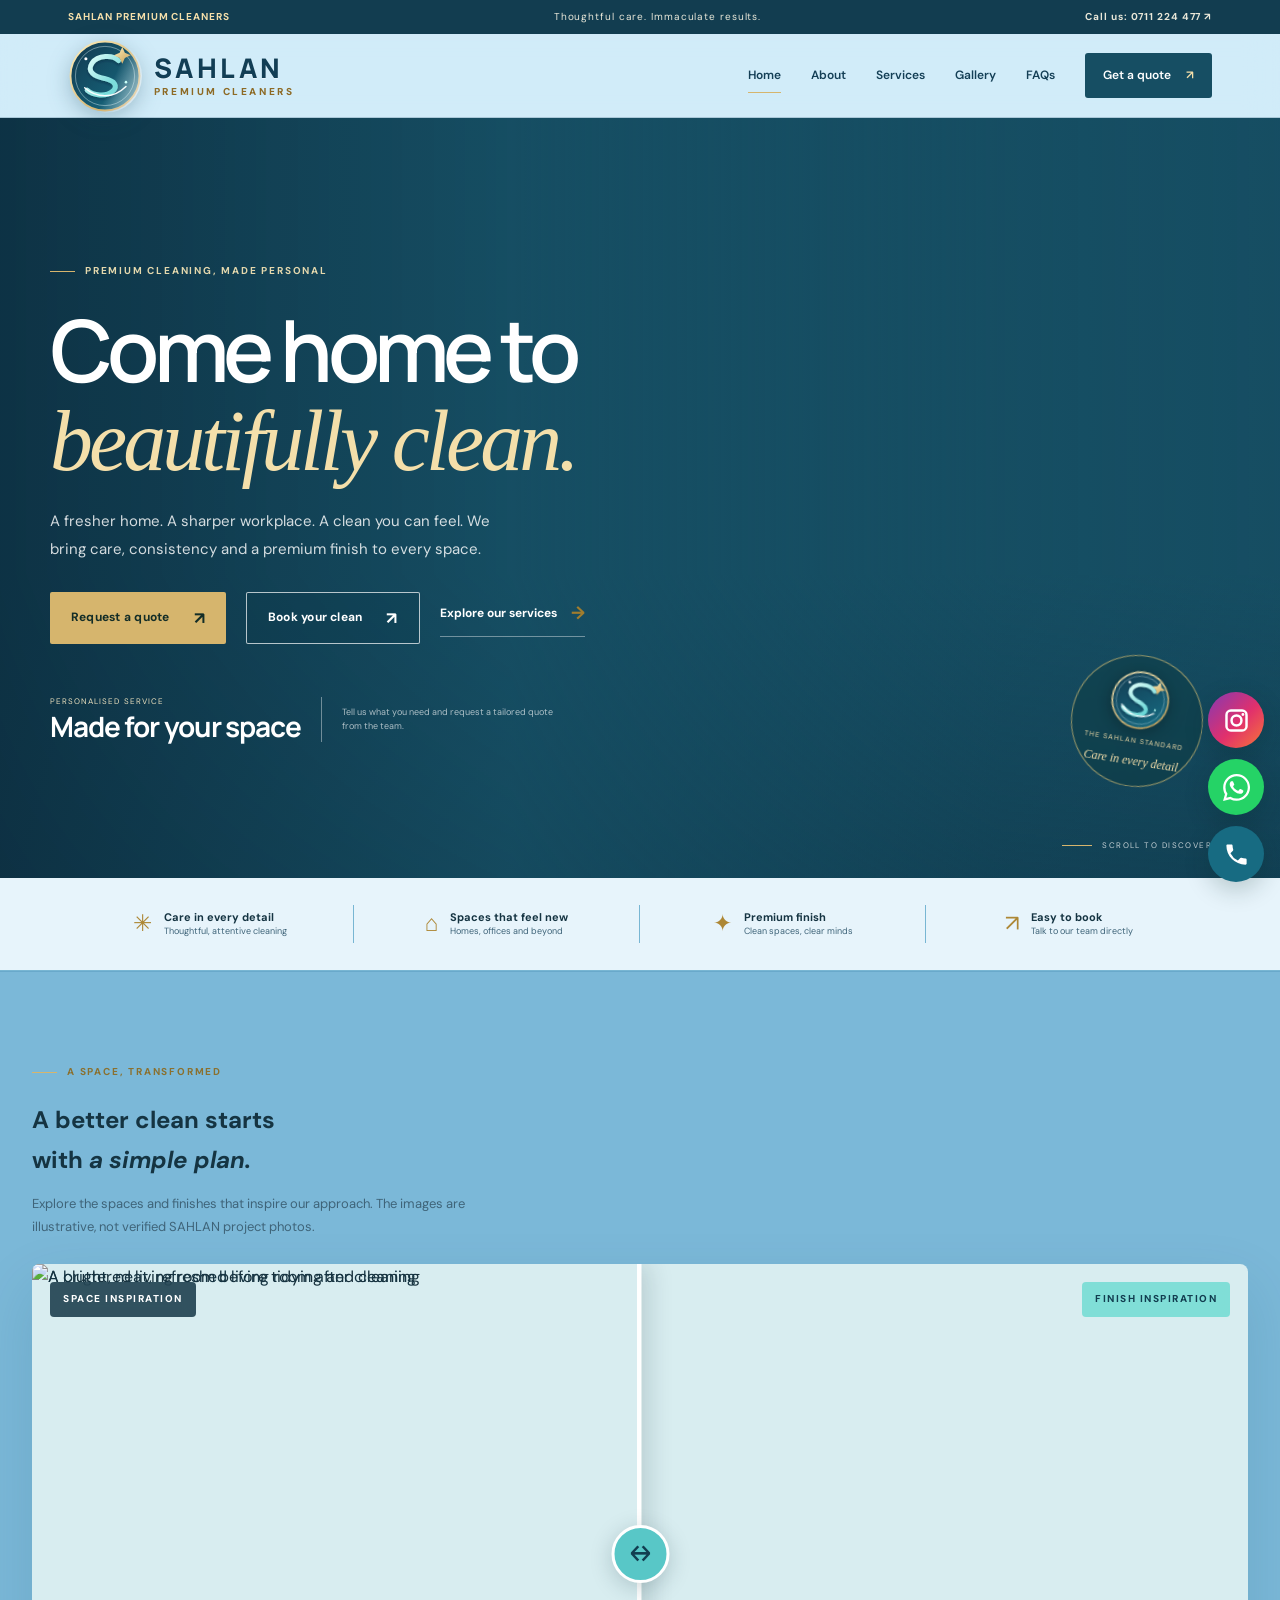
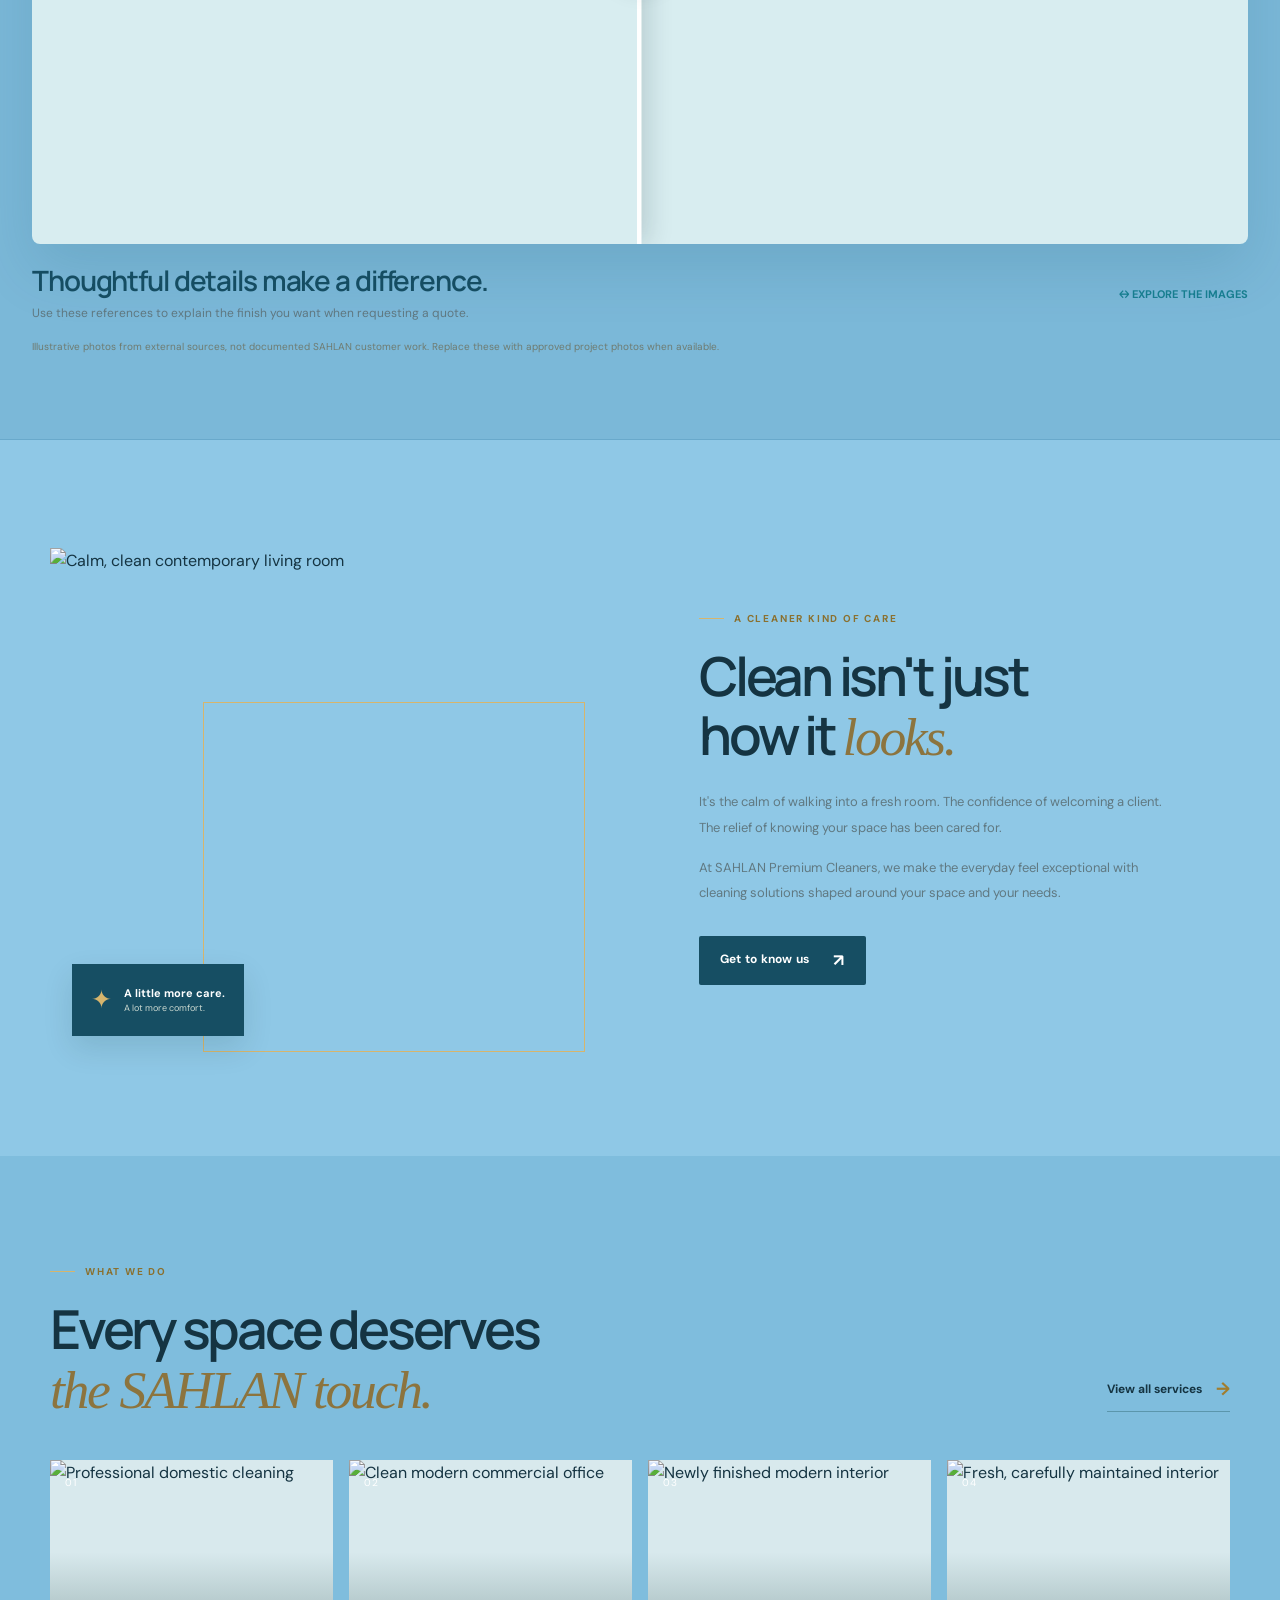
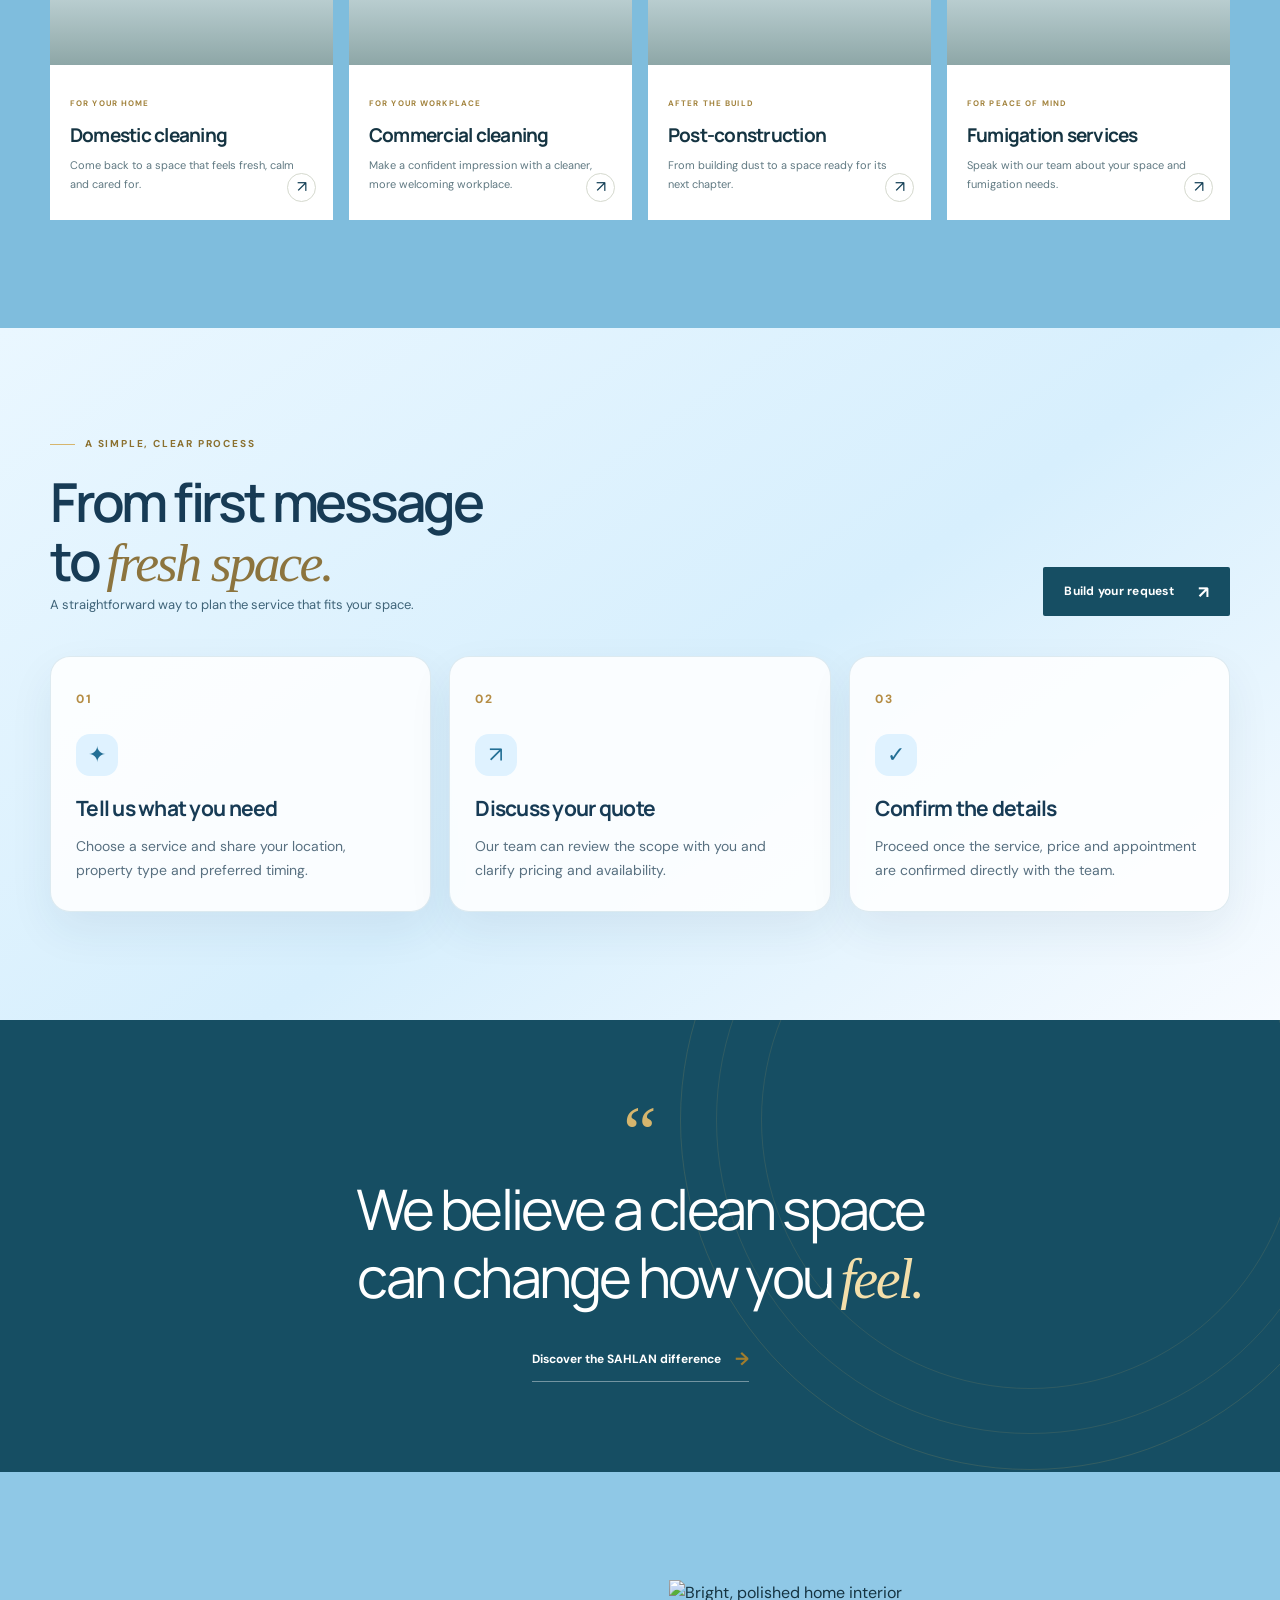
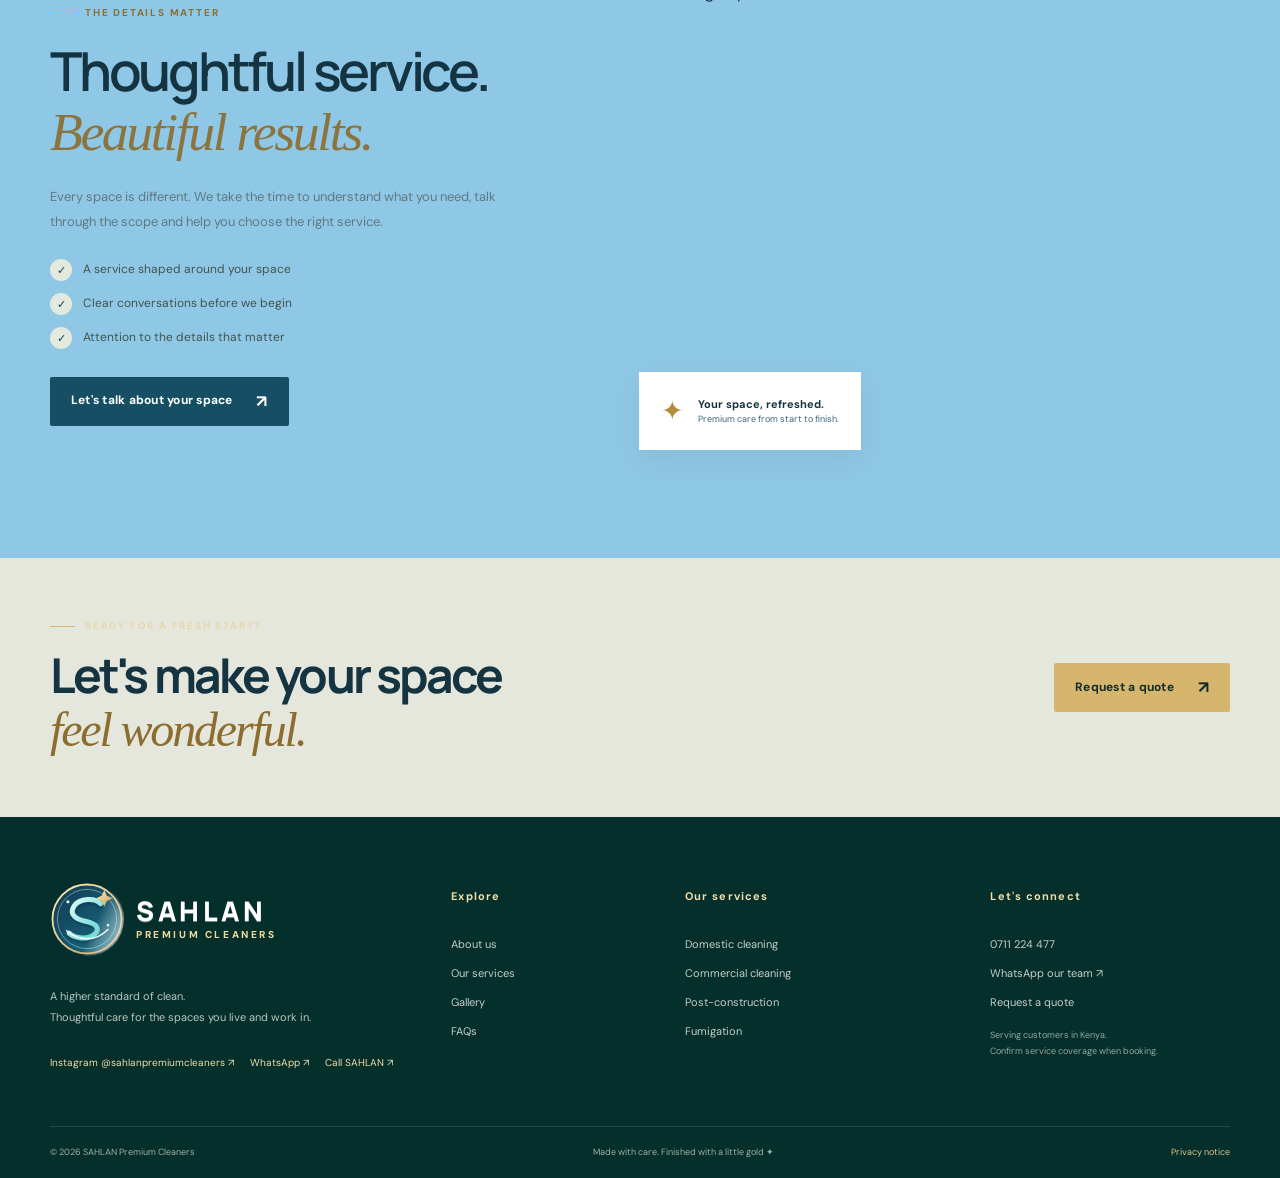
==== index.html @ 1a685081 "Publish SAHLAN website files from uploaded ZIP" ====
<!doctype html><html lang="en"><head><meta charset="utf-8"><meta name="viewport" content="width=device-width,initial-scale=1"><meta name="theme-color" content="#236f95"><meta name="description" content="SAHLAN Premium Cleaners offers domestic cleaning, commercial cleaning, post-construction cleaning and fumigation services. Request a quote today."><title>SAHLAN Premium Cleaners | A Higher Standard of Clean</title><link rel="icon" href="assets/logo.svg" type="image/svg+xml"><link rel="preconnect" href="https://fonts.googleapis.com"><link rel="preconnect" href="https://fonts.gstatic.com" crossorigin><link href="https://fonts.googleapis.com/css2?family=DM+Sans:wght@400;500;600;700&family=Manrope:wght@400;500;600;700;800&display=swap" rel="stylesheet"><link rel="stylesheet" href="assets/styles.css"><meta property="og:type" content="website"><meta property="og:title" content="SAHLAN Premium Cleaners | A Higher Standard of Clean"><meta property="og:description" content="SAHLAN Premium Cleaners offers domestic cleaning, commercial cleaning, post-construction cleaning and fumigation services. Request a quote today."><meta property="og:image" content="https://sahlan-premium-cleaners.vercel.app/assets/brand-reference-advert.png"><meta name="twitter:card" content="summary_large_image"><meta name="twitter:title" content="SAHLAN Premium Cleaners | A Higher Standard of Clean"><meta name="twitter:description" content="SAHLAN Premium Cleaners offers domestic cleaning, commercial cleaning, post-construction cleaning and fumigation services. Request a quote today."><meta name="robots" content="index,follow,max-image-preview:large"><script type="application/ld+json">{"@context":"https://schema.org","@type":"CleaningService","name":"SAHLAN Premium Cleaners","telephone":"+254711224477","areaServed":{"@type":"Country","name":"Kenya"},"description":"Domestic cleaning, commercial cleaning, post-construction cleaning and fumigation. Contact the team to confirm service coverage and request a tailored quote.","sameAs":["https://www.instagram.com/sahlanpremiumcleaners/"],"hasOfferCatalog":{"@type":"OfferCatalog","name":"Cleaning services","itemListElement":[{"@type":"OfferCatalog","name":"Domestic cleaning"},{"@type":"OfferCatalog","name":"Commercial cleaning"},{"@type":"OfferCatalog","name":"Post-construction cleaning"},{"@type":"OfferCatalog","name":"Fumigation services"}]}}</script><link rel="canonical" href="https://sahlan-premium-cleaners.vercel.app/"></head><body><a class="skip-link" href="#main-content">Skip to main content</a><div class="announcement"><span>SAHLAN PREMIUM CLEANERS</span><span>Thoughtful care. Immaculate results.</span><a href="tel:+254711224477">Call us: 0711 224 477 ↗</a></div><header class="site-header"><a class="brand" href="index.html" aria-label="Sahlan Premium Cleaners home"><img src="assets/logo.svg" alt="SAHLAN Premium Cleaners logo" class="brand-mark"><span class="brand-copy"><strong>SAHLAN</strong><small>PREMIUM CLEANERS</small></span></a><button class="menu-toggle" aria-label="Open navigation" aria-expanded="false"><span></span><span></span></button><nav class="main-nav" aria-label="Main navigation"><a class="active" aria-current="page" href="index.html">Home</a><a href="about.html">About</a><a href="services.html">Services</a><a href="gallery.html">Gallery</a><a href="faq.html">FAQs</a><a class="nav-cta" href="contact.html">Get a quote <span>↗</span></a></nav></header><main id="main-content"><section class="hero"><div class="hero-image" role="img" aria-label="Bright, immaculate modern living room"></div><div class="hero-shade"></div><div class="hero-content wrap"><div class="eyebrow light"><span></span> PREMIUM CLEANING, MADE PERSONAL</div><h1>Come home to<br><em>beautifully clean.</em></h1><p class="hero-lede">A fresher home. A sharper workplace. A clean you can feel. We bring care, consistency and a premium finish to every space.</p><div class="hero-actions"><a class="button button-gold" href="contact.html">Request a quote <span>↗</span></a><a class="button button-outline-light" href="contact.html#quote-form">Book your clean <span>↗</span></a><a class="text-link light-link" href="services.html">Explore our services <span>→</span></a></div><div class="hero-foot"><div class="hero-price"><span>PERSONALISED SERVICE</span><strong>Made for your space</strong></div><p>Tell us what you need and request a tailored quote from the team.</p></div></div><div class="hero-stamp"><img src="assets/logo.svg" alt=""><span>THE SAHLAN STANDARD</span><small>Care in every detail</small></div><div class="scroll-note"><span></span> SCROLL TO DISCOVER</div></section><section class="trust-strip"><div><span class="trust-icon">✳</span><p><strong>Care in every detail</strong><small>Thoughtful, attentive cleaning</small></p></div><div><span class="trust-icon">⌂</span><p><strong>Spaces that feel new</strong><small>Homes, offices and beyond</small></p></div><div><span class="trust-icon">✦</span><p><strong>Premium finish</strong><small>Clean spaces, clear minds</small></p></div><div><span class="trust-icon">↗</span><p><strong>Easy to book</strong><small>Talk to our team directly</small></p></div></section><section class="transformation-section"><div class="wrap transformation-wrap"><div class="section-heading transformation-heading"><div><div class="eyebrow"><span></span> A SPACE, TRANSFORMED</div><h2>A better clean starts<br>with <em>a simple plan.</em></h2><p class="section-intro">Explore the spaces and finishes that inspire our approach. The images are illustrative, not verified SAHLAN project photos.</p></div></div><div class="comparison-slider" data-comparison-slider aria-label="Interactive before and after room cleaning comparison"><img class="comparison-before" src="https://caracol.com.co/resizer/v2/E3NI4ZNRAJDQLKFTTHEC6HKAO4.jpg?auth=231f87cf96a7207141a4dd6c60feac75a674ee68cd229bad78875ee4e35d6ef3&height=675&quality=70&smart=true&width=1200" alt="A cluttered living room before tidying and cleaning" loading="lazy"><div class="comparison-after-wrap"><img class="comparison-after" src="https://images.unsplash.com/photo-1600210492486-724fe5c67fb0?auto=format&fit=crop&w=1800&q=90" alt="A bright, neat, refreshed living room after cleaning" loading="lazy"></div><span class="comparison-tag before">SPACE INSPIRATION</span><span class="comparison-tag after">FINISH INSPIRATION</span><div class="comparison-handle" aria-hidden="true"></div><input type="range" min="0" max="100" value="50" aria-label="Drag to compare before and after room"><span class="sr-only">Use the slider to reveal the before and after images.</span></div><div class="slider-caption"><div><h3>Thoughtful details make a difference.</h3><p>Use these references to explain the finish you want when requesting a quote.</p></div><span class="slider-hint">↔ EXPLORE THE IMAGES</span></div><p class="comparison-disclaimer">Illustrative photos from external sources, not documented SAHLAN customer work. Replace these with approved project photos when available.</p></div></section><section class="section intro-section wrap"><div class="intro-visual"><img class="intro-photo" src="https://images.unsplash.com/photo-1600210492486-724fe5c67fb0?auto=format&fit=crop&w=1000&q=85" alt="Calm, clean contemporary living room" loading="lazy"><div class="photo-label"><span class="label-star">✦</span><span><strong>A little more care.</strong><small>A lot more comfort.</small></span></div><div class="gold-orbit"></div></div><div class="intro-copy"><div class="eyebrow"><span></span> A CLEANER KIND OF CARE</div><h2>Clean isn't just<br>how it <em>looks.</em></h2><p>It's the calm of walking into a fresh room. The confidence of welcoming a client. The relief of knowing your space has been cared for.</p><p>At SAHLAN Premium Cleaners, we make the everyday feel exceptional with cleaning solutions shaped around your space and your needs.</p><a class="button button-dark" href="about.html">Get to know us <span>↗</span></a></div></section><section class="services-section"><div class="wrap section"><div class="section-heading"><div><div class="eyebrow"><span></span> WHAT WE DO</div><h2>Every space deserves<br><em>the SAHLAN touch.</em></h2></div><a class="text-link" href="services.html">View all services <span>→</span></a></div><div class="service-grid"><a class="service-card" href="domestic-cleaning.html"><div class="service-photo"><img src="https://images.unsplash.com/photo-1581578731548-c64695cc6952?auto=format&fit=crop&w=850&q=85" alt="Professional domestic cleaning" loading="lazy"><span class="service-number">01</span></div><div class="service-info"><span class="service-kicker">FOR YOUR HOME</span><h3>Domestic cleaning</h3><p>Come back to a space that feels fresh, calm and cared for.</p><span class="round-arrow">↗</span></div></a><a class="service-card" href="commercial-cleaning.html"><div class="service-photo"><img src="https://images.unsplash.com/photo-1497366754035-f200968a6e72?auto=format&fit=crop&w=850&q=85" alt="Clean modern commercial office" loading="lazy"><span class="service-number">02</span></div><div class="service-info"><span class="service-kicker">FOR YOUR WORKPLACE</span><h3>Commercial cleaning</h3><p>Make a confident impression with a cleaner, more welcoming workplace.</p><span class="round-arrow">↗</span></div></a><a class="service-card" href="post-construction.html"><div class="service-photo"><img src="https://images.unsplash.com/photo-1600607687939-ce8a6c25118c?auto=format&fit=crop&w=850&q=85" alt="Newly finished modern interior" loading="lazy"><span class="service-number">03</span></div><div class="service-info"><span class="service-kicker">AFTER THE BUILD</span><h3>Post-construction</h3><p>From building dust to a space ready for its next chapter.</p><span class="round-arrow">↗</span></div></a><a class="service-card" href="fumigation.html"><div class="service-photo"><img src="https://images.unsplash.com/photo-1584622650111-993a426fbf0a?auto=format&fit=crop&w=850&q=85" alt="Fresh, carefully maintained interior" loading="lazy"><span class="service-number">04</span></div><div class="service-info"><span class="service-kicker">FOR PEACE OF MIND</span><h3>Fumigation services</h3><p>Speak with our team about your space and fumigation needs.</p><span class="round-arrow">↗</span></div></a></div></div></section><section class="how-it-works-section"><div class="wrap section"><div class="eyebrow"><span></span> A SIMPLE, CLEAR PROCESS</div><div class="section-heading"><div><h2>From first message<br>to <em>fresh space.</em></h2><p class="section-intro">A straightforward way to plan the service that fits your space.</p></div><a class="button button-dark" href="contact.html">Build your request <span>↗</span></a></div><div class="process-grid"><article class="process-card"><span class="process-number">01</span><div class="process-icon">✦</div><h3>Tell us what you need</h3><p>Choose a service and share your location, property type and preferred timing.</p></article><article class="process-card"><span class="process-number">02</span><div class="process-icon">↗</div><h3>Discuss your quote</h3><p>Our team can review the scope with you and clarify pricing and availability.</p></article><article class="process-card"><span class="process-number">03</span><div class="process-icon">✓</div><h3>Confirm the details</h3><p>Proceed once the service, price and appointment are confirmed directly with the team.</p></article></div></div></section><section class="statement"><div class="statement-pattern"></div><div class="wrap statement-inner"><span class="statement-mark">“</span><p>We believe a clean space<br>can change how you <em>feel.</em></p><a class="text-link light-link" href="about.html">Discover the SAHLAN difference <span>→</span></a></div></section><section class="section wrap feature-section"><div class="feature-copy"><div class="eyebrow"><span></span> THE DETAILS MATTER</div><h2>Thoughtful service.<br><em>Beautiful results.</em></h2><p>Every space is different. We take the time to understand what you need, talk through the scope and help you choose the right service.</p><ul class="check-list"><li><span>✓</span> A service shaped around your space</li><li><span>✓</span> Clear conversations before we begin</li><li><span>✓</span> Attention to the details that matter</li></ul><a class="button button-dark" href="contact.html">Let's talk about your space <span>↗</span></a></div><div class="feature-visual"><img src="https://images.unsplash.com/photo-1600566753086-00f18fb6b3ea?auto=format&fit=crop&w=1100&q=85" alt="Bright, polished home interior" loading="lazy"><div class="feature-note"><span>✦</span><p><strong>Your space, refreshed.</strong><small>Premium care from start to finish.</small></p></div></div></section><section class="cta-band"><div class="wrap cta-inner"><div><div class="eyebrow light"><span></span> READY FOR A FRESH START?</div><h2>Let's make your space<br><em>feel wonderful.</em></h2></div><a class="button button-gold" href="contact.html">Request a quote <span>↗</span></a></div></section></main><footer class="site-footer"><div class="wrap footer-main"><div class="footer-brand"><a class="brand brand-light" href="index.html"><img src="assets/logo.svg" alt="SAHLAN Premium Cleaners logo" class="brand-mark"><span class="brand-copy"><strong>SAHLAN</strong><small>PREMIUM CLEANERS</small></span></a><p>A higher standard of clean.<br>Thoughtful care for the spaces you live and work in.</p><div class="social-links" aria-label="SAHLAN contact and social links"><a class="footer-social" href="https://www.instagram.com/sahlanpremiumcleaners/" target="_blank" rel="noopener">Instagram @sahlanpremiumcleaners ↗</a><a class="footer-social" href="https://wa.me/254711224477" target="_blank" rel="noopener">WhatsApp ↗</a><a class="footer-social" href="tel:+254711224477">Call SAHLAN ↗</a></div></div><div><h3>Explore</h3><a href="about.html">About us</a><a href="services.html">Our services</a><a href="gallery.html">Gallery</a><a href="faq.html">FAQs</a></div><div><h3>Our services</h3><a href="domestic-cleaning.html">Domestic cleaning</a><a href="commercial-cleaning.html">Commercial cleaning</a><a href="post-construction.html">Post-construction</a><a href="fumigation.html">Fumigation</a></div><div><h3>Let's connect</h3><a href="tel:+254711224477">0711 224 477</a><a href="https://wa.me/254711224477" target="_blank" rel="noopener">WhatsApp our team ↗</a><a href="contact.html">Request a quote</a><p class="footer-small">Serving customers in Kenya.<br>Confirm service coverage when booking.</p></div></div><div class="wrap footer-bottom"><span>© <span id="year"></span> SAHLAN Premium Cleaners</span><span>Made with care. Finished with a little gold ✦</span><a href="privacy.html">Privacy notice</a></div></footer><div class="floating-contact-dock" aria-label="Quick contact options">
<a class="floating-contact floating-instagram" href="https://www.instagram.com/sahlanpremiumcleaners/" target="_blank" rel="noopener noreferrer" aria-label="Follow SAHLAN Premium Cleaners on Instagram"><svg viewBox="0 0 24 24" aria-hidden="true"><path d="M7 2h10a5 5 0 0 1 5 5v10a5 5 0 0 1-5 5H7a5 5 0 0 1-5-5V7a5 5 0 0 1 5-5zm0 2.2A2.8 2.8 0 0 0 4.2 7v10A2.8 2.8 0 0 0 7 19.8h10a2.8 2.8 0 0 0 2.8-2.8V7A2.8 2.8 0 0 0 17 4.2H7zm5 2.3a5.5 5.5 0 1 1 0 11 5.5 5.5 0 0 1 0-11zm0 2.2a3.3 3.3 0 1 0 0 6.6 3.3 3.3 0 0 0 0-6.6zm5.7-3.3a1.3 1.3 0 1 1 0 2.6 1.3 1.3 0 0 1 0-2.6z"/></svg><span class="float-label">Instagram</span></a>
<a class="floating-contact floating-whatsapp" href="https://wa.me/254711224477?text=Hello%20SAHLAN%20Premium%20Cleaners%2C%20I%27d%20like%20to%20ask%20about%20your%20services." target="_blank" rel="noopener noreferrer" aria-label="Chat with SAHLAN on WhatsApp"><svg viewBox="0 0 24 24" aria-hidden="true"><path d="M20.52 3.48A11.84 11.84 0 0 0 12.08 0C5.5 0 .15 5.34.15 11.92c0 2.1.55 4.16 1.6 5.98L.05 24l6.27-1.64a11.9 11.9 0 0 0 5.75 1.47h.01c6.58 0 11.93-5.35 11.93-11.93 0-3.19-1.24-6.19-3.49-8.42zM12.08 21.8h-.01a9.87 9.87 0 0 1-5.03-1.38l-.36-.21-3.72.98.99-3.63-.23-.37a9.84 9.84 0 0 1-1.51-5.27c0-5.46 4.44-9.9 9.89-9.9a9.82 9.82 0 0 1 7 2.9 9.82 9.82 0 0 1 2.9 7c0 5.45-4.44 9.88-9.92 9.88zm5.43-7.4c-.3-.15-1.76-.87-2.03-.97-.27-.1-.47-.15-.67.15-.2.3-.77.97-.94 1.17-.17.2-.35.22-.65.07-.3-.15-1.27-.47-2.42-1.5-.9-.8-1.51-1.79-1.69-2.09-.17-.3-.02-.46.13-.61.13-.13.3-.35.45-.52.15-.18.2-.3.3-.5.1-.2.05-.38-.03-.53-.08-.15-.67-1.61-.92-2.2-.24-.58-.49-.5-.67-.51h-.57c-.2 0-.52.08-.79.38-.27.3-1.04 1.02-1.04 2.48s1.07 2.87 1.22 3.07c.15.2 2.1 3.2 5.09 4.49.71.31 1.26.5 1.69.64.71.23 1.36.2 1.87.12.57-.08 1.76-.72 2.01-1.42.25-.7.25-1.3.17-1.42-.07-.13-.27-.2-.57-.35z"/></svg><span class="float-label">WhatsApp us</span></a>
<a class="floating-contact floating-call" href="tel:+254711224477" aria-label="Call SAHLAN Premium Cleaners"><svg viewBox="0 0 24 24" aria-hidden="true"><path d="M6.62 10.79a15.05 15.05 0 0 0 6.59 6.59l2.2-2.2a1 1 0 0 1 1.02-.24c1.12.37 2.33.57 3.57.57.55 0 1 .45 1 1V20c0 .55-.45 1-1 1C10.61 21 3 13.39 3 4c0-.55.45-1 1-1h3.5c.55 0 1 .45 1 1 0 1.24.2 2.45.57 3.57a1 1 0 0 1-.25 1.02l-2.2 2.2z"/></svg><span class="float-label">Call 0711 224 477</span></a>
</div><script src="assets/main.js"></script></body></html>
---- assets/styles.css ----
:root{--green:#123f56;--green2:#176b82;--green3:#258da3;--gold:#d6b56d;--gold2:#f4dfaa;--ivory:#eaf4f7;--ink:#153442;--muted:#526f7b;--line:#c8dfe5;--white:#fff;--serif:Georgia,'Times New Roman',serif;--sans:'DM Sans',sans-serif;--display:'Manrope',sans-serif}*{box-sizing:border-box}html{scroll-behavior:smooth;scroll-padding-top:90px}body{margin:0;background:var(--ivory);color:var(--ink);font-family:var(--sans);line-height:1.65;-webkit-font-smoothing:antialiased}img{display:block;max-width:100%}a{color:inherit;text-decoration:none}button,input,select,textarea{font:inherit}.wrap{width:min(1180px,calc(100% - 48px));margin-inline:auto}.announcement{min-height:34px;padding:7px 5.3%;display:flex;align-items:center;justify-content:space-between;gap:20px;background:#123d50;color:#e9e8d9;font-size:10px;letter-spacing:.09em}.announcement span:first-child{color:var(--gold2);font-weight:700}.announcement a{font-weight:700}.site-header{height:84px;padding:0 5.3%;display:flex;align-items:center;justify-content:space-between;background:rgba(248,247,241,.96);position:sticky;top:0;z-index:50;border-bottom:1px solid rgba(7,61,56,.08);backdrop-filter:blur(16px)}.brand{display:inline-flex;align-items:center;gap:11px;flex-shrink:0}.brand-mark{width:48px;height:48px;animation:logo-arrive 1.25s cubic-bezier(.2,.8,.2,1) both;transform-origin:center}.brand-copy{display:flex;flex-direction:column;line-height:1}.brand-copy strong{font-family:var(--display);font-size:24px;letter-spacing:.14em;color:var(--green);font-weight:800}.brand-copy small{font-size:9px;letter-spacing:.24em;color:#9a762d;font-weight:700;margin-top:6px}.main-nav{display:flex;align-items:center;gap:30px;font-size:12px;font-weight:600}.main-nav>a:not(.nav-cta){position:relative;padding:10px 0}.main-nav>a:not(.nav-cta):after{content:"";position:absolute;bottom:2px;left:0;width:0;height:1px;background:var(--gold);transition:width .25s}.main-nav>a:hover:after,.main-nav>a.active:after{width:100%}.nav-cta{padding:13px 18px;background:var(--green);color:white;border-radius:3px;transition:background .25s,transform .25s}.nav-cta span{color:var(--gold2);margin-left:12px}.nav-cta:hover,.button-dark:hover{background:var(--green3);transform:translateY(-2px)}.menu-toggle{display:none;background:none;border:0;padding:10px}.hero{position:relative;min-height:650px;height:min(760px,78vw);max-height:850px;display:flex;align-items:center;overflow:hidden;background:var(--green);color:white}.hero-image,.hero-shade{position:absolute;inset:0}.hero-image{background-image:url('https://images.unsplash.com/photo-1600210492486-724fe5c67fb0?auto=format&fit=crop&w=2200&q=90');background-size:cover;background-position:center 55%;animation:hero-reveal 1.4s ease both}.hero-shade{background:linear-gradient(90deg,rgba(3,37,33,.94) 0%,rgba(4,49,43,.82) 39%,rgba(4,44,39,.25) 75%,rgba(4,44,39,.1) 100%),linear-gradient(0deg,rgba(3,36,32,.55),transparent 35%)}.hero-content{position:relative;z-index:2;padding-top:10px;animation:rise-in .9s .1s both}.eyebrow{display:flex;align-items:center;gap:10px;color:#8a702f;font-size:10px;letter-spacing:.18em;font-weight:700}.eyebrow>span{display:inline-block;width:25px;height:1px;background:var(--gold)}.eyebrow.light{color:#e4d8ad}.hero h1,.page-hero h1{font-family:var(--display);font-size:clamp(48px,6.7vw,88px);line-height:1.03;letter-spacing:-.065em;font-weight:600;margin:26px 0 22px;max-width:740px}.hero h1 em,.section h2 em,.statement p em,.cta-band h2 em,.page-hero h1 em{font-family:var(--serif);font-weight:400;color:var(--gold2);letter-spacing:-.045em}.hero-lede{max-width:475px;color:rgba(255,255,255,.82);font-size:15px;line-height:1.85;margin:0 0 28px}.hero-actions{display:flex;align-items:center;gap:28px}.button{display:inline-flex;align-items:center;justify-content:center;gap:24px;min-height:49px;padding:0 21px;font-size:12px;font-weight:700;letter-spacing:.02em;border:0;border-radius:2px;transition:transform .25s,background .25s}.button span{font-size:17px}.button-gold{background:var(--gold);color:#132d27}.button-gold:hover{background:var(--gold2);transform:translateY(-2px)}.button-dark{background:var(--green);color:white}.text-link{display:inline-flex;align-items:center;gap:14px;font-size:12px;font-weight:700;border-bottom:1px solid rgba(7,61,56,.3);padding:0 0 7px;transition:gap .25s,color .25s}.text-link:hover{gap:20px;color:var(--green3)}.text-link span{font-size:18px;color:#a17d2d}.light-link{color:white;border-color:rgba(255,255,255,.4)}.light-link:hover{color:var(--gold2)}.hero-foot{display:flex;align-items:center;gap:20px;margin-top:52px}.hero-price{border-right:1px solid rgba(255,255,255,.4);padding-right:20px;display:flex;flex-direction:column;line-height:1.1}.hero-price>span{font-size:8px;letter-spacing:.13em;color:#e9dfbd}.hero-price strong{font-family:var(--display);font-size:28px;margin-top:6px;letter-spacing:-.04em}.hero-price strong span{color:var(--gold2)}.hero-foot>p{max-width:220px;font-size:9px;line-height:1.6;color:rgba(255,255,255,.65)}.hero-stamp{position:absolute;z-index:2;right:6%;bottom:12%;width:132px;height:132px;border:1px solid rgba(232,202,121,.6);border-radius:50%;display:flex;align-items:center;justify-content:center;flex-direction:column;gap:5px;transform:rotate(9deg);color:var(--gold2);background:rgba(4,49,43,.28);backdrop-filter:blur(5px)}.hero-stamp img{width:48px;height:48px}.hero-stamp span{font-size:7px;letter-spacing:.15em}.hero-stamp small{font-family:var(--serif);font-style:italic;font-size:12px}.scroll-note{position:absolute;bottom:26px;right:5.3%;z-index:2;font-size:8px;letter-spacing:.18em;color:rgba(255,255,255,.75);display:flex;align-items:center;gap:10px}.scroll-note span{width:30px;height:1px;background:var(--gold)}.trust-strip{display:grid;grid-template-columns:repeat(4,1fr);padding:27px 5.3%;background:#fff;border-bottom:1px solid var(--line)}.trust-strip>div{display:flex;align-items:center;justify-content:center;gap:12px;border-right:1px solid var(--line)}.trust-strip>div:last-child{border:0}.trust-icon{font-size:23px;color:#ad8735}.trust-strip p{display:flex;flex-direction:column;margin:0;line-height:1.5}.trust-strip strong{font-size:11px}.trust-strip small{font-size:9px;color:var(--muted)}.section{padding-top:108px;padding-bottom:108px}.intro-section{display:grid;grid-template-columns:1fr 1fr;align-items:center;gap:10%;}.intro-visual{position:relative;padding:0 30px 30px 0}.intro-photo{width:100%;height:470px;object-fit:cover;position:relative;z-index:1}.gold-orbit{position:absolute;z-index:0;right:0;bottom:0;width:72%;height:70%;border:1px solid var(--gold);transform:translate(4px,4px)}.photo-label{position:absolute;z-index:2;bottom:12px;left:22px;background:var(--green);color:white;padding:15px 19px;display:flex;align-items:center;gap:12px;box-shadow:0 12px 30px #092c251f}.label-star{font-size:25px;color:var(--gold)}.photo-label span:last-child{display:flex;flex-direction:column;line-height:1.45}.photo-label strong{font-size:11px}.photo-label small{font-size:9px;color:#cbd9d0}.intro-copy h2,.section h2,.feature-copy h2{font-family:var(--display);font-size:clamp(35px,4.2vw,54px);letter-spacing:-.06em;line-height:1.1;font-weight:600;margin:19px 0 22px}.intro-copy h2 em,.section h2 em,.feature-copy h2 em{color:#8c743e}.intro-copy p,.feature-copy p{font-size:13px;color:#607982;line-height:1.95;max-width:470px;margin:0 0 15px}.intro-copy .button{margin-top:15px}.services-section{background:#dcecf1}.section-heading{display:flex;justify-content:space-between;align-items:end;margin-bottom:40px}.section-heading h2{margin-bottom:0}.section-heading>.text-link{margin-bottom:8px}.service-grid{display:grid;grid-template-columns:repeat(4,1fr);gap:16px}.service-card{background:white;position:relative;display:flex;flex-direction:column;transition:transform .3s,box-shadow .3s;min-width:0}.service-card:hover{transform:translateY(-6px);box-shadow:0 22px 45px #143d2914}.service-photo{height:205px;position:relative;overflow:hidden;background:#d8e9ed}.service-photo:after{content:"";position:absolute;inset:0;background:linear-gradient(0deg,rgba(3,43,36,.35),transparent 55%)}.service-photo img{width:100%;height:100%;object-fit:cover;transition:transform .65s}.service-card:hover .service-photo img{transform:scale(1.06)}.service-number{position:absolute;z-index:1;left:15px;top:15px;color:white;font-size:10px;letter-spacing:.1em}.service-info{position:relative;padding:23px 20px 25px;flex:1}.service-kicker{font-size:8px;letter-spacing:.14em;color:#a2833d;font-weight:700}.service-info h3{font-family:var(--display);font-size:19px;line-height:1.3;letter-spacing:-.04em;margin:8px 0}.service-info p{font-size:11px;color:#607982;line-height:1.8;margin:0;max-width:240px}.round-arrow{position:absolute;right:17px;bottom:18px;width:29px;height:29px;border:1px solid #d5d9ce;border-radius:50%;display:grid;place-items:center;color:var(--green);transition:all .25s}.service-card:hover .round-arrow{background:var(--green);color:white;border-color:var(--green)}.statement{position:relative;overflow:hidden;background:var(--green);color:white;padding:86px 0 90px}.statement-pattern{position:absolute;right:-100px;top:-250px;width:700px;height:700px;border:1px solid rgba(218,180,91,.15);border-radius:50%}.statement-pattern:before,.statement-pattern:after{content:"";position:absolute;inset:35px;border:1px solid rgba(218,180,91,.13);border-radius:50%}.statement-pattern:after{inset:80px}.statement-inner{position:relative;z-index:1;text-align:center}.statement-mark{font-family:var(--serif);font-size:75px;line-height:.7;color:var(--gold)}.statement p{font-family:var(--display);font-size:clamp(31px,4.6vw,56px);letter-spacing:-.05em;line-height:1.2;margin:10px 0 25px}.statement p em{color:var(--gold2)}.statement .text-link{margin-top:7px}.feature-section{display:grid;grid-template-columns:.9fr 1.1fr;gap:9%;align-items:center}.feature-copy h2{margin-bottom:22px}.check-list{list-style:none;padding:0;margin:24px 0 28px;display:grid;gap:12px}.check-list li{font-size:12px;color:#44534c;display:flex;align-items:center;gap:11px}.check-list li span{width:22px;height:22px;border-radius:50%;background:#e3e9dc;color:var(--green);display:grid;place-items:center;font-size:11px}.feature-visual{position:relative;padding:0 0 30px 30px}.feature-visual>img{width:100%;height:440px;object-fit:cover}.feature-note{position:absolute;left:0;bottom:0;background:white;padding:17px 22px;display:flex;align-items:center;gap:14px;box-shadow:0 10px 30px #18382b14}.feature-note>span{font-size:27px;color:#b48d3c}.feature-note p{display:flex;flex-direction:column;line-height:1.5;margin:0}.feature-note strong{font-size:11px}.feature-note small{font-size:9px;color:var(--muted)}.cta-band{background:#e5e7dc;padding:60px 0}.cta-inner{display:flex;justify-content:space-between;align-items:center;gap:30px}.cta-band h2{font-family:var(--display);font-size:clamp(32px,4vw,48px);letter-spacing:-.06em;line-height:1.1;margin:14px 0 0}.cta-band h2 em{color:#8b6d2f}.site-footer{background:#052f2b;color:#e9eee7;padding-top:65px}.footer-main{display:grid;grid-template-columns:1.5fr .8fr 1.1fr 1fr;gap:42px;padding-bottom:48px}.brand-light .brand-copy strong{color:white}.brand-light .brand-copy small{color:var(--gold2)}.footer-brand>p{font-size:11px;color:#b8c8bf;line-height:1.9;margin:22px 0}.footer-social{font-size:10px;color:var(--gold2)}.footer-main h3{font-size:11px;color:var(--gold2);letter-spacing:.1em;margin:5px 0 19px}.footer-main>div:not(:first-child){display:flex;flex-direction:column;align-items:flex-start;gap:11px}.footer-main>div>a:not(.brand){font-size:11px;color:#c2d0c8;transition:color .2s}.footer-main>div>a:hover{color:var(--gold2)}.footer-small{font-size:9px;color:#94aaa0;line-height:1.8;margin-top:5px}.footer-bottom{display:flex;align-items:center;justify-content:space-between;gap:15px;padding:18px 0;border-top:1px solid rgba(255,255,255,.12);font-size:9px;color:#9db2a7}.footer-bottom a{color:#d8c48c}.floating-contact-dock{position:fixed;z-index:80;right:20px;bottom:20px;display:flex;flex-direction:column;align-items:flex-end;gap:11px}.floating-contact{width:56px;min-height:56px;border-radius:999px;display:flex;align-items:center;justify-content:center;gap:10px;padding:0 16px;color:#fff;box-shadow:0 8px 24px #082b2338;transition:width .22s,transform .22s,box-shadow .22s;overflow:hidden}.floating-contact svg{width:27px;height:27px;flex:0 0 27px;fill:currentColor}.floating-contact .float-label{display:none;font-size:12px;font-weight:700;white-space:nowrap}.floating-contact:hover,.floating-contact:focus-visible{width:178px;justify-content:flex-start;transform:translateY(-2px);box-shadow:0 12px 28px #082b2345}.floating-contact:hover .float-label,.floating-contact:focus-visible .float-label{display:inline}.floating-whatsapp{background:#25d366}.floating-instagram{background:linear-gradient(135deg,#833ab4 0%,#e1306c 55%,#f77737 100%)}.floating-call{background:#176b82}.floating-contact:focus-visible{outline:3px solid #d6b56d;outline-offset:3px}.page-hero{position:relative;overflow:hidden;background:var(--green);color:white;padding:100px 0 95px}.page-hero:before{content:"";position:absolute;width:520px;height:520px;border:1px solid rgba(226,193,110,.2);border-radius:50%;right:-70px;top:-220px;box-shadow:0 0 0 35px rgba(226,193,110,.025),0 0 0 80px rgba(226,193,110,.025)}.page-hero .wrap{position:relative}.page-hero h1{font-size:clamp(43px,6vw,70px);margin:20px 0 17px}.page-hero h1 em{color:var(--gold2)}.page-hero p{max-width:590px;color:#c8d8cf;font-size:14px;line-height:1.9}.breadcrumb{font-size:10px;color:#b8c9c0;letter-spacing:.04em}.breadcrumb a{color:var(--gold2)}.content-section{padding:85px 0}.content-grid{display:grid;grid-template-columns:1fr 1fr;gap:8%;align-items:center}.content-grid img{width:100%;height:430px;object-fit:cover}.content-copy h2{font-family:var(--display);font-size:clamp(32px,4vw,48px);line-height:1.12;letter-spacing:-.05em;margin:15px 0}.content-copy h2 em{font-family:var(--serif);font-weight:400;color:#8c743e}.content-copy p{font-size:13px;line-height:1.95;color:#607982}.service-detail-list{display:grid;grid-template-columns:repeat(2,1fr);gap:18px;margin-top:30px}.detail-tile{background:white;border:1px solid var(--line);padding:24px}.detail-tile h3{font-family:var(--display);font-size:18px;margin:0 0 8px}.detail-tile p{font-size:12px;color:var(--muted);margin:0 0 15px}.gallery-grid{display:grid;grid-template-columns:repeat(3,1fr);gap:15px}.gallery-grid figure{margin:0;overflow:hidden;background:white}.gallery-grid img{height:280px;width:100%;object-fit:cover;transition:transform .5s}.gallery-grid figure:hover img{transform:scale(1.04)}.gallery-grid figcaption{padding:14px;font-size:11px;color:var(--green);font-weight:700}.faq-list{max-width:850px;margin:0 auto}.faq-list details{border-bottom:1px solid var(--line);padding:20px 0}.faq-list summary{cursor:pointer;list-style:none;font-weight:700;font-size:14px;display:flex;justify-content:space-between;gap:20px}.faq-list summary::-webkit-details-marker{display:none}.faq-list summary:after{content:"+";font-size:22px;color:#a07d34;font-weight:400}.faq-list details[open] summary:after{content:"−"}.faq-list details p{color:var(--muted);font-size:13px;line-height:1.9;max-width:700px}.contact-grid{display:grid;grid-template-columns:.8fr 1.2fr;gap:7%;align-items:start}.contact-panel{background:var(--green);color:white;padding:32px}.contact-panel h2{font-family:var(--display);font-size:28px;line-height:1.2}.contact-panel p{font-size:12px;color:#c6d5cd;line-height:1.8}.contact-item{border-top:1px solid #ffffff26;padding:17px 0}.contact-item small{display:block;color:var(--gold2);font-size:9px;letter-spacing:.1em;margin-bottom:4px}.contact-item a,.contact-item strong{font-size:13px}.quote-form{display:grid;grid-template-columns:1fr 1fr;gap:17px}.form-field{display:flex;flex-direction:column;gap:7px}.form-field.full{grid-column:1/-1}.form-field label{font-size:11px;font-weight:700}.form-field input,.form-field select,.form-field textarea{width:100%;border:1px solid #d6ddd4;background:white;padding:13px 14px;border-radius:2px;color:var(--ink);font-size:12px;outline:none}.form-field input:focus,.form-field select:focus,.form-field textarea:focus{border-color:var(--green);box-shadow:0 0 0 3px #187f9115}.form-field textarea{min-height:125px;resize:vertical}.form-note{font-size:10px;color:var(--muted);grid-column:1/-1}.form-status{grid-column:1/-1;font-size:12px;padding:12px;background:#e7eee4;color:var(--green);display:none}.form-status.show{display:block}.privacy-copy{max-width:800px;margin:auto}.privacy-copy h2{font-family:var(--display);font-size:24px}.privacy-copy p,.privacy-copy li{font-size:13px;color:#596a61;line-height:1.9}.site-header.scrolled{box-shadow:0 8px 25px #153c2910}.reveal{opacity:0;transform:translateY(20px);transition:opacity .7s ease,transform .7s ease}.reveal.visible{opacity:1;transform:none}.no-js .reveal{opacity:1;transform:none}@keyframes logo-arrive{0%{opacity:0;transform:rotate(-45deg) scale(.65)}70%{opacity:1;transform:rotate(8deg) scale(1.06)}100%{opacity:1;transform:rotate(0) scale(1)}}@keyframes hero-reveal{from{transform:scale(1.06);opacity:.6}to{transform:scale(1);opacity:1}}@keyframes rise-in{from{opacity:0;transform:translateY(20px)}to{opacity:1;transform:translateY(0)}}@media(prefers-reduced-motion:reduce){*,*:before,*:after{scroll-behavior:auto!important;animation-duration:.01ms!important;animation-iteration-count:1!important;transition-duration:.01ms!important}.reveal{opacity:1;transform:none}}@media(max-width:1000px){.main-nav{gap:17px}.site-header{padding-inline:4%}.brand-copy strong{font-size:21px}.service-grid{grid-template-columns:repeat(2,1fr)}.service-photo{height:240px}.hero-stamp{right:4%;width:105px;height:105px}.hero-stamp img{width:38px;height:38px}.footer-main{gap:24px}.trust-strip{padding-inline:3%}}@media(max-width:760px){.wrap{width:min(100% - 36px,560px)}.announcement{padding-inline:18px;font-size:8px;gap:8px}.announcement span:nth-child(2){display:none}.site-header{height:72px;padding:0 18px}.brand-mark{width:42px;height:42px}.brand-copy strong{font-size:20px}.brand-copy small{font-size:8px}.menu-toggle{display:flex;flex-direction:column;gap:6px}.menu-toggle span{width:25px;height:2px;background:var(--green);transition:transform .2s}.menu-toggle[aria-expanded=true] span:first-child{transform:translateY(4px) rotate(45deg)}.menu-toggle[aria-expanded=true] span:last-child{transform:translateY(-4px) rotate(-45deg)}.main-nav{display:none;position:absolute;top:71px;left:0;right:0;background:var(--ivory);padding:18px 22px 24px;flex-direction:column;align-items:stretch;gap:5px;border-bottom:1px solid var(--line);box-shadow:0 18px 30px #0d35221a}.main-nav.open{display:flex}.main-nav>a:not(.nav-cta){padding:12px 0}.nav-cta{text-align:center;margin-top:8px}.hero{min-height:690px;height:calc(100svh - 105px);max-height:790px;align-items:flex-start}.hero-image{background-position:60% center}.hero-shade{background:linear-gradient(90deg,rgba(3,37,33,.91),rgba(4,49,43,.56)),linear-gradient(0deg,rgba(3,36,32,.7),transparent 55%)}.hero-content{padding-top:76px}.hero h1{font-size:clamp(47px,12vw,68px);margin:22px 0 17px}.hero-lede{font-size:13px;max-width:410px}.hero-actions{gap:18px;flex-wrap:wrap}.button{min-height:47px;padding-inline:16px;gap:15px}.hero-foot{margin-top:44px;gap:13px}.hero-price{padding-right:13px}.hero-price strong{font-size:24px}.hero-foot>p{font-size:8px;max-width:170px}.hero-stamp{display:none}.scroll-note{right:18px;bottom:17px}.trust-strip{grid-template-columns:1fr 1fr;padding:20px 18px;gap:17px}.trust-strip>div{justify-content:flex-start;border-right:0}.trust-strip strong{font-size:10px}.trust-strip small{font-size:8px}.section{padding-top:72px;padding-bottom:72px}.intro-section,.feature-section,.content-grid,.contact-grid{grid-template-columns:1fr;gap:38px}.intro-visual{padding-right:18px}.intro-photo{height:360px}.intro-copy h2,.section h2,.feature-copy h2{font-size:40px}.section-heading{align-items:flex-start;flex-direction:column;gap:22px;margin-bottom:28px}.section-heading h2{font-size:38px}.service-grid{gap:12px}.service-photo{height:180px}.service-info{padding:18px 14px 23px}.service-info h3{font-size:17px}.service-info p{font-size:10px}.service-kicker{font-size:7px}.round-arrow{right:10px;bottom:10px;width:25px;height:25px}.statement{padding:65px 0}.statement p{font-size:38px}.feature-visual{padding-left:18px}.feature-visual>img{height:330px}.cta-inner{align-items:flex-start;flex-direction:column}.cta-band{padding:45px 0}.footer-main{grid-template-columns:1fr 1fr;gap:35px 20px}.footer-brand{grid-column:1/-1}.footer-bottom{flex-wrap:wrap;line-height:1.7}.page-hero{padding:70px 0}.page-hero h1{font-size:48px}.content-section{padding:60px 0}.content-grid img{height:330px}.service-detail-list{grid-template-columns:1fr}.gallery-grid{grid-template-columns:1fr 1fr;gap:10px}.gallery-grid img{height:190px}.gallery-grid figcaption{padding:10px;font-size:10px}.quote-form{grid-template-columns:1fr}.form-field.full,.form-note,.form-status{grid-column:1}.contact-panel{padding:25px}.floating-contact-dock{right:12px;bottom:12px;gap:9px}.floating-contact{width:49px;min-height:49px;padding:0}.floating-contact svg{width:24px;height:24px;flex-basis:24px}.floating-contact:hover,.floating-contact:focus-visible{width:49px;justify-content:center}.floating-contact .float-label{display:none!important}}@media(max-width:390px){.announcement{font-size:7px}.hero h1{font-size:45px}.hero-content{padding-top:58px}.hero-actions{align-items:flex-start;flex-direction:column}.hero-foot{margin-top:30px}.service-photo{height:145px}.service-info h3{font-size:15px}.gallery-grid img{height:150px}}

/* Booking and contact channel refinements */
.social-links{display:flex;flex-wrap:wrap;gap:10px 16px}.social-links .footer-social{display:inline-flex;align-items:center;min-height:28px}.quote-form .form-note{line-height:1.7}.quote-form .button{cursor:pointer}.quote-form input[type=date]{min-height:44px}


/* Premium transformation carousel */
.brand-mark{transform-origin:50% 50%;animation:logo-arrive 1.1s cubic-bezier(.2,.8,.2,1) both;filter:drop-shadow(0 0 0 rgba(191,151,65,0));transition:filter .35s ease,transform .35s ease}
.brand:hover .brand-mark{filter:drop-shadow(0 0 8px rgba(191,151,65,.42));transform:translateY(-2px) rotate(-4deg) scale(1.04)}
.hero-stamp img{animation:stamp-breathe 5s ease-in-out 1.2s infinite}
@keyframes stamp-breathe{0%,100%{transform:scale(1) rotate(0)}50%{transform:scale(1.055) rotate(4deg)}}
.transformation-section{background:#dcecf1;padding:92px 0 84px;overflow:hidden;border-top:1px solid #d8e9ed;border-bottom:1px solid #d8e9ed}
.transformation-wrap{width:min(1240px,calc(100% - 64px))}.transformation-heading{align-items:end;margin-bottom:32px}.transformation-heading h2{margin-bottom:12px}.section-intro{max-width:490px;color:var(--muted);font-size:13px;line-height:1.8;margin:0}.before-after-controls{display:flex;gap:9px;flex-shrink:0}.scroll-control{width:45px;height:45px;border:1px solid #c0dfe4;background:transparent;color:var(--green);font-size:20px;cursor:pointer;transition:background .25s,color .25s,border-color .25s}.scroll-control:hover{background:var(--green);color:white;border-color:var(--green)}.before-after-track{display:grid;grid-auto-columns:minmax(310px,1fr);grid-auto-flow:column;gap:20px;overflow-x:auto;overscroll-behavior-inline:contain;scroll-snap-type:x mandatory;scroll-behavior:smooth;padding:4px 2px 17px;scrollbar-width:thin;scrollbar-color:#b99a54 #d8e9ed}.comparison-card{min-width:0;background:#fff;scroll-snap-align:start;border:1px solid #d8e9ed;box-shadow:0 12px 32px #164e6310;transition:transform .35s ease,box-shadow .35s ease}.comparison-card:hover{transform:translateY(-5px);box-shadow:0 18px 38px #164e6318}.comparison-images{display:grid;grid-template-columns:1fr 1fr;gap:3px;background:#fff;position:relative}.comparison-images figure{height:245px;position:relative;margin:0;overflow:hidden;background:#e2f3f5}.comparison-images img{width:100%;height:100%;object-fit:cover;transition:transform .65s cubic-bezier(.2,.7,.2,1);display:block}.comparison-card:hover .comparison-images img{transform:scale(1.035)}.comparison-images figcaption{position:absolute;top:12px;left:12px;padding:7px 9px;background:rgba(25,31,26,.82);color:#fff;font-size:9px;font-weight:700;letter-spacing:.16em}.comparison-images .after-label{left:auto;right:12px;background:var(--gold);color:#17251c}.comparison-caption{padding:21px 22px 23px}.comparison-caption>span{color:#997832;font-size:9px;letter-spacing:.15em;font-weight:700}.comparison-caption h3{font-family:var(--display);font-size:22px;color:var(--green);font-weight:600;margin:9px 0 7px}.comparison-caption p{font-size:12px;line-height:1.7;color:var(--muted);margin:0}.comparison-disclaimer{font-size:10px;color:#6f7b70;line-height:1.7;margin:13px 0 0}.transformation-section .reveal{transition-delay:.06s}
@media(max-width:760px){.transformation-section{padding:67px 0 58px}.transformation-wrap{width:calc(100% - 36px)}.transformation-heading{flex-direction:row;align-items:end;gap:12px}.transformation-heading h2{font-size:36px}.transformation-heading .section-intro{font-size:11px}.before-after-controls{gap:5px}.scroll-control{width:36px;height:36px;font-size:17px}.before-after-track{grid-auto-columns:minmax(285px,86%);gap:13px;margin-right:-18px;padding-right:18px}.comparison-images figure{height:205px}.comparison-caption{padding:17px}.comparison-caption h3{font-size:20px}}
@media(prefers-reduced-motion:reduce){.brand-mark,.hero-stamp img{animation:none!important}.comparison-card,.comparison-images img{transition:none!important}}

/* SAHLAN Tiffany-blue premium motion and comparison slider */
:root{--tiffany:#7bded5;--tiffany-dark:#187f91;--sky:#eaf8fa;--navy:#164e63}
.announcement{background:#123d50}.site-header{background:rgba(244,251,252,.96);border-bottom-color:rgba(22,78,99,.12)}
.brand-mark{filter:drop-shadow(0 5px 12px rgba(24,127,145,.12));animation:logo-entrance 1.5s cubic-bezier(.2,.8,.2,1) both,logo-breathe 7s 1.8s ease-in-out infinite}
.brand:hover .brand-mark{animation:logo-tilt .7s ease,logo-breathe 7s 1.8s ease-in-out infinite}
@keyframes logo-entrance{0%{opacity:0;transform:translateY(12px) rotate(-22deg) scale(.72);filter:blur(4px)}5%{opacity:.12;transform:translateY(10px) rotate(-19deg) scale(.76)}10%{opacity:.24;transform:translateY(8px) rotate(-16deg) scale(.80)}15%{opacity:.36;transform:translateY(6px) rotate(-13deg) scale(.84)}20%{opacity:.48;transform:translateY(4px) rotate(-10deg) scale(.88)}25%{opacity:.60;transform:translateY(2px) rotate(-7deg) scale(.92)}30%{opacity:.72;transform:translateY(0) rotate(-4deg) scale(.96)}35%{opacity:.84;transform:translateY(-1px) rotate(-1deg) scale(1)}40%{opacity:.94;transform:translateY(-2px) rotate(3deg) scale(1.04)}45%{opacity:1;transform:translateY(-3px) rotate(5deg) scale(1.08);filter:blur(0)}50%{transform:translateY(-2px) rotate(4deg) scale(1.06)}55%{transform:translateY(-1px) rotate(3deg) scale(1.04)}60%{transform:translateY(0) rotate(2deg) scale(1.02)}65%{transform:translateY(0) rotate(0) scale(1)}70%{transform:rotate(-2deg) scale(.98)}75%{transform:rotate(-1deg) scale(.985)}80%{transform:rotate(1deg) scale(1.01)}85%{transform:rotate(0) scale(1.005)}90%{transform:rotate(0) scale(1)}95%{transform:rotate(0) scale(1)}100%{transform:translateY(0) rotate(0) scale(1)}}
@keyframes logo-breathe{0%,100%{filter:drop-shadow(0 3px 8px rgba(24,127,145,.10))}50%{filter:drop-shadow(0 5px 16px rgba(123,222,213,.42))}}
@keyframes logo-tilt{0%,100%{transform:rotate(0) scale(1)}25%{transform:rotate(-8deg) scale(1.04)}65%{transform:rotate(5deg) scale(1.07)}}
.brand-copy strong{animation:wordmark-reveal .9s .2s both}.brand-copy small{animation:tagline-reveal 1s .45s both}
@keyframes wordmark-reveal{from{opacity:0;letter-spacing:.32em;transform:translateX(-8px)}to{opacity:1;letter-spacing:.14em;transform:translateX(0)}}
@keyframes tagline-reveal{from{opacity:0;transform:translateY(5px)}to{opacity:1;transform:translateY(0)}}
.hero{background:#164e63}.hero-shade{background:linear-gradient(90deg,rgba(13,48,66,.92) 0%,rgba(22,78,99,.73) 40%,rgba(22,78,99,.17) 78%,rgba(22,78,99,.08) 100%),linear-gradient(0deg,rgba(13,48,66,.48),transparent 40%)}
.button-dark,.nav-cta{background:#164e63}.button-dark:hover,.nav-cta:hover{background:#187f91}.services-section{background:#dcecf1}.statement{background:#164e63}.photo-label{background:#164e63}.comparison-slider{position:relative;width:100%;height:clamp(300px,48vw,580px);overflow:hidden;background:#d8edf0;isolation:isolate;box-shadow:0 24px 60px rgba(22,78,99,.14);border-radius:8px}
.comparison-slider .comparison-before,.comparison-slider .comparison-after{position:absolute;inset:0;width:100%;height:100%;object-fit:cover;object-position:center;user-select:none;pointer-events:none}
.comparison-slider .comparison-after-wrap{position:absolute;inset:0 auto 0 0;width:50%;overflow:hidden;border-right:3px solid #fff;box-shadow:8px 0 24px rgba(10,35,45,.16)}
.comparison-slider .comparison-after{width:calc(100vw - 0px);max-width:none;position:absolute;left:0;top:0;object-fit:cover}
.comparison-slider .comparison-before{filter:saturate(.88) brightness(.94)}
.comparison-tag{position:absolute;top:18px;padding:9px 13px;border-radius:4px;font-size:10px;letter-spacing:.15em;font-weight:800;background:rgba(17,52,67,.84);color:white;backdrop-filter:blur(8px);z-index:3}.comparison-tag.before{left:18px}.comparison-tag.after{right:18px;background:rgba(123,222,213,.94);color:#123d50}
.comparison-slider input[type=range]{position:absolute;inset:auto 0 0;width:100%;height:100%;margin:0;opacity:0;cursor:ew-resize;z-index:5;touch-action:pan-y}
.comparison-handle{position:absolute;z-index:4;top:0;bottom:0;left:50%;width:3px;background:#fff;transform:translateX(-50%);pointer-events:none}.comparison-handle:after{content:'↔';position:absolute;top:50%;left:50%;width:52px;height:52px;border:3px solid #fff;border-radius:50%;display:grid;place-items:center;transform:translate(-50%,-50%);background:#58c7c7;color:#123d50;font-size:22px;font-weight:700;box-shadow:0 5px 22px #102f3c35}
.slider-caption{display:flex;align-items:center;justify-content:space-between;gap:20px;margin-top:20px}.slider-caption h3{margin:0;color:#164e63;font:600 clamp(20px,2.5vw,28px)/1.2 var(--display);letter-spacing:-.04em}.slider-caption p{margin:6px 0 0;color:#607982;font-size:12px}.slider-hint{font-size:11px;color:#187f91;font-weight:700;white-space:nowrap}.transformation-section{background:#eaf4f7;padding:92px 0 84px;border-color:#d8e9ed}.transformation-heading{margin-bottom:26px}.comparison-disclaimer{margin-top:14px}.before-after-track,.before-after-controls{display:none!important}
.booking-steps{display:flex;gap:10px;margin:0 0 24px}.booking-step{flex:1;display:flex;align-items:center;gap:9px;padding:12px;border:1px solid #d8e9ed;background:#eaf4f7;color:#607982;border-radius:6px;font-size:11px;font-weight:700}.booking-step span{display:grid;place-items:center;width:26px;height:26px;border-radius:50%;background:#d2e7ed;color:#164e63}.booking-step.active{background:#164e63;color:#fff;border-color:#164e63}.booking-step.active span{background:#58c7c7;color:#123d50}.booking-step.done{border-color:#7bded5;color:#164e63}.booking-step.done span{background:#58c7c7}.booking-panel[hidden]{display:none!important}.booking-actions{display:flex;justify-content:space-between;gap:12px;margin-top:18px}.booking-actions button{cursor:pointer}.booking-progress{height:4px;background:#d8e9ed;border-radius:9px;margin-bottom:18px;overflow:hidden}.booking-progress span{display:block;height:100%;background:#58c7c7;transition:width .3s ease}
@media(max-width:760px){.slider-caption{align-items:flex-start;flex-direction:column;gap:7px}.comparison-slider{height:360px}.booking-step{justify-content:center;padding:10px 5px}.booking-step strong{display:none}.booking-actions .button{flex:1}}
@media(prefers-reduced-motion:reduce){.brand-mark,.brand-copy strong,.brand-copy small,.hero-stamp img{animation:none!important}.brand:hover .brand-mark{animation:none!important}}

.sr-only{position:absolute!important;width:1px;height:1px;padding:0;margin:-1px;overflow:hidden;clip:rect(0,0,0,0);white-space:nowrap;border:0}

.comparison-slider .comparison-after-wrap{height:100%;}
.comparison-slider .comparison-after{height:100%;}


/* SAHLAN refined identity: deeper blue-grey surfaces and ten restrained logo motions */
:root{--ivory:#dce8ed;--sky:#d2e3e9;--line:#b8d0d9;--muted:#496775;--tiffany:#73d9d3;--tiffany-dark:#167b90;--navy:#123e55}
body{background:#dce8ed}
.site-header{background:rgba(224,237,242,.97);border-bottom-color:rgba(18,62,85,.16)}
.services-section{background:#ccdee6}
.transformation-section{background:#d3e3e9;border-color:#bed3dc}
.booking-step{background:#d4e4ea;border-color:#b9d0d9}
.booking-progress{background:#bed3dc}
.brand{gap:13px}
.brand-mark{width:62px;height:62px;flex:none;transform-origin:50% 50%;filter:drop-shadow(0 5px 10px rgba(12,57,78,.22));animation:logo-slide-in .95s cubic-bezier(.2,.8,.2,1) both,logo-fade-in .75s ease both,logo-pop-in 1.1s .08s both,logo-rotate-settle 1.15s cubic-bezier(.2,.8,.2,1) both,logo-flip-in 1s .1s both,logo-float 6s 1.5s ease-in-out infinite,logo-glow 4s 1.5s ease-in-out infinite}
.brand:hover .brand-mark{animation:logo-slide-in .45s ease,logo-wiggle .7s ease,logo-shimmer 1s ease,logo-ring-pulse 1.2s ease,logo-tilt .7s ease,logo-float 6s 1.5s ease-in-out infinite,logo-glow 4s 1.5s ease-in-out infinite}
.brand-copy strong{font-size:26px;animation:wordmark-reveal .9s .2s both,logo-word-glint 5s 2s ease-in-out infinite}
.brand-copy small{font-size:10px;letter-spacing:.22em;animation:tagline-reveal 1s .45s both}
.brand:hover .brand-copy strong{color:#176f86;transition:color .3s}
@keyframes logo-slide-in{from{translate:-24px 0}to{translate:0 0}}
@keyframes logo-fade-in{from{opacity:0}to{opacity:1}}
@keyframes logo-pop-in{0%{scale:.65}65%{scale:1.12}82%{scale:.96}100%{scale:1}}
@keyframes logo-rotate-settle{0%{rotate:-32deg}72%{rotate:7deg}100%{rotate:0deg}}
@keyframes logo-flip-in{0%{transform:perspective(500px) rotateY(75deg)}70%{transform:perspective(500px) rotateY(-8deg)}100%{transform:perspective(500px) rotateY(0)}}
@keyframes logo-float{0%,100%{translate:0 0}50%{translate:0 -3px}}
@keyframes logo-glow{0%,100%{filter:drop-shadow(0 4px 8px rgba(12,57,78,.18))}50%{filter:drop-shadow(0 6px 15px rgba(48,174,183,.45))}}
@keyframes logo-wiggle{0%,100%{rotate:0deg}25%{rotate:-7deg}55%{rotate:5deg}75%{rotate:-2deg}}
@keyframes logo-shimmer{0%,100%{filter:drop-shadow(0 4px 8px rgba(12,57,78,.18)) brightness(1)}45%{filter:drop-shadow(0 6px 16px rgba(48,174,183,.5)) brightness(1.15)}}
@keyframes logo-ring-pulse{0%,100%{scale:1}45%{scale:1.08}70%{scale:.98}}
@keyframes logo-tilt{0%,100%{transform:rotate(0) scale(1)}25%{transform:rotate(-8deg) scale(1.04)}65%{transform:rotate(5deg) scale(1.07)}}
@keyframes logo-word-glint{0%,80%,100%{text-shadow:none}88%{text-shadow:0 0 14px rgba(80,191,196,.5)}}
@media(max-width:760px){.brand-mark{width:56px;height:56px}.brand-copy strong{font-size:23px}.brand-copy small{font-size:8px;letter-spacing:.2em}}
@media(prefers-reduced-motion:reduce){.brand-mark,.brand-copy strong,.brand-copy small{animation:none!important}.brand:hover .brand-mark{animation:none!important}}


/* SAHLAN update: richer sky-blue environment and premium, controlled logo motion */
:root{--ivory:#b6d9e8;--line:#9fc8d9;--muted:#456b7d;--green:#123e55;--green2:#176b82;--green3:#258da3}
body{background:#b6d9e8}
.site-header{background:rgba(194,224,237,.97);border-bottom-color:rgba(18,62,85,.16)}
.main-nav{color:#143f56}
.main-nav.open{background:#c2e0ed}
.services-section{background:#a9d2e2}
.transformation-section{background:#a5cede;border-color:#8dbdce}
.trust-strip,.detail-tile,.gallery-grid figure{background:#d7eaf2}
.content-section{background:#b6d9e8}
.booking-step{background:#c1e0ed;border-color:#94c5d8}
.booking-progress{background:#93bfd0}
.brand-mark{width:68px;height:68px;flex:none;transform-origin:50% 50%;filter:drop-shadow(0 5px 8px rgba(10,53,76,.18));animation:logo-arrive-premium 1.25s cubic-bezier(.18,.84,.24,1.12) both,logo-breathe-premium 5.8s 1.5s ease-in-out infinite}
.brand:hover .brand-mark,.brand:focus-visible .brand-mark{animation:logo-hover-premium .85s cubic-bezier(.2,.8,.2,1),logo-breathe-premium 5.8s 1.5s ease-in-out infinite}
.brand-copy strong{font-size:27px;letter-spacing:.13em;animation:wordmark-arrive-premium .9s .18s cubic-bezier(.2,.8,.2,1) both}
.brand-copy small{letter-spacing:.26em}
.hero-stamp img{animation:logo-stamp-premium 1.2s .3s both,logo-breathe-premium 5.8s 1.8s ease-in-out infinite}
@keyframes logo-arrive-premium{0%{opacity:0;transform:translateX(-28px) translateY(7px) rotate(-18deg) scale(.72);filter:blur(3px) drop-shadow(0 0 0 transparent)}55%{opacity:1;transform:translateX(4px) translateY(-2px) rotate(5deg) scale(1.1);filter:blur(0) drop-shadow(0 6px 15px rgba(35,143,164,.35))}75%{transform:translateX(-2px) rotate(-2deg) scale(.97)}100%{opacity:1;transform:translate(0) rotate(0) scale(1);filter:drop-shadow(0 5px 8px rgba(10,53,76,.18))}}
@keyframes logo-breathe-premium{0%,100%{transform:translateY(0) scale(1);filter:drop-shadow(0 5px 8px rgba(10,53,76,.18))}50%{transform:translateY(-2px) scale(1.025);filter:drop-shadow(0 7px 13px rgba(35,143,164,.26))}}
@keyframes logo-hover-premium{0%{transform:rotate(0) scale(1)}38%{transform:rotate(-8deg) scale(1.09)}70%{transform:rotate(4deg) scale(1.04)}100%{transform:rotate(0) scale(1)}}
@keyframes wordmark-arrive-premium{0%{opacity:0;transform:translateX(-12px);letter-spacing:.22em}100%{opacity:1;transform:translateX(0);letter-spacing:.13em}}
@keyframes logo-stamp-premium{0%{opacity:0;transform:rotate(-22deg) scale(.75)}70%{opacity:1;transform:rotate(13deg) scale(1.08)}100%{opacity:1;transform:rotate(9deg) scale(1)}}
/* Booking request form */
.booking-card{display:block;background:#e6f3f8;border:1px solid #94c5d8;border-radius:18px;overflow:hidden;box-shadow:0 22px 55px rgba(14,54,72,.12)}
.booking-card-head{padding:28px 30px 22px;background:linear-gradient(135deg,#a8d3e5 0%,#c0e0ed 58%,#d5eaf3 100%);border-bottom:1px solid #9dc9d9}
.booking-kicker{font-size:10px;letter-spacing:.17em;font-weight:800;color:#176b82}
.booking-card-head h3{font-family:var(--display);font-size:clamp(25px,3vw,34px);letter-spacing:-.05em;line-height:1.15;margin:10px 0 8px;color:#123e55}
.booking-card-head p{font-size:12px;line-height:1.75;color:#385f71;margin:0;max-width:520px}
.booking-trust{display:flex;flex-wrap:wrap;gap:8px 18px;margin-top:15px;font-size:10px;font-weight:700;color:#176b64}
.booking-form-grid{display:grid;grid-template-columns:1fr 1fr;gap:18px;padding:26px 30px}
.booking-form-grid .form-field label{font-size:12px;color:#183f50}.booking-form-grid .form-field label span{color:#bf4b4b}
.booking-form-grid .form-field input,.booking-form-grid .form-field select,.booking-form-grid .form-field textarea{border:1px solid #b1d0dd;border-radius:8px;background:#f8fcfe;padding:13px 14px;font-size:13px;min-height:47px;transition:border-color .2s,box-shadow .2s}
.booking-form-grid .form-field textarea{min-height:105px}.booking-form-grid .form-field input:focus,.booking-form-grid .form-field select:focus,.booking-form-grid .form-field textarea:focus{border-color:#258da3;box-shadow:0 0 0 4px rgba(37,141,163,.12)}
.booking-form-grid .field-error{font-size:10px;color:#b42318}.booking-form-grid .field-hint{font-size:10px;color:#456b7d;line-height:1.5}.booking-form-grid [aria-invalid="true"]{border-color:#c83e3e!important}
.booking-submit-row{display:flex;align-items:center;justify-content:space-between;gap:22px;padding:0 30px 28px}.booking-disclaimer{font-size:10px;line-height:1.7;color:#456b7d;max-width:320px;margin:0}.booking-submit{border-radius:8px;min-height:52px;white-space:nowrap;box-shadow:0 8px 18px rgba(18,62,85,.16)}.booking-submit span{color:#bde8ed}.form-status{margin:0 30px 25px;border-radius:8px;line-height:1.7}.form-status.error{display:block;background:#fff0ef;color:#8b2525}
/* Keep the three real contact links visible above page content and phone safe areas */
.floating-contact-dock{position:fixed!important;z-index:9999!important;right:max(16px,env(safe-area-inset-right))!important;bottom:max(18px,env(safe-area-inset-bottom))!important;display:flex!important;visibility:visible!important;opacity:1!important;pointer-events:auto!important;flex-direction:column!important;align-items:flex-end!important}
.floating-contact{position:relative;min-width:56px;min-height:56px;flex-shrink:0}.floating-contact svg{display:block;visibility:visible;opacity:1}
@media(max-width:760px){.brand-mark{width:58px;height:58px}.brand-copy strong{font-size:21px}.booking-card{border-radius:13px}.booking-card-head{padding:23px 20px 19px}.booking-form-grid{grid-template-columns:1fr;padding:20px;gap:15px}.booking-form-grid .form-field.full{grid-column:1}.booking-submit-row{padding:0 20px 22px;align-items:stretch;flex-direction:column;gap:14px}.booking-submit{width:100%;white-space:normal}.form-status{margin:0 20px 20px}.floating-contact-dock{right:10px!important;bottom:calc(12px + env(safe-area-inset-bottom))!important;gap:9px!important;flex-direction:column!important}.floating-contact{width:50px!important;min-width:50px!important;min-height:50px!important;height:50px;padding:0!important;justify-content:center!important}.floating-contact svg{width:25px;height:25px;flex-basis:25px}.floating-contact .float-label{display:none!important}}
@media(prefers-reduced-motion:reduce){.brand-mark,.brand-copy strong,.hero-stamp img{animation:none!important}}


/* FINAL QUALITY PASS — richer sky blue, calm premium logo motion, reliable navigation */
:root{--ivory:#8fc8e6;--line:#78b6d3;--muted:#3f6479;--green:#123e55;--green2:#176b82;--green3:#258da3}
body,.content-section{background:#8fc8e6}
.services-section{background:#7fbddd}
.transformation-section{background:#7bb8d8;border-color:#69a9cb}
.site-header{background:rgba(211,237,249,.97);border-bottom-color:rgba(18,62,85,.2)}
.main-nav.open{background:#d3edf9}
.trust-strip,.detail-tile,.gallery-grid figure{background:#e7f4fb}
.booking-step{background:#d5edf8;border-color:#9bcde3}
.booking-progress{background:#a4cee2}
.page-hero{background:linear-gradient(135deg,#174b68 0%,#236f95 58%,#4c9dc6 100%)}
.contact-panel{box-shadow:0 18px 42px rgba(18,62,85,.14)}
.booking-card{background:#f4fbff;border-color:#8fc2dc;box-shadow:0 22px 55px rgba(14,54,72,.16)}
.booking-card-head{background:linear-gradient(135deg,#c2e5f5 0%,#d7eef9 60%,#edf8fd 100%)}
/* One coherent logo entrance and a restrained hover flourish; avoid competing transforms. */
.brand-mark{width:68px;height:68px;flex:none;transform-origin:50% 50%;will-change:transform,filter;animation:sahlan-logo-intro 1.35s cubic-bezier(.2,.85,.25,1) both,sahlan-logo-rest 6s 1.6s ease-in-out infinite;filter:drop-shadow(0 5px 9px rgba(10,53,76,.2))}
.brand:hover .brand-mark,.brand:focus-visible .brand-mark{animation:sahlan-logo-hover .9s cubic-bezier(.2,.8,.2,1),sahlan-logo-rest 6s 1s ease-in-out infinite}
.brand-copy strong{font-size:27px;letter-spacing:.13em;animation:sahlan-wordmark-in 1s .25s cubic-bezier(.2,.8,.2,1) both}
.brand-copy small{letter-spacing:.26em;animation:sahlan-subtitle-in .8s .55s ease both}
.hero-stamp img{animation:sahlan-stamp-in 1.1s .4s cubic-bezier(.2,.8,.2,1) both}
@keyframes sahlan-logo-intro{0%{opacity:0;transform:translate3d(-30px,5px,0) rotate(-24deg) scale(.72);filter:blur(4px) drop-shadow(0 0 0 transparent)}62%{opacity:1;transform:translate3d(3px,-2px,0) rotate(4deg) scale(1.08);filter:blur(0) drop-shadow(0 8px 16px rgba(35,143,164,.32))}82%{transform:translate3d(-1px,0,0) rotate(-1deg) scale(.99)}100%{opacity:1;transform:translate3d(0,0,0) rotate(0) scale(1);filter:drop-shadow(0 5px 9px rgba(10,53,76,.2))}}
@keyframes sahlan-logo-rest{0%,100%{transform:translateY(0) scale(1);filter:drop-shadow(0 5px 9px rgba(10,53,76,.2))}50%{transform:translateY(-2px) scale(1.018);filter:drop-shadow(0 7px 13px rgba(35,143,164,.3))}}
@keyframes sahlan-logo-hover{0%{transform:translateY(0) rotate(0) scale(1)}40%{transform:translateY(-3px) rotate(-7deg) scale(1.08)}72%{transform:translateY(0) rotate(3deg) scale(1.03)}100%{transform:translateY(0) rotate(0) scale(1)}}
@keyframes sahlan-wordmark-in{from{opacity:0;clip-path:inset(0 100% 0 0);transform:translateX(-8px);letter-spacing:.23em}to{opacity:1;clip-path:inset(0 0 0 0);transform:translateX(0);letter-spacing:.13em}}
@keyframes sahlan-subtitle-in{from{opacity:0;transform:translateY(5px);letter-spacing:.38em}to{opacity:1;transform:translateY(0);letter-spacing:.26em}}
@keyframes sahlan-stamp-in{from{opacity:0;transform:rotate(-35deg) scale(.65)}70%{opacity:1;transform:rotate(14deg) scale(1.07)}to{opacity:1;transform:rotate(9deg) scale(1)}}
/* Make every tap target visibly interactive and keep pages usable on touch devices. */
a,button{touch-action:manipulation}
.main-nav a:focus-visible,.button:focus-visible,.service-card:focus-visible,.floating-contact:focus-visible{outline:3px solid #d6b56d;outline-offset:4px}
@media(max-width:760px){.brand-mark{width:58px;height:58px}.brand-copy strong{font-size:22px}.site-header{background:rgba(211,237,249,.98)}.main-nav{background:#d3edf9}.services-section{background:#7fbddd}.floating-contact-dock{z-index:9999!important}}
@media(prefers-reduced-motion:reduce){.brand-mark,.brand-copy strong,.brand-copy small,.hero-stamp img{animation:none!important;will-change:auto}.brand:hover .brand-mark,.brand:focus-visible .brand-mark{animation:none!important}}


/* Accessibility and conversion improvements */
.skip-link{position:fixed;z-index:10000;left:16px;top:12px;padding:12px 16px;background:#173b55;color:#fff;border-radius:10px;transform:translateY(-160%);transition:transform .2s ease}.skip-link:focus{transform:translateY(0)}
:where(a,button,input,select,textarea,[tabindex]):focus-visible{outline:3px solid #c5a05b;outline-offset:3px}
.how-it-works-section{background:linear-gradient(145deg,#eaf7ff 0%,#d7effd 55%,#f7fbff 100%);color:#173b55;position:relative;overflow:hidden}.process-grid{display:grid;grid-template-columns:repeat(3,minmax(0,1fr));gap:18px;margin-top:34px}.process-card{position:relative;min-height:230px;padding:28px 25px;background:rgba(255,255,255,.86);border:1px solid rgba(35,111,149,.14);border-radius:20px;box-shadow:0 18px 45px rgba(23,59,85,.07);transition:transform .25s ease,box-shadow .25s ease}.process-card:hover{transform:translateY(-5px);box-shadow:0 24px 55px rgba(23,59,85,.12)}.process-number{font-size:12px;font-weight:800;letter-spacing:.16em;color:#b58d45}.process-icon{display:grid;place-items:center;width:42px;height:42px;margin:22px 0 15px;border-radius:14px;background:#dff2ff;color:#236f95;font-size:22px}.process-card h3{font-family:var(--display);font-size:21px;letter-spacing:-.035em;margin:0 0 10px}.process-card p{font-size:14px;line-height:1.7;color:#587080;margin:0}.quote-summary{margin-top:22px;padding:24px;border:1px solid rgba(35,111,149,.18);border-radius:20px;background:linear-gradient(145deg,#f2faff,#fff);box-shadow:0 15px 35px rgba(23,59,85,.06)}.quote-summary-top{display:flex;align-items:center;gap:12px}.summary-check{display:grid;place-items:center;flex:0 0 38px;width:38px;height:38px;border-radius:50%;background:#dff4e7;color:#176a43;font-weight:800}.quote-summary h3{margin:5px 0 0;font-family:var(--display);font-size:21px;letter-spacing:-.03em}.summary-lede{font-size:13px;color:#607787;line-height:1.6}.summary-list{margin:18px 0 0}.summary-list>div{display:flex;justify-content:space-between;gap:16px;padding:11px 0;border-bottom:1px solid rgba(35,111,149,.12)}.summary-list dt{font-size:13px;color:#617787}.summary-list dd{margin:0;text-align:right;font-size:13px;font-weight:700;color:#173b55;max-width:60%;overflow-wrap:anywhere}.summary-note{margin:17px 0 0;padding:14px;border-radius:12px;background:#e4f4ff;color:#365a70;font-size:12px;line-height:1.65}.form-field [aria-invalid="true"],.form-field input[aria-invalid="true"],.form-field select[aria-invalid="true"]{border-color:#b63e36!important;box-shadow:0 0 0 3px rgba(182,62,54,.12)}
@media(max-width:760px){.process-grid{grid-template-columns:1fr;gap:12px}.process-card{min-height:auto;padding:22px}.process-icon{margin:14px 0 12px}.quote-summary{padding:18px}.summary-list>div{align-items:flex-start}}
@media(prefers-reduced-motion:reduce){.process-card,.skip-link{transition:none}.process-card:hover{transform:none}}

/* V8 brand visibility and signature motion */
.brand{position:relative;isolation:isolate;gap:12px;min-height:72px}
.brand-mark{display:block!important;visibility:visible!important;opacity:1!important;position:relative;z-index:1;width:74px!important;height:74px!important;min-width:74px;object-fit:contain;flex:0 0 74px;overflow:visible;animation:sahlan-logo-entry-v8 1.35s cubic-bezier(.18,.84,.24,1.12) both,sahlan-logo-hoverfloat-v8 5.4s 1.5s ease-in-out infinite!important;filter:drop-shadow(0 6px 11px rgba(10,53,76,.28))}
.brand:before{content:"";position:absolute;left:-5px;top:50%;width:82px;height:82px;border-radius:50%;border:1px solid rgba(197,160,91,.0);transform:translateY(-50%) scale(.72);z-index:0;pointer-events:none;animation:sahlan-logo-halo-v8 4.8s 1.4s ease-out infinite}
.brand:after{content:"";position:absolute;left:0;top:50%;width:74px;height:74px;border-radius:50%;transform:translateY(-50%);background:linear-gradient(115deg,transparent 30%,rgba(255,255,255,.65) 48%,transparent 65%);background-size:240% 100%;mix-blend-mode:screen;pointer-events:none;z-index:2;animation:sahlan-logo-sheen-v8 5.5s 2s ease-in-out infinite}
.brand-copy{position:relative;z-index:3}
.brand-copy strong{display:block;color:#123e55!important;text-shadow:0 1px 0 rgba(255,255,255,.45);animation:sahlan-wordmark-reveal-v8 1s .2s both,sahlan-wordmark-glint-v8 6s 2.5s ease-in-out infinite!important}
.brand-copy small{display:block;color:#8d6a25!important;font-weight:800;opacity:1!important}
.brand-light .brand-copy strong{color:#fff!important}.brand-light .brand-copy small{color:#f1d99e!important}
.hero-stamp img{display:block!important;opacity:1!important;visibility:visible!important;width:60px;height:60px;object-fit:contain;filter:drop-shadow(0 3px 9px rgba(0,0,0,.3));animation:sahlan-stamp-spin-v8 1.4s .25s both,sahlan-stamp-pulse-v8 4.5s 2s ease-in-out infinite!important}
.button-outline-light{color:#fff;border:1px solid rgba(255,255,255,.7);background:rgba(12,54,75,.22);backdrop-filter:blur(8px)}.button-outline-light:hover{background:rgba(255,255,255,.15);transform:translateY(-2px)}
.hero-actions{flex-wrap:wrap;gap:14px 20px}.hero-actions .button{min-height:52px}
@keyframes sahlan-logo-entry-v8{0%{opacity:0;transform:translate3d(-26px,8px,0) rotate(-28deg) scale(.6);filter:blur(5px) drop-shadow(0 0 0 transparent)}52%{opacity:1;transform:translate3d(3px,-3px,0) rotate(8deg) scale(1.13);filter:blur(0) drop-shadow(0 10px 18px rgba(35,143,164,.42))}72%{transform:translate3d(-1px,1px,0) rotate(-3deg) scale(.97)}100%{opacity:1;transform:translate3d(0,0,0) rotate(0) scale(1);filter:drop-shadow(0 6px 11px rgba(10,53,76,.28))}}
@keyframes sahlan-logo-hoverfloat-v8{0%,100%{translate:0 0;scale:1;filter:drop-shadow(0 6px 11px rgba(10,53,76,.28))}50%{translate:0 -2px;scale:1.025;filter:drop-shadow(0 8px 15px rgba(35,143,164,.38))}}
@keyframes sahlan-logo-halo-v8{0%,100%{transform:translateY(-50%) scale(.78);border-color:rgba(197,160,91,0);box-shadow:0 0 0 0 rgba(197,160,91,0)}35%{transform:translateY(-50%) scale(1.08);border-color:rgba(197,160,91,.65);box-shadow:0 0 0 5px rgba(197,160,91,.08)}65%{transform:translateY(-50%) scale(1.18);border-color:rgba(197,160,91,0);box-shadow:0 0 0 10px rgba(197,160,91,0)}}
@keyframes sahlan-logo-sheen-v8{0%,62%,100%{background-position:130% 0;opacity:0}70%{opacity:.95}86%{background-position:-140% 0;opacity:.6}}
@keyframes sahlan-wordmark-reveal-v8{from{opacity:0;clip-path:inset(0 100% 0 0);transform:translateX(-10px);letter-spacing:.28em}to{opacity:1;clip-path:inset(0 0 0 0);transform:translateX(0);letter-spacing:.13em}}
@keyframes sahlan-wordmark-glint-v8{0%,80%,100%{text-shadow:0 1px 0 rgba(255,255,255,.45)}88%{text-shadow:0 0 14px rgba(80,191,196,.65),0 1px 0 rgba(255,255,255,.45)}}
@keyframes sahlan-stamp-spin-v8{0%{opacity:0;transform:rotate(-35deg) scale(.65)}70%{opacity:1;transform:rotate(12deg) scale(1.1)}100%{opacity:1;transform:rotate(9deg) scale(1)}}
@keyframes sahlan-stamp-pulse-v8{0%,100%{filter:drop-shadow(0 3px 9px rgba(0,0,0,.3))}50%{filter:drop-shadow(0 5px 15px rgba(197,160,91,.55))}}
@media(max-width:760px){.brand{gap:8px;min-height:62px}.brand-mark{width:60px!important;height:60px!important;min-width:60px;flex-basis:60px}.brand:before{width:66px;height:66px;left:-3px}.brand:after{width:60px;height:60px}.brand-copy strong{font-size:20px!important;letter-spacing:.1em!important}.brand-copy small{font-size:7px;letter-spacing:.17em!important}.hero-actions{align-items:stretch;gap:10px}.hero-actions .button{min-height:48px;padding:0 14px;gap:10px}.hero-actions .text-link{margin-top:5px}.hero-stamp{width:104px;height:104px;right:4%;bottom:9%}.hero-stamp img{width:46px;height:46px}}
@media(prefers-reduced-motion:reduce){.brand-mark,.brand:before,.brand:after,.brand-copy strong,.hero-stamp img{animation:none!important;transition:none!important}.brand-mark{transform:none!important;filter:drop-shadow(0 4px 7px rgba(10,53,76,.2))}}
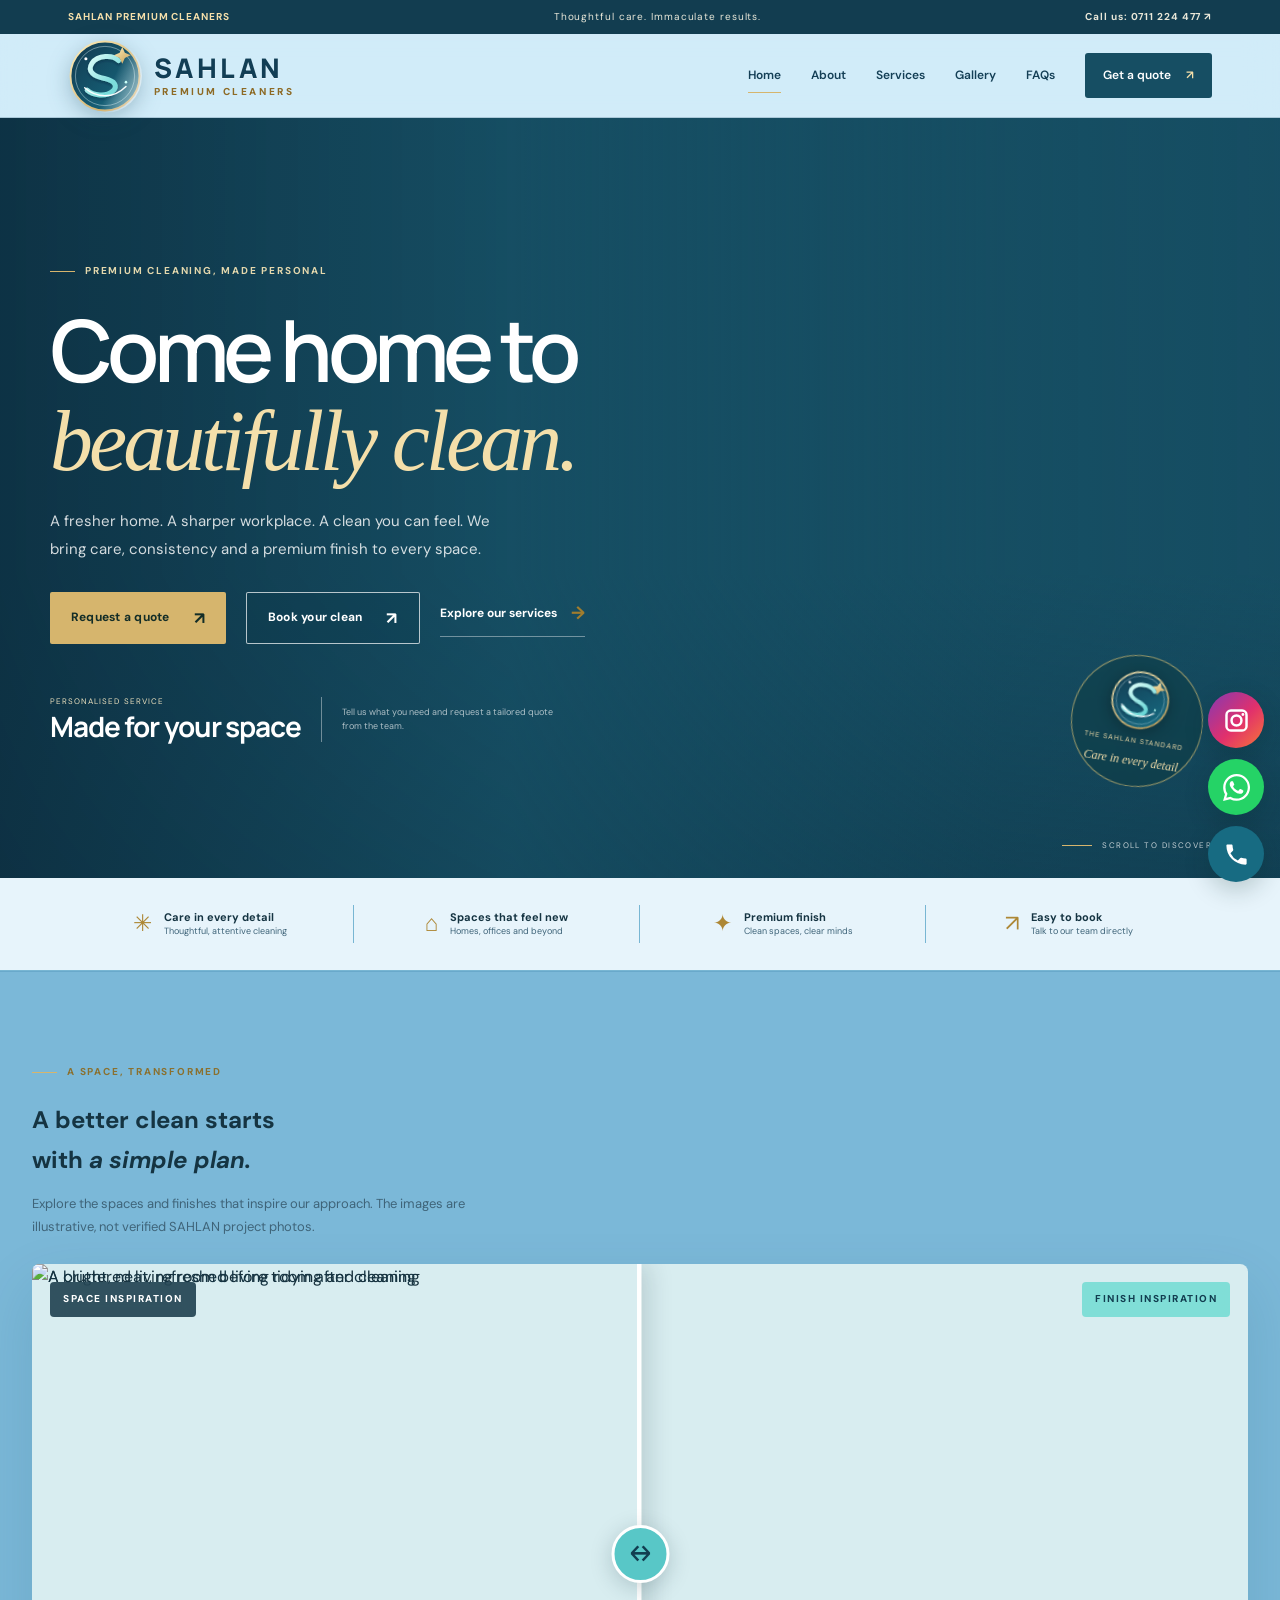
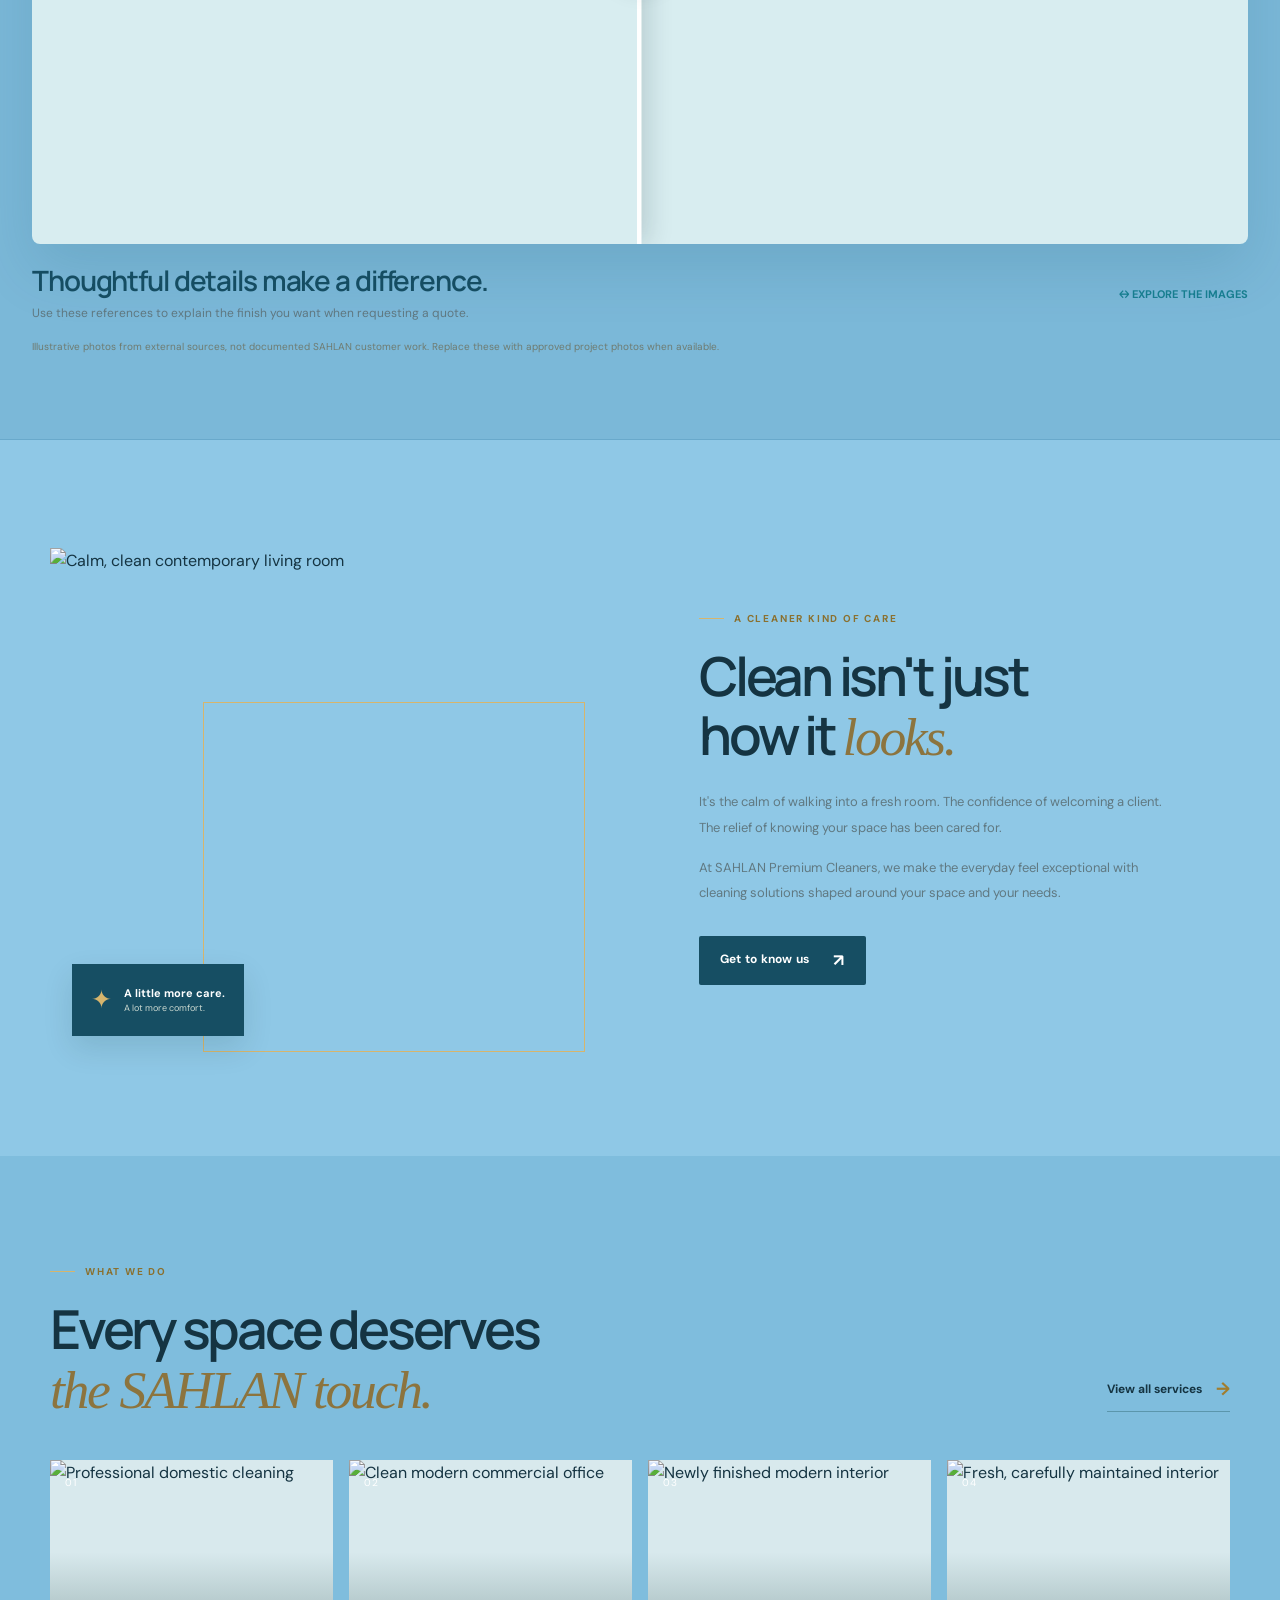
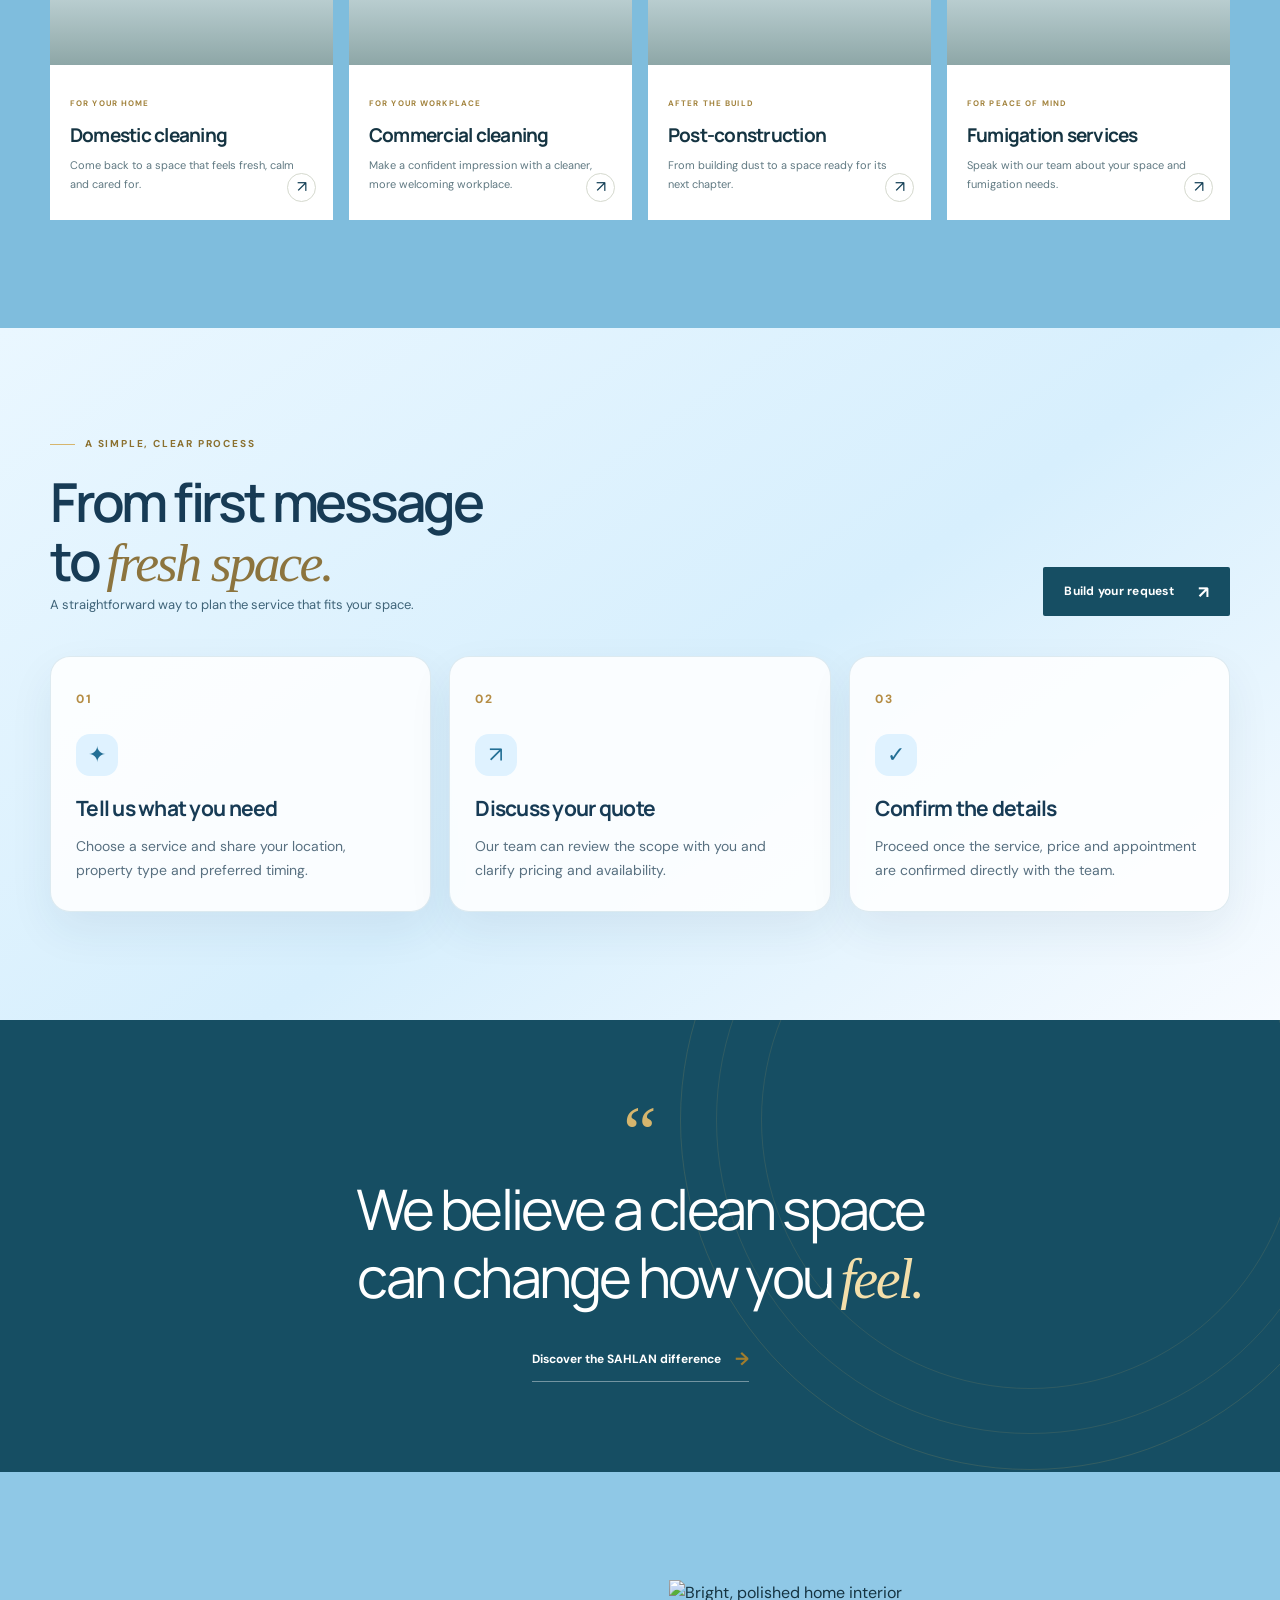
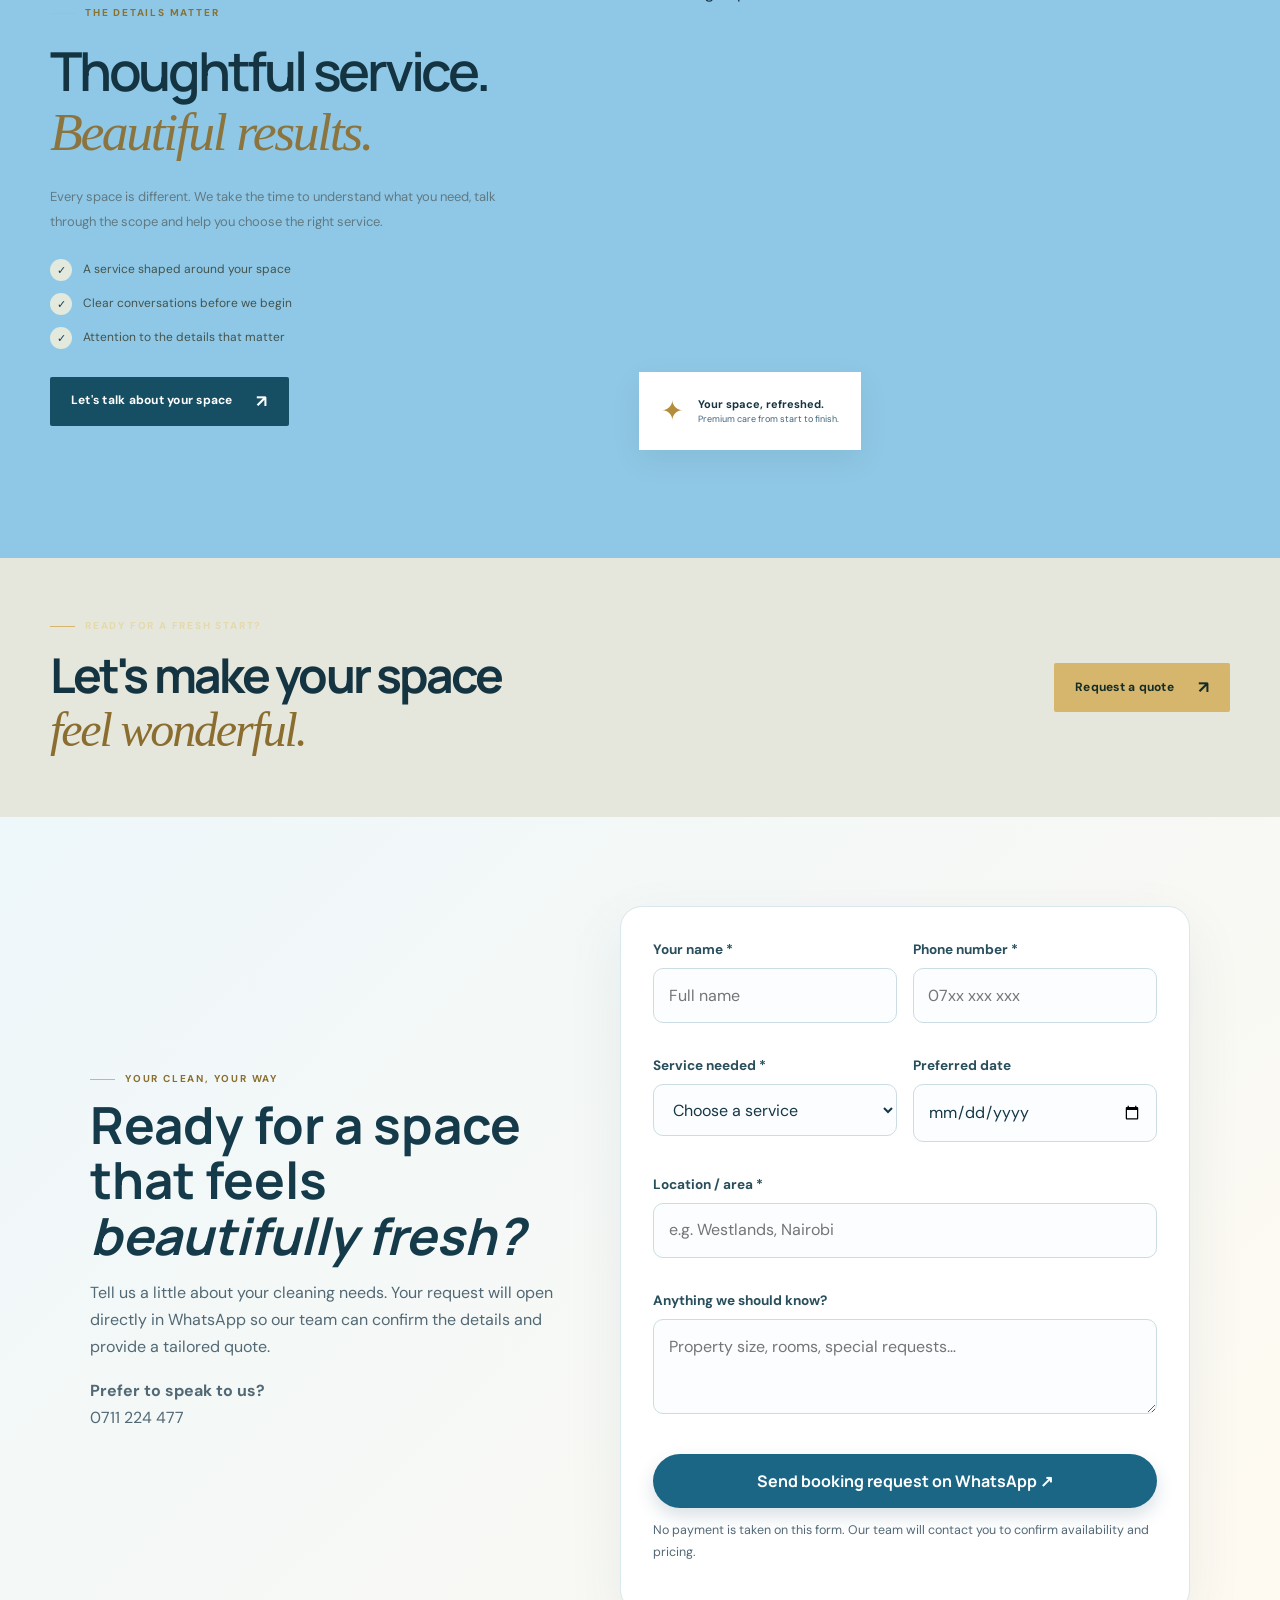
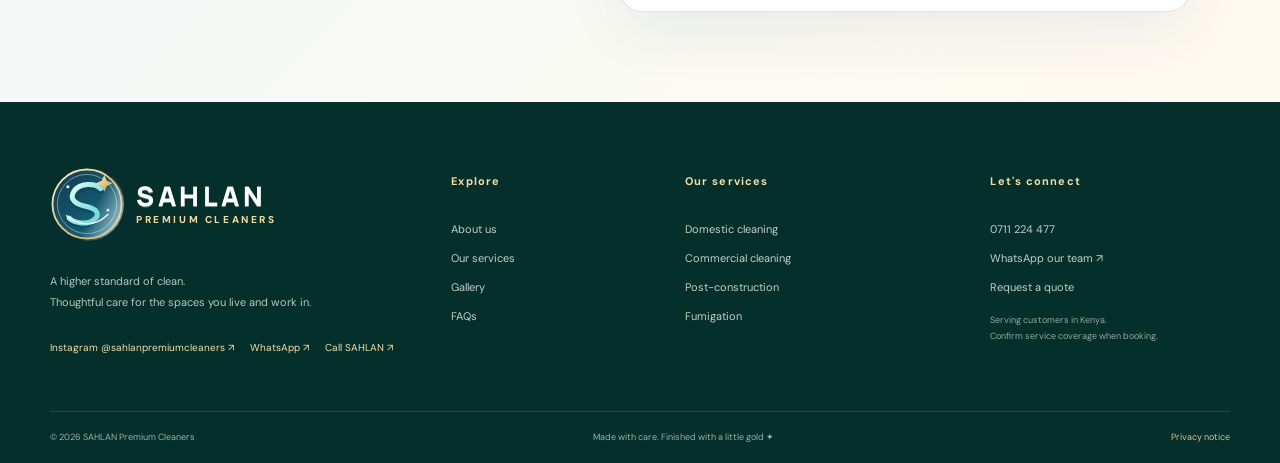
==== commit a027572e: "Add functional homepage booking and WhatsApp quote form" ====
--- a/index.html
+++ b/index.html
@@ -1,5 +1,63 @@
-<!doctype html><html lang="en"><head><meta charset="utf-8"><meta name="viewport" content="width=device-width,initial-scale=1"><meta name="theme-color" content="#236f95"><meta name="description" content="SAHLAN Premium Cleaners offers domestic cleaning, commercial cleaning, post-construction cleaning and fumigation services. Request a quote today."><title>SAHLAN Premium Cleaners | A Higher Standard of Clean</title><link rel="icon" href="assets/logo.svg" type="image/svg+xml"><link rel="preconnect" href="https://fonts.googleapis.com"><link rel="preconnect" href="https://fonts.gstatic.com" crossorigin><link href="https://fonts.googleapis.com/css2?family=DM+Sans:wght@400;500;600;700&family=Manrope:wght@400;500;600;700;800&display=swap" rel="stylesheet"><link rel="stylesheet" href="assets/styles.css"><meta property="og:type" content="website"><meta property="og:title" content="SAHLAN Premium Cleaners | A Higher Standard of Clean"><meta property="og:description" content="SAHLAN Premium Cleaners offers domestic cleaning, commercial cleaning, post-construction cleaning and fumigation services. Request a quote today."><meta property="og:image" content="https://sahlan-premium-cleaners.vercel.app/assets/brand-reference-advert.png"><meta name="twitter:card" content="summary_large_image"><meta name="twitter:title" content="SAHLAN Premium Cleaners | A Higher Standard of Clean"><meta name="twitter:description" content="SAHLAN Premium Cleaners offers domestic cleaning, commercial cleaning, post-construction cleaning and fumigation services. Request a quote today."><meta name="robots" content="index,follow,max-image-preview:large"><script type="application/ld+json">{"@context":"https://schema.org","@type":"CleaningService","name":"SAHLAN Premium Cleaners","telephone":"+254711224477","areaServed":{"@type":"Country","name":"Kenya"},"description":"Domestic cleaning, commercial cleaning, post-construction cleaning and fumigation. Contact the team to confirm service coverage and request a tailored quote.","sameAs":["https://www.instagram.com/sahlanpremiumcleaners/"],"hasOfferCatalog":{"@type":"OfferCatalog","name":"Cleaning services","itemListElement":[{"@type":"OfferCatalog","name":"Domestic cleaning"},{"@type":"OfferCatalog","name":"Commercial cleaning"},{"@type":"OfferCatalog","name":"Post-construction cleaning"},{"@type":"OfferCatalog","name":"Fumigation services"}]}}</script><link rel="canonical" href="https://sahlan-premium-cleaners.vercel.app/"></head><body><a class="skip-link" href="#main-content">Skip to main content</a><div class="announcement"><span>SAHLAN PREMIUM CLEANERS</span><span>Thoughtful care. Immaculate results.</span><a href="tel:+254711224477">Call us: 0711 224 477 ↗</a></div><header class="site-header"><a class="brand" href="index.html" aria-label="Sahlan Premium Cleaners home"><img src="assets/logo.svg" alt="SAHLAN Premium Cleaners logo" class="brand-mark"><span class="brand-copy"><strong>SAHLAN</strong><small>PREMIUM CLEANERS</small></span></a><button class="menu-toggle" aria-label="Open navigation" aria-expanded="false"><span></span><span></span></button><nav class="main-nav" aria-label="Main navigation"><a class="active" aria-current="page" href="index.html">Home</a><a href="about.html">About</a><a href="services.html">Services</a><a href="gallery.html">Gallery</a><a href="faq.html">FAQs</a><a class="nav-cta" href="contact.html">Get a quote <span>↗</span></a></nav></header><main id="main-content"><section class="hero"><div class="hero-image" role="img" aria-label="Bright, immaculate modern living room"></div><div class="hero-shade"></div><div class="hero-content wrap"><div class="eyebrow light"><span></span> PREMIUM CLEANING, MADE PERSONAL</div><h1>Come home to<br><em>beautifully clean.</em></h1><p class="hero-lede">A fresher home. A sharper workplace. A clean you can feel. We bring care, consistency and a premium finish to every space.</p><div class="hero-actions"><a class="button button-gold" href="contact.html">Request a quote <span>↗</span></a><a class="button button-outline-light" href="contact.html#quote-form">Book your clean <span>↗</span></a><a class="text-link light-link" href="services.html">Explore our services <span>→</span></a></div><div class="hero-foot"><div class="hero-price"><span>PERSONALISED SERVICE</span><strong>Made for your space</strong></div><p>Tell us what you need and request a tailored quote from the team.</p></div></div><div class="hero-stamp"><img src="assets/logo.svg" alt=""><span>THE SAHLAN STANDARD</span><small>Care in every detail</small></div><div class="scroll-note"><span></span> SCROLL TO DISCOVER</div></section><section class="trust-strip"><div><span class="trust-icon">✳</span><p><strong>Care in every detail</strong><small>Thoughtful, attentive cleaning</small></p></div><div><span class="trust-icon">⌂</span><p><strong>Spaces that feel new</strong><small>Homes, offices and beyond</small></p></div><div><span class="trust-icon">✦</span><p><strong>Premium finish</strong><small>Clean spaces, clear minds</small></p></div><div><span class="trust-icon">↗</span><p><strong>Easy to book</strong><small>Talk to our team directly</small></p></div></section><section class="transformation-section"><div class="wrap transformation-wrap"><div class="section-heading transformation-heading"><div><div class="eyebrow"><span></span> A SPACE, TRANSFORMED</div><h2>A better clean starts<br>with <em>a simple plan.</em></h2><p class="section-intro">Explore the spaces and finishes that inspire our approach. The images are illustrative, not verified SAHLAN project photos.</p></div></div><div class="comparison-slider" data-comparison-slider aria-label="Interactive before and after room cleaning comparison"><img class="comparison-before" src="https://caracol.com.co/resizer/v2/E3NI4ZNRAJDQLKFTTHEC6HKAO4.jpg?auth=231f87cf96a7207141a4dd6c60feac75a674ee68cd229bad78875ee4e35d6ef3&height=675&quality=70&smart=true&width=1200" alt="A cluttered living room before tidying and cleaning" loading="lazy"><div class="comparison-after-wrap"><img class="comparison-after" src="https://images.unsplash.com/photo-1600210492486-724fe5c67fb0?auto=format&fit=crop&w=1800&q=90" alt="A bright, neat, refreshed living room after cleaning" loading="lazy"></div><span class="comparison-tag before">SPACE INSPIRATION</span><span class="comparison-tag after">FINISH INSPIRATION</span><div class="comparison-handle" aria-hidden="true"></div><input type="range" min="0" max="100" value="50" aria-label="Drag to compare before and after room"><span class="sr-only">Use the slider to reveal the before and after images.</span></div><div class="slider-caption"><div><h3>Thoughtful details make a difference.</h3><p>Use these references to explain the finish you want when requesting a quote.</p></div><span class="slider-hint">↔ EXPLORE THE IMAGES</span></div><p class="comparison-disclaimer">Illustrative photos from external sources, not documented SAHLAN customer work. Replace these with approved project photos when available.</p></div></section><section class="section intro-section wrap"><div class="intro-visual"><img class="intro-photo" src="https://images.unsplash.com/photo-1600210492486-724fe5c67fb0?auto=format&fit=crop&w=1000&q=85" alt="Calm, clean contemporary living room" loading="lazy"><div class="photo-label"><span class="label-star">✦</span><span><strong>A little more care.</strong><small>A lot more comfort.</small></span></div><div class="gold-orbit"></div></div><div class="intro-copy"><div class="eyebrow"><span></span> A CLEANER KIND OF CARE</div><h2>Clean isn't just<br>how it <em>looks.</em></h2><p>It's the calm of walking into a fresh room. The confidence of welcoming a client. The relief of knowing your space has been cared for.</p><p>At SAHLAN Premium Cleaners, we make the everyday feel exceptional with cleaning solutions shaped around your space and your needs.</p><a class="button button-dark" href="about.html">Get to know us <span>↗</span></a></div></section><section class="services-section"><div class="wrap section"><div class="section-heading"><div><div class="eyebrow"><span></span> WHAT WE DO</div><h2>Every space deserves<br><em>the SAHLAN touch.</em></h2></div><a class="text-link" href="services.html">View all services <span>→</span></a></div><div class="service-grid"><a class="service-card" href="domestic-cleaning.html"><div class="service-photo"><img src="https://images.unsplash.com/photo-1581578731548-c64695cc6952?auto=format&fit=crop&w=850&q=85" alt="Professional domestic cleaning" loading="lazy"><span class="service-number">01</span></div><div class="service-info"><span class="service-kicker">FOR YOUR HOME</span><h3>Domestic cleaning</h3><p>Come back to a space that feels fresh, calm and cared for.</p><span class="round-arrow">↗</span></div></a><a class="service-card" href="commercial-cleaning.html"><div class="service-photo"><img src="https://images.unsplash.com/photo-1497366754035-f200968a6e72?auto=format&fit=crop&w=850&q=85" alt="Clean modern commercial office" loading="lazy"><span class="service-number">02</span></div><div class="service-info"><span class="service-kicker">FOR YOUR WORKPLACE</span><h3>Commercial cleaning</h3><p>Make a confident impression with a cleaner, more welcoming workplace.</p><span class="round-arrow">↗</span></div></a><a class="service-card" href="post-construction.html"><div class="service-photo"><img src="https://images.unsplash.com/photo-1600607687939-ce8a6c25118c?auto=format&fit=crop&w=850&q=85" alt="Newly finished modern interior" loading="lazy"><span class="service-number">03</span></div><div class="service-info"><span class="service-kicker">AFTER THE BUILD</span><h3>Post-construction</h3><p>From building dust to a space ready for its next chapter.</p><span class="round-arrow">↗</span></div></a><a class="service-card" href="fumigation.html"><div class="service-photo"><img src="https://images.unsplash.com/photo-1584622650111-993a426fbf0a?auto=format&fit=crop&w=850&q=85" alt="Fresh, carefully maintained interior" loading="lazy"><span class="service-number">04</span></div><div class="service-info"><span class="service-kicker">FOR PEACE OF MIND</span><h3>Fumigation services</h3><p>Speak with our team about your space and fumigation needs.</p><span class="round-arrow">↗</span></div></a></div></div></section><section class="how-it-works-section"><div class="wrap section"><div class="eyebrow"><span></span> A SIMPLE, CLEAR PROCESS</div><div class="section-heading"><div><h2>From first message<br>to <em>fresh space.</em></h2><p class="section-intro">A straightforward way to plan the service that fits your space.</p></div><a class="button button-dark" href="contact.html">Build your request <span>↗</span></a></div><div class="process-grid"><article class="process-card"><span class="process-number">01</span><div class="process-icon">✦</div><h3>Tell us what you need</h3><p>Choose a service and share your location, property type and preferred timing.</p></article><article class="process-card"><span class="process-number">02</span><div class="process-icon">↗</div><h3>Discuss your quote</h3><p>Our team can review the scope with you and clarify pricing and availability.</p></article><article class="process-card"><span class="process-number">03</span><div class="process-icon">✓</div><h3>Confirm the details</h3><p>Proceed once the service, price and appointment are confirmed directly with the team.</p></article></div></div></section><section class="statement"><div class="statement-pattern"></div><div class="wrap statement-inner"><span class="statement-mark">“</span><p>We believe a clean space<br>can change how you <em>feel.</em></p><a class="text-link light-link" href="about.html">Discover the SAHLAN difference <span>→</span></a></div></section><section class="section wrap feature-section"><div class="feature-copy"><div class="eyebrow"><span></span> THE DETAILS MATTER</div><h2>Thoughtful service.<br><em>Beautiful results.</em></h2><p>Every space is different. We take the time to understand what you need, talk through the scope and help you choose the right service.</p><ul class="check-list"><li><span>✓</span> A service shaped around your space</li><li><span>✓</span> Clear conversations before we begin</li><li><span>✓</span> Attention to the details that matter</li></ul><a class="button button-dark" href="contact.html">Let's talk about your space <span>↗</span></a></div><div class="feature-visual"><img src="https://images.unsplash.com/photo-1600566753086-00f18fb6b3ea?auto=format&fit=crop&w=1100&q=85" alt="Bright, polished home interior" loading="lazy"><div class="feature-note"><span>✦</span><p><strong>Your space, refreshed.</strong><small>Premium care from start to finish.</small></p></div></div></section><section class="cta-band"><div class="wrap cta-inner"><div><div class="eyebrow light"><span></span> READY FOR A FRESH START?</div><h2>Let's make your space<br><em>feel wonderful.</em></h2></div><a class="button button-gold" href="contact.html">Request a quote <span>↗</span></a></div></section></main><footer class="site-footer"><div class="wrap footer-main"><div class="footer-brand"><a class="brand brand-light" href="index.html"><img src="assets/logo.svg" alt="SAHLAN Premium Cleaners logo" class="brand-mark"><span class="brand-copy"><strong>SAHLAN</strong><small>PREMIUM CLEANERS</small></span></a><p>A higher standard of clean.<br>Thoughtful care for the spaces you live and work in.</p><div class="social-links" aria-label="SAHLAN contact and social links"><a class="footer-social" href="https://www.instagram.com/sahlanpremiumcleaners/" target="_blank" rel="noopener">Instagram @sahlanpremiumcleaners ↗</a><a class="footer-social" href="https://wa.me/254711224477" target="_blank" rel="noopener">WhatsApp ↗</a><a class="footer-social" href="tel:+254711224477">Call SAHLAN ↗</a></div></div><div><h3>Explore</h3><a href="about.html">About us</a><a href="services.html">Our services</a><a href="gallery.html">Gallery</a><a href="faq.html">FAQs</a></div><div><h3>Our services</h3><a href="domestic-cleaning.html">Domestic cleaning</a><a href="commercial-cleaning.html">Commercial cleaning</a><a href="post-construction.html">Post-construction</a><a href="fumigation.html">Fumigation</a></div><div><h3>Let's connect</h3><a href="tel:+254711224477">0711 224 477</a><a href="https://wa.me/254711224477" target="_blank" rel="noopener">WhatsApp our team ↗</a><a href="contact.html">Request a quote</a><p class="footer-small">Serving customers in Kenya.<br>Confirm service coverage when booking.</p></div></div><div class="wrap footer-bottom"><span>© <span id="year"></span> SAHLAN Premium Cleaners</span><span>Made with care. Finished with a little gold ✦</span><a href="privacy.html">Privacy notice</a></div></footer><div class="floating-contact-dock" aria-label="Quick contact options">
+<!doctype html><html lang="en"><head><meta charset="utf-8"><meta name="viewport" content="width=device-width,initial-scale=1"><meta name="theme-color" content="#236f95"><meta name="description" content="SAHLAN Premium Cleaners offers domestic cleaning, commercial cleaning, post-construction cleaning and fumigation services. Request a quote today."><title>SAHLAN Premium Cleaners | A Higher Standard of Clean</title><link rel="icon" href="assets/logo.svg" type="image/svg+xml"><link rel="preconnect" href="https://fonts.googleapis.com"><link rel="preconnect" href="https://fonts.gstatic.com" crossorigin><link href="https://fonts.googleapis.com/css2?family=DM+Sans:wght@400;500;600;700&family=Manrope:wght@400;500;600;700;800&display=swap" rel="stylesheet"><link rel="stylesheet" href="assets/styles.css"><meta property="og:type" content="website"><meta property="og:title" content="SAHLAN Premium Cleaners | A Higher Standard of Clean"><meta property="og:description" content="SAHLAN Premium Cleaners offers domestic cleaning, commercial cleaning, post-construction cleaning and fumigation services. Request a quote today."><meta property="og:image" content="https://sahlan-premium-cleaners.vercel.app/assets/brand-reference-advert.png"><meta name="twitter:card" content="summary_large_image"><meta name="twitter:title" content="SAHLAN Premium Cleaners | A Higher Standard of Clean"><meta name="twitter:description" content="SAHLAN Premium Cleaners offers domestic cleaning, commercial cleaning, post-construction cleaning and fumigation services. Request a quote today."><meta name="robots" content="index,follow,max-image-preview:large"><script type="application/ld+json">{"@context":"https://schema.org","@type":"CleaningService","name":"SAHLAN Premium Cleaners","telephone":"+254711224477","areaServed":{"@type":"Country","name":"Kenya"},"description":"Domestic cleaning, commercial cleaning, post-construction cleaning and fumigation. Contact the team to confirm service coverage and request a tailored quote.","sameAs":["https://www.instagram.com/sahlanpremiumcleaners/"],"hasOfferCatalog":{"@type":"OfferCatalog","name":"Cleaning services","itemListElement":[{"@type":"OfferCatalog","name":"Domestic cleaning"},{"@type":"OfferCatalog","name":"Commercial cleaning"},{"@type":"OfferCatalog","name":"Post-construction cleaning"},{"@type":"OfferCatalog","name":"Fumigation services"}]}}</script><link rel="canonical" href="https://sahlan-premium-cleaners.vercel.app/">
+<style id="sahlan-home-booking-style">
+.home-booking{background:linear-gradient(135deg,#eef7fb,#fffaf0);padding:clamp(3rem,7vw,6rem) 1.25rem;color:#163746}
+.home-booking-inner{max-width:1100px;margin:auto;display:grid;grid-template-columns: minmax(0, .9fr) minmax(0,1.1fr);gap:clamp(2rem,5vw,5rem);align-items:center}
+.home-booking h2{font-family:Manrope,sans-serif;font-size:clamp(2rem,4vw,3.6rem);line-height:1.08;margin:.6rem 0 1rem;color:#153b4b}
+.home-booking p{line-height:1.7;color:#526975}
+.home-booking .booking-card{background:#fff;border:1px solid #d8e8ed;border-radius:22px;padding:clamp(1.25rem,3vw,2rem);box-shadow:0 20px 60px #123a4b12}
+.home-booking .booking-grid{display:grid;grid-template-columns:1fr 1fr;gap:1rem}
+.home-booking label{display:block;font-size:.85rem;font-weight:700;color:#294e5c;margin:0 0 .4rem}
+.home-booking input,.home-booking select,.home-booking textarea{width:100%;box-sizing:border-box;border:1px solid #cbdde3;border-radius:10px;padding:.85rem .9rem;background:#fbfdfe;color:#163746;font:inherit}
+.home-booking textarea{min-height:95px;resize:vertical}
+.home-booking .field{margin-bottom:1rem}
+.home-booking .full{grid-column:1/-1}
+.home-booking .booking-submit{width:100%;border:0;border-radius:999px;background:#1c6685;color:#fff;font:700 1rem Manrope,sans-serif;padding:1rem 1.25rem;cursor:pointer}
+.home-booking .booking-submit:hover{background:#144a62}
+.home-booking .booking-note{font-size:.78rem;margin:.75rem 0 0}
+@media(max-width:760px){.home-booking-inner{grid-template-columns:1fr}.home-booking .booking-grid{grid-template-columns:1fr}.home-booking .full{grid-column:auto}}
+</style></head><body><a class="skip-link" href="#main-content">Skip to main content</a><div class="announcement"><span>SAHLAN PREMIUM CLEANERS</span><span>Thoughtful care. Immaculate results.</span><a href="tel:+254711224477">Call us: 0711 224 477 ↗</a></div><header class="site-header"><a class="brand" href="index.html" aria-label="Sahlan Premium Cleaners home"><img src="assets/logo.svg" alt="SAHLAN Premium Cleaners logo" class="brand-mark"><span class="brand-copy"><strong>SAHLAN</strong><small>PREMIUM CLEANERS</small></span></a><button class="menu-toggle" aria-label="Open navigation" aria-expanded="false"><span></span><span></span></button><nav class="main-nav" aria-label="Main navigation"><a class="active" aria-current="page" href="index.html">Home</a><a href="about.html">About</a><a href="services.html">Services</a><a href="gallery.html">Gallery</a><a href="faq.html">FAQs</a><a class="nav-cta" href="contact.html">Get a quote <span>↗</span></a></nav></header><main id="main-content"><section class="hero"><div class="hero-image" role="img" aria-label="Bright, immaculate modern living room"></div><div class="hero-shade"></div><div class="hero-content wrap"><div class="eyebrow light"><span></span> PREMIUM CLEANING, MADE PERSONAL</div><h1>Come home to<br><em>beautifully clean.</em></h1><p class="hero-lede">A fresher home. A sharper workplace. A clean you can feel. We bring care, consistency and a premium finish to every space.</p><div class="hero-actions"><a class="button button-gold" href="contact.html">Request a quote <span>↗</span></a><a class="button button-outline-light" href="contact.html#quote-form">Book your clean <span>↗</span></a><a class="text-link light-link" href="services.html">Explore our services <span>→</span></a></div><div class="hero-foot"><div class="hero-price"><span>PERSONALISED SERVICE</span><strong>Made for your space</strong></div><p>Tell us what you need and request a tailored quote from the team.</p></div></div><div class="hero-stamp"><img src="assets/logo.svg" alt=""><span>THE SAHLAN STANDARD</span><small>Care in every detail</small></div><div class="scroll-note"><span></span> SCROLL TO DISCOVER</div></section><section class="trust-strip"><div><span class="trust-icon">✳</span><p><strong>Care in every detail</strong><small>Thoughtful, attentive cleaning</small></p></div><div><span class="trust-icon">⌂</span><p><strong>Spaces that feel new</strong><small>Homes, offices and beyond</small></p></div><div><span class="trust-icon">✦</span><p><strong>Premium finish</strong><small>Clean spaces, clear minds</small></p></div><div><span class="trust-icon">↗</span><p><strong>Easy to book</strong><small>Talk to our team directly</small></p></div></section><section class="transformation-section"><div class="wrap transformation-wrap"><div class="section-heading transformation-heading"><div><div class="eyebrow"><span></span> A SPACE, TRANSFORMED</div><h2>A better clean starts<br>with <em>a simple plan.</em></h2><p class="section-intro">Explore the spaces and finishes that inspire our approach. The images are illustrative, not verified SAHLAN project photos.</p></div></div><div class="comparison-slider" data-comparison-slider aria-label="Interactive before and after room cleaning comparison"><img class="comparison-before" src="https://caracol.com.co/resizer/v2/E3NI4ZNRAJDQLKFTTHEC6HKAO4.jpg?auth=231f87cf96a7207141a4dd6c60feac75a674ee68cd229bad78875ee4e35d6ef3&height=675&quality=70&smart=true&width=1200" alt="A cluttered living room before tidying and cleaning" loading="lazy"><div class="comparison-after-wrap"><img class="comparison-after" src="https://images.unsplash.com/photo-1600210492486-724fe5c67fb0?auto=format&fit=crop&w=1800&q=90" alt="A bright, neat, refreshed living room after cleaning" loading="lazy"></div><span class="comparison-tag before">SPACE INSPIRATION</span><span class="comparison-tag after">FINISH INSPIRATION</span><div class="comparison-handle" aria-hidden="true"></div><input type="range" min="0" max="100" value="50" aria-label="Drag to compare before and after room"><span class="sr-only">Use the slider to reveal the before and after images.</span></div><div class="slider-caption"><div><h3>Thoughtful details make a difference.</h3><p>Use these references to explain the finish you want when requesting a quote.</p></div><span class="slider-hint">↔ EXPLORE THE IMAGES</span></div><p class="comparison-disclaimer">Illustrative photos from external sources, not documented SAHLAN customer work. Replace these with approved project photos when available.</p></div></section><section class="section intro-section wrap"><div class="intro-visual"><img class="intro-photo" src="https://images.unsplash.com/photo-1600210492486-724fe5c67fb0?auto=format&fit=crop&w=1000&q=85" alt="Calm, clean contemporary living room" loading="lazy"><div class="photo-label"><span class="label-star">✦</span><span><strong>A little more care.</strong><small>A lot more comfort.</small></span></div><div class="gold-orbit"></div></div><div class="intro-copy"><div class="eyebrow"><span></span> A CLEANER KIND OF CARE</div><h2>Clean isn't just<br>how it <em>looks.</em></h2><p>It's the calm of walking into a fresh room. The confidence of welcoming a client. The relief of knowing your space has been cared for.</p><p>At SAHLAN Premium Cleaners, we make the everyday feel exceptional with cleaning solutions shaped around your space and your needs.</p><a class="button button-dark" href="about.html">Get to know us <span>↗</span></a></div></section><section class="services-section"><div class="wrap section"><div class="section-heading"><div><div class="eyebrow"><span></span> WHAT WE DO</div><h2>Every space deserves<br><em>the SAHLAN touch.</em></h2></div><a class="text-link" href="services.html">View all services <span>→</span></a></div><div class="service-grid"><a class="service-card" href="domestic-cleaning.html"><div class="service-photo"><img src="https://images.unsplash.com/photo-1581578731548-c64695cc6952?auto=format&fit=crop&w=850&q=85" alt="Professional domestic cleaning" loading="lazy"><span class="service-number">01</span></div><div class="service-info"><span class="service-kicker">FOR YOUR HOME</span><h3>Domestic cleaning</h3><p>Come back to a space that feels fresh, calm and cared for.</p><span class="round-arrow">↗</span></div></a><a class="service-card" href="commercial-cleaning.html"><div class="service-photo"><img src="https://images.unsplash.com/photo-1497366754035-f200968a6e72?auto=format&fit=crop&w=850&q=85" alt="Clean modern commercial office" loading="lazy"><span class="service-number">02</span></div><div class="service-info"><span class="service-kicker">FOR YOUR WORKPLACE</span><h3>Commercial cleaning</h3><p>Make a confident impression with a cleaner, more welcoming workplace.</p><span class="round-arrow">↗</span></div></a><a class="service-card" href="post-construction.html"><div class="service-photo"><img src="https://images.unsplash.com/photo-1600607687939-ce8a6c25118c?auto=format&fit=crop&w=850&q=85" alt="Newly finished modern interior" loading="lazy"><span class="service-number">03</span></div><div class="service-info"><span class="service-kicker">AFTER THE BUILD</span><h3>Post-construction</h3><p>From building dust to a space ready for its next chapter.</p><span class="round-arrow">↗</span></div></a><a class="service-card" href="fumigation.html"><div class="service-photo"><img src="https://images.unsplash.com/photo-1584622650111-993a426fbf0a?auto=format&fit=crop&w=850&q=85" alt="Fresh, carefully maintained interior" loading="lazy"><span class="service-number">04</span></div><div class="service-info"><span class="service-kicker">FOR PEACE OF MIND</span><h3>Fumigation services</h3><p>Speak with our team about your space and fumigation needs.</p><span class="round-arrow">↗</span></div></a></div></div></section><section class="how-it-works-section"><div class="wrap section"><div class="eyebrow"><span></span> A SIMPLE, CLEAR PROCESS</div><div class="section-heading"><div><h2>From first message<br>to <em>fresh space.</em></h2><p class="section-intro">A straightforward way to plan the service that fits your space.</p></div><a class="button button-dark" href="contact.html">Build your request <span>↗</span></a></div><div class="process-grid"><article class="process-card"><span class="process-number">01</span><div class="process-icon">✦</div><h3>Tell us what you need</h3><p>Choose a service and share your location, property type and preferred timing.</p></article><article class="process-card"><span class="process-number">02</span><div class="process-icon">↗</div><h3>Discuss your quote</h3><p>Our team can review the scope with you and clarify pricing and availability.</p></article><article class="process-card"><span class="process-number">03</span><div class="process-icon">✓</div><h3>Confirm the details</h3><p>Proceed once the service, price and appointment are confirmed directly with the team.</p></article></div></div></section><section class="statement"><div class="statement-pattern"></div><div class="wrap statement-inner"><span class="statement-mark">“</span><p>We believe a clean space<br>can change how you <em>feel.</em></p><a class="text-link light-link" href="about.html">Discover the SAHLAN difference <span>→</span></a></div></section><section class="section wrap feature-section"><div class="feature-copy"><div class="eyebrow"><span></span> THE DETAILS MATTER</div><h2>Thoughtful service.<br><em>Beautiful results.</em></h2><p>Every space is different. We take the time to understand what you need, talk through the scope and help you choose the right service.</p><ul class="check-list"><li><span>✓</span> A service shaped around your space</li><li><span>✓</span> Clear conversations before we begin</li><li><span>✓</span> Attention to the details that matter</li></ul><a class="button button-dark" href="contact.html">Let's talk about your space <span>↗</span></a></div><div class="feature-visual"><img src="https://images.unsplash.com/photo-1600566753086-00f18fb6b3ea?auto=format&fit=crop&w=1100&q=85" alt="Bright, polished home interior" loading="lazy"><div class="feature-note"><span>✦</span><p><strong>Your space, refreshed.</strong><small>Premium care from start to finish.</small></p></div></div></section><section class="cta-band"><div class="wrap cta-inner"><div><div class="eyebrow light"><span></span> READY FOR A FRESH START?</div><h2>Let's make your space<br><em>feel wonderful.</em></h2></div><a class="button button-gold" href="contact.html">Request a quote <span>↗</span></a></div></section>
+<section class="home-booking" id="booking">
+  <div class="home-booking-inner">
+    <div>
+      <div class="eyebrow"><span></span> YOUR CLEAN, YOUR WAY</div>
+      <h2>Ready for a space that feels <em>beautifully fresh?</em></h2>
+      <p>Tell us a little about your cleaning needs. Your request will open directly in WhatsApp so our team can confirm the details and provide a tailored quote.</p>
+      <p><strong>Prefer to speak to us?</strong><br><a href="tel:+254711224477">0711 224 477</a></p>
+    </div>
+    <form class="booking-card" id="booking-form">
+      <div class="booking-grid">
+        <div class="field"><label for="booking-name">Your name *</label><input id="booking-name" name="name" autocomplete="name" required placeholder="Full name"></div>
+        <div class="field"><label for="booking-phone">Phone number *</label><input id="booking-phone" name="phone" type="tel" autocomplete="tel" required placeholder="07xx xxx xxx"></div>
+        <div class="field"><label for="booking-service">Service needed *</label><select id="booking-service" name="service" required><option value="">Choose a service</option><option>Domestic cleaning</option><option>Commercial cleaning</option><option>Post-construction cleaning</option><option>Fumigation</option><option>Other / not sure yet</option></select></div>
+        <div class="field"><label for="booking-date">Preferred date</label><input id="booking-date" name="date" type="date"></div>
+        <div class="field full"><label for="booking-location">Location / area *</label><input id="booking-location" name="location" required placeholder="e.g. Westlands, Nairobi"></div>
+        <div class="field full"><label for="booking-details">Anything we should know?</label><textarea id="booking-details" name="details" placeholder="Property size, rooms, special requests…"></textarea></div>
+        <div class="field full"><button class="booking-submit" type="submit">Send booking request on WhatsApp ↗</button><p class="booking-note">No payment is taken on this form. Our team will contact you to confirm availability and pricing.</p></div>
+      </div>
+    </form>
+  </div>
+</section></main><footer class="site-footer"><div class="wrap footer-main"><div class="footer-brand"><a class="brand brand-light" href="index.html"><img src="assets/logo.svg" alt="SAHLAN Premium Cleaners logo" class="brand-mark"><span class="brand-copy"><strong>SAHLAN</strong><small>PREMIUM CLEANERS</small></span></a><p>A higher standard of clean.<br>Thoughtful care for the spaces you live and work in.</p><div class="social-links" aria-label="SAHLAN contact and social links"><a class="footer-social" href="https://www.instagram.com/sahlanpremiumcleaners/" target="_blank" rel="noopener">Instagram @sahlanpremiumcleaners ↗</a><a class="footer-social" href="https://wa.me/254711224477" target="_blank" rel="noopener">WhatsApp ↗</a><a class="footer-social" href="tel:+254711224477">Call SAHLAN ↗</a></div></div><div><h3>Explore</h3><a href="about.html">About us</a><a href="services.html">Our services</a><a href="gallery.html">Gallery</a><a href="faq.html">FAQs</a></div><div><h3>Our services</h3><a href="domestic-cleaning.html">Domestic cleaning</a><a href="commercial-cleaning.html">Commercial cleaning</a><a href="post-construction.html">Post-construction</a><a href="fumigation.html">Fumigation</a></div><div><h3>Let's connect</h3><a href="tel:+254711224477">0711 224 477</a><a href="https://wa.me/254711224477" target="_blank" rel="noopener">WhatsApp our team ↗</a><a href="contact.html">Request a quote</a><p class="footer-small">Serving customers in Kenya.<br>Confirm service coverage when booking.</p></div></div><div class="wrap footer-bottom"><span>© <span id="year"></span> SAHLAN Premium Cleaners</span><span>Made with care. Finished with a little gold ✦</span><a href="privacy.html">Privacy notice</a></div></footer><div class="floating-contact-dock" aria-label="Quick contact options">
 <a class="floating-contact floating-instagram" href="https://www.instagram.com/sahlanpremiumcleaners/" target="_blank" rel="noopener noreferrer" aria-label="Follow SAHLAN Premium Cleaners on Instagram"><svg viewBox="0 0 24 24" aria-hidden="true"><path d="M7 2h10a5 5 0 0 1 5 5v10a5 5 0 0 1-5 5H7a5 5 0 0 1-5-5V7a5 5 0 0 1 5-5zm0 2.2A2.8 2.8 0 0 0 4.2 7v10A2.8 2.8 0 0 0 7 19.8h10a2.8 2.8 0 0 0 2.8-2.8V7A2.8 2.8 0 0 0 17 4.2H7zm5 2.3a5.5 5.5 0 1 1 0 11 5.5 5.5 0 0 1 0-11zm0 2.2a3.3 3.3 0 1 0 0 6.6 3.3 3.3 0 0 0 0-6.6zm5.7-3.3a1.3 1.3 0 1 1 0 2.6 1.3 1.3 0 0 1 0-2.6z"/></svg><span class="float-label">Instagram</span></a>
 <a class="floating-contact floating-whatsapp" href="https://wa.me/254711224477?text=Hello%20SAHLAN%20Premium%20Cleaners%2C%20I%27d%20like%20to%20ask%20about%20your%20services." target="_blank" rel="noopener noreferrer" aria-label="Chat with SAHLAN on WhatsApp"><svg viewBox="0 0 24 24" aria-hidden="true"><path d="M20.52 3.48A11.84 11.84 0 0 0 12.08 0C5.5 0 .15 5.34.15 11.92c0 2.1.55 4.16 1.6 5.98L.05 24l6.27-1.64a11.9 11.9 0 0 0 5.75 1.47h.01c6.58 0 11.93-5.35 11.93-11.93 0-3.19-1.24-6.19-3.49-8.42zM12.08 21.8h-.01a9.87 9.87 0 0 1-5.03-1.38l-.36-.21-3.72.98.99-3.63-.23-.37a9.84 9.84 0 0 1-1.51-5.27c0-5.46 4.44-9.9 9.89-9.9a9.82 9.82 0 0 1 7 2.9 9.82 9.82 0 0 1 2.9 7c0 5.45-4.44 9.88-9.92 9.88zm5.43-7.4c-.3-.15-1.76-.87-2.03-.97-.27-.1-.47-.15-.67.15-.2.3-.77.97-.94 1.17-.17.2-.35.22-.65.07-.3-.15-1.27-.47-2.42-1.5-.9-.8-1.51-1.79-1.69-2.09-.17-.3-.02-.46.13-.61.13-.13.3-.35.45-.52.15-.18.2-.3.3-.5.1-.2.05-.38-.03-.53-.08-.15-.67-1.61-.92-2.2-.24-.58-.49-.5-.67-.51h-.57c-.2 0-.52.08-.79.38-.27.3-1.04 1.02-1.04 2.48s1.07 2.87 1.22 3.07c.15.2 2.1 3.2 5.09 4.49.71.31 1.26.5 1.69.64.71.23 1.36.2 1.87.12.57-.08 1.76-.72 2.01-1.42.25-.7.25-1.3.17-1.42-.07-.13-.27-.2-.57-.35z"/></svg><span class="float-label">WhatsApp us</span></a>
 <a class="floating-contact floating-call" href="tel:+254711224477" aria-label="Call SAHLAN Premium Cleaners"><svg viewBox="0 0 24 24" aria-hidden="true"><path d="M6.62 10.79a15.05 15.05 0 0 0 6.59 6.59l2.2-2.2a1 1 0 0 1 1.02-.24c1.12.37 2.33.57 3.57.57.55 0 1 .45 1 1V20c0 .55-.45 1-1 1C10.61 21 3 13.39 3 4c0-.55.45-1 1-1h3.5c.55 0 1 .45 1 1 0 1.24.2 2.45.57 3.57a1 1 0 0 1-.25 1.02l-2.2 2.2z"/></svg><span class="float-label">Call 0711 224 477</span></a>
-</div><script src="assets/main.js"></script></body></html>
+</div><script src="assets/main.js"></script>
+<script id="sahlan-home-booking-script">
+(function(){
+  var form=document.getElementById('booking-form');
+  if(!form)return;
+  form.addEventListener('submit',function(event){
+    event.preventDefault();
+    var data=new FormData(form);
+    var lines=[
+      'SAHLAN PREMIUM CLEANERS — Booking / Quote Request',
+      'Name: '+(data.get('name')||''),
+      'Phone: '+(data.get('phone')||''),
+      'Service: '+(data.get('service')||''),
+      'Preferred date: '+(data.get('date')||'Flexible'),
+      'Location: '+(data.get('location')||''),
+      'Details: '+(data.get('details')||'None provided')
+    ];
+    window.location.href='https://wa.me/254711224477?text='+encodeURIComponent(lines.join('\n'));
+  });
+})();
+</script></body></html>
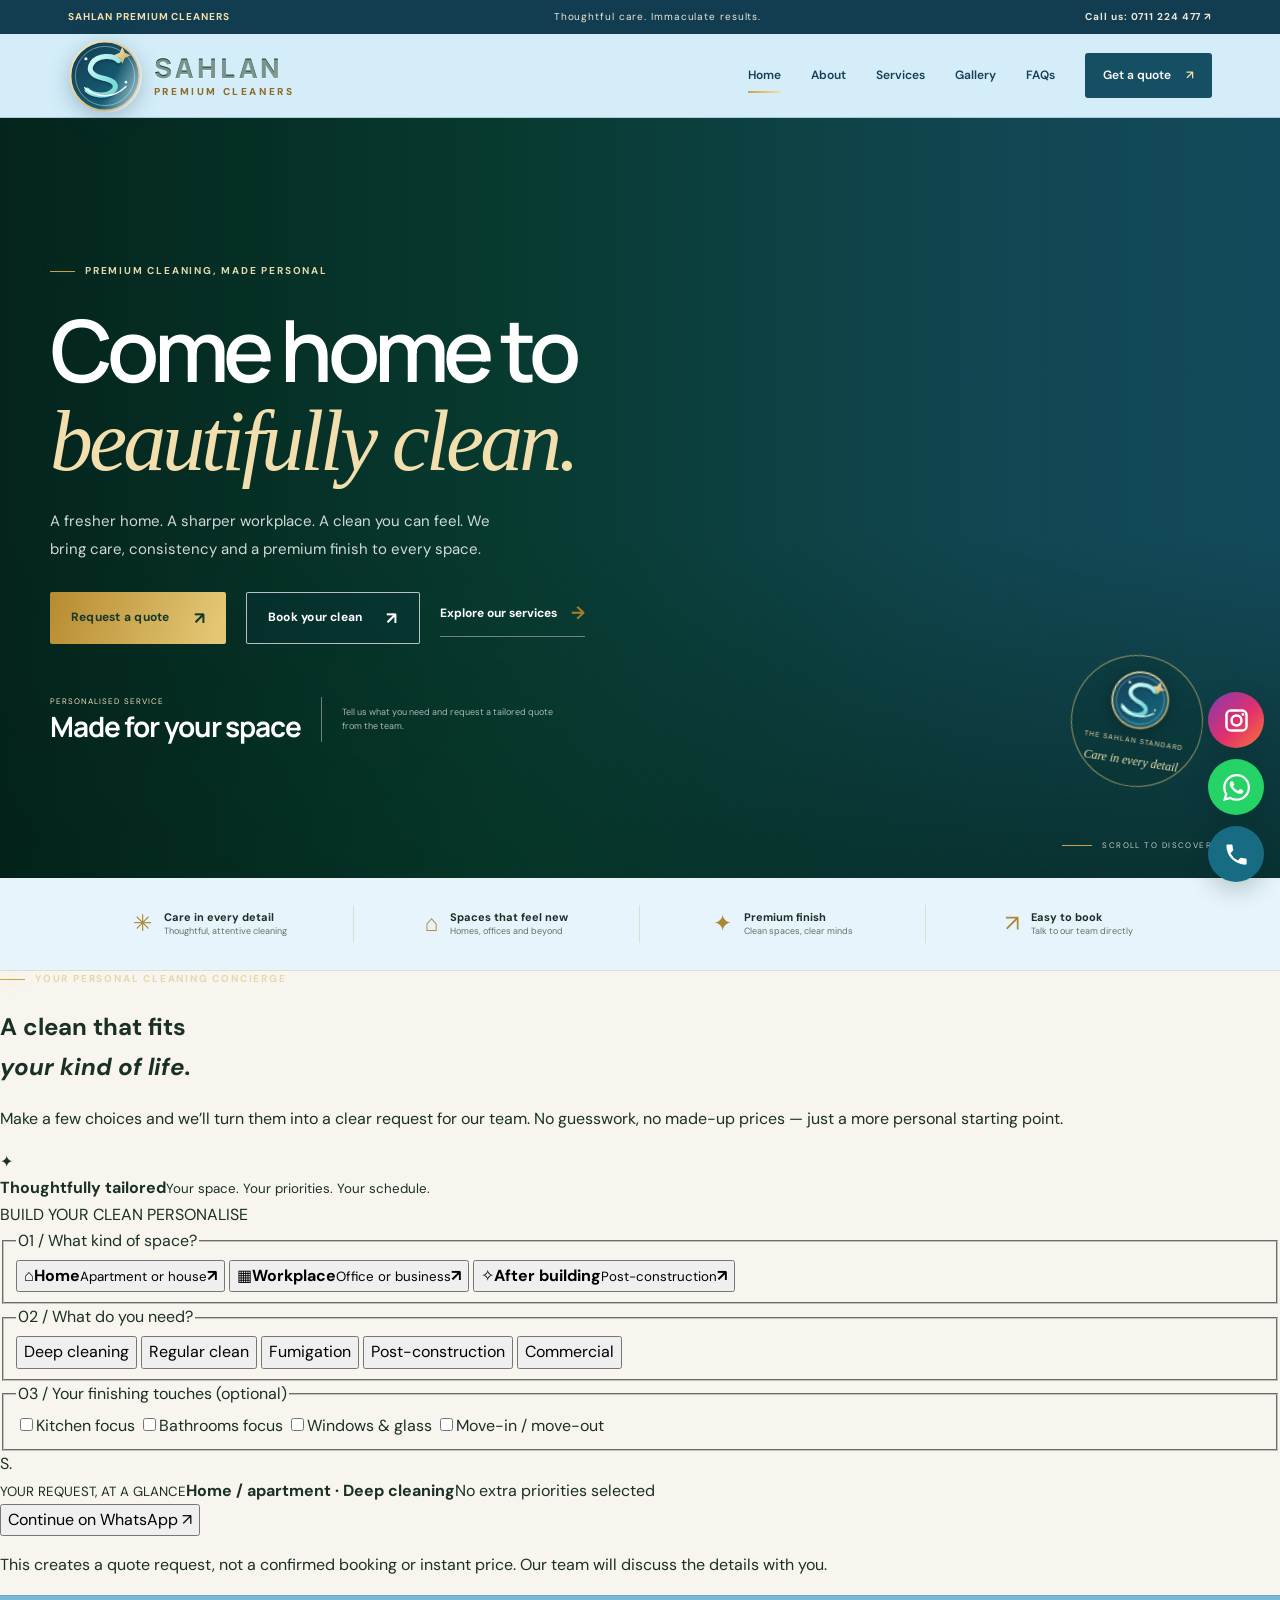
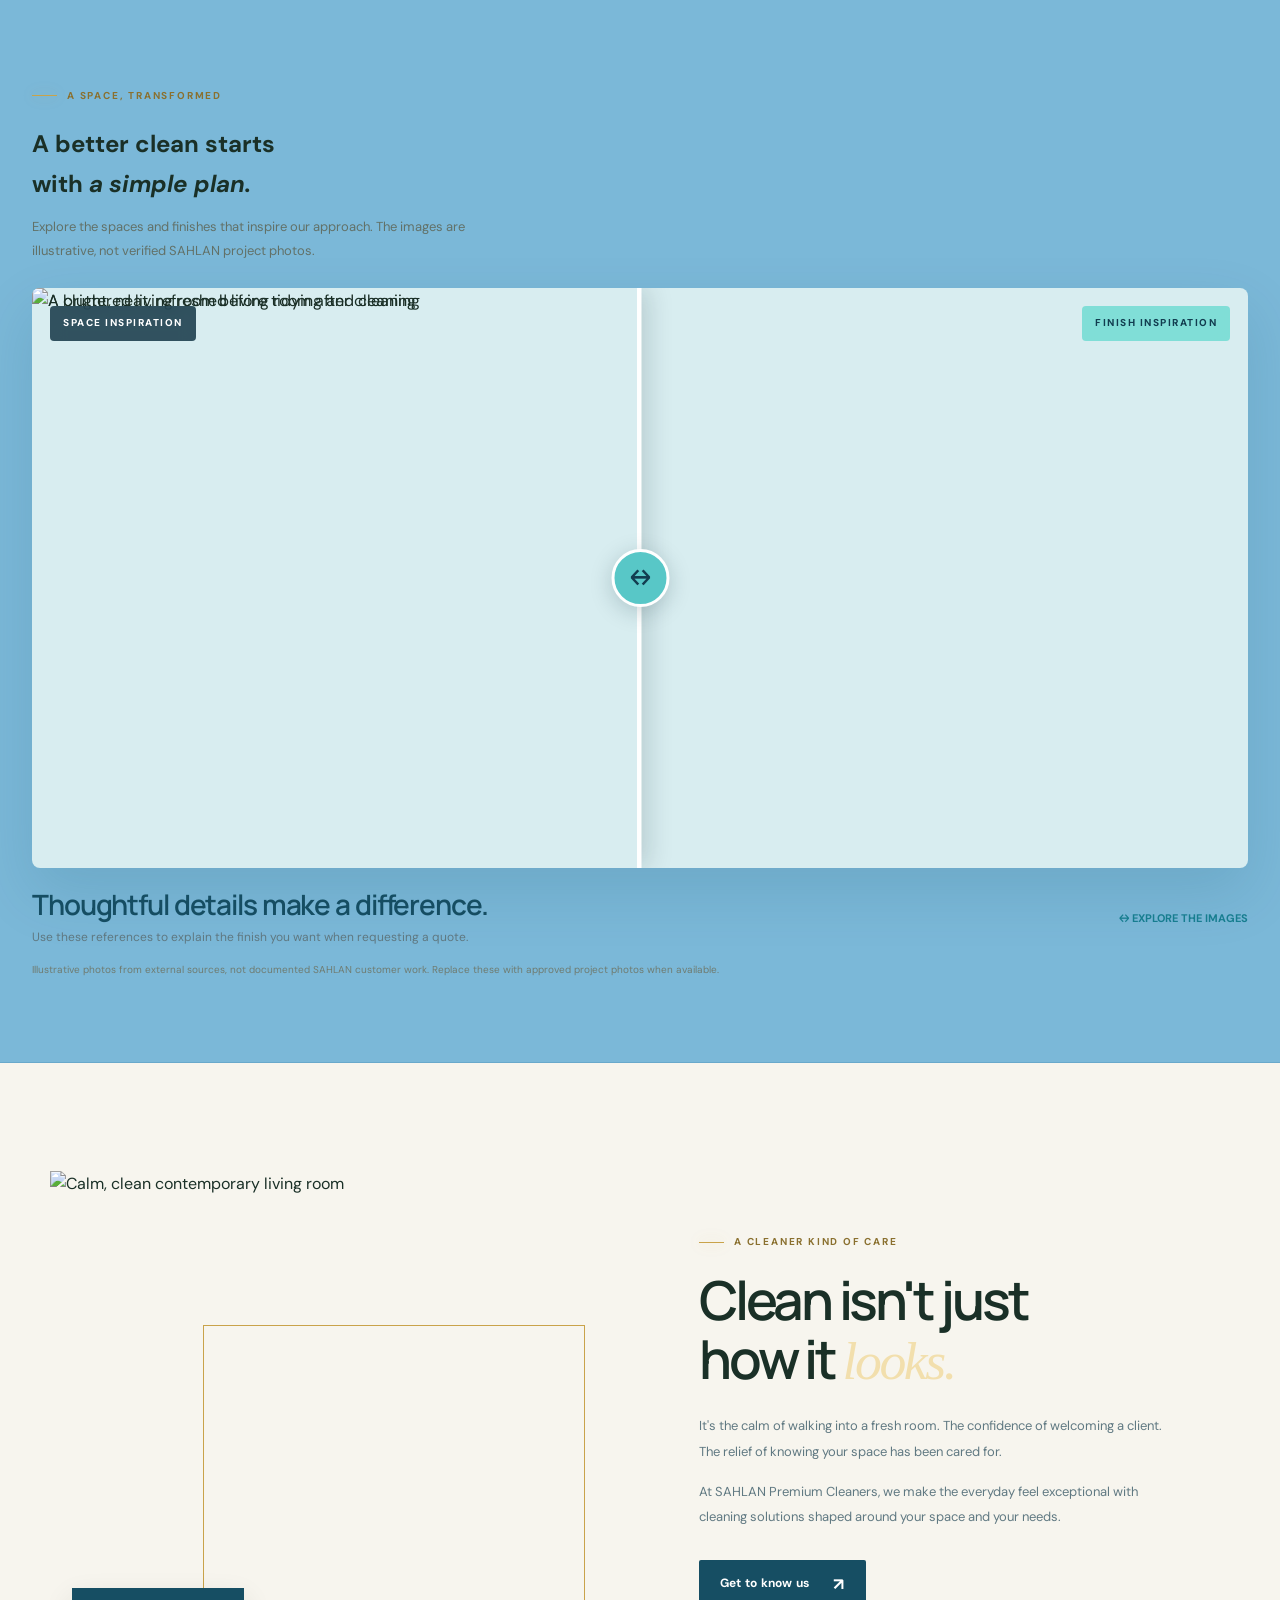
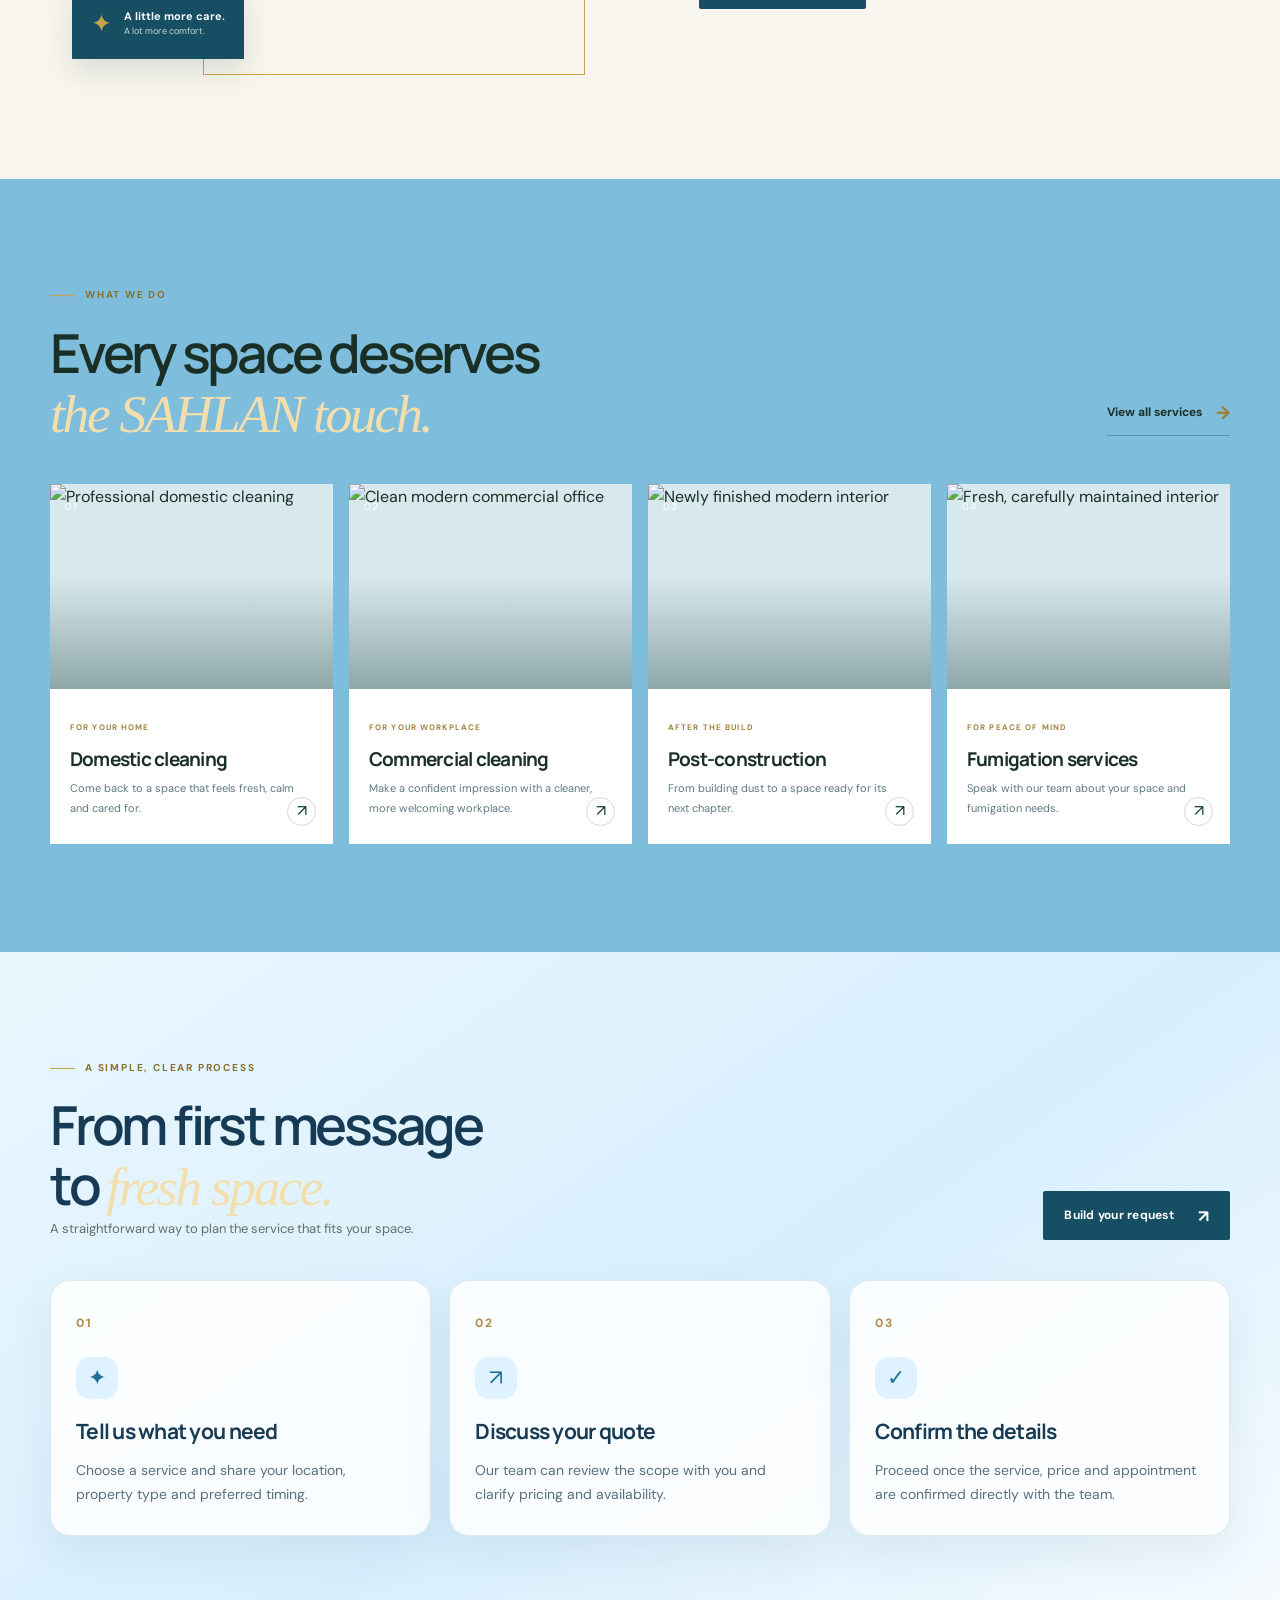
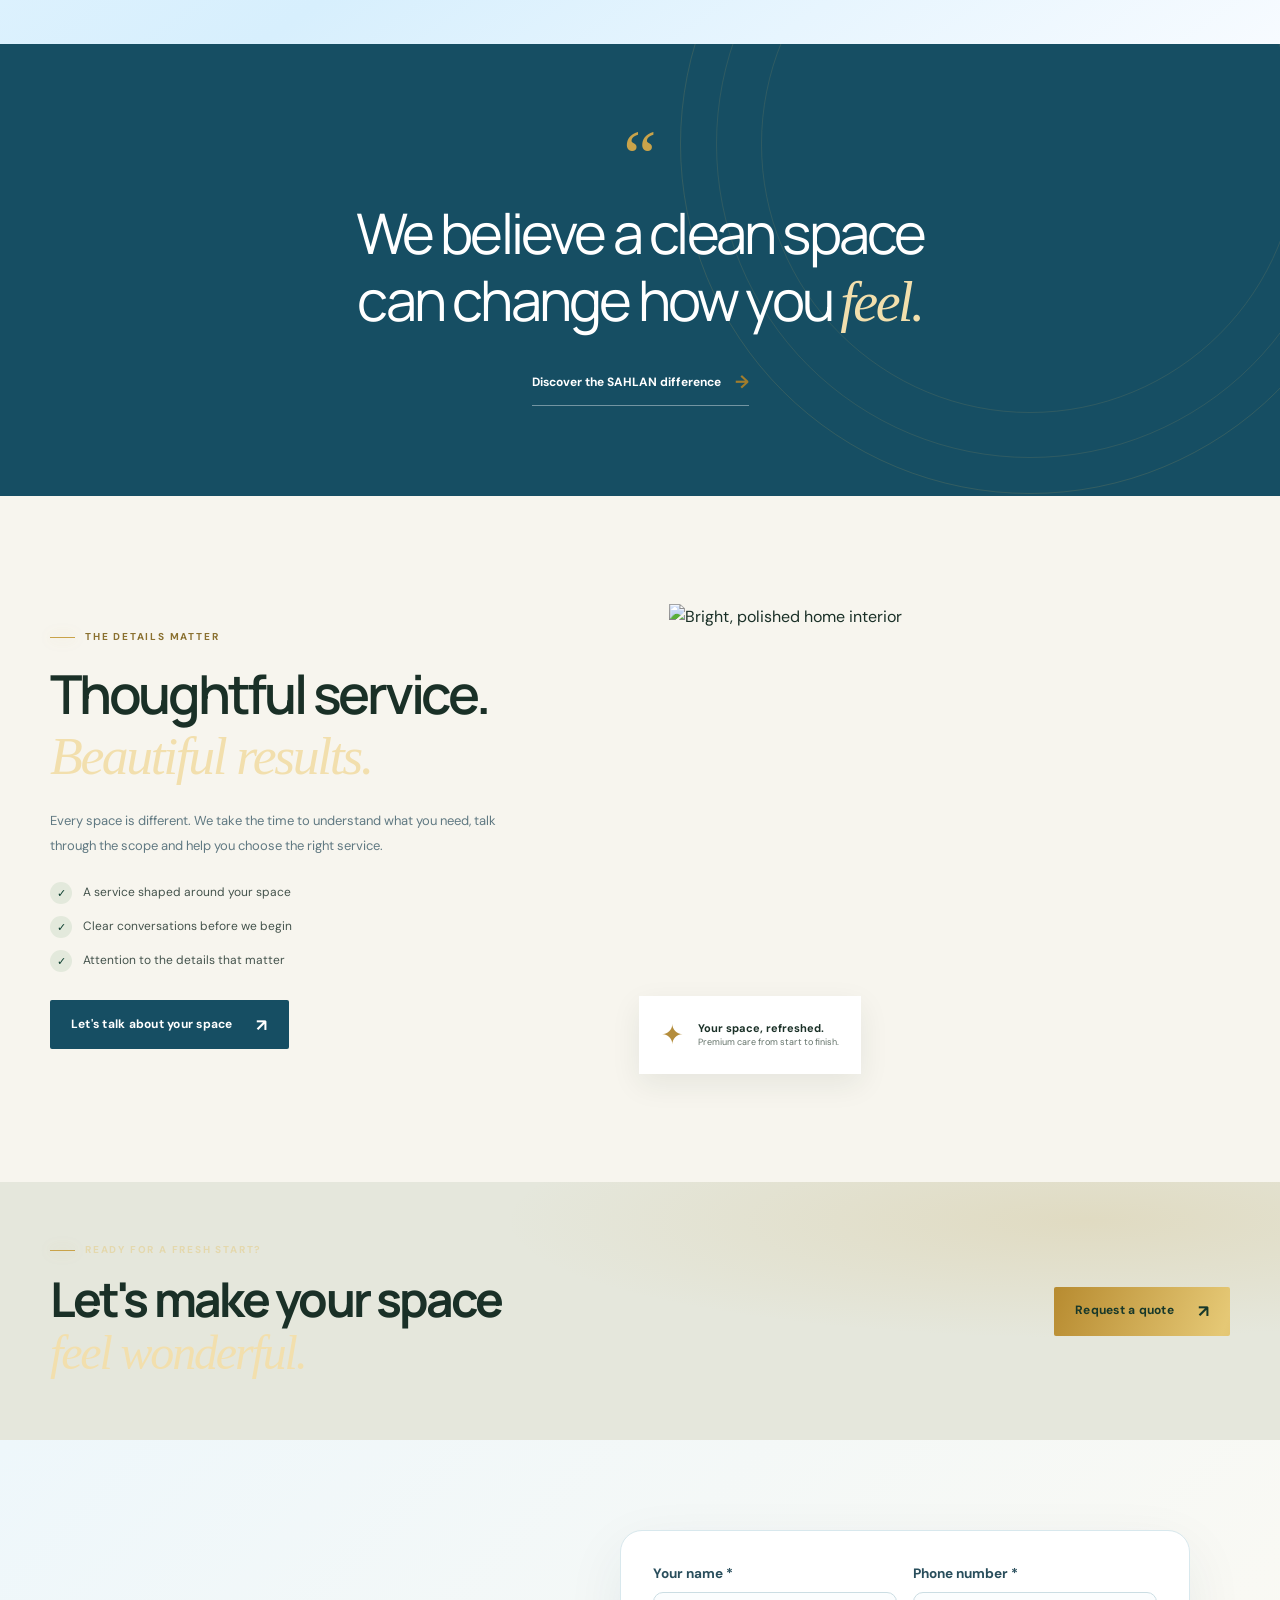
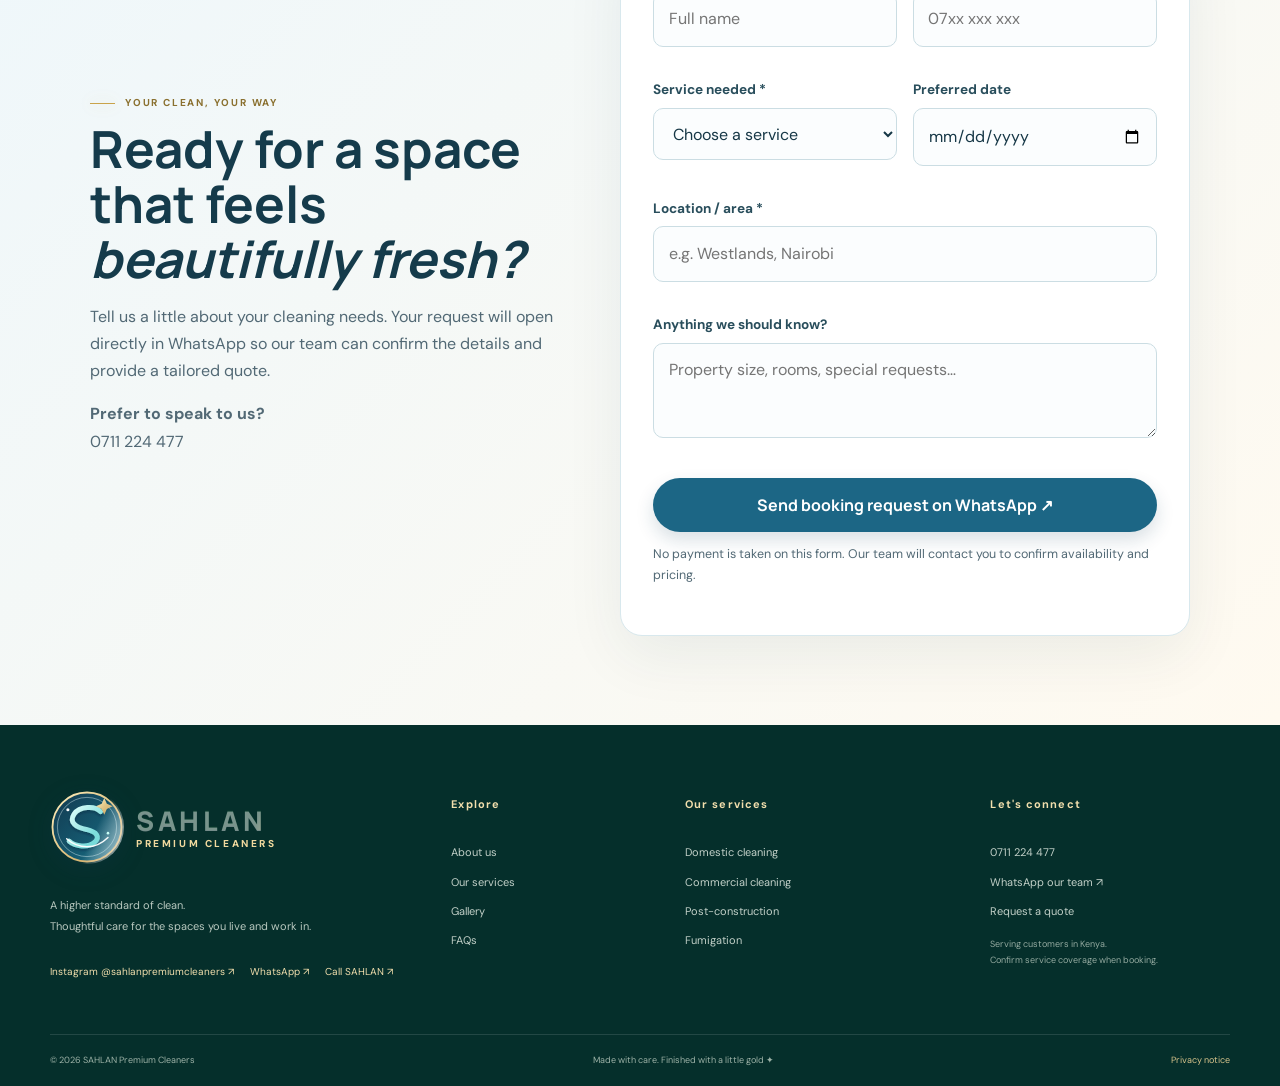
==== commit e6c6a41c: "Add interactive personalised cleaning concierge to homepage" ====
--- a/index.html
+++ b/index.html
@@ -15,7 +15,50 @@
 .home-booking .booking-submit:hover{background:#144a62}
 .home-booking .booking-note{font-size:.78rem;margin:.75rem 0 0}
 @media(max-width:760px){.home-booking-inner{grid-template-columns:1fr}.home-booking .booking-grid{grid-template-columns:1fr}.home-booking .full{grid-column:auto}}
-</style></head><body><a class="skip-link" href="#main-content">Skip to main content</a><div class="announcement"><span>SAHLAN PREMIUM CLEANERS</span><span>Thoughtful care. Immaculate results.</span><a href="tel:+254711224477">Call us: 0711 224 477 ↗</a></div><header class="site-header"><a class="brand" href="index.html" aria-label="Sahlan Premium Cleaners home"><img src="assets/logo.svg" alt="SAHLAN Premium Cleaners logo" class="brand-mark"><span class="brand-copy"><strong>SAHLAN</strong><small>PREMIUM CLEANERS</small></span></a><button class="menu-toggle" aria-label="Open navigation" aria-expanded="false"><span></span><span></span></button><nav class="main-nav" aria-label="Main navigation"><a class="active" aria-current="page" href="index.html">Home</a><a href="about.html">About</a><a href="services.html">Services</a><a href="gallery.html">Gallery</a><a href="faq.html">FAQs</a><a class="nav-cta" href="contact.html">Get a quote <span>↗</span></a></nav></header><main id="main-content"><section class="hero"><div class="hero-image" role="img" aria-label="Bright, immaculate modern living room"></div><div class="hero-shade"></div><div class="hero-content wrap"><div class="eyebrow light"><span></span> PREMIUM CLEANING, MADE PERSONAL</div><h1>Come home to<br><em>beautifully clean.</em></h1><p class="hero-lede">A fresher home. A sharper workplace. A clean you can feel. We bring care, consistency and a premium finish to every space.</p><div class="hero-actions"><a class="button button-gold" href="contact.html">Request a quote <span>↗</span></a><a class="button button-outline-light" href="contact.html#quote-form">Book your clean <span>↗</span></a><a class="text-link light-link" href="services.html">Explore our services <span>→</span></a></div><div class="hero-foot"><div class="hero-price"><span>PERSONALISED SERVICE</span><strong>Made for your space</strong></div><p>Tell us what you need and request a tailored quote from the team.</p></div></div><div class="hero-stamp"><img src="assets/logo.svg" alt=""><span>THE SAHLAN STANDARD</span><small>Care in every detail</small></div><div class="scroll-note"><span></span> SCROLL TO DISCOVER</div></section><section class="trust-strip"><div><span class="trust-icon">✳</span><p><strong>Care in every detail</strong><small>Thoughtful, attentive cleaning</small></p></div><div><span class="trust-icon">⌂</span><p><strong>Spaces that feel new</strong><small>Homes, offices and beyond</small></p></div><div><span class="trust-icon">✦</span><p><strong>Premium finish</strong><small>Clean spaces, clear minds</small></p></div><div><span class="trust-icon">↗</span><p><strong>Easy to book</strong><small>Talk to our team directly</small></p></div></section><section class="transformation-section"><div class="wrap transformation-wrap"><div class="section-heading transformation-heading"><div><div class="eyebrow"><span></span> A SPACE, TRANSFORMED</div><h2>A better clean starts<br>with <em>a simple plan.</em></h2><p class="section-intro">Explore the spaces and finishes that inspire our approach. The images are illustrative, not verified SAHLAN project photos.</p></div></div><div class="comparison-slider" data-comparison-slider aria-label="Interactive before and after room cleaning comparison"><img class="comparison-before" src="https://caracol.com.co/resizer/v2/E3NI4ZNRAJDQLKFTTHEC6HKAO4.jpg?auth=231f87cf96a7207141a4dd6c60feac75a674ee68cd229bad78875ee4e35d6ef3&height=675&quality=70&smart=true&width=1200" alt="A cluttered living room before tidying and cleaning" loading="lazy"><div class="comparison-after-wrap"><img class="comparison-after" src="https://images.unsplash.com/photo-1600210492486-724fe5c67fb0?auto=format&fit=crop&w=1800&q=90" alt="A bright, neat, refreshed living room after cleaning" loading="lazy"></div><span class="comparison-tag before">SPACE INSPIRATION</span><span class="comparison-tag after">FINISH INSPIRATION</span><div class="comparison-handle" aria-hidden="true"></div><input type="range" min="0" max="100" value="50" aria-label="Drag to compare before and after room"><span class="sr-only">Use the slider to reveal the before and after images.</span></div><div class="slider-caption"><div><h3>Thoughtful details make a difference.</h3><p>Use these references to explain the finish you want when requesting a quote.</p></div><span class="slider-hint">↔ EXPLORE THE IMAGES</span></div><p class="comparison-disclaimer">Illustrative photos from external sources, not documented SAHLAN customer work. Replace these with approved project photos when available.</p></div></section><section class="section intro-section wrap"><div class="intro-visual"><img class="intro-photo" src="https://images.unsplash.com/photo-1600210492486-724fe5c67fb0?auto=format&fit=crop&w=1000&q=85" alt="Calm, clean contemporary living room" loading="lazy"><div class="photo-label"><span class="label-star">✦</span><span><strong>A little more care.</strong><small>A lot more comfort.</small></span></div><div class="gold-orbit"></div></div><div class="intro-copy"><div class="eyebrow"><span></span> A CLEANER KIND OF CARE</div><h2>Clean isn't just<br>how it <em>looks.</em></h2><p>It's the calm of walking into a fresh room. The confidence of welcoming a client. The relief of knowing your space has been cared for.</p><p>At SAHLAN Premium Cleaners, we make the everyday feel exceptional with cleaning solutions shaped around your space and your needs.</p><a class="button button-dark" href="about.html">Get to know us <span>↗</span></a></div></section><section class="services-section"><div class="wrap section"><div class="section-heading"><div><div class="eyebrow"><span></span> WHAT WE DO</div><h2>Every space deserves<br><em>the SAHLAN touch.</em></h2></div><a class="text-link" href="services.html">View all services <span>→</span></a></div><div class="service-grid"><a class="service-card" href="domestic-cleaning.html"><div class="service-photo"><img src="https://images.unsplash.com/photo-1581578731548-c64695cc6952?auto=format&fit=crop&w=850&q=85" alt="Professional domestic cleaning" loading="lazy"><span class="service-number">01</span></div><div class="service-info"><span class="service-kicker">FOR YOUR HOME</span><h3>Domestic cleaning</h3><p>Come back to a space that feels fresh, calm and cared for.</p><span class="round-arrow">↗</span></div></a><a class="service-card" href="commercial-cleaning.html"><div class="service-photo"><img src="https://images.unsplash.com/photo-1497366754035-f200968a6e72?auto=format&fit=crop&w=850&q=85" alt="Clean modern commercial office" loading="lazy"><span class="service-number">02</span></div><div class="service-info"><span class="service-kicker">FOR YOUR WORKPLACE</span><h3>Commercial cleaning</h3><p>Make a confident impression with a cleaner, more welcoming workplace.</p><span class="round-arrow">↗</span></div></a><a class="service-card" href="post-construction.html"><div class="service-photo"><img src="https://images.unsplash.com/photo-1600607687939-ce8a6c25118c?auto=format&fit=crop&w=850&q=85" alt="Newly finished modern interior" loading="lazy"><span class="service-number">03</span></div><div class="service-info"><span class="service-kicker">AFTER THE BUILD</span><h3>Post-construction</h3><p>From building dust to a space ready for its next chapter.</p><span class="round-arrow">↗</span></div></a><a class="service-card" href="fumigation.html"><div class="service-photo"><img src="https://images.unsplash.com/photo-1584622650111-993a426fbf0a?auto=format&fit=crop&w=850&q=85" alt="Fresh, carefully maintained interior" loading="lazy"><span class="service-number">04</span></div><div class="service-info"><span class="service-kicker">FOR PEACE OF MIND</span><h3>Fumigation services</h3><p>Speak with our team about your space and fumigation needs.</p><span class="round-arrow">↗</span></div></a></div></div></section><section class="how-it-works-section"><div class="wrap section"><div class="eyebrow"><span></span> A SIMPLE, CLEAR PROCESS</div><div class="section-heading"><div><h2>From first message<br>to <em>fresh space.</em></h2><p class="section-intro">A straightforward way to plan the service that fits your space.</p></div><a class="button button-dark" href="contact.html">Build your request <span>↗</span></a></div><div class="process-grid"><article class="process-card"><span class="process-number">01</span><div class="process-icon">✦</div><h3>Tell us what you need</h3><p>Choose a service and share your location, property type and preferred timing.</p></article><article class="process-card"><span class="process-number">02</span><div class="process-icon">↗</div><h3>Discuss your quote</h3><p>Our team can review the scope with you and clarify pricing and availability.</p></article><article class="process-card"><span class="process-number">03</span><div class="process-icon">✓</div><h3>Confirm the details</h3><p>Proceed once the service, price and appointment are confirmed directly with the team.</p></article></div></div></section><section class="statement"><div class="statement-pattern"></div><div class="wrap statement-inner"><span class="statement-mark">“</span><p>We believe a clean space<br>can change how you <em>feel.</em></p><a class="text-link light-link" href="about.html">Discover the SAHLAN difference <span>→</span></a></div></section><section class="section wrap feature-section"><div class="feature-copy"><div class="eyebrow"><span></span> THE DETAILS MATTER</div><h2>Thoughtful service.<br><em>Beautiful results.</em></h2><p>Every space is different. We take the time to understand what you need, talk through the scope and help you choose the right service.</p><ul class="check-list"><li><span>✓</span> A service shaped around your space</li><li><span>✓</span> Clear conversations before we begin</li><li><span>✓</span> Attention to the details that matter</li></ul><a class="button button-dark" href="contact.html">Let's talk about your space <span>↗</span></a></div><div class="feature-visual"><img src="https://images.unsplash.com/photo-1600566753086-00f18fb6b3ea?auto=format&fit=crop&w=1100&q=85" alt="Bright, polished home interior" loading="lazy"><div class="feature-note"><span>✦</span><p><strong>Your space, refreshed.</strong><small>Premium care from start to finish.</small></p></div></div></section><section class="cta-band"><div class="wrap cta-inner"><div><div class="eyebrow light"><span></span> READY FOR A FRESH START?</div><h2>Let's make your space<br><em>feel wonderful.</em></h2></div><a class="button button-gold" href="contact.html">Request a quote <span>↗</span></a></div></section>
+</style></head><body><a class="skip-link" href="#main-content">Skip to main content</a><div class="announcement"><span>SAHLAN PREMIUM CLEANERS</span><span>Thoughtful care. Immaculate results.</span><a href="tel:+254711224477">Call us: 0711 224 477 ↗</a></div><header class="site-header"><a class="brand" href="index.html" aria-label="Sahlan Premium Cleaners home"><img src="assets/logo.svg" alt="SAHLAN Premium Cleaners logo" class="brand-mark"><span class="brand-copy"><strong>SAHLAN</strong><small>PREMIUM CLEANERS</small></span></a><button class="menu-toggle" aria-label="Open navigation" aria-expanded="false"><span></span><span></span></button><nav class="main-nav" aria-label="Main navigation"><a class="active" aria-current="page" href="index.html">Home</a><a href="about.html">About</a><a href="services.html">Services</a><a href="gallery.html">Gallery</a><a href="faq.html">FAQs</a><a class="nav-cta" href="contact.html">Get a quote <span>↗</span></a></nav></header><main id="main-content"><section class="hero"><div class="hero-image" role="img" aria-label="Bright, immaculate modern living room"></div><div class="hero-shade"></div><div class="hero-content wrap"><div class="eyebrow light"><span></span> PREMIUM CLEANING, MADE PERSONAL</div><h1>Come home to<br><em>beautifully clean.</em></h1><p class="hero-lede">A fresher home. A sharper workplace. A clean you can feel. We bring care, consistency and a premium finish to every space.</p><div class="hero-actions"><a class="button button-gold" href="contact.html">Request a quote <span>↗</span></a><a class="button button-outline-light" href="contact.html#quote-form">Book your clean <span>↗</span></a><a class="text-link light-link" href="services.html">Explore our services <span>→</span></a></div><div class="hero-foot"><div class="hero-price"><span>PERSONALISED SERVICE</span><strong>Made for your space</strong></div><p>Tell us what you need and request a tailored quote from the team.</p></div></div><div class="hero-stamp"><img src="assets/logo.svg" alt=""><span>THE SAHLAN STANDARD</span><small>Care in every detail</small></div><div class="scroll-note"><span></span> SCROLL TO DISCOVER</div></section><section class="trust-strip"><div><span class="trust-icon">✳</span><p><strong>Care in every detail</strong><small>Thoughtful, attentive cleaning</small></p></div><div><span class="trust-icon">⌂</span><p><strong>Spaces that feel new</strong><small>Homes, offices and beyond</small></p></div><div><span class="trust-icon">✦</span><p><strong>Premium finish</strong><small>Clean spaces, clear minds</small></p></div><div><span class="trust-icon">↗</span><p><strong>Easy to book</strong><small>Talk to our team directly</small></p></div></section>
+<section class="concierge-section" id="clean-concierge" aria-labelledby="concierge-title">
+  <div class="concierge-shell">
+    <div class="concierge-intro">
+      <div class="eyebrow light"><span></span> YOUR PERSONAL CLEANING CONCIERGE</div>
+      <h2 id="concierge-title">A clean that fits<br><em>your kind of life.</em></h2>
+      <p>Make a few choices and we’ll turn them into a clear request for our team. No guesswork, no made-up prices — just a more personal starting point.</p>
+      <div class="concierge-assurance"><span>✦</span><div><strong>Thoughtfully tailored</strong><small>Your space. Your priorities. Your schedule.</small></div></div>
+    </div>
+    <div class="concierge-panel">
+      <div class="concierge-topline"><span>BUILD YOUR CLEAN</span><span class="concierge-step"><i></i> PERSONALISE</span></div>
+      <fieldset class="concierge-group"><legend>01 / What kind of space?</legend>
+        <div class="concierge-options" data-choice-group="space">
+          <button type="button" class="concierge-option is-selected" data-value="Home / apartment" aria-pressed="true"><span class="concierge-option-icon">⌂</span><span><strong>Home</strong><small>Apartment or house</small></span><b>↗</b></button>
+          <button type="button" class="concierge-option" data-value="Office / commercial space" aria-pressed="false"><span class="concierge-option-icon">▦</span><span><strong>Workplace</strong><small>Office or business</small></span><b>↗</b></button>
+          <button type="button" class="concierge-option" data-value="Newly built / renovated space" aria-pressed="false"><span class="concierge-option-icon">✧</span><span><strong>After building</strong><small>Post-construction</small></span><b>↗</b></button>
+        </div>
+      </fieldset>
+      <fieldset class="concierge-group"><legend>02 / What do you need?</legend>
+        <div class="concierge-chips" data-choice-group="service">
+          <button type="button" class="concierge-chip is-selected" data-value="Deep cleaning" aria-pressed="true">Deep cleaning</button>
+          <button type="button" class="concierge-chip" data-value="Regular cleaning" aria-pressed="false">Regular clean</button>
+          <button type="button" class="concierge-chip" data-value="Fumigation" aria-pressed="false">Fumigation</button>
+          <button type="button" class="concierge-chip" data-value="Post-construction cleaning" aria-pressed="false">Post-construction</button>
+          <button type="button" class="concierge-chip" data-value="Commercial cleaning" aria-pressed="false">Commercial</button>
+        </div>
+      </fieldset>
+      <fieldset class="concierge-group"><legend>03 / Your finishing touches <span>(optional)</span></legend>
+        <div class="concierge-extras">
+          <label><input type="checkbox" value="Kitchen focus"><span class="concierge-check"></span><span>Kitchen focus</span></label>
+          <label><input type="checkbox" value="Bathrooms focus"><span class="concierge-check"></span><span>Bathrooms focus</span></label>
+          <label><input type="checkbox" value="Windows and glass"><span class="concierge-check"></span><span>Windows &amp; glass</span></label>
+          <label><input type="checkbox" value="Move-in / move-out"><span class="concierge-check"></span><span>Move-in / move-out</span></label>
+        </div>
+      </fieldset>
+      <div class="concierge-summary" aria-live="polite">
+        <div class="concierge-summary-mark">S.</div><div class="concierge-summary-copy"><small>YOUR REQUEST, AT A GLANCE</small><strong data-concierge-summary>Home / apartment · Deep cleaning</strong><span data-concierge-extras>No extra priorities selected</span></div>
+      </div>
+      <button class="concierge-submit" type="button" data-concierge-submit>Continue on WhatsApp <span>↗</span></button>
+      <p class="concierge-footnote">This creates a quote request, not a confirmed booking or instant price. Our team will discuss the details with you.</p>
+    </div>
+  </div>
+</section>
+<section class="transformation-section"><div class="wrap transformation-wrap"><div class="section-heading transformation-heading"><div><div class="eyebrow"><span></span> A SPACE, TRANSFORMED</div><h2>A better clean starts<br>with <em>a simple plan.</em></h2><p class="section-intro">Explore the spaces and finishes that inspire our approach. The images are illustrative, not verified SAHLAN project photos.</p></div></div><div class="comparison-slider" data-comparison-slider aria-label="Interactive before and after room cleaning comparison"><img class="comparison-before" src="https://caracol.com.co/resizer/v2/E3NI4ZNRAJDQLKFTTHEC6HKAO4.jpg?auth=231f87cf96a7207141a4dd6c60feac75a674ee68cd229bad78875ee4e35d6ef3&height=675&quality=70&smart=true&width=1200" alt="A cluttered living room before tidying and cleaning" loading="lazy"><div class="comparison-after-wrap"><img class="comparison-after" src="https://images.unsplash.com/photo-1600210492486-724fe5c67fb0?auto=format&fit=crop&w=1800&q=90" alt="A bright, neat, refreshed living room after cleaning" loading="lazy"></div><span class="comparison-tag before">SPACE INSPIRATION</span><span class="comparison-tag after">FINISH INSPIRATION</span><div class="comparison-handle" aria-hidden="true"></div><input type="range" min="0" max="100" value="50" aria-label="Drag to compare before and after room"><span class="sr-only">Use the slider to reveal the before and after images.</span></div><div class="slider-caption"><div><h3>Thoughtful details make a difference.</h3><p>Use these references to explain the finish you want when requesting a quote.</p></div><span class="slider-hint">↔ EXPLORE THE IMAGES</span></div><p class="comparison-disclaimer">Illustrative photos from external sources, not documented SAHLAN customer work. Replace these with approved project photos when available.</p></div></section><section class="section intro-section wrap"><div class="intro-visual"><img class="intro-photo" src="https://images.unsplash.com/photo-1600210492486-724fe5c67fb0?auto=format&fit=crop&w=1000&q=85" alt="Calm, clean contemporary living room" loading="lazy"><div class="photo-label"><span class="label-star">✦</span><span><strong>A little more care.</strong><small>A lot more comfort.</small></span></div><div class="gold-orbit"></div></div><div class="intro-copy"><div class="eyebrow"><span></span> A CLEANER KIND OF CARE</div><h2>Clean isn't just<br>how it <em>looks.</em></h2><p>It's the calm of walking into a fresh room. The confidence of welcoming a client. The relief of knowing your space has been cared for.</p><p>At SAHLAN Premium Cleaners, we make the everyday feel exceptional with cleaning solutions shaped around your space and your needs.</p><a class="button button-dark" href="about.html">Get to know us <span>↗</span></a></div></section><section class="services-section"><div class="wrap section"><div class="section-heading"><div><div class="eyebrow"><span></span> WHAT WE DO</div><h2>Every space deserves<br><em>the SAHLAN touch.</em></h2></div><a class="text-link" href="services.html">View all services <span>→</span></a></div><div class="service-grid"><a class="service-card" href="domestic-cleaning.html"><div class="service-photo"><img src="https://images.unsplash.com/photo-1581578731548-c64695cc6952?auto=format&fit=crop&w=850&q=85" alt="Professional domestic cleaning" loading="lazy"><span class="service-number">01</span></div><div class="service-info"><span class="service-kicker">FOR YOUR HOME</span><h3>Domestic cleaning</h3><p>Come back to a space that feels fresh, calm and cared for.</p><span class="round-arrow">↗</span></div></a><a class="service-card" href="commercial-cleaning.html"><div class="service-photo"><img src="https://images.unsplash.com/photo-1497366754035-f200968a6e72?auto=format&fit=crop&w=850&q=85" alt="Clean modern commercial office" loading="lazy"><span class="service-number">02</span></div><div class="service-info"><span class="service-kicker">FOR YOUR WORKPLACE</span><h3>Commercial cleaning</h3><p>Make a confident impression with a cleaner, more welcoming workplace.</p><span class="round-arrow">↗</span></div></a><a class="service-card" href="post-construction.html"><div class="service-photo"><img src="https://images.unsplash.com/photo-1600607687939-ce8a6c25118c?auto=format&fit=crop&w=850&q=85" alt="Newly finished modern interior" loading="lazy"><span class="service-number">03</span></div><div class="service-info"><span class="service-kicker">AFTER THE BUILD</span><h3>Post-construction</h3><p>From building dust to a space ready for its next chapter.</p><span class="round-arrow">↗</span></div></a><a class="service-card" href="fumigation.html"><div class="service-photo"><img src="https://images.unsplash.com/photo-1584622650111-993a426fbf0a?auto=format&fit=crop&w=850&q=85" alt="Fresh, carefully maintained interior" loading="lazy"><span class="service-number">04</span></div><div class="service-info"><span class="service-kicker">FOR PEACE OF MIND</span><h3>Fumigation services</h3><p>Speak with our team about your space and fumigation needs.</p><span class="round-arrow">↗</span></div></a></div></div></section><section class="how-it-works-section"><div class="wrap section"><div class="eyebrow"><span></span> A SIMPLE, CLEAR PROCESS</div><div class="section-heading"><div><h2>From first message<br>to <em>fresh space.</em></h2><p class="section-intro">A straightforward way to plan the service that fits your space.</p></div><a class="button button-dark" href="contact.html">Build your request <span>↗</span></a></div><div class="process-grid"><article class="process-card"><span class="process-number">01</span><div class="process-icon">✦</div><h3>Tell us what you need</h3><p>Choose a service and share your location, property type and preferred timing.</p></article><article class="process-card"><span class="process-number">02</span><div class="process-icon">↗</div><h3>Discuss your quote</h3><p>Our team can review the scope with you and clarify pricing and availability.</p></article><article class="process-card"><span class="process-number">03</span><div class="process-icon">✓</div><h3>Confirm the details</h3><p>Proceed once the service, price and appointment are confirmed directly with the team.</p></article></div></div></section><section class="statement"><div class="statement-pattern"></div><div class="wrap statement-inner"><span class="statement-mark">“</span><p>We believe a clean space<br>can change how you <em>feel.</em></p><a class="text-link light-link" href="about.html">Discover the SAHLAN difference <span>→</span></a></div></section><section class="section wrap feature-section"><div class="feature-copy"><div class="eyebrow"><span></span> THE DETAILS MATTER</div><h2>Thoughtful service.<br><em>Beautiful results.</em></h2><p>Every space is different. We take the time to understand what you need, talk through the scope and help you choose the right service.</p><ul class="check-list"><li><span>✓</span> A service shaped around your space</li><li><span>✓</span> Clear conversations before we begin</li><li><span>✓</span> Attention to the details that matter</li></ul><a class="button button-dark" href="contact.html">Let's talk about your space <span>↗</span></a></div><div class="feature-visual"><img src="https://images.unsplash.com/photo-1600566753086-00f18fb6b3ea?auto=format&fit=crop&w=1100&q=85" alt="Bright, polished home interior" loading="lazy"><div class="feature-note"><span>✦</span><p><strong>Your space, refreshed.</strong><small>Premium care from start to finish.</small></p></div></div></section><section class="cta-band"><div class="wrap cta-inner"><div><div class="eyebrow light"><span></span> READY FOR A FRESH START?</div><h2>Let's make your space<br><em>feel wonderful.</em></h2></div><a class="button button-gold" href="contact.html">Request a quote <span>↗</span></a></div></section>
 <section class="home-booking" id="booking">
   <div class="home-booking-inner">
     <div>
--- a/assets/styles.css
+++ b/assets/styles.css
@@ -179,3 +179,73 @@
 @keyframes sahlan-stamp-pulse-v8{0%,100%{filter:drop-shadow(0 3px 9px rgba(0,0,0,.3))}50%{filter:drop-shadow(0 5px 15px rgba(197,160,91,.55))}}
 @media(max-width:760px){.brand{gap:8px;min-height:62px}.brand-mark{width:60px!important;height:60px!important;min-width:60px;flex-basis:60px}.brand:before{width:66px;height:66px;left:-3px}.brand:after{width:60px;height:60px}.brand-copy strong{font-size:20px!important;letter-spacing:.1em!important}.brand-copy small{font-size:7px;letter-spacing:.17em!important}.hero-actions{align-items:stretch;gap:10px}.hero-actions .button{min-height:48px;padding:0 14px;gap:10px}.hero-actions .text-link{margin-top:5px}.hero-stamp{width:104px;height:104px;right:4%;bottom:9%}.hero-stamp img{width:46px;height:46px}}
 @media(prefers-reduced-motion:reduce){.brand-mark,.brand:before,.brand:after,.brand-copy strong,.hero-stamp img{animation:none!important;transition:none!important}.brand-mark{transform:none!important;filter:drop-shadow(0 4px 7px rgba(10,53,76,.2))}}
+
+
+/* SAHLAN PREMIUM EXPERIENCE — emerald & gold motion system */
+:root{
+  --green:#0b3d2e;
+  --green2:#11634a;
+  --green3:#25805d;
+  --gold:#c9a34a;
+  --gold2:#f2dfad;
+  --ivory:#f7f5ee;
+  --ink:#1a3027;
+  --muted:#627168;
+  --line:#d9dfd5;
+}
+html{scroll-behavior:smooth;scroll-padding-top:100px}
+body{background:var(--ivory);color:var(--ink)}
+.site-header{transition:height .35s ease,background .35s ease,box-shadow .35s ease,border-color .35s ease}
+.site-header.scrolled{box-shadow:0 12px 35px rgba(5,39,27,.10);background:rgba(250,249,243,.96);border-bottom-color:rgba(201,163,74,.34)}
+.brand-mark{filter:drop-shadow(0 4px 8px rgba(8,58,41,.16));transition:transform .55s cubic-bezier(.2,.8,.2,1),filter .4s}
+.brand:hover .brand-mark{transform:rotate(-5deg) scale(1.055);filter:drop-shadow(0 7px 12px rgba(201,163,74,.34))}
+.brand-copy strong{color:var(--green);background:linear-gradient(110deg,var(--green) 0%,var(--green) 36%,#c9a34a 48%,var(--green) 60%,var(--green) 100%);background-size:240% 100%;background-clip:text;-webkit-background-clip:text;-webkit-text-fill-color:transparent;animation:sahlan-gold-glint 8s ease-in-out infinite}
+.main-nav>a:not(.nav-cta):after{height:2px;background:linear-gradient(90deg,var(--gold),#f4dfaa)}
+.nav-cta,.button-dark,.button-gold,.button,.btn{transition:transform .3s cubic-bezier(.2,.8,.2,1),box-shadow .3s ease,background .3s ease,border-color .3s ease}
+.nav-cta:hover,.button-dark:hover,.button-gold:hover,.button:hover,.btn:hover{transform:translateY(-3px);box-shadow:0 12px 28px rgba(8,55,39,.18)}
+.hero{isolation:isolate}
+.hero-image{will-change:transform;transform:scale(1.035);animation:emerald-hero-drift 24s ease-in-out infinite alternate}
+.hero-shade{background:linear-gradient(90deg,rgba(3,34,24,.94) 0%,rgba(5,54,37,.82) 40%,rgba(5,51,35,.27) 76%,rgba(5,51,35,.12) 100%),linear-gradient(0deg,rgba(3,31,22,.6),transparent 45%)}
+.hero-content{animation:premium-hero-in 1s cubic-bezier(.2,.75,.25,1) both}
+.eyebrow>span{background:var(--gold);box-shadow:0 0 14px rgba(201,163,74,.38)}
+.hero h1 em,.section h2 em,.statement p em,.cta-band h2 em,.page-hero h1 em{color:var(--gold2)}
+.service-card,.service-tile,.feature-card,.gallery-item,.process-card,.value-card,.testimonial,.booking-card,.content-card{transition:transform .42s cubic-bezier(.2,.8,.2,1),box-shadow .42s ease,border-color .3s ease}
+.service-card:hover,.service-tile:hover,.feature-card:hover,.gallery-item:hover,.process-card:hover,.value-card:hover,.testimonial:hover,.content-card:hover{transform:translateY(-7px);box-shadow:0 24px 55px rgba(7,47,32,.13);border-color:rgba(201,163,74,.55)}
+.service-card img,.service-tile img,.gallery-item img,.feature-card img{transition:transform .8s cubic-bezier(.2,.8,.2,1),filter .6s ease}
+.service-card:hover img,.service-tile:hover img,.gallery-item:hover img,.feature-card:hover img{transform:scale(1.045);filter:saturate(1.06)}
+img{transition:filter .35s ease}
+.button-gold,.btn.gold{background:linear-gradient(110deg,#b78b30,#e5c875,#c29b43);background-size:200% 100%;color:#17382a}
+.cta-band{position:relative;isolation:isolate;overflow:hidden}
+.cta-band:after{content:"";position:absolute;inset:0;z-index:-1;pointer-events:none;background:radial-gradient(ellipse at 85% 15%,rgba(201,163,74,.18),transparent 38%);animation:gold-atmosphere 9s ease-in-out infinite alternate}
+.footer{border-top:1px solid rgba(201,163,74,.25)}
+.footer a{transition:color .25s ease}
+.footer a:hover{color:var(--gold2)}
+.float-wa{transition:transform .3s ease,box-shadow .3s ease}
+.float-wa:hover{transform:translateY(-4px) scale(1.025);box-shadow:0 14px 32px rgba(8,55,39,.24)}
+/* Scroll reveals are enabled only after JavaScript is ready. */
+.motion-ready .reveal{opacity:0;transform:translateY(24px);transition:opacity .75s ease,transform .75s cubic-bezier(.2,.75,.25,1);transition-delay:var(--reveal-delay,0ms)}
+.motion-ready .reveal.is-visible{opacity:1;transform:translateY(0)}
+.motion-ready .reveal-left{transform:translateX(-26px)}
+.motion-ready .reveal-left.is-visible{transform:translateX(0)}
+.motion-ready .reveal-right{transform:translateX(26px)}
+.motion-ready .reveal-right.is-visible{transform:translateX(0)}
+.site-progress{position:fixed;top:0;left:0;width:100%;height:3px;z-index:1000;pointer-events:none;transform-origin:left;transform:scaleX(0);background:linear-gradient(90deg,#a67d2d,#f2dfad,#c9a34a);box-shadow:0 0 12px rgba(201,163,74,.45)}
+.site-transition{position:fixed;inset:0;z-index:9999;pointer-events:none;opacity:0;background:var(--green);transition:opacity .24s ease}
+.site-transition:after{content:"SAHLAN";position:absolute;top:50%;left:50%;transform:translate(-50%,-50%);font:800 clamp(22px,4vw,40px)/1 Manrope,sans-serif;letter-spacing:.2em;color:#f2dfad}
+.site-transition.is-leaving{opacity:1}
+@keyframes sahlan-gold-glint{0%,72%,100%{background-position:100% 0}84%{background-position:0 0}}
+@keyframes emerald-hero-drift{0%{transform:scale(1.035) translate3d(0,0,0)}100%{transform:scale(1.09) translate3d(-.7%,.4%,0)}}
+@keyframes premium-hero-in{from{opacity:0;transform:translateY(22px);filter:blur(3px)}to{opacity:1;transform:translateY(0);filter:blur(0)}}
+@keyframes gold-atmosphere{0%{opacity:.35;transform:scale(1)}100%{opacity:1;transform:scale(1.04)}}
+@media(max-width:760px){
+  .hero-image{animation:none;transform:scale(1.025)}
+  .motion-ready .reveal,.motion-ready .reveal-left,.motion-ready .reveal-right{transform:translateY(16px)}
+  .motion-ready .reveal.is-visible,.motion-ready .reveal-left.is-visible,.motion-ready .reveal-right.is-visible{transform:translateY(0)}
+  .site-header.scrolled{height:76px}
+}
+@media(prefers-reduced-motion:reduce){
+  html{scroll-behavior:auto}
+  *,*::before,*::after{animation-duration:.01ms!important;animation-iteration-count:1!important;scroll-behavior:auto!important;transition-duration:.01ms!important}
+  .motion-ready .reveal,.motion-ready .reveal-left,.motion-ready .reveal-right{opacity:1;transform:none}
+  .site-transition{display:none}
+}
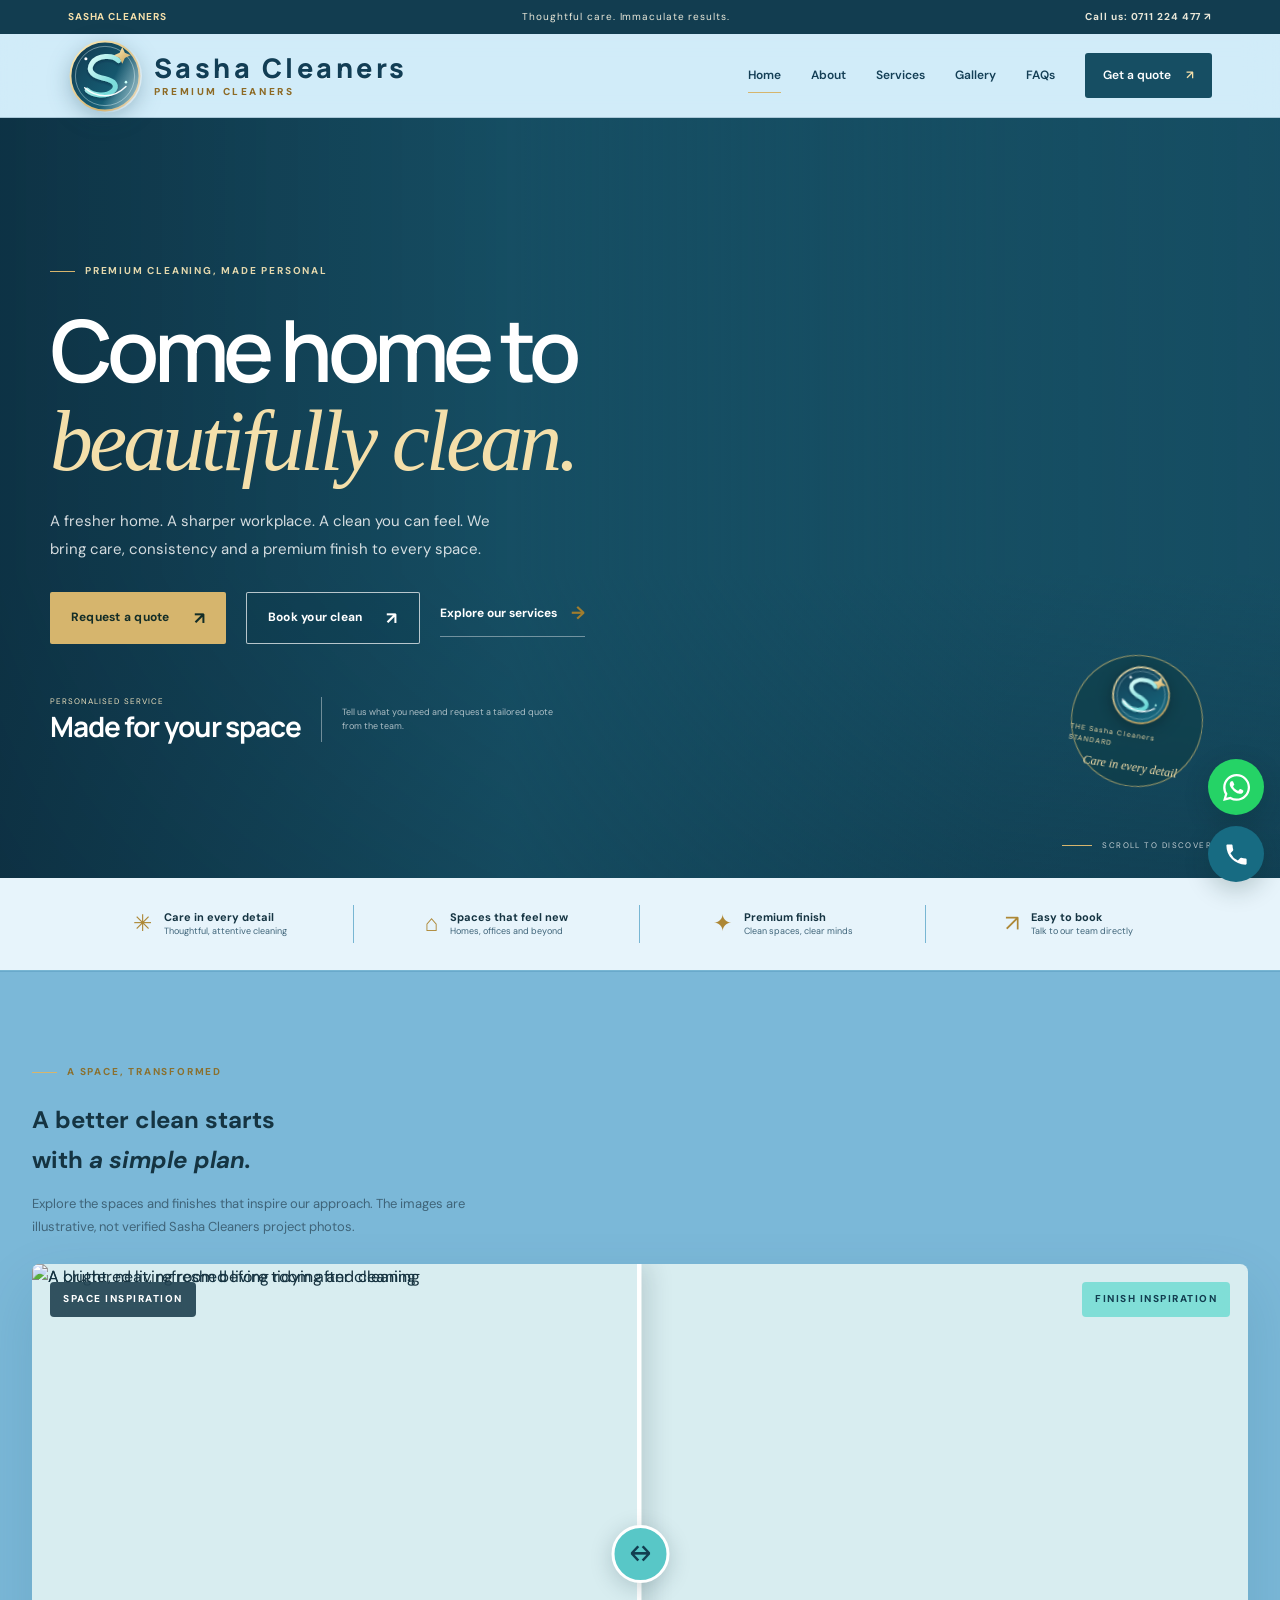
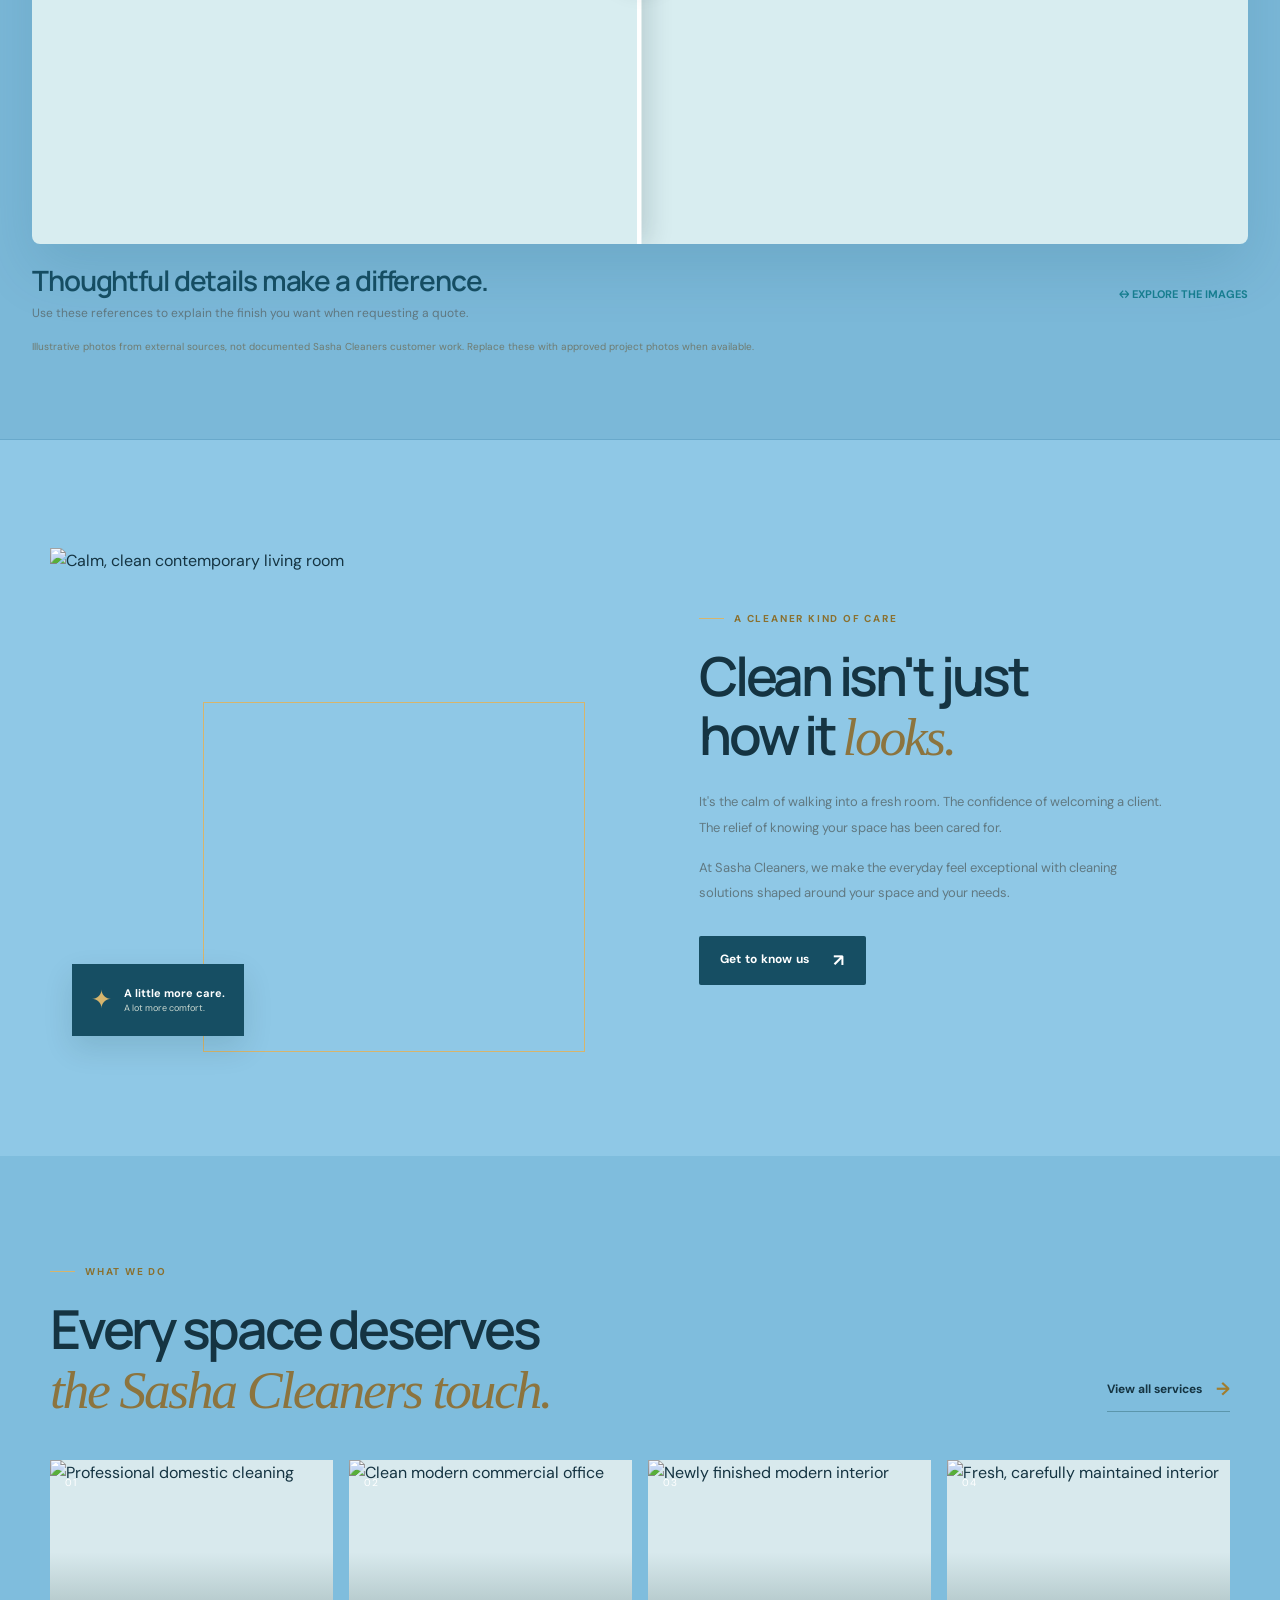
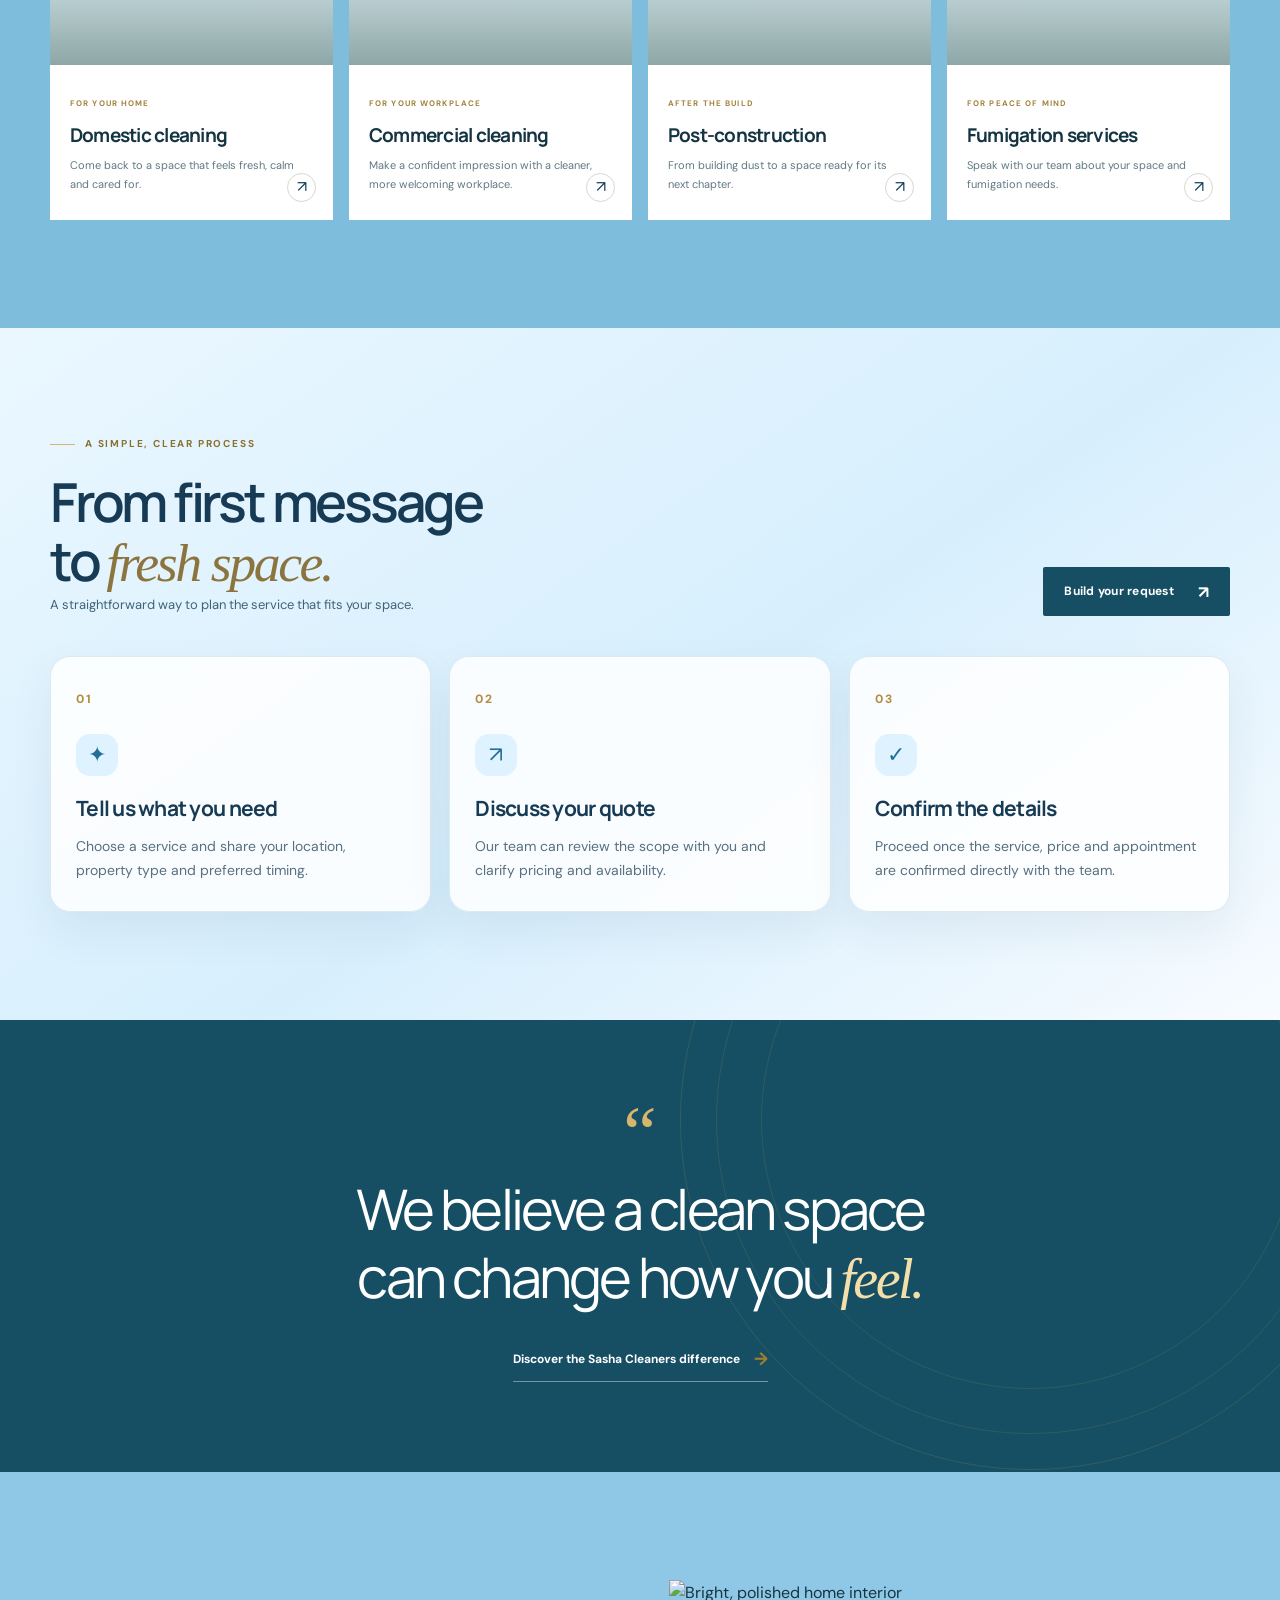
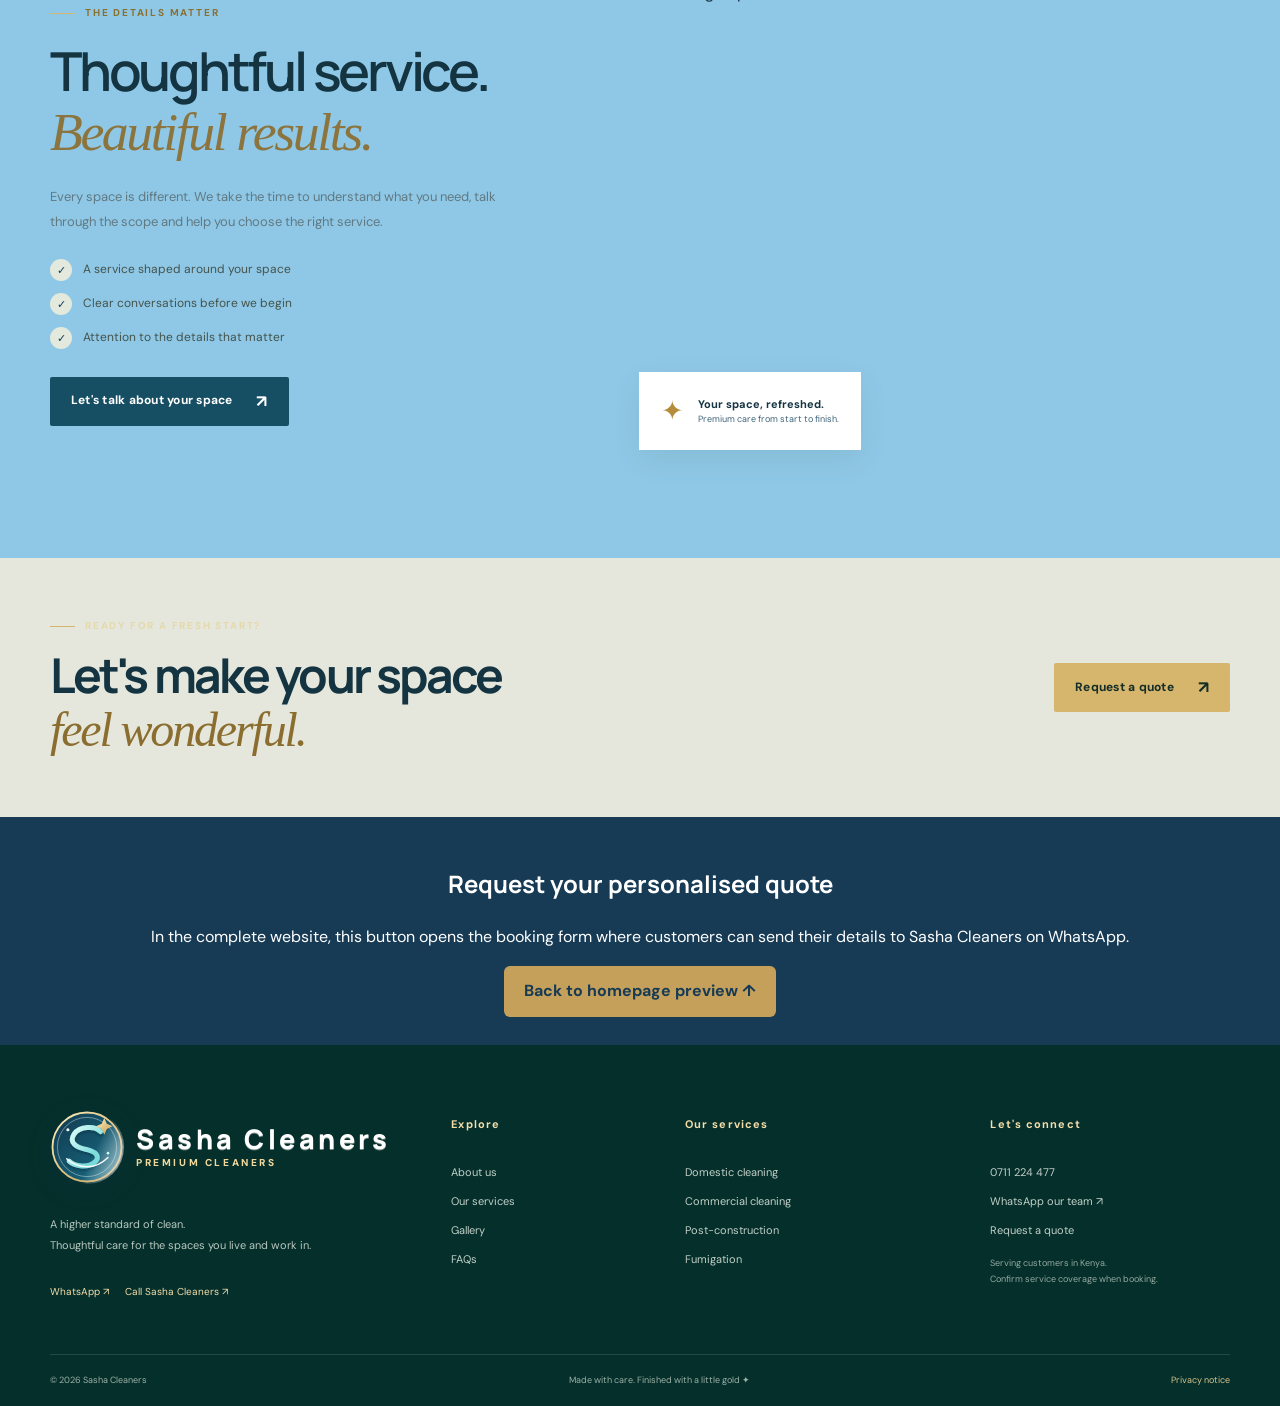
==== commit 1b29e7f8: "Publish Sasha Cleaners website and remove Instagram links" ====
--- a/index.html
+++ b/index.html
@@ -1,106 +1,328 @@
-<!doctype html><html lang="en"><head><meta charset="utf-8"><meta name="viewport" content="width=device-width,initial-scale=1"><meta name="theme-color" content="#236f95"><meta name="description" content="SAHLAN Premium Cleaners offers domestic cleaning, commercial cleaning, post-construction cleaning and fumigation services. Request a quote today."><title>SAHLAN Premium Cleaners | A Higher Standard of Clean</title><link rel="icon" href="assets/logo.svg" type="image/svg+xml"><link rel="preconnect" href="https://fonts.googleapis.com"><link rel="preconnect" href="https://fonts.gstatic.com" crossorigin><link href="https://fonts.googleapis.com/css2?family=DM+Sans:wght@400;500;600;700&family=Manrope:wght@400;500;600;700;800&display=swap" rel="stylesheet"><link rel="stylesheet" href="assets/styles.css"><meta property="og:type" content="website"><meta property="og:title" content="SAHLAN Premium Cleaners | A Higher Standard of Clean"><meta property="og:description" content="SAHLAN Premium Cleaners offers domestic cleaning, commercial cleaning, post-construction cleaning and fumigation services. Request a quote today."><meta property="og:image" content="https://sahlan-premium-cleaners.vercel.app/assets/brand-reference-advert.png"><meta name="twitter:card" content="summary_large_image"><meta name="twitter:title" content="SAHLAN Premium Cleaners | A Higher Standard of Clean"><meta name="twitter:description" content="SAHLAN Premium Cleaners offers domestic cleaning, commercial cleaning, post-construction cleaning and fumigation services. Request a quote today."><meta name="robots" content="index,follow,max-image-preview:large"><script type="application/ld+json">{"@context":"https://schema.org","@type":"CleaningService","name":"SAHLAN Premium Cleaners","telephone":"+254711224477","areaServed":{"@type":"Country","name":"Kenya"},"description":"Domestic cleaning, commercial cleaning, post-construction cleaning and fumigation. Contact the team to confirm service coverage and request a tailored quote.","sameAs":["https://www.instagram.com/sahlanpremiumcleaners/"],"hasOfferCatalog":{"@type":"OfferCatalog","name":"Cleaning services","itemListElement":[{"@type":"OfferCatalog","name":"Domestic cleaning"},{"@type":"OfferCatalog","name":"Commercial cleaning"},{"@type":"OfferCatalog","name":"Post-construction cleaning"},{"@type":"OfferCatalog","name":"Fumigation services"}]}}</script><link rel="canonical" href="https://sahlan-premium-cleaners.vercel.app/">
-<style id="sahlan-home-booking-style">
-.home-booking{background:linear-gradient(135deg,#eef7fb,#fffaf0);padding:clamp(3rem,7vw,6rem) 1.25rem;color:#163746}
-.home-booking-inner{max-width:1100px;margin:auto;display:grid;grid-template-columns: minmax(0, .9fr) minmax(0,1.1fr);gap:clamp(2rem,5vw,5rem);align-items:center}
-.home-booking h2{font-family:Manrope,sans-serif;font-size:clamp(2rem,4vw,3.6rem);line-height:1.08;margin:.6rem 0 1rem;color:#153b4b}
-.home-booking p{line-height:1.7;color:#526975}
-.home-booking .booking-card{background:#fff;border:1px solid #d8e8ed;border-radius:22px;padding:clamp(1.25rem,3vw,2rem);box-shadow:0 20px 60px #123a4b12}
-.home-booking .booking-grid{display:grid;grid-template-columns:1fr 1fr;gap:1rem}
-.home-booking label{display:block;font-size:.85rem;font-weight:700;color:#294e5c;margin:0 0 .4rem}
-.home-booking input,.home-booking select,.home-booking textarea{width:100%;box-sizing:border-box;border:1px solid #cbdde3;border-radius:10px;padding:.85rem .9rem;background:#fbfdfe;color:#163746;font:inherit}
-.home-booking textarea{min-height:95px;resize:vertical}
-.home-booking .field{margin-bottom:1rem}
-.home-booking .full{grid-column:1/-1}
-.home-booking .booking-submit{width:100%;border:0;border-radius:999px;background:#1c6685;color:#fff;font:700 1rem Manrope,sans-serif;padding:1rem 1.25rem;cursor:pointer}
-.home-booking .booking-submit:hover{background:#144a62}
-.home-booking .booking-note{font-size:.78rem;margin:.75rem 0 0}
-@media(max-width:760px){.home-booking-inner{grid-template-columns:1fr}.home-booking .booking-grid{grid-template-columns:1fr}.home-booking .full{grid-column:auto}}
-</style></head><body><a class="skip-link" href="#main-content">Skip to main content</a><div class="announcement"><span>SAHLAN PREMIUM CLEANERS</span><span>Thoughtful care. Immaculate results.</span><a href="tel:+254711224477">Call us: 0711 224 477 ↗</a></div><header class="site-header"><a class="brand" href="index.html" aria-label="Sahlan Premium Cleaners home"><img src="assets/logo.svg" alt="SAHLAN Premium Cleaners logo" class="brand-mark"><span class="brand-copy"><strong>SAHLAN</strong><small>PREMIUM CLEANERS</small></span></a><button class="menu-toggle" aria-label="Open navigation" aria-expanded="false"><span></span><span></span></button><nav class="main-nav" aria-label="Main navigation"><a class="active" aria-current="page" href="index.html">Home</a><a href="about.html">About</a><a href="services.html">Services</a><a href="gallery.html">Gallery</a><a href="faq.html">FAQs</a><a class="nav-cta" href="contact.html">Get a quote <span>↗</span></a></nav></header><main id="main-content"><section class="hero"><div class="hero-image" role="img" aria-label="Bright, immaculate modern living room"></div><div class="hero-shade"></div><div class="hero-content wrap"><div class="eyebrow light"><span></span> PREMIUM CLEANING, MADE PERSONAL</div><h1>Come home to<br><em>beautifully clean.</em></h1><p class="hero-lede">A fresher home. A sharper workplace. A clean you can feel. We bring care, consistency and a premium finish to every space.</p><div class="hero-actions"><a class="button button-gold" href="contact.html">Request a quote <span>↗</span></a><a class="button button-outline-light" href="contact.html#quote-form">Book your clean <span>↗</span></a><a class="text-link light-link" href="services.html">Explore our services <span>→</span></a></div><div class="hero-foot"><div class="hero-price"><span>PERSONALISED SERVICE</span><strong>Made for your space</strong></div><p>Tell us what you need and request a tailored quote from the team.</p></div></div><div class="hero-stamp"><img src="assets/logo.svg" alt=""><span>THE SAHLAN STANDARD</span><small>Care in every detail</small></div><div class="scroll-note"><span></span> SCROLL TO DISCOVER</div></section><section class="trust-strip"><div><span class="trust-icon">✳</span><p><strong>Care in every detail</strong><small>Thoughtful, attentive cleaning</small></p></div><div><span class="trust-icon">⌂</span><p><strong>Spaces that feel new</strong><small>Homes, offices and beyond</small></p></div><div><span class="trust-icon">✦</span><p><strong>Premium finish</strong><small>Clean spaces, clear minds</small></p></div><div><span class="trust-icon">↗</span><p><strong>Easy to book</strong><small>Talk to our team directly</small></p></div></section>
-<section class="concierge-section" id="clean-concierge" aria-labelledby="concierge-title">
-  <div class="concierge-shell">
-    <div class="concierge-intro">
-      <div class="eyebrow light"><span></span> YOUR PERSONAL CLEANING CONCIERGE</div>
-      <h2 id="concierge-title">A clean that fits<br><em>your kind of life.</em></h2>
-      <p>Make a few choices and we’ll turn them into a clear request for our team. No guesswork, no made-up prices — just a more personal starting point.</p>
-      <div class="concierge-assurance"><span>✦</span><div><strong>Thoughtfully tailored</strong><small>Your space. Your priorities. Your schedule.</small></div></div>
-    </div>
-    <div class="concierge-panel">
-      <div class="concierge-topline"><span>BUILD YOUR CLEAN</span><span class="concierge-step"><i></i> PERSONALISE</span></div>
-      <fieldset class="concierge-group"><legend>01 / What kind of space?</legend>
-        <div class="concierge-options" data-choice-group="space">
-          <button type="button" class="concierge-option is-selected" data-value="Home / apartment" aria-pressed="true"><span class="concierge-option-icon">⌂</span><span><strong>Home</strong><small>Apartment or house</small></span><b>↗</b></button>
-          <button type="button" class="concierge-option" data-value="Office / commercial space" aria-pressed="false"><span class="concierge-option-icon">▦</span><span><strong>Workplace</strong><small>Office or business</small></span><b>↗</b></button>
-          <button type="button" class="concierge-option" data-value="Newly built / renovated space" aria-pressed="false"><span class="concierge-option-icon">✧</span><span><strong>After building</strong><small>Post-construction</small></span><b>↗</b></button>
-        </div>
-      </fieldset>
-      <fieldset class="concierge-group"><legend>02 / What do you need?</legend>
-        <div class="concierge-chips" data-choice-group="service">
-          <button type="button" class="concierge-chip is-selected" data-value="Deep cleaning" aria-pressed="true">Deep cleaning</button>
-          <button type="button" class="concierge-chip" data-value="Regular cleaning" aria-pressed="false">Regular clean</button>
-          <button type="button" class="concierge-chip" data-value="Fumigation" aria-pressed="false">Fumigation</button>
-          <button type="button" class="concierge-chip" data-value="Post-construction cleaning" aria-pressed="false">Post-construction</button>
-          <button type="button" class="concierge-chip" data-value="Commercial cleaning" aria-pressed="false">Commercial</button>
-        </div>
-      </fieldset>
-      <fieldset class="concierge-group"><legend>03 / Your finishing touches <span>(optional)</span></legend>
-        <div class="concierge-extras">
-          <label><input type="checkbox" value="Kitchen focus"><span class="concierge-check"></span><span>Kitchen focus</span></label>
-          <label><input type="checkbox" value="Bathrooms focus"><span class="concierge-check"></span><span>Bathrooms focus</span></label>
-          <label><input type="checkbox" value="Windows and glass"><span class="concierge-check"></span><span>Windows &amp; glass</span></label>
-          <label><input type="checkbox" value="Move-in / move-out"><span class="concierge-check"></span><span>Move-in / move-out</span></label>
-        </div>
-      </fieldset>
-      <div class="concierge-summary" aria-live="polite">
-        <div class="concierge-summary-mark">S.</div><div class="concierge-summary-copy"><small>YOUR REQUEST, AT A GLANCE</small><strong data-concierge-summary>Home / apartment · Deep cleaning</strong><span data-concierge-extras>No extra priorities selected</span></div>
-      </div>
-      <button class="concierge-submit" type="button" data-concierge-submit>Continue on WhatsApp <span>↗</span></button>
-      <p class="concierge-footnote">This creates a quote request, not a confirmed booking or instant price. Our team will discuss the details with you.</p>
-    </div>
-  </div>
-</section>
-<section class="transformation-section"><div class="wrap transformation-wrap"><div class="section-heading transformation-heading"><div><div class="eyebrow"><span></span> A SPACE, TRANSFORMED</div><h2>A better clean starts<br>with <em>a simple plan.</em></h2><p class="section-intro">Explore the spaces and finishes that inspire our approach. The images are illustrative, not verified SAHLAN project photos.</p></div></div><div class="comparison-slider" data-comparison-slider aria-label="Interactive before and after room cleaning comparison"><img class="comparison-before" src="https://caracol.com.co/resizer/v2/E3NI4ZNRAJDQLKFTTHEC6HKAO4.jpg?auth=231f87cf96a7207141a4dd6c60feac75a674ee68cd229bad78875ee4e35d6ef3&height=675&quality=70&smart=true&width=1200" alt="A cluttered living room before tidying and cleaning" loading="lazy"><div class="comparison-after-wrap"><img class="comparison-after" src="https://images.unsplash.com/photo-1600210492486-724fe5c67fb0?auto=format&fit=crop&w=1800&q=90" alt="A bright, neat, refreshed living room after cleaning" loading="lazy"></div><span class="comparison-tag before">SPACE INSPIRATION</span><span class="comparison-tag after">FINISH INSPIRATION</span><div class="comparison-handle" aria-hidden="true"></div><input type="range" min="0" max="100" value="50" aria-label="Drag to compare before and after room"><span class="sr-only">Use the slider to reveal the before and after images.</span></div><div class="slider-caption"><div><h3>Thoughtful details make a difference.</h3><p>Use these references to explain the finish you want when requesting a quote.</p></div><span class="slider-hint">↔ EXPLORE THE IMAGES</span></div><p class="comparison-disclaimer">Illustrative photos from external sources, not documented SAHLAN customer work. Replace these with approved project photos when available.</p></div></section><section class="section intro-section wrap"><div class="intro-visual"><img class="intro-photo" src="https://images.unsplash.com/photo-1600210492486-724fe5c67fb0?auto=format&fit=crop&w=1000&q=85" alt="Calm, clean contemporary living room" loading="lazy"><div class="photo-label"><span class="label-star">✦</span><span><strong>A little more care.</strong><small>A lot more comfort.</small></span></div><div class="gold-orbit"></div></div><div class="intro-copy"><div class="eyebrow"><span></span> A CLEANER KIND OF CARE</div><h2>Clean isn't just<br>how it <em>looks.</em></h2><p>It's the calm of walking into a fresh room. The confidence of welcoming a client. The relief of knowing your space has been cared for.</p><p>At SAHLAN Premium Cleaners, we make the everyday feel exceptional with cleaning solutions shaped around your space and your needs.</p><a class="button button-dark" href="about.html">Get to know us <span>↗</span></a></div></section><section class="services-section"><div class="wrap section"><div class="section-heading"><div><div class="eyebrow"><span></span> WHAT WE DO</div><h2>Every space deserves<br><em>the SAHLAN touch.</em></h2></div><a class="text-link" href="services.html">View all services <span>→</span></a></div><div class="service-grid"><a class="service-card" href="domestic-cleaning.html"><div class="service-photo"><img src="https://images.unsplash.com/photo-1581578731548-c64695cc6952?auto=format&fit=crop&w=850&q=85" alt="Professional domestic cleaning" loading="lazy"><span class="service-number">01</span></div><div class="service-info"><span class="service-kicker">FOR YOUR HOME</span><h3>Domestic cleaning</h3><p>Come back to a space that feels fresh, calm and cared for.</p><span class="round-arrow">↗</span></div></a><a class="service-card" href="commercial-cleaning.html"><div class="service-photo"><img src="https://images.unsplash.com/photo-1497366754035-f200968a6e72?auto=format&fit=crop&w=850&q=85" alt="Clean modern commercial office" loading="lazy"><span class="service-number">02</span></div><div class="service-info"><span class="service-kicker">FOR YOUR WORKPLACE</span><h3>Commercial cleaning</h3><p>Make a confident impression with a cleaner, more welcoming workplace.</p><span class="round-arrow">↗</span></div></a><a class="service-card" href="post-construction.html"><div class="service-photo"><img src="https://images.unsplash.com/photo-1600607687939-ce8a6c25118c?auto=format&fit=crop&w=850&q=85" alt="Newly finished modern interior" loading="lazy"><span class="service-number">03</span></div><div class="service-info"><span class="service-kicker">AFTER THE BUILD</span><h3>Post-construction</h3><p>From building dust to a space ready for its next chapter.</p><span class="round-arrow">↗</span></div></a><a class="service-card" href="fumigation.html"><div class="service-photo"><img src="https://images.unsplash.com/photo-1584622650111-993a426fbf0a?auto=format&fit=crop&w=850&q=85" alt="Fresh, carefully maintained interior" loading="lazy"><span class="service-number">04</span></div><div class="service-info"><span class="service-kicker">FOR PEACE OF MIND</span><h3>Fumigation services</h3><p>Speak with our team about your space and fumigation needs.</p><span class="round-arrow">↗</span></div></a></div></div></section><section class="how-it-works-section"><div class="wrap section"><div class="eyebrow"><span></span> A SIMPLE, CLEAR PROCESS</div><div class="section-heading"><div><h2>From first message<br>to <em>fresh space.</em></h2><p class="section-intro">A straightforward way to plan the service that fits your space.</p></div><a class="button button-dark" href="contact.html">Build your request <span>↗</span></a></div><div class="process-grid"><article class="process-card"><span class="process-number">01</span><div class="process-icon">✦</div><h3>Tell us what you need</h3><p>Choose a service and share your location, property type and preferred timing.</p></article><article class="process-card"><span class="process-number">02</span><div class="process-icon">↗</div><h3>Discuss your quote</h3><p>Our team can review the scope with you and clarify pricing and availability.</p></article><article class="process-card"><span class="process-number">03</span><div class="process-icon">✓</div><h3>Confirm the details</h3><p>Proceed once the service, price and appointment are confirmed directly with the team.</p></article></div></div></section><section class="statement"><div class="statement-pattern"></div><div class="wrap statement-inner"><span class="statement-mark">“</span><p>We believe a clean space<br>can change how you <em>feel.</em></p><a class="text-link light-link" href="about.html">Discover the SAHLAN difference <span>→</span></a></div></section><section class="section wrap feature-section"><div class="feature-copy"><div class="eyebrow"><span></span> THE DETAILS MATTER</div><h2>Thoughtful service.<br><em>Beautiful results.</em></h2><p>Every space is different. We take the time to understand what you need, talk through the scope and help you choose the right service.</p><ul class="check-list"><li><span>✓</span> A service shaped around your space</li><li><span>✓</span> Clear conversations before we begin</li><li><span>✓</span> Attention to the details that matter</li></ul><a class="button button-dark" href="contact.html">Let's talk about your space <span>↗</span></a></div><div class="feature-visual"><img src="https://images.unsplash.com/photo-1600566753086-00f18fb6b3ea?auto=format&fit=crop&w=1100&q=85" alt="Bright, polished home interior" loading="lazy"><div class="feature-note"><span>✦</span><p><strong>Your space, refreshed.</strong><small>Premium care from start to finish.</small></p></div></div></section><section class="cta-band"><div class="wrap cta-inner"><div><div class="eyebrow light"><span></span> READY FOR A FRESH START?</div><h2>Let's make your space<br><em>feel wonderful.</em></h2></div><a class="button button-gold" href="contact.html">Request a quote <span>↗</span></a></div></section>
-<section class="home-booking" id="booking">
-  <div class="home-booking-inner">
-    <div>
-      <div class="eyebrow"><span></span> YOUR CLEAN, YOUR WAY</div>
-      <h2>Ready for a space that feels <em>beautifully fresh?</em></h2>
-      <p>Tell us a little about your cleaning needs. Your request will open directly in WhatsApp so our team can confirm the details and provide a tailored quote.</p>
-      <p><strong>Prefer to speak to us?</strong><br><a href="tel:+254711224477">0711 224 477</a></p>
-    </div>
-    <form class="booking-card" id="booking-form">
-      <div class="booking-grid">
-        <div class="field"><label for="booking-name">Your name *</label><input id="booking-name" name="name" autocomplete="name" required placeholder="Full name"></div>
-        <div class="field"><label for="booking-phone">Phone number *</label><input id="booking-phone" name="phone" type="tel" autocomplete="tel" required placeholder="07xx xxx xxx"></div>
-        <div class="field"><label for="booking-service">Service needed *</label><select id="booking-service" name="service" required><option value="">Choose a service</option><option>Domestic cleaning</option><option>Commercial cleaning</option><option>Post-construction cleaning</option><option>Fumigation</option><option>Other / not sure yet</option></select></div>
-        <div class="field"><label for="booking-date">Preferred date</label><input id="booking-date" name="date" type="date"></div>
-        <div class="field full"><label for="booking-location">Location / area *</label><input id="booking-location" name="location" required placeholder="e.g. Westlands, Nairobi"></div>
-        <div class="field full"><label for="booking-details">Anything we should know?</label><textarea id="booking-details" name="details" placeholder="Property size, rooms, special requests…"></textarea></div>
-        <div class="field full"><button class="booking-submit" type="submit">Send booking request on WhatsApp ↗</button><p class="booking-note">No payment is taken on this form. Our team will contact you to confirm availability and pricing.</p></div>
-      </div>
-    </form>
-  </div>
-</section></main><footer class="site-footer"><div class="wrap footer-main"><div class="footer-brand"><a class="brand brand-light" href="index.html"><img src="assets/logo.svg" alt="SAHLAN Premium Cleaners logo" class="brand-mark"><span class="brand-copy"><strong>SAHLAN</strong><small>PREMIUM CLEANERS</small></span></a><p>A higher standard of clean.<br>Thoughtful care for the spaces you live and work in.</p><div class="social-links" aria-label="SAHLAN contact and social links"><a class="footer-social" href="https://www.instagram.com/sahlanpremiumcleaners/" target="_blank" rel="noopener">Instagram @sahlanpremiumcleaners ↗</a><a class="footer-social" href="https://wa.me/254711224477" target="_blank" rel="noopener">WhatsApp ↗</a><a class="footer-social" href="tel:+254711224477">Call SAHLAN ↗</a></div></div><div><h3>Explore</h3><a href="about.html">About us</a><a href="services.html">Our services</a><a href="gallery.html">Gallery</a><a href="faq.html">FAQs</a></div><div><h3>Our services</h3><a href="domestic-cleaning.html">Domestic cleaning</a><a href="commercial-cleaning.html">Commercial cleaning</a><a href="post-construction.html">Post-construction</a><a href="fumigation.html">Fumigation</a></div><div><h3>Let's connect</h3><a href="tel:+254711224477">0711 224 477</a><a href="https://wa.me/254711224477" target="_blank" rel="noopener">WhatsApp our team ↗</a><a href="contact.html">Request a quote</a><p class="footer-small">Serving customers in Kenya.<br>Confirm service coverage when booking.</p></div></div><div class="wrap footer-bottom"><span>© <span id="year"></span> SAHLAN Premium Cleaners</span><span>Made with care. Finished with a little gold ✦</span><a href="privacy.html">Privacy notice</a></div></footer><div class="floating-contact-dock" aria-label="Quick contact options">
-<a class="floating-contact floating-instagram" href="https://www.instagram.com/sahlanpremiumcleaners/" target="_blank" rel="noopener noreferrer" aria-label="Follow SAHLAN Premium Cleaners on Instagram"><svg viewBox="0 0 24 24" aria-hidden="true"><path d="M7 2h10a5 5 0 0 1 5 5v10a5 5 0 0 1-5 5H7a5 5 0 0 1-5-5V7a5 5 0 0 1 5-5zm0 2.2A2.8 2.8 0 0 0 4.2 7v10A2.8 2.8 0 0 0 7 19.8h10a2.8 2.8 0 0 0 2.8-2.8V7A2.8 2.8 0 0 0 17 4.2H7zm5 2.3a5.5 5.5 0 1 1 0 11 5.5 5.5 0 0 1 0-11zm0 2.2a3.3 3.3 0 1 0 0 6.6 3.3 3.3 0 0 0 0-6.6zm5.7-3.3a1.3 1.3 0 1 1 0 2.6 1.3 1.3 0 0 1 0-2.6z"/></svg><span class="float-label">Instagram</span></a>
-<a class="floating-contact floating-whatsapp" href="https://wa.me/254711224477?text=Hello%20SAHLAN%20Premium%20Cleaners%2C%20I%27d%20like%20to%20ask%20about%20your%20services." target="_blank" rel="noopener noreferrer" aria-label="Chat with SAHLAN on WhatsApp"><svg viewBox="0 0 24 24" aria-hidden="true"><path d="M20.52 3.48A11.84 11.84 0 0 0 12.08 0C5.5 0 .15 5.34.15 11.92c0 2.1.55 4.16 1.6 5.98L.05 24l6.27-1.64a11.9 11.9 0 0 0 5.75 1.47h.01c6.58 0 11.93-5.35 11.93-11.93 0-3.19-1.24-6.19-3.49-8.42zM12.08 21.8h-.01a9.87 9.87 0 0 1-5.03-1.38l-.36-.21-3.72.98.99-3.63-.23-.37a9.84 9.84 0 0 1-1.51-5.27c0-5.46 4.44-9.9 9.89-9.9a9.82 9.82 0 0 1 7 2.9 9.82 9.82 0 0 1 2.9 7c0 5.45-4.44 9.88-9.92 9.88zm5.43-7.4c-.3-.15-1.76-.87-2.03-.97-.27-.1-.47-.15-.67.15-.2.3-.77.97-.94 1.17-.17.2-.35.22-.65.07-.3-.15-1.27-.47-2.42-1.5-.9-.8-1.51-1.79-1.69-2.09-.17-.3-.02-.46.13-.61.13-.13.3-.35.45-.52.15-.18.2-.3.3-.5.1-.2.05-.38-.03-.53-.08-.15-.67-1.61-.92-2.2-.24-.58-.49-.5-.67-.51h-.57c-.2 0-.52.08-.79.38-.27.3-1.04 1.02-1.04 2.48s1.07 2.87 1.22 3.07c.15.2 2.1 3.2 5.09 4.49.71.31 1.26.5 1.69.64.71.23 1.36.2 1.87.12.57-.08 1.76-.72 2.01-1.42.25-.7.25-1.3.17-1.42-.07-.13-.27-.2-.57-.35z"/></svg><span class="float-label">WhatsApp us</span></a>
-<a class="floating-contact floating-call" href="tel:+254711224477" aria-label="Call SAHLAN Premium Cleaners"><svg viewBox="0 0 24 24" aria-hidden="true"><path d="M6.62 10.79a15.05 15.05 0 0 0 6.59 6.59l2.2-2.2a1 1 0 0 1 1.02-.24c1.12.37 2.33.57 3.57.57.55 0 1 .45 1 1V20c0 .55-.45 1-1 1C10.61 21 3 13.39 3 4c0-.55.45-1 1-1h3.5c.55 0 1 .45 1 1 0 1.24.2 2.45.57 3.57a1 1 0 0 1-.25 1.02l-2.2 2.2z"/></svg><span class="float-label">Call 0711 224 477</span></a>
-</div><script src="assets/main.js"></script>
-<script id="sahlan-home-booking-script">
-(function(){
-  var form=document.getElementById('booking-form');
-  if(!form)return;
-  form.addEventListener('submit',function(event){
-    event.preventDefault();
-    var data=new FormData(form);
-    var lines=[
-      'SAHLAN PREMIUM CLEANERS — Booking / Quote Request',
-      'Name: '+(data.get('name')||''),
-      'Phone: '+(data.get('phone')||''),
-      'Service: '+(data.get('service')||''),
-      'Preferred date: '+(data.get('date')||'Flexible'),
-      'Location: '+(data.get('location')||''),
-      'Details: '+(data.get('details')||'None provided')
-    ];
-    window.location.href='https://wa.me/254711224477?text='+encodeURIComponent(lines.join('\n'));
+<!doctype html><html lang="en"><head><meta charset="utf-8"><meta name="viewport" content="width=device-width,initial-scale=1"><meta name="theme-color" content="#236f95"><meta name="description" content="Sasha Cleaners offers domestic cleaning, commercial cleaning, post-construction cleaning and fumigation services. Request a quote today."><title>Sasha Cleaners | A Higher Standard of Clean</title><link rel="icon" href="assets/logo.svg" type="image/svg+xml"><link rel="preconnect" href="https://fonts.googleapis.com"><link rel="preconnect" href="https://fonts.gstatic.com" crossorigin><link href="https://fonts.googleapis.com/css2?family=DM+Sans:wght@400;500;600;700&family=Manrope:wght@400;500;600;700;800&display=swap" rel="stylesheet"><style>
+:root{--green:#123f56;--green2:#176b82;--green3:#258da3;--gold:#d6b56d;--gold2:#f4dfaa;--ivory:#eaf4f7;--ink:#153442;--muted:#526f7b;--line:#c8dfe5;--white:#fff;--serif:Georgia,'Times New Roman',serif;--sans:'DM Sans',sans-serif;--display:'Manrope',sans-serif}*{box-sizing:border-box}html{scroll-behavior:smooth;scroll-padding-top:90px}body{margin:0;background:var(--ivory);color:var(--ink);font-family:var(--sans);line-height:1.65;-webkit-font-smoothing:antialiased}img{display:block;max-width:100%}a{color:inherit;text-decoration:none}button,input,select,textarea{font:inherit}.wrap{width:min(1180px,calc(100% - 48px));margin-inline:auto}.announcement{min-height:34px;padding:7px 5.3%;display:flex;align-items:center;justify-content:space-between;gap:20px;background:#123d50;color:#e9e8d9;font-size:10px;letter-spacing:.09em}.announcement span:first-child{color:var(--gold2);font-weight:700}.announcement a{font-weight:700}.site-header{height:84px;padding:0 5.3%;display:flex;align-items:center;justify-content:space-between;background:rgba(248,247,241,.96);position:sticky;top:0;z-index:50;border-bottom:1px solid rgba(7,61,56,.08);backdrop-filter:blur(16px)}.brand{display:inline-flex;align-items:center;gap:11px;flex-shrink:0}.brand-mark{width:48px;height:48px;animation:logo-arrive 1.25s cubic-bezier(.2,.8,.2,1) both;transform-origin:center}.brand-copy{display:flex;flex-direction:column;line-height:1}.brand-copy strong{font-family:var(--display);font-size:24px;letter-spacing:.14em;color:var(--green);font-weight:800}.brand-copy small{font-size:9px;letter-spacing:.24em;color:#9a762d;font-weight:700;margin-top:6px}.main-nav{display:flex;align-items:center;gap:30px;font-size:12px;font-weight:600}.main-nav>a:not(.nav-cta){position:relative;padding:10px 0}.main-nav>a:not(.nav-cta):after{content:"";position:absolute;bottom:2px;left:0;width:0;height:1px;background:var(--gold);transition:width .25s}.main-nav>a:hover:after,.main-nav>a.active:after{width:100%}.nav-cta{padding:13px 18px;background:var(--green);color:white;border-radius:3px;transition:background .25s,transform .25s}.nav-cta span{color:var(--gold2);margin-left:12px}.nav-cta:hover,.button-dark:hover{background:var(--green3);transform:translateY(-2px)}.menu-toggle{display:none;background:none;border:0;padding:10px}.hero{position:relative;min-height:650px;height:min(760px,78vw);max-height:850px;display:flex;align-items:center;overflow:hidden;background:var(--green);color:white}.hero-image,.hero-shade{position:absolute;inset:0}.hero-image{background-image:url('https://images.unsplash.com/photo-1600210492486-724fe5c67fb0?auto=format&fit=crop&w=2200&q=90');background-size:cover;background-position:center 55%;animation:hero-reveal 1.4s ease both}.hero-shade{background:linear-gradient(90deg,rgba(3,37,33,.94) 0%,rgba(4,49,43,.82) 39%,rgba(4,44,39,.25) 75%,rgba(4,44,39,.1) 100%),linear-gradient(0deg,rgba(3,36,32,.55),transparent 35%)}.hero-content{position:relative;z-index:2;padding-top:10px;animation:rise-in .9s .1s both}.eyebrow{display:flex;align-items:center;gap:10px;color:#8a702f;font-size:10px;letter-spacing:.18em;font-weight:700}.eyebrow>span{display:inline-block;width:25px;height:1px;background:var(--gold)}.eyebrow.light{color:#e4d8ad}.hero h1,.page-hero h1{font-family:var(--display);font-size:clamp(48px,6.7vw,88px);line-height:1.03;letter-spacing:-.065em;font-weight:600;margin:26px 0 22px;max-width:740px}.hero h1 em,.section h2 em,.statement p em,.cta-band h2 em,.page-hero h1 em{font-family:var(--serif);font-weight:400;color:var(--gold2);letter-spacing:-.045em}.hero-lede{max-width:475px;color:rgba(255,255,255,.82);font-size:15px;line-height:1.85;margin:0 0 28px}.hero-actions{display:flex;align-items:center;gap:28px}.button{display:inline-flex;align-items:center;justify-content:center;gap:24px;min-height:49px;padding:0 21px;font-size:12px;font-weight:700;letter-spacing:.02em;border:0;border-radius:2px;transition:transform .25s,background .25s}.button span{font-size:17px}.button-gold{background:var(--gold);color:#132d27}.button-gold:hover{background:var(--gold2);transform:translateY(-2px)}.button-dark{background:var(--green);color:white}.text-link{display:inline-flex;align-items:center;gap:14px;font-size:12px;font-weight:700;border-bottom:1px solid rgba(7,61,56,.3);padding:0 0 7px;transition:gap .25s,color .25s}.text-link:hover{gap:20px;color:var(--green3)}.text-link span{font-size:18px;color:#a17d2d}.light-link{color:white;border-color:rgba(255,255,255,.4)}.light-link:hover{color:var(--gold2)}.hero-foot{display:flex;align-items:center;gap:20px;margin-top:52px}.hero-price{border-right:1px solid rgba(255,255,255,.4);padding-right:20px;display:flex;flex-direction:column;line-height:1.1}.hero-price>span{font-size:8px;letter-spacing:.13em;color:#e9dfbd}.hero-price strong{font-family:var(--display);font-size:28px;margin-top:6px;letter-spacing:-.04em}.hero-price strong span{color:var(--gold2)}.hero-foot>p{max-width:220px;font-size:9px;line-height:1.6;color:rgba(255,255,255,.65)}.hero-stamp{position:absolute;z-index:2;right:6%;bottom:12%;width:132px;height:132px;border:1px solid rgba(232,202,121,.6);border-radius:50%;display:flex;align-items:center;justify-content:center;flex-direction:column;gap:5px;transform:rotate(9deg);color:var(--gold2);background:rgba(4,49,43,.28);backdrop-filter:blur(5px)}.hero-stamp img{width:48px;height:48px}.hero-stamp span{font-size:7px;letter-spacing:.15em}.hero-stamp small{font-family:var(--serif);font-style:italic;font-size:12px}.scroll-note{position:absolute;bottom:26px;right:5.3%;z-index:2;font-size:8px;letter-spacing:.18em;color:rgba(255,255,255,.75);display:flex;align-items:center;gap:10px}.scroll-note span{width:30px;height:1px;background:var(--gold)}.trust-strip{display:grid;grid-template-columns:repeat(4,1fr);padding:27px 5.3%;background:#fff;border-bottom:1px solid var(--line)}.trust-strip>div{display:flex;align-items:center;justify-content:center;gap:12px;border-right:1px solid var(--line)}.trust-strip>div:last-child{border:0}.trust-icon{font-size:23px;color:#ad8735}.trust-strip p{display:flex;flex-direction:column;margin:0;line-height:1.5}.trust-strip strong{font-size:11px}.trust-strip small{font-size:9px;color:var(--muted)}.section{padding-top:108px;padding-bottom:108px}.intro-section{display:grid;grid-template-columns:1fr 1fr;align-items:center;gap:10%;}.intro-visual{position:relative;padding:0 30px 30px 0}.intro-photo{width:100%;height:470px;object-fit:cover;position:relative;z-index:1}.gold-orbit{position:absolute;z-index:0;right:0;bottom:0;width:72%;height:70%;border:1px solid var(--gold);transform:translate(4px,4px)}.photo-label{position:absolute;z-index:2;bottom:12px;left:22px;background:var(--green);color:white;padding:15px 19px;display:flex;align-items:center;gap:12px;box-shadow:0 12px 30px #092c251f}.label-star{font-size:25px;color:var(--gold)}.photo-label span:last-child{display:flex;flex-direction:column;line-height:1.45}.photo-label strong{font-size:11px}.photo-label small{font-size:9px;color:#cbd9d0}.intro-copy h2,.section h2,.feature-copy h2{font-family:var(--display);font-size:clamp(35px,4.2vw,54px);letter-spacing:-.06em;line-height:1.1;font-weight:600;margin:19px 0 22px}.intro-copy h2 em,.section h2 em,.feature-copy h2 em{color:#8c743e}.intro-copy p,.feature-copy p{font-size:13px;color:#607982;line-height:1.95;max-width:470px;margin:0 0 15px}.intro-copy .button{margin-top:15px}.services-section{background:#dcecf1}.section-heading{display:flex;justify-content:space-between;align-items:end;margin-bottom:40px}.section-heading h2{margin-bottom:0}.section-heading>.text-link{margin-bottom:8px}.service-grid{display:grid;grid-template-columns:repeat(4,1fr);gap:16px}.service-card{background:white;position:relative;display:flex;flex-direction:column;transition:transform .3s,box-shadow .3s;min-width:0}.service-card:hover{transform:translateY(-6px);box-shadow:0 22px 45px #143d2914}.service-photo{height:205px;position:relative;overflow:hidden;background:#d8e9ed}.service-photo:after{content:"";position:absolute;inset:0;background:linear-gradient(0deg,rgba(3,43,36,.35),transparent 55%)}.service-photo img{width:100%;height:100%;object-fit:cover;transition:transform .65s}.service-card:hover .service-photo img{transform:scale(1.06)}.service-number{position:absolute;z-index:1;left:15px;top:15px;color:white;font-size:10px;letter-spacing:.1em}.service-info{position:relative;padding:23px 20px 25px;flex:1}.service-kicker{font-size:8px;letter-spacing:.14em;color:#a2833d;font-weight:700}.service-info h3{font-family:var(--display);font-size:19px;line-height:1.3;letter-spacing:-.04em;margin:8px 0}.service-info p{font-size:11px;color:#607982;line-height:1.8;margin:0;max-width:240px}.round-arrow{position:absolute;right:17px;bottom:18px;width:29px;height:29px;border:1px solid #d5d9ce;border-radius:50%;display:grid;place-items:center;color:var(--green);transition:all .25s}.service-card:hover .round-arrow{background:var(--green);color:white;border-color:var(--green)}.statement{position:relative;overflow:hidden;background:var(--green);color:white;padding:86px 0 90px}.statement-pattern{position:absolute;right:-100px;top:-250px;width:700px;height:700px;border:1px solid rgba(218,180,91,.15);border-radius:50%}.statement-pattern:before,.statement-pattern:after{content:"";position:absolute;inset:35px;border:1px solid rgba(218,180,91,.13);border-radius:50%}.statement-pattern:after{inset:80px}.statement-inner{position:relative;z-index:1;text-align:center}.statement-mark{font-family:var(--serif);font-size:75px;line-height:.7;color:var(--gold)}.statement p{font-family:var(--display);font-size:clamp(31px,4.6vw,56px);letter-spacing:-.05em;line-height:1.2;margin:10px 0 25px}.statement p em{color:var(--gold2)}.statement .text-link{margin-top:7px}.feature-section{display:grid;grid-template-columns:.9fr 1.1fr;gap:9%;align-items:center}.feature-copy h2{margin-bottom:22px}.check-list{list-style:none;padding:0;margin:24px 0 28px;display:grid;gap:12px}.check-list li{font-size:12px;color:#44534c;display:flex;align-items:center;gap:11px}.check-list li span{width:22px;height:22px;border-radius:50%;background:#e3e9dc;color:var(--green);display:grid;place-items:center;font-size:11px}.feature-visual{position:relative;padding:0 0 30px 30px}.feature-visual>img{width:100%;height:440px;object-fit:cover}.feature-note{position:absolute;left:0;bottom:0;background:white;padding:17px 22px;display:flex;align-items:center;gap:14px;box-shadow:0 10px 30px #18382b14}.feature-note>span{font-size:27px;color:#b48d3c}.feature-note p{display:flex;flex-direction:column;line-height:1.5;margin:0}.feature-note strong{font-size:11px}.feature-note small{font-size:9px;color:var(--muted)}.cta-band{background:#e5e7dc;padding:60px 0}.cta-inner{display:flex;justify-content:space-between;align-items:center;gap:30px}.cta-band h2{font-family:var(--display);font-size:clamp(32px,4vw,48px);letter-spacing:-.06em;line-height:1.1;margin:14px 0 0}.cta-band h2 em{color:#8b6d2f}.site-footer{background:#052f2b;color:#e9eee7;padding-top:65px}.footer-main{display:grid;grid-template-columns:1.5fr .8fr 1.1fr 1fr;gap:42px;padding-bottom:48px}.brand-light .brand-copy strong{color:white}.brand-light .brand-copy small{color:var(--gold2)}.footer-brand>p{font-size:11px;color:#b8c8bf;line-height:1.9;margin:22px 0}.footer-social{font-size:10px;color:var(--gold2)}.footer-main h3{font-size:11px;color:var(--gold2);letter-spacing:.1em;margin:5px 0 19px}.footer-main>div:not(:first-child){display:flex;flex-direction:column;align-items:flex-start;gap:11px}.footer-main>div>a:not(.brand){font-size:11px;color:#c2d0c8;transition:color .2s}.footer-main>div>a:hover{color:var(--gold2)}.footer-small{font-size:9px;color:#94aaa0;line-height:1.8;margin-top:5px}.footer-bottom{display:flex;align-items:center;justify-content:space-between;gap:15px;padding:18px 0;border-top:1px solid rgba(255,255,255,.12);font-size:9px;color:#9db2a7}.footer-bottom a{color:#d8c48c}.floating-contact-dock{position:fixed;z-index:80;right:20px;bottom:20px;display:flex;flex-direction:column;align-items:flex-end;gap:11px}.floating-contact{width:56px;min-height:56px;border-radius:999px;display:flex;align-items:center;justify-content:center;gap:10px;padding:0 16px;color:#fff;box-shadow:0 8px 24px #082b2338;transition:width .22s,transform .22s,box-shadow .22s;overflow:hidden}.floating-contact svg{width:27px;height:27px;flex:0 0 27px;fill:currentColor}.floating-contact .float-label{display:none;font-size:12px;font-weight:700;white-space:nowrap}.floating-contact:hover,.floating-contact:focus-visible{width:178px;justify-content:flex-start;transform:translateY(-2px);box-shadow:0 12px 28px #082b2345}.floating-contact:hover .float-label,.floating-contact:focus-visible .float-label{display:inline}.floating-whatsapp{background:#25d366}.floating-call{background:#176b82}.floating-contact:focus-visible{outline:3px solid #d6b56d;outline-offset:3px}.page-hero{position:relative;overflow:hidden;background:var(--green);color:white;padding:100px 0 95px}.page-hero:before{content:"";position:absolute;width:520px;height:520px;border:1px solid rgba(226,193,110,.2);border-radius:50%;right:-70px;top:-220px;box-shadow:0 0 0 35px rgba(226,193,110,.025),0 0 0 80px rgba(226,193,110,.025)}.page-hero .wrap{position:relative}.page-hero h1{font-size:clamp(43px,6vw,70px);margin:20px 0 17px}.page-hero h1 em{color:var(--gold2)}.page-hero p{max-width:590px;color:#c8d8cf;font-size:14px;line-height:1.9}.breadcrumb{font-size:10px;color:#b8c9c0;letter-spacing:.04em}.breadcrumb a{color:var(--gold2)}.content-section{padding:85px 0}.content-grid{display:grid;grid-template-columns:1fr 1fr;gap:8%;align-items:center}.content-grid img{width:100%;height:430px;object-fit:cover}.content-copy h2{font-family:var(--display);font-size:clamp(32px,4vw,48px);line-height:1.12;letter-spacing:-.05em;margin:15px 0}.content-copy h2 em{font-family:var(--serif);font-weight:400;color:#8c743e}.content-copy p{font-size:13px;line-height:1.95;color:#607982}.service-detail-list{display:grid;grid-template-columns:repeat(2,1fr);gap:18px;margin-top:30px}.detail-tile{background:white;border:1px solid var(--line);padding:24px}.detail-tile h3{font-family:var(--display);font-size:18px;margin:0 0 8px}.detail-tile p{font-size:12px;color:var(--muted);margin:0 0 15px}.gallery-grid{display:grid;grid-template-columns:repeat(3,1fr);gap:15px}.gallery-grid figure{margin:0;overflow:hidden;background:white}.gallery-grid img{height:280px;width:100%;object-fit:cover;transition:transform .5s}.gallery-grid figure:hover img{transform:scale(1.04)}.gallery-grid figcaption{padding:14px;font-size:11px;color:var(--green);font-weight:700}.faq-list{max-width:850px;margin:0 auto}.faq-list details{border-bottom:1px solid var(--line);padding:20px 0}.faq-list summary{cursor:pointer;list-style:none;font-weight:700;font-size:14px;display:flex;justify-content:space-between;gap:20px}.faq-list summary::-webkit-details-marker{display:none}.faq-list summary:after{content:"+";font-size:22px;color:#a07d34;font-weight:400}.faq-list details[open] summary:after{content:"−"}.faq-list details p{color:var(--muted);font-size:13px;line-height:1.9;max-width:700px}.contact-grid{display:grid;grid-template-columns:.8fr 1.2fr;gap:7%;align-items:start}.contact-panel{background:var(--green);color:white;padding:32px}.contact-panel h2{font-family:var(--display);font-size:28px;line-height:1.2}.contact-panel p{font-size:12px;color:#c6d5cd;line-height:1.8}.contact-item{border-top:1px solid #ffffff26;padding:17px 0}.contact-item small{display:block;color:var(--gold2);font-size:9px;letter-spacing:.1em;margin-bottom:4px}.contact-item a,.contact-item strong{font-size:13px}.quote-form{display:grid;grid-template-columns:1fr 1fr;gap:17px}.form-field{display:flex;flex-direction:column;gap:7px}.form-field.full{grid-column:1/-1}.form-field label{font-size:11px;font-weight:700}.form-field input,.form-field select,.form-field textarea{width:100%;border:1px solid #d6ddd4;background:white;padding:13px 14px;border-radius:2px;color:var(--ink);font-size:12px;outline:none}.form-field input:focus,.form-field select:focus,.form-field textarea:focus{border-color:var(--green);box-shadow:0 0 0 3px #187f9115}.form-field textarea{min-height:125px;resize:vertical}.form-note{font-size:10px;color:var(--muted);grid-column:1/-1}.form-status{grid-column:1/-1;font-size:12px;padding:12px;background:#e7eee4;color:var(--green);display:none}.form-status.show{display:block}.privacy-copy{max-width:800px;margin:auto}.privacy-copy h2{font-family:var(--display);font-size:24px}.privacy-copy p,.privacy-copy li{font-size:13px;color:#596a61;line-height:1.9}.site-header.scrolled{box-shadow:0 8px 25px #153c2910}.reveal{opacity:0;transform:translateY(20px);transition:opacity .7s ease,transform .7s ease}.reveal.visible{opacity:1;transform:none}.no-js .reveal{opacity:1;transform:none}@keyframes logo-arrive{0%{opacity:0;transform:rotate(-45deg) scale(.65)}70%{opacity:1;transform:rotate(8deg) scale(1.06)}100%{opacity:1;transform:rotate(0) scale(1)}}@keyframes hero-reveal{from{transform:scale(1.06);opacity:.6}to{transform:scale(1);opacity:1}}@keyframes rise-in{from{opacity:0;transform:translateY(20px)}to{opacity:1;transform:translateY(0)}}@media(prefers-reduced-motion:reduce){*,*:before,*:after{scroll-behavior:auto!important;animation-duration:.01ms!important;animation-iteration-count:1!important;transition-duration:.01ms!important}.reveal{opacity:1;transform:none}}@media(max-width:1000px){.main-nav{gap:17px}.site-header{padding-inline:4%}.brand-copy strong{font-size:21px}.service-grid{grid-template-columns:repeat(2,1fr)}.service-photo{height:240px}.hero-stamp{right:4%;width:105px;height:105px}.hero-stamp img{width:38px;height:38px}.footer-main{gap:24px}.trust-strip{padding-inline:3%}}@media(max-width:760px){.wrap{width:min(100% - 36px,560px)}.announcement{padding-inline:18px;font-size:8px;gap:8px}.announcement span:nth-child(2){display:none}.site-header{height:72px;padding:0 18px}.brand-mark{width:42px;height:42px}.brand-copy strong{font-size:20px}.brand-copy small{font-size:8px}.menu-toggle{display:flex;flex-direction:column;gap:6px}.menu-toggle span{width:25px;height:2px;background:var(--green);transition:transform .2s}.menu-toggle[aria-expanded=true] span:first-child{transform:translateY(4px) rotate(45deg)}.menu-toggle[aria-expanded=true] span:last-child{transform:translateY(-4px) rotate(-45deg)}.main-nav{display:none;position:absolute;top:71px;left:0;right:0;background:var(--ivory);padding:18px 22px 24px;flex-direction:column;align-items:stretch;gap:5px;border-bottom:1px solid var(--line);box-shadow:0 18px 30px #0d35221a}.main-nav.open{display:flex}.main-nav>a:not(.nav-cta){padding:12px 0}.nav-cta{text-align:center;margin-top:8px}.hero{min-height:690px;height:calc(100svh - 105px);max-height:790px;align-items:flex-start}.hero-image{background-position:60% center}.hero-shade{background:linear-gradient(90deg,rgba(3,37,33,.91),rgba(4,49,43,.56)),linear-gradient(0deg,rgba(3,36,32,.7),transparent 55%)}.hero-content{padding-top:76px}.hero h1{font-size:clamp(47px,12vw,68px);margin:22px 0 17px}.hero-lede{font-size:13px;max-width:410px}.hero-actions{gap:18px;flex-wrap:wrap}.button{min-height:47px;padding-inline:16px;gap:15px}.hero-foot{margin-top:44px;gap:13px}.hero-price{padding-right:13px}.hero-price strong{font-size:24px}.hero-foot>p{font-size:8px;max-width:170px}.hero-stamp{display:none}.scroll-note{right:18px;bottom:17px}.trust-strip{grid-template-columns:1fr 1fr;padding:20px 18px;gap:17px}.trust-strip>div{justify-content:flex-start;border-right:0}.trust-strip strong{font-size:10px}.trust-strip small{font-size:8px}.section{padding-top:72px;padding-bottom:72px}.intro-section,.feature-section,.content-grid,.contact-grid{grid-template-columns:1fr;gap:38px}.intro-visual{padding-right:18px}.intro-photo{height:360px}.intro-copy h2,.section h2,.feature-copy h2{font-size:40px}.section-heading{align-items:flex-start;flex-direction:column;gap:22px;margin-bottom:28px}.section-heading h2{font-size:38px}.service-grid{gap:12px}.service-photo{height:180px}.service-info{padding:18px 14px 23px}.service-info h3{font-size:17px}.service-info p{font-size:10px}.service-kicker{font-size:7px}.round-arrow{right:10px;bottom:10px;width:25px;height:25px}.statement{padding:65px 0}.statement p{font-size:38px}.feature-visual{padding-left:18px}.feature-visual>img{height:330px}.cta-inner{align-items:flex-start;flex-direction:column}.cta-band{padding:45px 0}.footer-main{grid-template-columns:1fr 1fr;gap:35px 20px}.footer-brand{grid-column:1/-1}.footer-bottom{flex-wrap:wrap;line-height:1.7}.page-hero{padding:70px 0}.page-hero h1{font-size:48px}.content-section{padding:60px 0}.content-grid img{height:330px}.service-detail-list{grid-template-columns:1fr}.gallery-grid{grid-template-columns:1fr 1fr;gap:10px}.gallery-grid img{height:190px}.gallery-grid figcaption{padding:10px;font-size:10px}.quote-form{grid-template-columns:1fr}.form-field.full,.form-note,.form-status{grid-column:1}.contact-panel{padding:25px}.floating-contact-dock{right:12px;bottom:12px;gap:9px}.floating-contact{width:49px;min-height:49px;padding:0}.floating-contact svg{width:24px;height:24px;flex-basis:24px}.floating-contact:hover,.floating-contact:focus-visible{width:49px;justify-content:center}.floating-contact .float-label{display:none!important}}@media(max-width:390px){.announcement{font-size:7px}.hero h1{font-size:45px}.hero-content{padding-top:58px}.hero-actions{align-items:flex-start;flex-direction:column}.hero-foot{margin-top:30px}.service-photo{height:145px}.service-info h3{font-size:15px}.gallery-grid img{height:150px}}
+
+/* Booking and contact channel refinements */
+.social-links{display:flex;flex-wrap:wrap;gap:10px 16px}.social-links .footer-social{display:inline-flex;align-items:center;min-height:28px}.quote-form .form-note{line-height:1.7}.quote-form .button{cursor:pointer}.quote-form input[type=date]{min-height:44px}
+
+
+/* Premium transformation carousel */
+.brand-mark{transform-origin:50% 50%;animation:logo-arrive 1.1s cubic-bezier(.2,.8,.2,1) both;filter:drop-shadow(0 0 0 rgba(191,151,65,0));transition:filter .35s ease,transform .35s ease}
+.brand:hover .brand-mark{filter:drop-shadow(0 0 8px rgba(191,151,65,.42));transform:translateY(-2px) rotate(-4deg) scale(1.04)}
+.hero-stamp img{animation:stamp-breathe 5s ease-in-out 1.2s infinite}
+@keyframes stamp-breathe{0%,100%{transform:scale(1) rotate(0)}50%{transform:scale(1.055) rotate(4deg)}}
+.transformation-section{background:#dcecf1;padding:92px 0 84px;overflow:hidden;border-top:1px solid #d8e9ed;border-bottom:1px solid #d8e9ed}
+.transformation-wrap{width:min(1240px,calc(100% - 64px))}.transformation-heading{align-items:end;margin-bottom:32px}.transformation-heading h2{margin-bottom:12px}.section-intro{max-width:490px;color:var(--muted);font-size:13px;line-height:1.8;margin:0}.before-after-controls{display:flex;gap:9px;flex-shrink:0}.scroll-control{width:45px;height:45px;border:1px solid #c0dfe4;background:transparent;color:var(--green);font-size:20px;cursor:pointer;transition:background .25s,color .25s,border-color .25s}.scroll-control:hover{background:var(--green);color:white;border-color:var(--green)}.before-after-track{display:grid;grid-auto-columns:minmax(310px,1fr);grid-auto-flow:column;gap:20px;overflow-x:auto;overscroll-behavior-inline:contain;scroll-snap-type:x mandatory;scroll-behavior:smooth;padding:4px 2px 17px;scrollbar-width:thin;scrollbar-color:#b99a54 #d8e9ed}.comparison-card{min-width:0;background:#fff;scroll-snap-align:start;border:1px solid #d8e9ed;box-shadow:0 12px 32px #164e6310;transition:transform .35s ease,box-shadow .35s ease}.comparison-card:hover{transform:translateY(-5px);box-shadow:0 18px 38px #164e6318}.comparison-images{display:grid;grid-template-columns:1fr 1fr;gap:3px;background:#fff;position:relative}.comparison-images figure{height:245px;position:relative;margin:0;overflow:hidden;background:#e2f3f5}.comparison-images img{width:100%;height:100%;object-fit:cover;transition:transform .65s cubic-bezier(.2,.7,.2,1);display:block}.comparison-card:hover .comparison-images img{transform:scale(1.035)}.comparison-images figcaption{position:absolute;top:12px;left:12px;padding:7px 9px;background:rgba(25,31,26,.82);color:#fff;font-size:9px;font-weight:700;letter-spacing:.16em}.comparison-images .after-label{left:auto;right:12px;background:var(--gold);color:#17251c}.comparison-caption{padding:21px 22px 23px}.comparison-caption>span{color:#997832;font-size:9px;letter-spacing:.15em;font-weight:700}.comparison-caption h3{font-family:var(--display);font-size:22px;color:var(--green);font-weight:600;margin:9px 0 7px}.comparison-caption p{font-size:12px;line-height:1.7;color:var(--muted);margin:0}.comparison-disclaimer{font-size:10px;color:#6f7b70;line-height:1.7;margin:13px 0 0}.transformation-section .reveal{transition-delay:.06s}
+@media(max-width:760px){.transformation-section{padding:67px 0 58px}.transformation-wrap{width:calc(100% - 36px)}.transformation-heading{flex-direction:row;align-items:end;gap:12px}.transformation-heading h2{font-size:36px}.transformation-heading .section-intro{font-size:11px}.before-after-controls{gap:5px}.scroll-control{width:36px;height:36px;font-size:17px}.before-after-track{grid-auto-columns:minmax(285px,86%);gap:13px;margin-right:-18px;padding-right:18px}.comparison-images figure{height:205px}.comparison-caption{padding:17px}.comparison-caption h3{font-size:20px}}
+@media(prefers-reduced-motion:reduce){.brand-mark,.hero-stamp img{animation:none!important}.comparison-card,.comparison-images img{transition:none!important}}
+
+/* Sasha Cleaners Tiffany-blue premium motion and comparison slider */
+:root{--tiffany:#7bded5;--tiffany-dark:#187f91;--sky:#eaf8fa;--navy:#164e63}
+.announcement{background:#123d50}.site-header{background:rgba(244,251,252,.96);border-bottom-color:rgba(22,78,99,.12)}
+.brand-mark{filter:drop-shadow(0 5px 12px rgba(24,127,145,.12));animation:logo-entrance 1.5s cubic-bezier(.2,.8,.2,1) both,logo-breathe 7s 1.8s ease-in-out infinite}
+.brand:hover .brand-mark{animation:logo-tilt .7s ease,logo-breathe 7s 1.8s ease-in-out infinite}
+@keyframes logo-entrance{0%{opacity:0;transform:translateY(12px) rotate(-22deg) scale(.72);filter:blur(4px)}5%{opacity:.12;transform:translateY(10px) rotate(-19deg) scale(.76)}10%{opacity:.24;transform:translateY(8px) rotate(-16deg) scale(.80)}15%{opacity:.36;transform:translateY(6px) rotate(-13deg) scale(.84)}20%{opacity:.48;transform:translateY(4px) rotate(-10deg) scale(.88)}25%{opacity:.60;transform:translateY(2px) rotate(-7deg) scale(.92)}30%{opacity:.72;transform:translateY(0) rotate(-4deg) scale(.96)}35%{opacity:.84;transform:translateY(-1px) rotate(-1deg) scale(1)}40%{opacity:.94;transform:translateY(-2px) rotate(3deg) scale(1.04)}45%{opacity:1;transform:translateY(-3px) rotate(5deg) scale(1.08);filter:blur(0)}50%{transform:translateY(-2px) rotate(4deg) scale(1.06)}55%{transform:translateY(-1px) rotate(3deg) scale(1.04)}60%{transform:translateY(0) rotate(2deg) scale(1.02)}65%{transform:translateY(0) rotate(0) scale(1)}70%{transform:rotate(-2deg) scale(.98)}75%{transform:rotate(-1deg) scale(.985)}80%{transform:rotate(1deg) scale(1.01)}85%{transform:rotate(0) scale(1.005)}90%{transform:rotate(0) scale(1)}95%{transform:rotate(0) scale(1)}100%{transform:translateY(0) rotate(0) scale(1)}}
+@keyframes logo-breathe{0%,100%{filter:drop-shadow(0 3px 8px rgba(24,127,145,.10))}50%{filter:drop-shadow(0 5px 16px rgba(123,222,213,.42))}}
+@keyframes logo-tilt{0%,100%{transform:rotate(0) scale(1)}25%{transform:rotate(-8deg) scale(1.04)}65%{transform:rotate(5deg) scale(1.07)}}
+.brand-copy strong{animation:wordmark-reveal .9s .2s both}.brand-copy small{animation:tagline-reveal 1s .45s both}
+@keyframes wordmark-reveal{from{opacity:0;letter-spacing:.32em;transform:translateX(-8px)}to{opacity:1;letter-spacing:.14em;transform:translateX(0)}}
+@keyframes tagline-reveal{from{opacity:0;transform:translateY(5px)}to{opacity:1;transform:translateY(0)}}
+.hero{background:#164e63}.hero-shade{background:linear-gradient(90deg,rgba(13,48,66,.92) 0%,rgba(22,78,99,.73) 40%,rgba(22,78,99,.17) 78%,rgba(22,78,99,.08) 100%),linear-gradient(0deg,rgba(13,48,66,.48),transparent 40%)}
+.button-dark,.nav-cta{background:#164e63}.button-dark:hover,.nav-cta:hover{background:#187f91}.services-section{background:#dcecf1}.statement{background:#164e63}.photo-label{background:#164e63}.comparison-slider{position:relative;width:100%;height:clamp(300px,48vw,580px);overflow:hidden;background:#d8edf0;isolation:isolate;box-shadow:0 24px 60px rgba(22,78,99,.14);border-radius:8px}
+.comparison-slider .comparison-before,.comparison-slider .comparison-after{position:absolute;inset:0;width:100%;height:100%;object-fit:cover;object-position:center;user-select:none;pointer-events:none}
+.comparison-slider .comparison-after-wrap{position:absolute;inset:0 auto 0 0;width:50%;overflow:hidden;border-right:3px solid #fff;box-shadow:8px 0 24px rgba(10,35,45,.16)}
+.comparison-slider .comparison-after{width:calc(100vw - 0px);max-width:none;position:absolute;left:0;top:0;object-fit:cover}
+.comparison-slider .comparison-before{filter:saturate(.88) brightness(.94)}
+.comparison-tag{position:absolute;top:18px;padding:9px 13px;border-radius:4px;font-size:10px;letter-spacing:.15em;font-weight:800;background:rgba(17,52,67,.84);color:white;backdrop-filter:blur(8px);z-index:3}.comparison-tag.before{left:18px}.comparison-tag.after{right:18px;background:rgba(123,222,213,.94);color:#123d50}
+.comparison-slider input[type=range]{position:absolute;inset:auto 0 0;width:100%;height:100%;margin:0;opacity:0;cursor:ew-resize;z-index:5;touch-action:pan-y}
+.comparison-handle{position:absolute;z-index:4;top:0;bottom:0;left:50%;width:3px;background:#fff;transform:translateX(-50%);pointer-events:none}.comparison-handle:after{content:'↔';position:absolute;top:50%;left:50%;width:52px;height:52px;border:3px solid #fff;border-radius:50%;display:grid;place-items:center;transform:translate(-50%,-50%);background:#58c7c7;color:#123d50;font-size:22px;font-weight:700;box-shadow:0 5px 22px #102f3c35}
+.slider-caption{display:flex;align-items:center;justify-content:space-between;gap:20px;margin-top:20px}.slider-caption h3{margin:0;color:#164e63;font:600 clamp(20px,2.5vw,28px)/1.2 var(--display);letter-spacing:-.04em}.slider-caption p{margin:6px 0 0;color:#607982;font-size:12px}.slider-hint{font-size:11px;color:#187f91;font-weight:700;white-space:nowrap}.transformation-section{background:#eaf4f7;padding:92px 0 84px;border-color:#d8e9ed}.transformation-heading{margin-bottom:26px}.comparison-disclaimer{margin-top:14px}.before-after-track,.before-after-controls{display:none!important}
+.booking-steps{display:flex;gap:10px;margin:0 0 24px}.booking-step{flex:1;display:flex;align-items:center;gap:9px;padding:12px;border:1px solid #d8e9ed;background:#eaf4f7;color:#607982;border-radius:6px;font-size:11px;font-weight:700}.booking-step span{display:grid;place-items:center;width:26px;height:26px;border-radius:50%;background:#d2e7ed;color:#164e63}.booking-step.active{background:#164e63;color:#fff;border-color:#164e63}.booking-step.active span{background:#58c7c7;color:#123d50}.booking-step.done{border-color:#7bded5;color:#164e63}.booking-step.done span{background:#58c7c7}.booking-panel[hidden]{display:none!important}.booking-actions{display:flex;justify-content:space-between;gap:12px;margin-top:18px}.booking-actions button{cursor:pointer}.booking-progress{height:4px;background:#d8e9ed;border-radius:9px;margin-bottom:18px;overflow:hidden}.booking-progress span{display:block;height:100%;background:#58c7c7;transition:width .3s ease}
+@media(max-width:760px){.slider-caption{align-items:flex-start;flex-direction:column;gap:7px}.comparison-slider{height:360px}.booking-step{justify-content:center;padding:10px 5px}.booking-step strong{display:none}.booking-actions .button{flex:1}}
+@media(prefers-reduced-motion:reduce){.brand-mark,.brand-copy strong,.brand-copy small,.hero-stamp img{animation:none!important}.brand:hover .brand-mark{animation:none!important}}
+
+.sr-only{position:absolute!important;width:1px;height:1px;padding:0;margin:-1px;overflow:hidden;clip:rect(0,0,0,0);white-space:nowrap;border:0}
+
+.comparison-slider .comparison-after-wrap{height:100%;}
+.comparison-slider .comparison-after{height:100%;}
+
+
+/* Sasha Cleaners refined identity: deeper blue-grey surfaces and ten restrained logo motions */
+:root{--ivory:#dce8ed;--sky:#d2e3e9;--line:#b8d0d9;--muted:#496775;--tiffany:#73d9d3;--tiffany-dark:#167b90;--navy:#123e55}
+body{background:#dce8ed}
+.site-header{background:rgba(224,237,242,.97);border-bottom-color:rgba(18,62,85,.16)}
+.services-section{background:#ccdee6}
+.transformation-section{background:#d3e3e9;border-color:#bed3dc}
+.booking-step{background:#d4e4ea;border-color:#b9d0d9}
+.booking-progress{background:#bed3dc}
+.brand{gap:13px}
+.brand-mark{width:62px;height:62px;flex:none;transform-origin:50% 50%;filter:drop-shadow(0 5px 10px rgba(12,57,78,.22));animation:logo-slide-in .95s cubic-bezier(.2,.8,.2,1) both,logo-fade-in .75s ease both,logo-pop-in 1.1s .08s both,logo-rotate-settle 1.15s cubic-bezier(.2,.8,.2,1) both,logo-flip-in 1s .1s both,logo-float 6s 1.5s ease-in-out infinite,logo-glow 4s 1.5s ease-in-out infinite}
+.brand:hover .brand-mark{animation:logo-slide-in .45s ease,logo-wiggle .7s ease,logo-shimmer 1s ease,logo-ring-pulse 1.2s ease,logo-tilt .7s ease,logo-float 6s 1.5s ease-in-out infinite,logo-glow 4s 1.5s ease-in-out infinite}
+.brand-copy strong{font-size:26px;animation:wordmark-reveal .9s .2s both,logo-word-glint 5s 2s ease-in-out infinite}
+.brand-copy small{font-size:10px;letter-spacing:.22em;animation:tagline-reveal 1s .45s both}
+.brand:hover .brand-copy strong{color:#176f86;transition:color .3s}
+@keyframes logo-slide-in{from{translate:-24px 0}to{translate:0 0}}
+@keyframes logo-fade-in{from{opacity:0}to{opacity:1}}
+@keyframes logo-pop-in{0%{scale:.65}65%{scale:1.12}82%{scale:.96}100%{scale:1}}
+@keyframes logo-rotate-settle{0%{rotate:-32deg}72%{rotate:7deg}100%{rotate:0deg}}
+@keyframes logo-flip-in{0%{transform:perspective(500px) rotateY(75deg)}70%{transform:perspective(500px) rotateY(-8deg)}100%{transform:perspective(500px) rotateY(0)}}
+@keyframes logo-float{0%,100%{translate:0 0}50%{translate:0 -3px}}
+@keyframes logo-glow{0%,100%{filter:drop-shadow(0 4px 8px rgba(12,57,78,.18))}50%{filter:drop-shadow(0 6px 15px rgba(48,174,183,.45))}}
+@keyframes logo-wiggle{0%,100%{rotate:0deg}25%{rotate:-7deg}55%{rotate:5deg}75%{rotate:-2deg}}
+@keyframes logo-shimmer{0%,100%{filter:drop-shadow(0 4px 8px rgba(12,57,78,.18)) brightness(1)}45%{filter:drop-shadow(0 6px 16px rgba(48,174,183,.5)) brightness(1.15)}}
+@keyframes logo-ring-pulse{0%,100%{scale:1}45%{scale:1.08}70%{scale:.98}}
+@keyframes logo-tilt{0%,100%{transform:rotate(0) scale(1)}25%{transform:rotate(-8deg) scale(1.04)}65%{transform:rotate(5deg) scale(1.07)}}
+@keyframes logo-word-glint{0%,80%,100%{text-shadow:none}88%{text-shadow:0 0 14px rgba(80,191,196,.5)}}
+@media(max-width:760px){.brand-mark{width:56px;height:56px}.brand-copy strong{font-size:23px}.brand-copy small{font-size:8px;letter-spacing:.2em}}
+@media(prefers-reduced-motion:reduce){.brand-mark,.brand-copy strong,.brand-copy small{animation:none!important}.brand:hover .brand-mark{animation:none!important}}
+
+
+/* Sasha Cleaners update: richer sky-blue environment and premium, controlled logo motion */
+:root{--ivory:#b6d9e8;--line:#9fc8d9;--muted:#456b7d;--green:#123e55;--green2:#176b82;--green3:#258da3}
+body{background:#b6d9e8}
+.site-header{background:rgba(194,224,237,.97);border-bottom-color:rgba(18,62,85,.16)}
+.main-nav{color:#143f56}
+.main-nav.open{background:#c2e0ed}
+.services-section{background:#a9d2e2}
+.transformation-section{background:#a5cede;border-color:#8dbdce}
+.trust-strip,.detail-tile,.gallery-grid figure{background:#d7eaf2}
+.content-section{background:#b6d9e8}
+.booking-step{background:#c1e0ed;border-color:#94c5d8}
+.booking-progress{background:#93bfd0}
+.brand-mark{width:68px;height:68px;flex:none;transform-origin:50% 50%;filter:drop-shadow(0 5px 8px rgba(10,53,76,.18));animation:logo-arrive-premium 1.25s cubic-bezier(.18,.84,.24,1.12) both,logo-breathe-premium 5.8s 1.5s ease-in-out infinite}
+.brand:hover .brand-mark,.brand:focus-visible .brand-mark{animation:logo-hover-premium .85s cubic-bezier(.2,.8,.2,1),logo-breathe-premium 5.8s 1.5s ease-in-out infinite}
+.brand-copy strong{font-size:27px;letter-spacing:.13em;animation:wordmark-arrive-premium .9s .18s cubic-bezier(.2,.8,.2,1) both}
+.brand-copy small{letter-spacing:.26em}
+.hero-stamp img{animation:logo-stamp-premium 1.2s .3s both,logo-breathe-premium 5.8s 1.8s ease-in-out infinite}
+@keyframes logo-arrive-premium{0%{opacity:0;transform:translateX(-28px) translateY(7px) rotate(-18deg) scale(.72);filter:blur(3px) drop-shadow(0 0 0 transparent)}55%{opacity:1;transform:translateX(4px) translateY(-2px) rotate(5deg) scale(1.1);filter:blur(0) drop-shadow(0 6px 15px rgba(35,143,164,.35))}75%{transform:translateX(-2px) rotate(-2deg) scale(.97)}100%{opacity:1;transform:translate(0) rotate(0) scale(1);filter:drop-shadow(0 5px 8px rgba(10,53,76,.18))}}
+@keyframes logo-breathe-premium{0%,100%{transform:translateY(0) scale(1);filter:drop-shadow(0 5px 8px rgba(10,53,76,.18))}50%{transform:translateY(-2px) scale(1.025);filter:drop-shadow(0 7px 13px rgba(35,143,164,.26))}}
+@keyframes logo-hover-premium{0%{transform:rotate(0) scale(1)}38%{transform:rotate(-8deg) scale(1.09)}70%{transform:rotate(4deg) scale(1.04)}100%{transform:rotate(0) scale(1)}}
+@keyframes wordmark-arrive-premium{0%{opacity:0;transform:translateX(-12px);letter-spacing:.22em}100%{opacity:1;transform:translateX(0);letter-spacing:.13em}}
+@keyframes logo-stamp-premium{0%{opacity:0;transform:rotate(-22deg) scale(.75)}70%{opacity:1;transform:rotate(13deg) scale(1.08)}100%{opacity:1;transform:rotate(9deg) scale(1)}}
+/* Booking request form */
+.booking-card{display:block;background:#e6f3f8;border:1px solid #94c5d8;border-radius:18px;overflow:hidden;box-shadow:0 22px 55px rgba(14,54,72,.12)}
+.booking-card-head{padding:28px 30px 22px;background:linear-gradient(135deg,#a8d3e5 0%,#c0e0ed 58%,#d5eaf3 100%);border-bottom:1px solid #9dc9d9}
+.booking-kicker{font-size:10px;letter-spacing:.17em;font-weight:800;color:#176b82}
+.booking-card-head h3{font-family:var(--display);font-size:clamp(25px,3vw,34px);letter-spacing:-.05em;line-height:1.15;margin:10px 0 8px;color:#123e55}
+.booking-card-head p{font-size:12px;line-height:1.75;color:#385f71;margin:0;max-width:520px}
+.booking-trust{display:flex;flex-wrap:wrap;gap:8px 18px;margin-top:15px;font-size:10px;font-weight:700;color:#176b64}
+.booking-form-grid{display:grid;grid-template-columns:1fr 1fr;gap:18px;padding:26px 30px}
+.booking-form-grid .form-field label{font-size:12px;color:#183f50}.booking-form-grid .form-field label span{color:#bf4b4b}
+.booking-form-grid .form-field input,.booking-form-grid .form-field select,.booking-form-grid .form-field textarea{border:1px solid #b1d0dd;border-radius:8px;background:#f8fcfe;padding:13px 14px;font-size:13px;min-height:47px;transition:border-color .2s,box-shadow .2s}
+.booking-form-grid .form-field textarea{min-height:105px}.booking-form-grid .form-field input:focus,.booking-form-grid .form-field select:focus,.booking-form-grid .form-field textarea:focus{border-color:#258da3;box-shadow:0 0 0 4px rgba(37,141,163,.12)}
+.booking-form-grid .field-error{font-size:10px;color:#b42318}.booking-form-grid .field-hint{font-size:10px;color:#456b7d;line-height:1.5}.booking-form-grid [aria-invalid="true"]{border-color:#c83e3e!important}
+.booking-submit-row{display:flex;align-items:center;justify-content:space-between;gap:22px;padding:0 30px 28px}.booking-disclaimer{font-size:10px;line-height:1.7;color:#456b7d;max-width:320px;margin:0}.booking-submit{border-radius:8px;min-height:52px;white-space:nowrap;box-shadow:0 8px 18px rgba(18,62,85,.16)}.booking-submit span{color:#bde8ed}.form-status{margin:0 30px 25px;border-radius:8px;line-height:1.7}.form-status.error{display:block;background:#fff0ef;color:#8b2525}
+/* Keep the three real contact links visible above page content and phone safe areas */
+.floating-contact-dock{position:fixed!important;z-index:9999!important;right:max(16px,env(safe-area-inset-right))!important;bottom:max(18px,env(safe-area-inset-bottom))!important;display:flex!important;visibility:visible!important;opacity:1!important;pointer-events:auto!important;flex-direction:column!important;align-items:flex-end!important}
+.floating-contact{position:relative;min-width:56px;min-height:56px;flex-shrink:0}.floating-contact svg{display:block;visibility:visible;opacity:1}
+@media(max-width:760px){.brand-mark{width:58px;height:58px}.brand-copy strong{font-size:21px}.booking-card{border-radius:13px}.booking-card-head{padding:23px 20px 19px}.booking-form-grid{grid-template-columns:1fr;padding:20px;gap:15px}.booking-form-grid .form-field.full{grid-column:1}.booking-submit-row{padding:0 20px 22px;align-items:stretch;flex-direction:column;gap:14px}.booking-submit{width:100%;white-space:normal}.form-status{margin:0 20px 20px}.floating-contact-dock{right:10px!important;bottom:calc(12px + env(safe-area-inset-bottom))!important;gap:9px!important;flex-direction:column!important}.floating-contact{width:50px!important;min-width:50px!important;min-height:50px!important;height:50px;padding:0!important;justify-content:center!important}.floating-contact svg{width:25px;height:25px;flex-basis:25px}.floating-contact .float-label{display:none!important}}
+@media(prefers-reduced-motion:reduce){.brand-mark,.brand-copy strong,.hero-stamp img{animation:none!important}}
+
+
+/* FINAL QUALITY PASS — richer sky blue, calm premium logo motion, reliable navigation */
+:root{--ivory:#8fc8e6;--line:#78b6d3;--muted:#3f6479;--green:#123e55;--green2:#176b82;--green3:#258da3}
+body,.content-section{background:#8fc8e6}
+.services-section{background:#7fbddd}
+.transformation-section{background:#7bb8d8;border-color:#69a9cb}
+.site-header{background:rgba(211,237,249,.97);border-bottom-color:rgba(18,62,85,.2)}
+.main-nav.open{background:#d3edf9}
+.trust-strip,.detail-tile,.gallery-grid figure{background:#e7f4fb}
+.booking-step{background:#d5edf8;border-color:#9bcde3}
+.booking-progress{background:#a4cee2}
+.page-hero{background:linear-gradient(135deg,#174b68 0%,#236f95 58%,#4c9dc6 100%)}
+.contact-panel{box-shadow:0 18px 42px rgba(18,62,85,.14)}
+.booking-card{background:#f4fbff;border-color:#8fc2dc;box-shadow:0 22px 55px rgba(14,54,72,.16)}
+.booking-card-head{background:linear-gradient(135deg,#c2e5f5 0%,#d7eef9 60%,#edf8fd 100%)}
+/* One coherent logo entrance and a restrained hover flourish; avoid competing transforms. */
+.brand-mark{width:68px;height:68px;flex:none;transform-origin:50% 50%;will-change:transform,filter;animation:sahlan-logo-intro 1.35s cubic-bezier(.2,.85,.25,1) both,sahlan-logo-rest 6s 1.6s ease-in-out infinite;filter:drop-shadow(0 5px 9px rgba(10,53,76,.2))}
+.brand:hover .brand-mark,.brand:focus-visible .brand-mark{animation:sahlan-logo-hover .9s cubic-bezier(.2,.8,.2,1),sahlan-logo-rest 6s 1s ease-in-out infinite}
+.brand-copy strong{font-size:27px;letter-spacing:.13em;animation:sahlan-wordmark-in 1s .25s cubic-bezier(.2,.8,.2,1) both}
+.brand-copy small{letter-spacing:.26em;animation:sahlan-subtitle-in .8s .55s ease both}
+.hero-stamp img{animation:sahlan-stamp-in 1.1s .4s cubic-bezier(.2,.8,.2,1) both}
+@keyframes sahlan-logo-intro{0%{opacity:0;transform:translate3d(-30px,5px,0) rotate(-24deg) scale(.72);filter:blur(4px) drop-shadow(0 0 0 transparent)}62%{opacity:1;transform:translate3d(3px,-2px,0) rotate(4deg) scale(1.08);filter:blur(0) drop-shadow(0 8px 16px rgba(35,143,164,.32))}82%{transform:translate3d(-1px,0,0) rotate(-1deg) scale(.99)}100%{opacity:1;transform:translate3d(0,0,0) rotate(0) scale(1);filter:drop-shadow(0 5px 9px rgba(10,53,76,.2))}}
+@keyframes sahlan-logo-rest{0%,100%{transform:translateY(0) scale(1);filter:drop-shadow(0 5px 9px rgba(10,53,76,.2))}50%{transform:translateY(-2px) scale(1.018);filter:drop-shadow(0 7px 13px rgba(35,143,164,.3))}}
+@keyframes sahlan-logo-hover{0%{transform:translateY(0) rotate(0) scale(1)}40%{transform:translateY(-3px) rotate(-7deg) scale(1.08)}72%{transform:translateY(0) rotate(3deg) scale(1.03)}100%{transform:translateY(0) rotate(0) scale(1)}}
+@keyframes sahlan-wordmark-in{from{opacity:0;clip-path:inset(0 100% 0 0);transform:translateX(-8px);letter-spacing:.23em}to{opacity:1;clip-path:inset(0 0 0 0);transform:translateX(0);letter-spacing:.13em}}
+@keyframes sahlan-subtitle-in{from{opacity:0;transform:translateY(5px);letter-spacing:.38em}to{opacity:1;transform:translateY(0);letter-spacing:.26em}}
+@keyframes sahlan-stamp-in{from{opacity:0;transform:rotate(-35deg) scale(.65)}70%{opacity:1;transform:rotate(14deg) scale(1.07)}to{opacity:1;transform:rotate(9deg) scale(1)}}
+/* Make every tap target visibly interactive and keep pages usable on touch devices. */
+a,button{touch-action:manipulation}
+.main-nav a:focus-visible,.button:focus-visible,.service-card:focus-visible,.floating-contact:focus-visible{outline:3px solid #d6b56d;outline-offset:4px}
+@media(max-width:760px){.brand-mark{width:58px;height:58px}.brand-copy strong{font-size:22px}.site-header{background:rgba(211,237,249,.98)}.main-nav{background:#d3edf9}.services-section{background:#7fbddd}.floating-contact-dock{z-index:9999!important}}
+@media(prefers-reduced-motion:reduce){.brand-mark,.brand-copy strong,.brand-copy small,.hero-stamp img{animation:none!important;will-change:auto}.brand:hover .brand-mark,.brand:focus-visible .brand-mark{animation:none!important}}
+
+
+/* Accessibility and conversion improvements */
+.skip-link{position:fixed;z-index:10000;left:16px;top:12px;padding:12px 16px;background:#173b55;color:#fff;border-radius:10px;transform:translateY(-160%);transition:transform .2s ease}.skip-link:focus{transform:translateY(0)}
+:where(a,button,input,select,textarea,[tabindex]):focus-visible{outline:3px solid #c5a05b;outline-offset:3px}
+.how-it-works-section{background:linear-gradient(145deg,#eaf7ff 0%,#d7effd 55%,#f7fbff 100%);color:#173b55;position:relative;overflow:hidden}.process-grid{display:grid;grid-template-columns:repeat(3,minmax(0,1fr));gap:18px;margin-top:34px}.process-card{position:relative;min-height:230px;padding:28px 25px;background:rgba(255,255,255,.86);border:1px solid rgba(35,111,149,.14);border-radius:20px;box-shadow:0 18px 45px rgba(23,59,85,.07);transition:transform .25s ease,box-shadow .25s ease}.process-card:hover{transform:translateY(-5px);box-shadow:0 24px 55px rgba(23,59,85,.12)}.process-number{font-size:12px;font-weight:800;letter-spacing:.16em;color:#b58d45}.process-icon{display:grid;place-items:center;width:42px;height:42px;margin:22px 0 15px;border-radius:14px;background:#dff2ff;color:#236f95;font-size:22px}.process-card h3{font-family:var(--display);font-size:21px;letter-spacing:-.035em;margin:0 0 10px}.process-card p{font-size:14px;line-height:1.7;color:#587080;margin:0}.quote-summary{margin-top:22px;padding:24px;border:1px solid rgba(35,111,149,.18);border-radius:20px;background:linear-gradient(145deg,#f2faff,#fff);box-shadow:0 15px 35px rgba(23,59,85,.06)}.quote-summary-top{display:flex;align-items:center;gap:12px}.summary-check{display:grid;place-items:center;flex:0 0 38px;width:38px;height:38px;border-radius:50%;background:#dff4e7;color:#176a43;font-weight:800}.quote-summary h3{margin:5px 0 0;font-family:var(--display);font-size:21px;letter-spacing:-.03em}.summary-lede{font-size:13px;color:#607787;line-height:1.6}.summary-list{margin:18px 0 0}.summary-list>div{display:flex;justify-content:space-between;gap:16px;padding:11px 0;border-bottom:1px solid rgba(35,111,149,.12)}.summary-list dt{font-size:13px;color:#617787}.summary-list dd{margin:0;text-align:right;font-size:13px;font-weight:700;color:#173b55;max-width:60%;overflow-wrap:anywhere}.summary-note{margin:17px 0 0;padding:14px;border-radius:12px;background:#e4f4ff;color:#365a70;font-size:12px;line-height:1.65}.form-field [aria-invalid="true"],.form-field input[aria-invalid="true"],.form-field select[aria-invalid="true"]{border-color:#b63e36!important;box-shadow:0 0 0 3px rgba(182,62,54,.12)}
+@media(max-width:760px){.process-grid{grid-template-columns:1fr;gap:12px}.process-card{min-height:auto;padding:22px}.process-icon{margin:14px 0 12px}.quote-summary{padding:18px}.summary-list>div{align-items:flex-start}}
+@media(prefers-reduced-motion:reduce){.process-card,.skip-link{transition:none}.process-card:hover{transform:none}}
+
+/* V8 brand visibility and signature motion */
+.brand{position:relative;isolation:isolate;gap:12px;min-height:72px}
+.brand-mark{display:block!important;visibility:visible!important;opacity:1!important;position:relative;z-index:1;width:74px!important;height:74px!important;min-width:74px;object-fit:contain;flex:0 0 74px;overflow:visible;animation:sahlan-logo-entry-v8 1.35s cubic-bezier(.18,.84,.24,1.12) both,sahlan-logo-hoverfloat-v8 5.4s 1.5s ease-in-out infinite!important;filter:drop-shadow(0 6px 11px rgba(10,53,76,.28))}
+.brand:before{content:"";position:absolute;left:-5px;top:50%;width:82px;height:82px;border-radius:50%;border:1px solid rgba(197,160,91,.0);transform:translateY(-50%) scale(.72);z-index:0;pointer-events:none;animation:sahlan-logo-halo-v8 4.8s 1.4s ease-out infinite}
+.brand:after{content:"";position:absolute;left:0;top:50%;width:74px;height:74px;border-radius:50%;transform:translateY(-50%);background:linear-gradient(115deg,transparent 30%,rgba(255,255,255,.65) 48%,transparent 65%);background-size:240% 100%;mix-blend-mode:screen;pointer-events:none;z-index:2;animation:sahlan-logo-sheen-v8 5.5s 2s ease-in-out infinite}
+.brand-copy{position:relative;z-index:3}
+.brand-copy strong{display:block;color:#123e55!important;text-shadow:0 1px 0 rgba(255,255,255,.45);animation:sahlan-wordmark-reveal-v8 1s .2s both,sahlan-wordmark-glint-v8 6s 2.5s ease-in-out infinite!important}
+.brand-copy small{display:block;color:#8d6a25!important;font-weight:800;opacity:1!important}
+.brand-light .brand-copy strong{color:#fff!important}.brand-light .brand-copy small{color:#f1d99e!important}
+.hero-stamp img{display:block!important;opacity:1!important;visibility:visible!important;width:60px;height:60px;object-fit:contain;filter:drop-shadow(0 3px 9px rgba(0,0,0,.3));animation:sahlan-stamp-spin-v8 1.4s .25s both,sahlan-stamp-pulse-v8 4.5s 2s ease-in-out infinite!important}
+.button-outline-light{color:#fff;border:1px solid rgba(255,255,255,.7);background:rgba(12,54,75,.22);backdrop-filter:blur(8px)}.button-outline-light:hover{background:rgba(255,255,255,.15);transform:translateY(-2px)}
+.hero-actions{flex-wrap:wrap;gap:14px 20px}.hero-actions .button{min-height:52px}
+@keyframes sahlan-logo-entry-v8{0%{opacity:0;transform:translate3d(-26px,8px,0) rotate(-28deg) scale(.6);filter:blur(5px) drop-shadow(0 0 0 transparent)}52%{opacity:1;transform:translate3d(3px,-3px,0) rotate(8deg) scale(1.13);filter:blur(0) drop-shadow(0 10px 18px rgba(35,143,164,.42))}72%{transform:translate3d(-1px,1px,0) rotate(-3deg) scale(.97)}100%{opacity:1;transform:translate3d(0,0,0) rotate(0) scale(1);filter:drop-shadow(0 6px 11px rgba(10,53,76,.28))}}
+@keyframes sahlan-logo-hoverfloat-v8{0%,100%{translate:0 0;scale:1;filter:drop-shadow(0 6px 11px rgba(10,53,76,.28))}50%{translate:0 -2px;scale:1.025;filter:drop-shadow(0 8px 15px rgba(35,143,164,.38))}}
+@keyframes sahlan-logo-halo-v8{0%,100%{transform:translateY(-50%) scale(.78);border-color:rgba(197,160,91,0);box-shadow:0 0 0 0 rgba(197,160,91,0)}35%{transform:translateY(-50%) scale(1.08);border-color:rgba(197,160,91,.65);box-shadow:0 0 0 5px rgba(197,160,91,.08)}65%{transform:translateY(-50%) scale(1.18);border-color:rgba(197,160,91,0);box-shadow:0 0 0 10px rgba(197,160,91,0)}}
+@keyframes sahlan-logo-sheen-v8{0%,62%,100%{background-position:130% 0;opacity:0}70%{opacity:.95}86%{background-position:-140% 0;opacity:.6}}
+@keyframes sahlan-wordmark-reveal-v8{from{opacity:0;clip-path:inset(0 100% 0 0);transform:translateX(-10px);letter-spacing:.28em}to{opacity:1;clip-path:inset(0 0 0 0);transform:translateX(0);letter-spacing:.13em}}
+@keyframes sahlan-wordmark-glint-v8{0%,80%,100%{text-shadow:0 1px 0 rgba(255,255,255,.45)}88%{text-shadow:0 0 14px rgba(80,191,196,.65),0 1px 0 rgba(255,255,255,.45)}}
+@keyframes sahlan-stamp-spin-v8{0%{opacity:0;transform:rotate(-35deg) scale(.65)}70%{opacity:1;transform:rotate(12deg) scale(1.1)}100%{opacity:1;transform:rotate(9deg) scale(1)}}
+@keyframes sahlan-stamp-pulse-v8{0%,100%{filter:drop-shadow(0 3px 9px rgba(0,0,0,.3))}50%{filter:drop-shadow(0 5px 15px rgba(197,160,91,.55))}}
+@media(max-width:760px){.brand{gap:8px;min-height:62px}.brand-mark{width:60px!important;height:60px!important;min-width:60px;flex-basis:60px}.brand:before{width:66px;height:66px;left:-3px}.brand:after{width:60px;height:60px}.brand-copy strong{font-size:20px!important;letter-spacing:.1em!important}.brand-copy small{font-size:7px;letter-spacing:.17em!important}.hero-actions{align-items:stretch;gap:10px}.hero-actions .button{min-height:48px;padding:0 14px;gap:10px}.hero-actions .text-link{margin-top:5px}.hero-stamp{width:104px;height:104px;right:4%;bottom:9%}.hero-stamp img{width:46px;height:46px}}
+@media(prefers-reduced-motion:reduce){.brand-mark,.brand:before,.brand:after,.brand-copy strong,.hero-stamp img{animation:none!important;transition:none!important}.brand-mark{transform:none!important;filter:drop-shadow(0 4px 7px rgba(10,53,76,.2))}}
+
+</style><meta property="og:type" content="website"><meta property="og:title" content="Sasha Cleaners | A Higher Standard of Clean"><meta property="og:description" content="Sasha Cleaners offers domestic cleaning, commercial cleaning, post-construction cleaning and fumigation services. Request a quote today."><meta property="og:image" content="https://sahlan-premium-cleaners.vercel.app/assets/brand-reference-advert.png"><meta name="twitter:card" content="summary_large_image"><meta name="twitter:title" content="Sasha Cleaners | A Higher Standard of Clean"><meta name="twitter:description" content="Sasha Cleaners offers domestic cleaning, commercial cleaning, post-construction cleaning and fumigation services. Request a quote today."><meta name="robots" content="index,follow,max-image-preview:large"><script type="application/ld+json">{"@context":"https://schema.org","@type":"CleaningService","name":"Sasha Cleaners","telephone":"+254717526552","areaServed":{"@type":"Country","name":"Kenya"},"description":"Domestic cleaning, commercial cleaning, post-construction cleaning and fumigation. Contact the team to confirm service coverage and request a tailored quote.","hasOfferCatalog":{"@type":"OfferCatalog","name":"Cleaning services","itemListElement":[{"@type":"OfferCatalog","name":"Domestic cleaning"},{"@type":"OfferCatalog","name":"Commercial cleaning"},{"@type":"OfferCatalog","name":"Post-construction cleaning"},{"@type":"OfferCatalog","name":"Fumigation services"}]}}</script><link rel="canonical" href="https://sahlan-premium-cleaners.vercel.app/"></head><body><a class="skip-link" href="#main-content">Skip to main content</a><div class="announcement"><span>SASHA CLEANERS</span><span>Thoughtful care. Immaculate results.</span><a href="tel:+254717526552">Call us: 0711 224 477 ↗</a></div><header class="site-header"><a class="brand" href="index.html" aria-label="Sasha Premium Cleaners home"><img src="[data-uri]" alt="Sasha Cleaners logo" class="brand-mark"><span class="brand-copy"><strong>Sasha Cleaners</strong><small>PREMIUM CLEANERS</small></span></a><button class="menu-toggle" aria-label="Open navigation" aria-expanded="false"><span></span><span></span></button><nav class="main-nav" aria-label="Main navigation"><a class="active" aria-current="page" href="index.html">Home</a><a href="about.html">About</a><a href="services.html">Services</a><a href="gallery.html">Gallery</a><a href="faq.html">FAQs</a><a class="nav-cta" href="#quote-request-preview">Get a quote <span>↗</span></a></nav></header><main id="main-content"><section class="hero"><div class="hero-image" role="img" aria-label="Bright, immaculate modern living room"></div><div class="hero-shade"></div><div class="hero-content wrap"><div class="eyebrow light"><span></span> PREMIUM CLEANING, MADE PERSONAL</div><h1>Come home to<br><em>beautifully clean.</em></h1><p class="hero-lede">A fresher home. A sharper workplace. A clean you can feel. We bring care, consistency and a premium finish to every space.</p><div class="hero-actions"><a class="button button-gold" href="#quote-request-preview">Request a quote <span>↗</span></a><a class="button button-outline-light" href="#quote-request-preview">Book your clean <span>↗</span></a><a class="text-link light-link" href="services.html">Explore our services <span>→</span></a></div><div class="hero-foot"><div class="hero-price"><span>PERSONALISED SERVICE</span><strong>Made for your space</strong></div><p>Tell us what you need and request a tailored quote from the team.</p></div></div><div class="hero-stamp"><img src="[data-uri]" alt=""><span>THE Sasha Cleaners STANDARD</span><small>Care in every detail</small></div><div class="scroll-note"><span></span> SCROLL TO DISCOVER</div></section><section class="trust-strip"><div><span class="trust-icon">✳</span><p><strong>Care in every detail</strong><small>Thoughtful, attentive cleaning</small></p></div><div><span class="trust-icon">⌂</span><p><strong>Spaces that feel new</strong><small>Homes, offices and beyond</small></p></div><div><span class="trust-icon">✦</span><p><strong>Premium finish</strong><small>Clean spaces, clear minds</small></p></div><div><span class="trust-icon">↗</span><p><strong>Easy to book</strong><small>Talk to our team directly</small></p></div></section><section class="transformation-section"><div class="wrap transformation-wrap"><div class="section-heading transformation-heading"><div><div class="eyebrow"><span></span> A SPACE, TRANSFORMED</div><h2>A better clean starts<br>with <em>a simple plan.</em></h2><p class="section-intro">Explore the spaces and finishes that inspire our approach. The images are illustrative, not verified Sasha Cleaners project photos.</p></div></div><div class="comparison-slider" data-comparison-slider aria-label="Interactive before and after room cleaning comparison"><img class="comparison-before" src="https://caracol.com.co/resizer/v2/E3NI4ZNRAJDQLKFTTHEC6HKAO4.jpg?auth=231f87cf96a7207141a4dd6c60feac75a674ee68cd229bad78875ee4e35d6ef3&height=675&quality=70&smart=true&width=1200" alt="A cluttered living room before tidying and cleaning" loading="lazy"><div class="comparison-after-wrap"><img class="comparison-after" src="https://images.unsplash.com/photo-1600210492486-724fe5c67fb0?auto=format&fit=crop&w=1800&q=90" alt="A bright, neat, refreshed living room after cleaning" loading="lazy"></div><span class="comparison-tag before">SPACE INSPIRATION</span><span class="comparison-tag after">FINISH INSPIRATION</span><div class="comparison-handle" aria-hidden="true"></div><input type="range" min="0" max="100" value="50" aria-label="Drag to compare before and after room"><span class="sr-only">Use the slider to reveal the before and after images.</span></div><div class="slider-caption"><div><h3>Thoughtful details make a difference.</h3><p>Use these references to explain the finish you want when requesting a quote.</p></div><span class="slider-hint">↔ EXPLORE THE IMAGES</span></div><p class="comparison-disclaimer">Illustrative photos from external sources, not documented Sasha Cleaners customer work. Replace these with approved project photos when available.</p></div></section><section class="section intro-section wrap"><div class="intro-visual"><img class="intro-photo" src="https://images.unsplash.com/photo-1600210492486-724fe5c67fb0?auto=format&fit=crop&w=1000&q=85" alt="Calm, clean contemporary living room" loading="lazy"><div class="photo-label"><span class="label-star">✦</span><span><strong>A little more care.</strong><small>A lot more comfort.</small></span></div><div class="gold-orbit"></div></div><div class="intro-copy"><div class="eyebrow"><span></span> A CLEANER KIND OF CARE</div><h2>Clean isn't just<br>how it <em>looks.</em></h2><p>It's the calm of walking into a fresh room. The confidence of welcoming a client. The relief of knowing your space has been cared for.</p><p>At Sasha Cleaners, we make the everyday feel exceptional with cleaning solutions shaped around your space and your needs.</p><a class="button button-dark" href="about.html">Get to know us <span>↗</span></a></div></section><section class="services-section"><div class="wrap section"><div class="section-heading"><div><div class="eyebrow"><span></span> WHAT WE DO</div><h2>Every space deserves<br><em>the Sasha Cleaners touch.</em></h2></div><a class="text-link" href="services.html">View all services <span>→</span></a></div><div class="service-grid"><a class="service-card" href="domestic-cleaning.html"><div class="service-photo"><img src="https://images.unsplash.com/photo-1581578731548-c64695cc6952?auto=format&fit=crop&w=850&q=85" alt="Professional domestic cleaning" loading="lazy"><span class="service-number">01</span></div><div class="service-info"><span class="service-kicker">FOR YOUR HOME</span><h3>Domestic cleaning</h3><p>Come back to a space that feels fresh, calm and cared for.</p><span class="round-arrow">↗</span></div></a><a class="service-card" href="commercial-cleaning.html"><div class="service-photo"><img src="https://images.unsplash.com/photo-1497366754035-f200968a6e72?auto=format&fit=crop&w=850&q=85" alt="Clean modern commercial office" loading="lazy"><span class="service-number">02</span></div><div class="service-info"><span class="service-kicker">FOR YOUR WORKPLACE</span><h3>Commercial cleaning</h3><p>Make a confident impression with a cleaner, more welcoming workplace.</p><span class="round-arrow">↗</span></div></a><a class="service-card" href="post-construction.html"><div class="service-photo"><img src="https://images.unsplash.com/photo-1600607687939-ce8a6c25118c?auto=format&fit=crop&w=850&q=85" alt="Newly finished modern interior" loading="lazy"><span class="service-number">03</span></div><div class="service-info"><span class="service-kicker">AFTER THE BUILD</span><h3>Post-construction</h3><p>From building dust to a space ready for its next chapter.</p><span class="round-arrow">↗</span></div></a><a class="service-card" href="fumigation.html"><div class="service-photo"><img src="https://images.unsplash.com/photo-1584622650111-993a426fbf0a?auto=format&fit=crop&w=850&q=85" alt="Fresh, carefully maintained interior" loading="lazy"><span class="service-number">04</span></div><div class="service-info"><span class="service-kicker">FOR PEACE OF MIND</span><h3>Fumigation services</h3><p>Speak with our team about your space and fumigation needs.</p><span class="round-arrow">↗</span></div></a></div></div></section><section class="how-it-works-section"><div class="wrap section"><div class="eyebrow"><span></span> A SIMPLE, CLEAR PROCESS</div><div class="section-heading"><div><h2>From first message<br>to <em>fresh space.</em></h2><p class="section-intro">A straightforward way to plan the service that fits your space.</p></div><a class="button button-dark" href="#quote-request-preview">Build your request <span>↗</span></a></div><div class="process-grid"><article class="process-card"><span class="process-number">01</span><div class="process-icon">✦</div><h3>Tell us what you need</h3><p>Choose a service and share your location, property type and preferred timing.</p></article><article class="process-card"><span class="process-number">02</span><div class="process-icon">↗</div><h3>Discuss your quote</h3><p>Our team can review the scope with you and clarify pricing and availability.</p></article><article class="process-card"><span class="process-number">03</span><div class="process-icon">✓</div><h3>Confirm the details</h3><p>Proceed once the service, price and appointment are confirmed directly with the team.</p></article></div></div></section><section class="statement"><div class="statement-pattern"></div><div class="wrap statement-inner"><span class="statement-mark">“</span><p>We believe a clean space<br>can change how you <em>feel.</em></p><a class="text-link light-link" href="about.html">Discover the Sasha Cleaners difference <span>→</span></a></div></section><section class="section wrap feature-section"><div class="feature-copy"><div class="eyebrow"><span></span> THE DETAILS MATTER</div><h2>Thoughtful service.<br><em>Beautiful results.</em></h2><p>Every space is different. We take the time to understand what you need, talk through the scope and help you choose the right service.</p><ul class="check-list"><li><span>✓</span> A service shaped around your space</li><li><span>✓</span> Clear conversations before we begin</li><li><span>✓</span> Attention to the details that matter</li></ul><a class="button button-dark" href="#quote-request-preview">Let's talk about your space <span>↗</span></a></div><div class="feature-visual"><img src="https://images.unsplash.com/photo-1600566753086-00f18fb6b3ea?auto=format&fit=crop&w=1100&q=85" alt="Bright, polished home interior" loading="lazy"><div class="feature-note"><span>✦</span><p><strong>Your space, refreshed.</strong><small>Premium care from start to finish.</small></p></div></div></section><section class="cta-band"><div class="wrap cta-inner"><div><div class="eyebrow light"><span></span> READY FOR A FRESH START?</div><h2>Let's make your space<br><em>feel wonderful.</em></h2></div><a class="button button-gold" href="#quote-request-preview">Request a quote <span>↗</span></a></div></section><section id="quote-request-preview" style="padding:28px 24px;background:#173b55;color:white;text-align:center"><h2 style="font-family:Manrope,sans-serif">Request your personalised quote</h2><p>In the complete website, this button opens the booking form where customers can send their details to Sasha Cleaners on WhatsApp.</p><a href="#main-content" style="display:inline-flex;padding:12px 20px;background:#c5a05b;color:#173b55;border-radius:6px;font-weight:700">Back to homepage preview ↑</a></section></main><footer class="site-footer"><div class="wrap footer-main"><div class="footer-brand"><a class="brand brand-light" href="index.html"><img src="[data-uri]" alt="Sasha Cleaners logo" class="brand-mark"><span class="brand-copy"><strong>Sasha Cleaners</strong><small>PREMIUM CLEANERS</small></span></a><p>A higher standard of clean.<br>Thoughtful care for the spaces you live and work in.</p><div class="social-links" aria-label="Sasha Cleaners contact and social links"><a class="footer-social" href="https://wa.me/254717526552" target="_blank" rel="noopener">WhatsApp ↗</a><a class="footer-social" href="tel:+254717526552">Call Sasha Cleaners ↗</a></div></div><div><h3>Explore</h3><a href="about.html">About us</a><a href="services.html">Our services</a><a href="gallery.html">Gallery</a><a href="faq.html">FAQs</a></div><div><h3>Our services</h3><a href="domestic-cleaning.html">Domestic cleaning</a><a href="commercial-cleaning.html">Commercial cleaning</a><a href="post-construction.html">Post-construction</a><a href="fumigation.html">Fumigation</a></div><div><h3>Let's connect</h3><a href="tel:+254717526552">0711 224 477</a><a href="https://wa.me/254717526552" target="_blank" rel="noopener">WhatsApp our team ↗</a><a href="#quote-request-preview">Request a quote</a><p class="footer-small">Serving customers in Kenya.<br>Confirm service coverage when booking.</p></div></div><div class="wrap footer-bottom"><span>© <span id="year"></span> Sasha Cleaners</span><span>Made with care. Finished with a little gold ✦</span><a href="privacy.html">Privacy notice</a></div></footer><div class="floating-contact-dock" aria-label="Quick contact options">
+<a class="floating-contact floating-whatsapp" href="https://wa.me/254717526552?text=Hello%20Sasha Cleaners%20Premium%20Cleaners%2C%20I%27d%20like%20to%20ask%20about%20your%20services." target="_blank" rel="noopener noreferrer" aria-label="Chat with Sasha Cleaners on WhatsApp"><svg viewBox="0 0 24 24" aria-hidden="true"><path d="M20.52 3.48A11.84 11.84 0 0 0 12.08 0C5.5 0 .15 5.34.15 11.92c0 2.1.55 4.16 1.6 5.98L.05 24l6.27-1.64a11.9 11.9 0 0 0 5.75 1.47h.01c6.58 0 11.93-5.35 11.93-11.93 0-3.19-1.24-6.19-3.49-8.42zM12.08 21.8h-.01a9.87 9.87 0 0 1-5.03-1.38l-.36-.21-3.72.98.99-3.63-.23-.37a9.84 9.84 0 0 1-1.51-5.27c0-5.46 4.44-9.9 9.89-9.9a9.82 9.82 0 0 1 7 2.9 9.82 9.82 0 0 1 2.9 7c0 5.45-4.44 9.88-9.92 9.88zm5.43-7.4c-.3-.15-1.76-.87-2.03-.97-.27-.1-.47-.15-.67.15-.2.3-.77.97-.94 1.17-.17.2-.35.22-.65.07-.3-.15-1.27-.47-2.42-1.5-.9-.8-1.51-1.79-1.69-2.09-.17-.3-.02-.46.13-.61.13-.13.3-.35.45-.52.15-.18.2-.3.3-.5.1-.2.05-.38-.03-.53-.08-.15-.67-1.61-.92-2.2-.24-.58-.49-.5-.67-.51h-.57c-.2 0-.52.08-.79.38-.27.3-1.04 1.02-1.04 2.48s1.07 2.87 1.22 3.07c.15.2 2.1 3.2 5.09 4.49.71.31 1.26.5 1.69.64.71.23 1.36.2 1.87.12.57-.08 1.76-.72 2.01-1.42.25-.7.25-1.3.17-1.42-.07-.13-.27-.2-.57-.35z"/></svg><span class="float-label">WhatsApp us</span></a>
+<a class="floating-contact floating-call" href="tel:+254717526552" aria-label="Call Sasha Cleaners"><svg viewBox="0 0 24 24" aria-hidden="true"><path d="M6.62 10.79a15.05 15.05 0 0 0 6.59 6.59l2.2-2.2a1 1 0 0 1 1.02-.24c1.12.37 2.33.57 3.57.57.55 0 1 .45 1 1V20c0 .55-.45 1-1 1C10.61 21 3 13.39 3 4c0-.55.45-1 1-1h3.5c.55 0 1 .45 1 1 0 1.24.2 2.45.57 3.57a1 1 0 0 1-.25 1.02l-2.2 2.2z"/></svg><span class="float-label">Call 0711 224 477</span></a>
+</div><script>
+(() => {
+  const toggle = document.querySelector('.menu-toggle');
+  const nav = document.querySelector('.main-nav');
+  if (toggle && nav) {
+    toggle.addEventListener('click', () => {
+      const open = toggle.getAttribute('aria-expanded') !== 'true';
+      toggle.setAttribute('aria-expanded', String(open));
+      nav.classList.toggle('open', open);
+      toggle.setAttribute('aria-label', open ? 'Close navigation' : 'Open navigation');
+    });
+    nav.querySelectorAll('a').forEach(a => a.addEventListener('click', () => {
+      nav.classList.remove('open'); toggle.setAttribute('aria-expanded', 'false'); toggle.setAttribute('aria-label', 'Open navigation');
+    }));
+  }
+  window.addEventListener('pageshow', () => {
+    if (toggle && nav) { nav.classList.remove('open'); toggle.setAttribute('aria-expanded', 'false'); toggle.setAttribute('aria-label', 'Open navigation'); }
   });
+  const header = document.querySelector('.site-header');
+  const scrollHeader = () => header?.classList.toggle('scrolled', window.scrollY > 12);
+  window.addEventListener('scroll', scrollHeader, { passive: true }); scrollHeader();
+  document.querySelectorAll('#year').forEach(el => el.textContent = new Date().getFullYear());
+  if ('IntersectionObserver' in window && !window.matchMedia('(prefers-reduced-motion: reduce)').matches) {
+    const observer = new IntersectionObserver(entries => entries.forEach(entry => {
+      if (entry.isIntersecting) { entry.target.classList.add('visible'); observer.unobserve(entry.target); }
+    }), { threshold: .12 });
+    document.querySelectorAll('.section, .service-card, .content-copy, .gallery-grid figure, .detail-tile').forEach(el => { el.classList.add('reveal'); observer.observe(el); });
+  }
+
+  const comparisonTrack = document.querySelector('.before-after-track');
+  const previousComparison = document.querySelector('.before-prev');
+  const nextComparison = document.querySelector('.before-next');
+  if (comparisonTrack) {
+    const scrollAmount = () => { const card = comparisonTrack.querySelector('.comparison-card'); return card ? card.getBoundingClientRect().width + 20 : 340; };
+    previousComparison?.addEventListener('click', () => comparisonTrack.scrollBy({ left: -scrollAmount(), behavior: 'smooth' }));
+    nextComparison?.addEventListener('click', () => comparisonTrack.scrollBy({ left: scrollAmount(), behavior: 'smooth' }));
+  }
+  // Accessible drag-to-reveal room transformation slider
+  document.querySelectorAll('[data-comparison-slider]').forEach(slider => {
+    const range = slider.querySelector('input[type="range"]');
+    const afterWrap = slider.querySelector('.comparison-after-wrap');
+    const handle = slider.querySelector('.comparison-handle');
+    const afterImage = slider.querySelector('.comparison-after');
+    const sync = value => { const pct = `${value}%`; afterWrap.style.width = pct; handle.style.left = pct; };
+    const sizeImages = () => { if (afterImage) afterImage.style.width = `${slider.clientWidth}px`; };
+    range?.addEventListener('input', () => sync(range.value));
+    window.addEventListener('resize', sizeImages, {passive:true});
+    sizeImages(); sync(range?.value || 50);
+  });
+
+
+  // Live quote-request summary. This is a local preview only; it does not claim an appointment is booked.
+  const quoteForm = document.querySelector('#quote-form');
+  if (quoteForm) {
+    const summaryMap = {service:'service', location:'location', date:'date', size:'size', frequency:'frequency'};
+    const updateSummary = () => {
+      Object.entries(summaryMap).forEach(([fieldName, key]) => {
+        const field = quoteForm.elements.namedItem(fieldName);
+        const output = document.querySelector(`[data-summary="${key}"]`);
+        if (!output) return;
+        let value = String(field?.value || '').trim();
+        if (fieldName === 'date' && value) {
+          const parts = value.split('-');
+          if (parts.length === 3) value = `${parts[2]}/${parts[1]}/${parts[0]}`;
+        }
+        output.textContent = value || (fieldName === 'date' ? 'Flexible' : fieldName === 'service' ? 'Not selected yet' : fieldName === 'location' ? 'Not added yet' : 'Not specified');
+      });
+    };
+    quoteForm.addEventListener('input', updateSummary);
+    quoteForm.addEventListener('change', updateSummary);
+    updateSummary();
+  }
+
+  // Semantic click events can be connected to an analytics provider once the owner supplies an ID.
+  document.querySelectorAll('a[href^="tel:"], a[href*="wa.me/"]').forEach(link => {
+    link.addEventListener('click', () => {
+      window.dispatchEvent(new CustomEvent('sahlan:contact-click', {detail:{type:link.href.startsWith('tel:') ? 'call' : 'whatsapp', href:link.href}}));
+    });
+  });
+
+  // Accessible booking request: validate fields, then open a complete WhatsApp message.
+  const form = document.querySelector('#quote-form');
+  if (form) {
+    const dateInput = form.querySelector('#date');
+    const status = form.querySelector('#booking-status');
+    const requiredFields = ['service', 'location', 'name', 'phone'];
+    if (dateInput) {
+      const now = new Date();
+      dateInput.min = new Date(now.getTime() - now.getTimezoneOffset() * 60000).toISOString().slice(0, 10);
+    }
+    const setError = (field, message) => {
+      field.setAttribute('aria-invalid', message ? 'true' : 'false');
+      const output = form.querySelector(`[data-error-for="${field.name}"]`);
+      if (output) output.textContent = message || '';
+    };
+    const validate = field => {
+      let message = '';
+      if (!String(field.value || '').trim()) message = 'Please complete this field.';
+      if (field.name === 'phone' && field.value.trim() && field.value.replace(/\D/g, '').length < 9) message = 'Enter a valid phone number.';
+      setError(field, message);
+      return !message;
+    };
+    requiredFields.forEach(name => {
+      const field = form.elements.namedItem(name);
+      if (!field) return;
+      field.addEventListener('blur', () => validate(field));
+      field.addEventListener('input', () => { if (field.getAttribute('aria-invalid') === 'true') validate(field); });
+      field.addEventListener('change', () => { if (field.getAttribute('aria-invalid') === 'true') validate(field); });
+    });
+    form.addEventListener('submit', event => {
+      event.preventDefault();
+      let valid = true;
+      requiredFields.forEach(name => { const field = form.elements.namedItem(name); if (field && !validate(field)) valid = false; });
+      if (dateInput && dateInput.value && dateInput.min && dateInput.value < dateInput.min) {
+        dateInput.setCustomValidity('Please choose today or a future date.'); dateInput.reportValidity(); valid = false;
+      } else if (dateInput) dateInput.setCustomValidity('');
+      if (!valid) {
+        const first = form.querySelector('[aria-invalid="true"]'); first?.focus();
+        if (status) { status.textContent = 'Please check the highlighted fields and try again.'; status.classList.add('show', 'error'); }
+        return;
+      }
+      const data = new FormData(form);
+      const value = key => String(data.get(key) || '').trim() || 'Not specified';
+      const date = value('date');
+      const message = [
+        'Hello Sasha Cleaners, I would like to request a booking and quote.', '',
+        `Name: ${value('name')}`, `Phone: ${value('phone')}`, `Service: ${value('service')}`,
+        `Property location: ${value('location')}`, `Preferred date: ${date === 'Not specified' ? 'Flexible' : date}`,
+        `Preferred time: ${value('time')}`, `Property type: ${value('size')}`,
+        `Cleaning frequency: ${value('frequency')}`, `Approximate size: ${value('rooms')}`,
+        `Additional details: ${value('details')}`, '',
+        'Please confirm availability and pricing. I understand this is a request, not a confirmed appointment.'
+      ].join('\n');
+      const url = `https://wa.me/254717526552?text=${encodeURIComponent(message)}`;
+      if (status) { status.textContent = 'WhatsApp is opening with your details. Press Send in WhatsApp to submit your request. Sasha Cleaners will confirm availability and pricing.'; status.classList.remove('error'); status.classList.add('show'); }
+      // Use same-tab navigation: it is triggered by the submit gesture and avoids popup blockers on mobile.
+      window.location.href = url;
+    });
+  }
 })();
-</script></body></html>
+
+</script><script>document.querySelectorAll("a[href="#quote-request-preview"]").forEach(a=>a.addEventListener("click",()=>{const el=document.getElementById("quote-request-preview");if(el)el.scrollIntoView({behavior:"smooth"})}));</script></body></html>
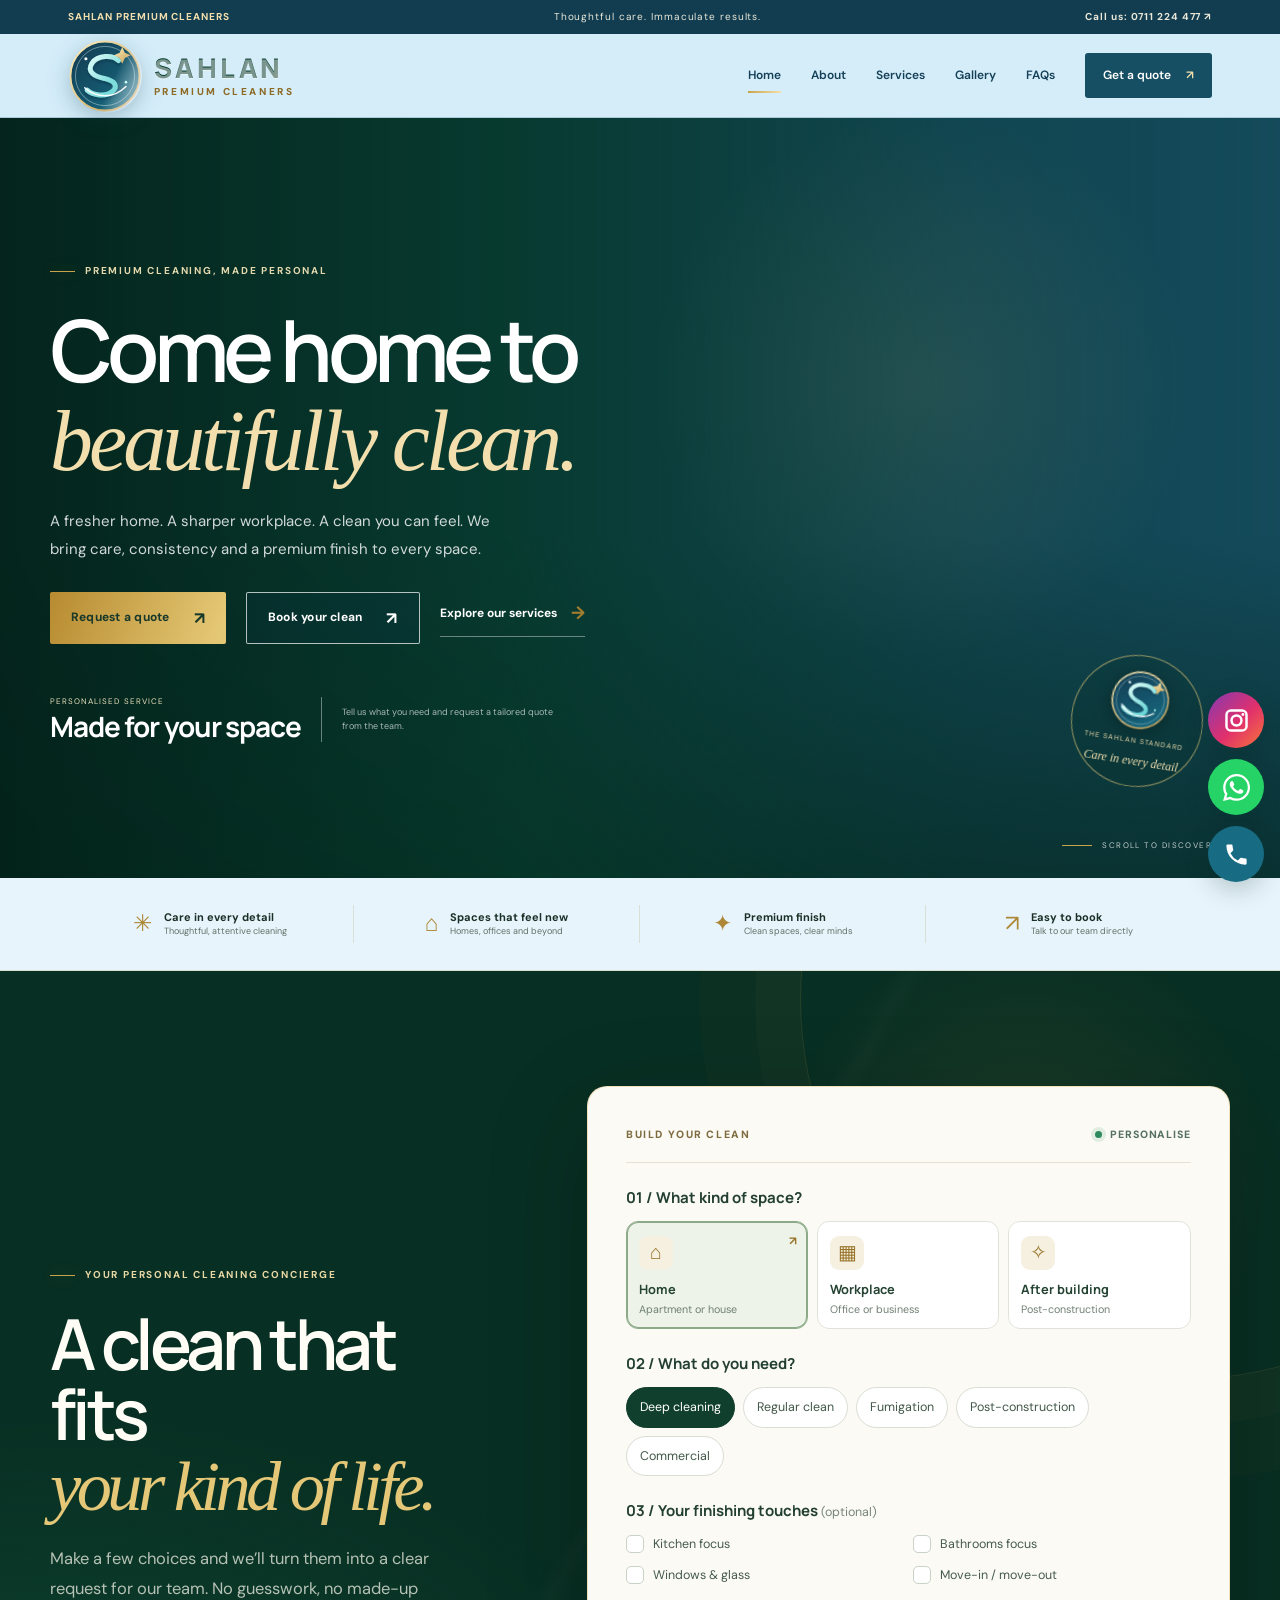
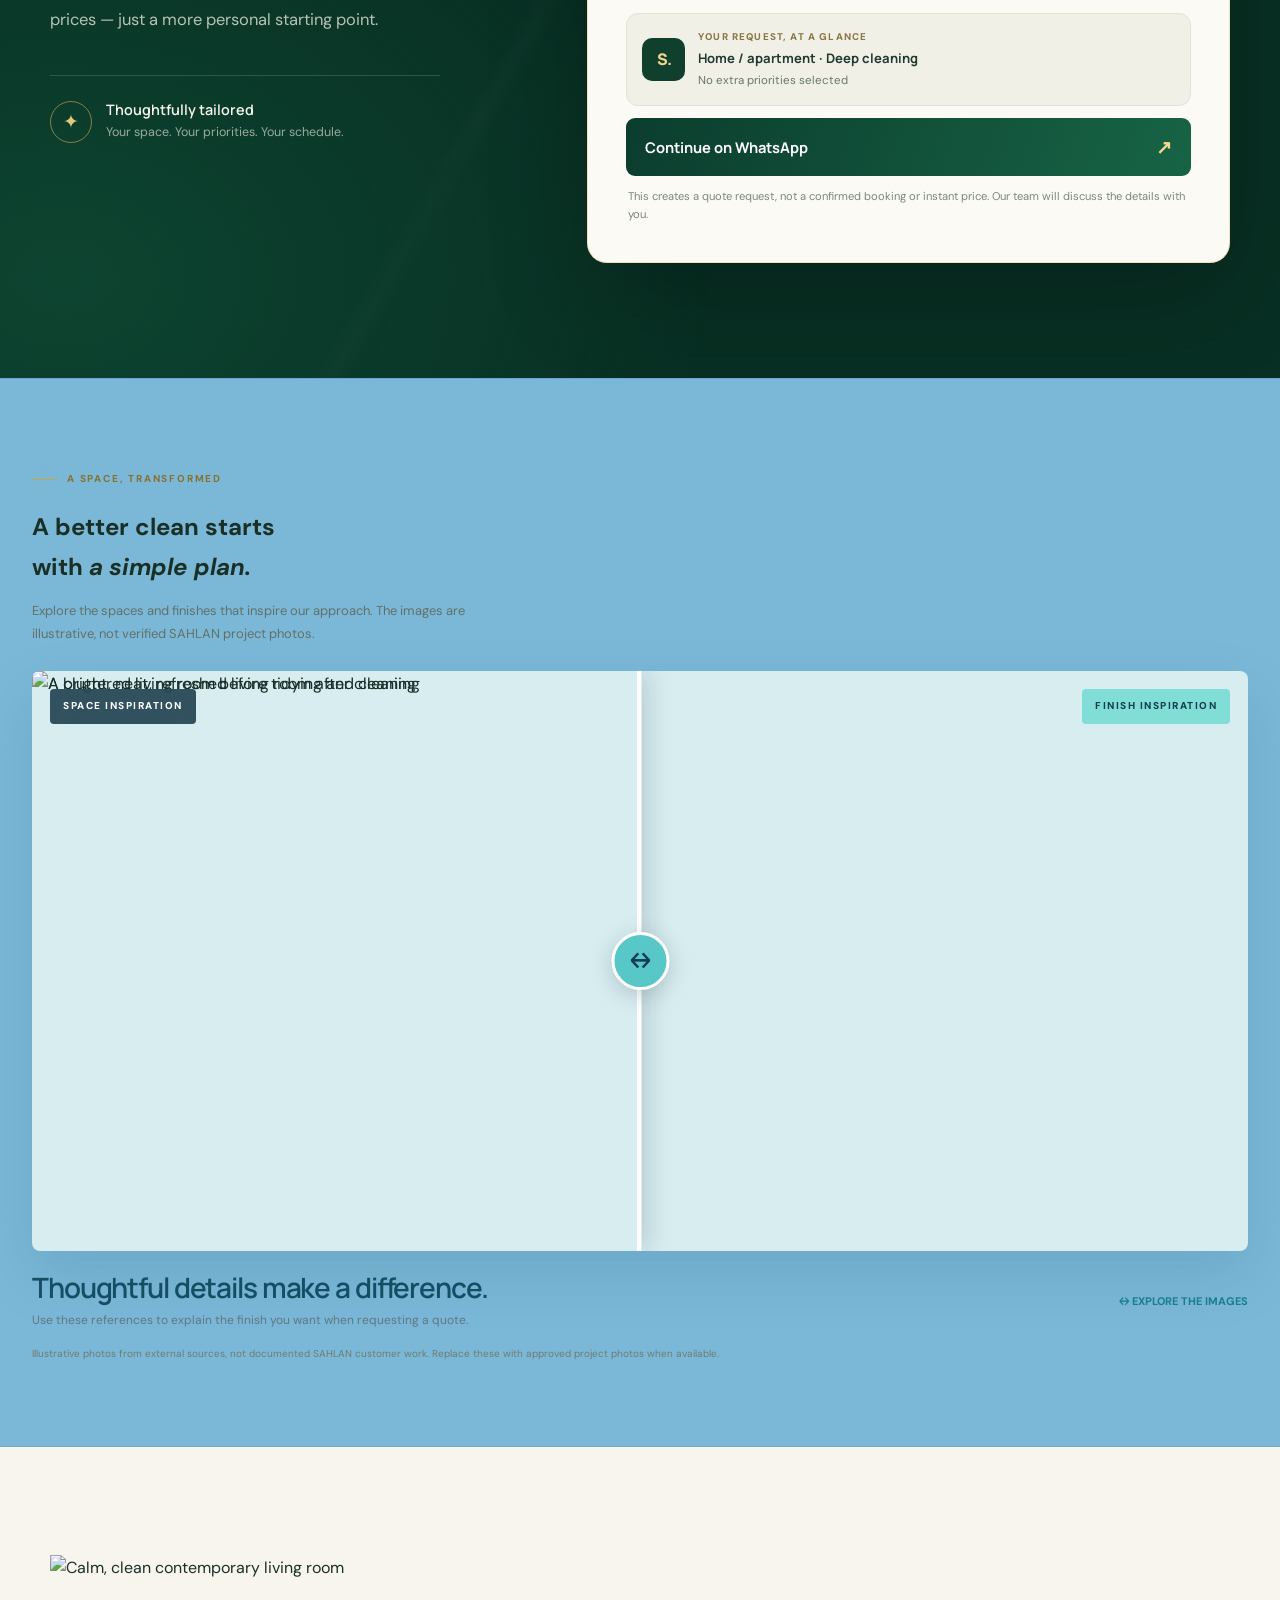
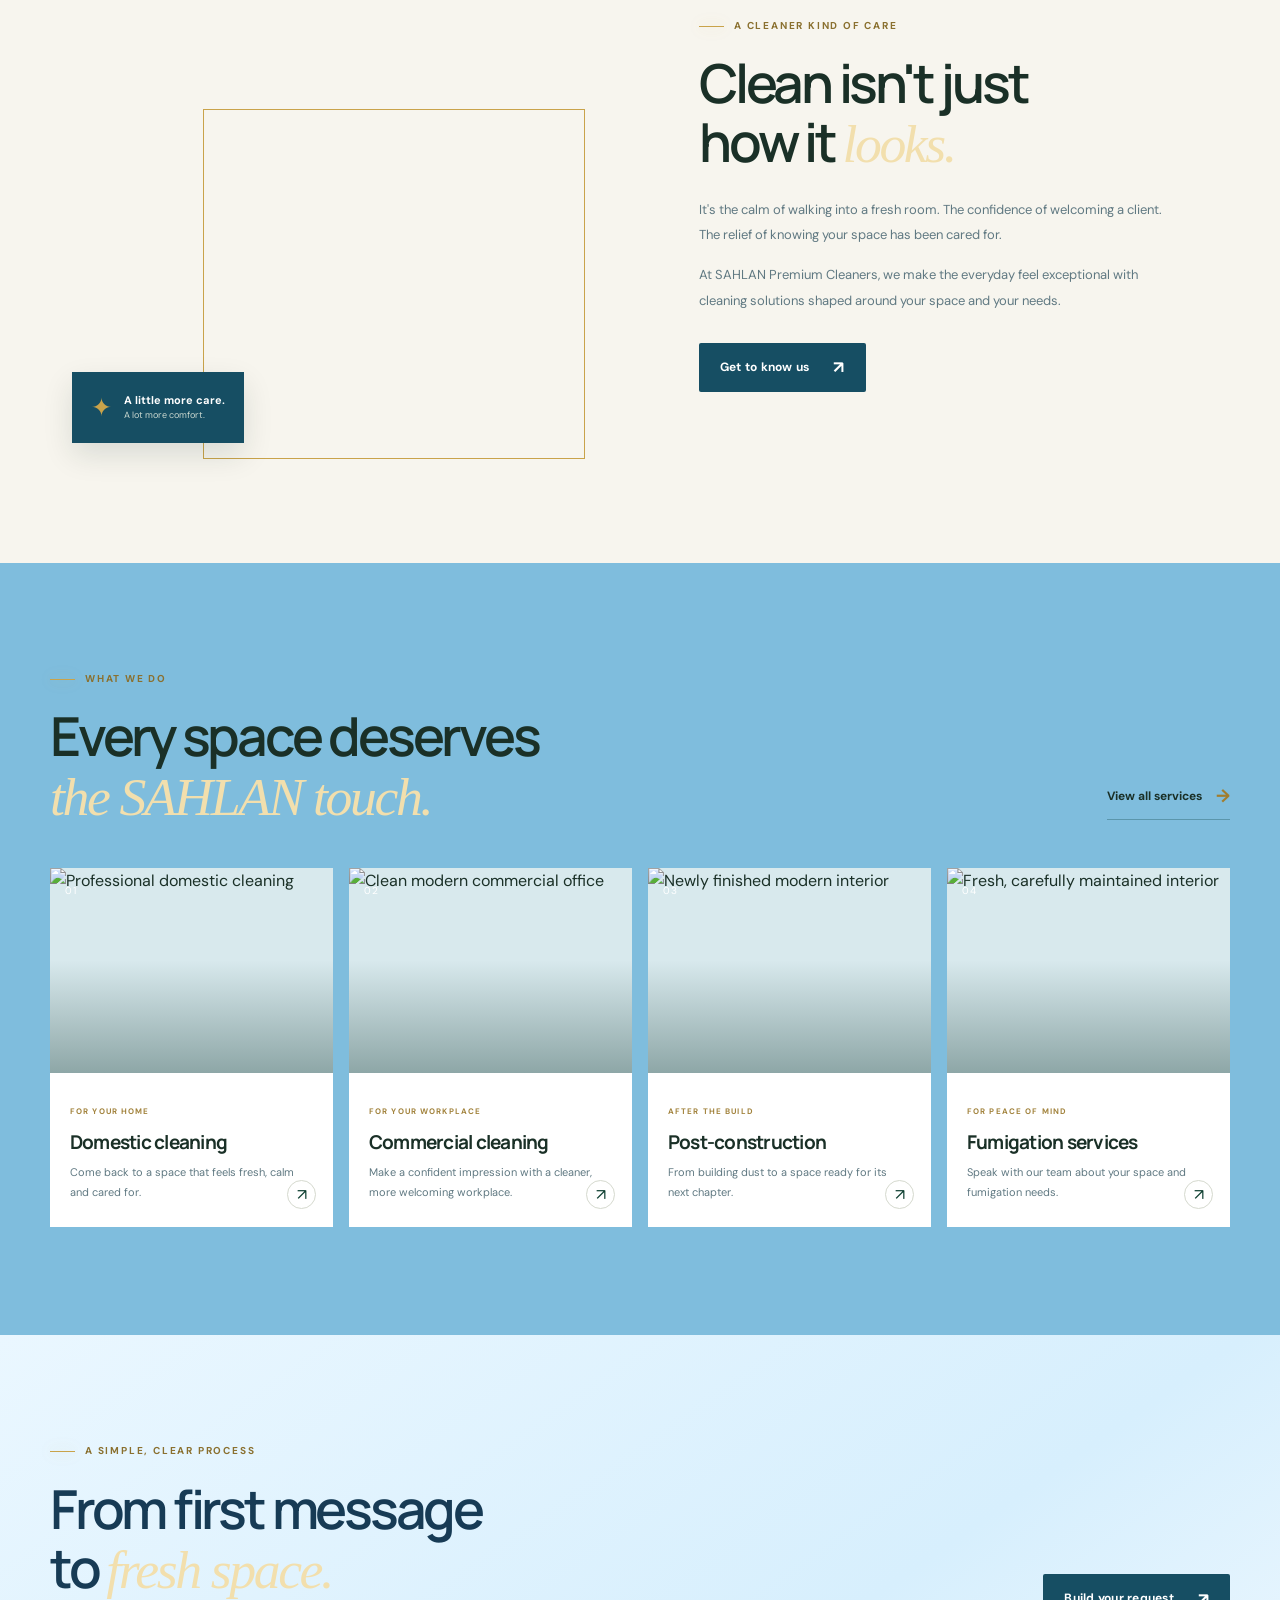
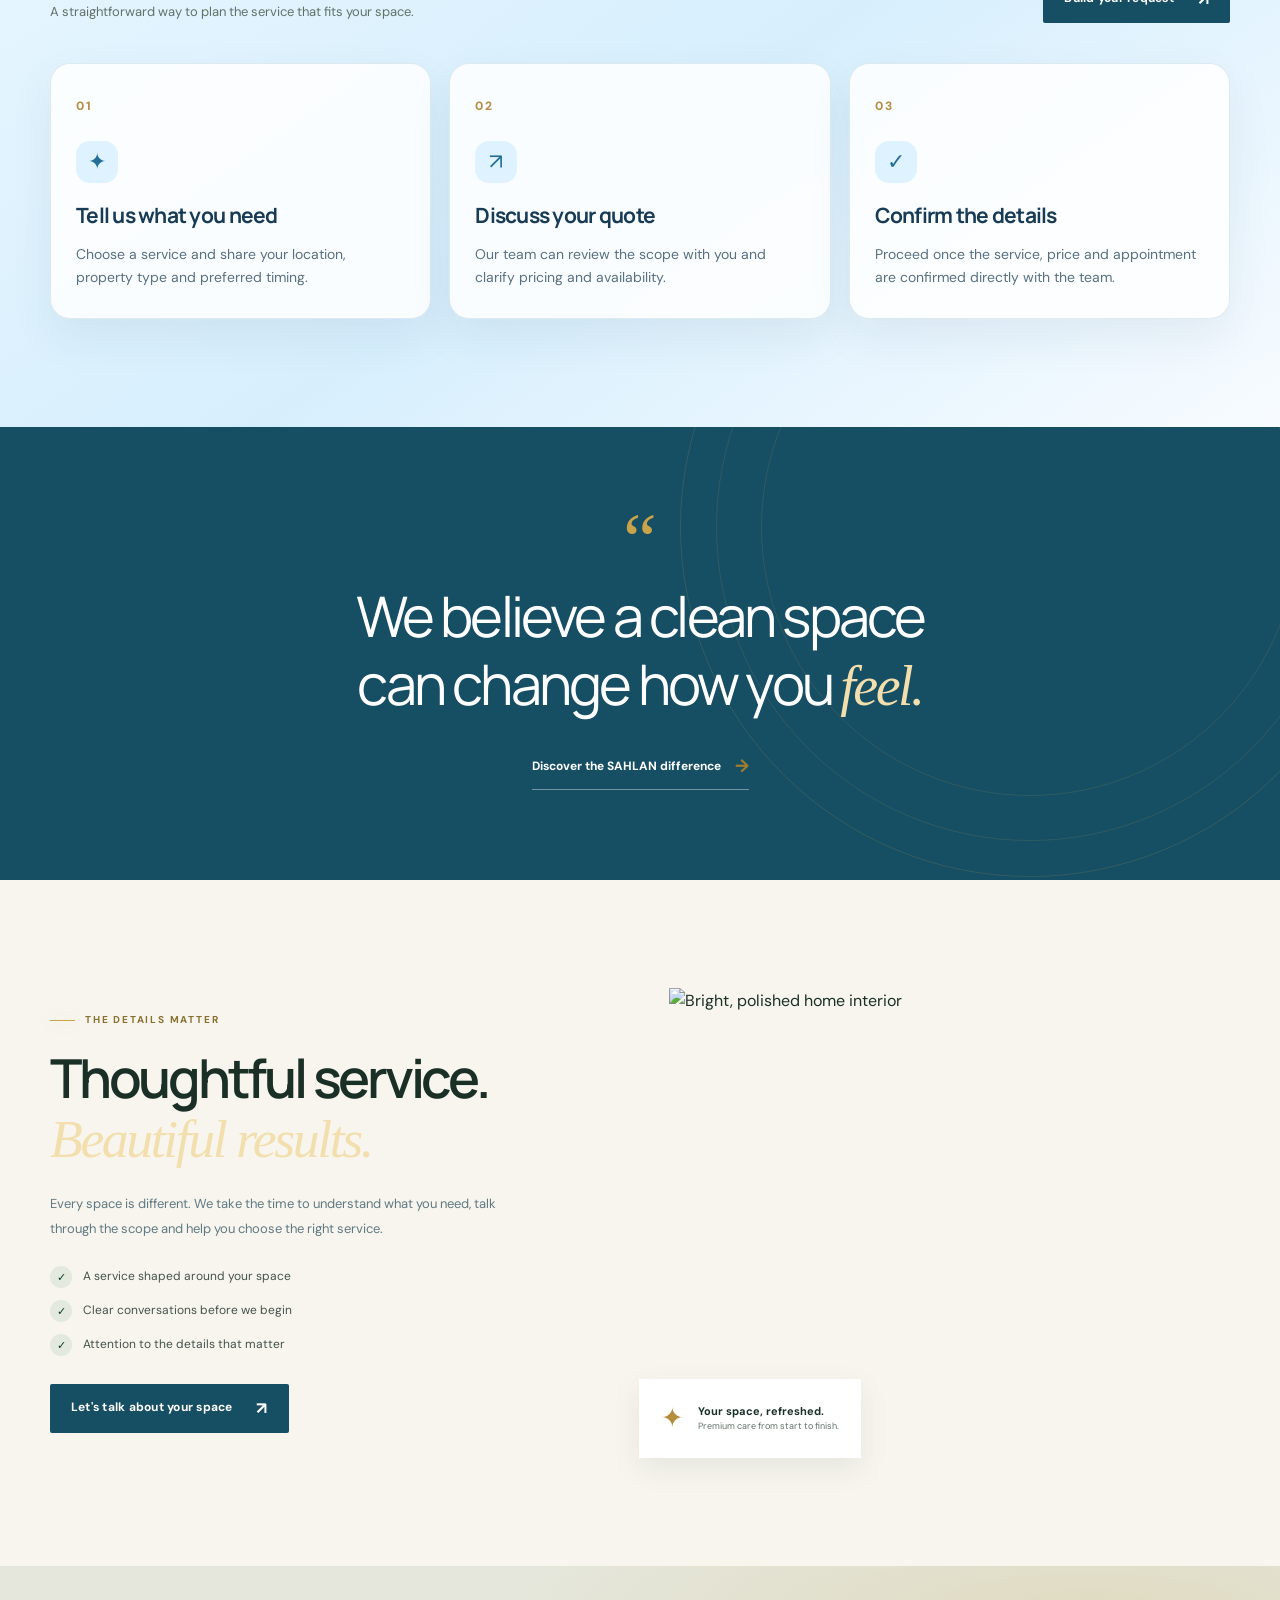
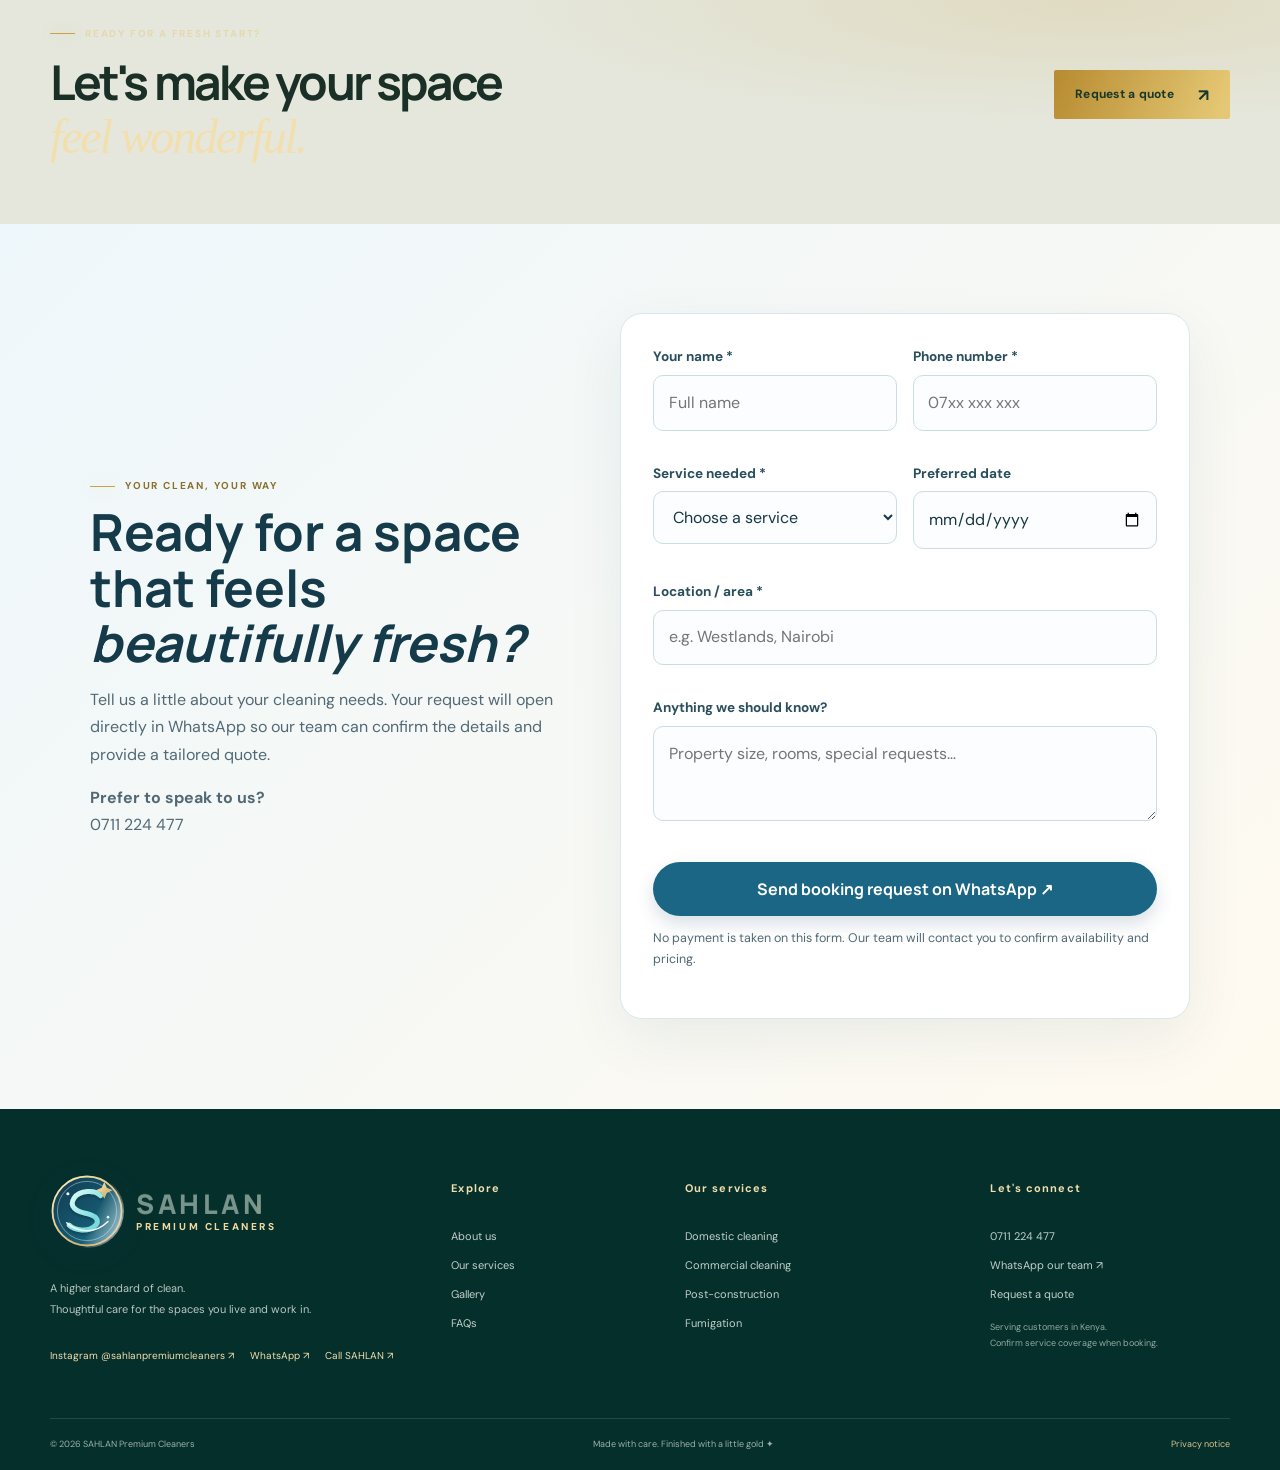
==== commit e0cf3382: "Restore Sahlan homepage after accidental Sasha deployment" ====
--- a/index.html
+++ b/index.html
@@ -1,328 +1,106 @@
-<!doctype html><html lang="en"><head><meta charset="utf-8"><meta name="viewport" content="width=device-width,initial-scale=1"><meta name="theme-color" content="#236f95"><meta name="description" content="Sasha Cleaners offers domestic cleaning, commercial cleaning, post-construction cleaning and fumigation services. Request a quote today."><title>Sasha Cleaners | A Higher Standard of Clean</title><link rel="icon" href="assets/logo.svg" type="image/svg+xml"><link rel="preconnect" href="https://fonts.googleapis.com"><link rel="preconnect" href="https://fonts.gstatic.com" crossorigin><link href="https://fonts.googleapis.com/css2?family=DM+Sans:wght@400;500;600;700&family=Manrope:wght@400;500;600;700;800&display=swap" rel="stylesheet"><style>
-:root{--green:#123f56;--green2:#176b82;--green3:#258da3;--gold:#d6b56d;--gold2:#f4dfaa;--ivory:#eaf4f7;--ink:#153442;--muted:#526f7b;--line:#c8dfe5;--white:#fff;--serif:Georgia,'Times New Roman',serif;--sans:'DM Sans',sans-serif;--display:'Manrope',sans-serif}*{box-sizing:border-box}html{scroll-behavior:smooth;scroll-padding-top:90px}body{margin:0;background:var(--ivory);color:var(--ink);font-family:var(--sans);line-height:1.65;-webkit-font-smoothing:antialiased}img{display:block;max-width:100%}a{color:inherit;text-decoration:none}button,input,select,textarea{font:inherit}.wrap{width:min(1180px,calc(100% - 48px));margin-inline:auto}.announcement{min-height:34px;padding:7px 5.3%;display:flex;align-items:center;justify-content:space-between;gap:20px;background:#123d50;color:#e9e8d9;font-size:10px;letter-spacing:.09em}.announcement span:first-child{color:var(--gold2);font-weight:700}.announcement a{font-weight:700}.site-header{height:84px;padding:0 5.3%;display:flex;align-items:center;justify-content:space-between;background:rgba(248,247,241,.96);position:sticky;top:0;z-index:50;border-bottom:1px solid rgba(7,61,56,.08);backdrop-filter:blur(16px)}.brand{display:inline-flex;align-items:center;gap:11px;flex-shrink:0}.brand-mark{width:48px;height:48px;animation:logo-arrive 1.25s cubic-bezier(.2,.8,.2,1) both;transform-origin:center}.brand-copy{display:flex;flex-direction:column;line-height:1}.brand-copy strong{font-family:var(--display);font-size:24px;letter-spacing:.14em;color:var(--green);font-weight:800}.brand-copy small{font-size:9px;letter-spacing:.24em;color:#9a762d;font-weight:700;margin-top:6px}.main-nav{display:flex;align-items:center;gap:30px;font-size:12px;font-weight:600}.main-nav>a:not(.nav-cta){position:relative;padding:10px 0}.main-nav>a:not(.nav-cta):after{content:"";position:absolute;bottom:2px;left:0;width:0;height:1px;background:var(--gold);transition:width .25s}.main-nav>a:hover:after,.main-nav>a.active:after{width:100%}.nav-cta{padding:13px 18px;background:var(--green);color:white;border-radius:3px;transition:background .25s,transform .25s}.nav-cta span{color:var(--gold2);margin-left:12px}.nav-cta:hover,.button-dark:hover{background:var(--green3);transform:translateY(-2px)}.menu-toggle{display:none;background:none;border:0;padding:10px}.hero{position:relative;min-height:650px;height:min(760px,78vw);max-height:850px;display:flex;align-items:center;overflow:hidden;background:var(--green);color:white}.hero-image,.hero-shade{position:absolute;inset:0}.hero-image{background-image:url('https://images.unsplash.com/photo-1600210492486-724fe5c67fb0?auto=format&fit=crop&w=2200&q=90');background-size:cover;background-position:center 55%;animation:hero-reveal 1.4s ease both}.hero-shade{background:linear-gradient(90deg,rgba(3,37,33,.94) 0%,rgba(4,49,43,.82) 39%,rgba(4,44,39,.25) 75%,rgba(4,44,39,.1) 100%),linear-gradient(0deg,rgba(3,36,32,.55),transparent 35%)}.hero-content{position:relative;z-index:2;padding-top:10px;animation:rise-in .9s .1s both}.eyebrow{display:flex;align-items:center;gap:10px;color:#8a702f;font-size:10px;letter-spacing:.18em;font-weight:700}.eyebrow>span{display:inline-block;width:25px;height:1px;background:var(--gold)}.eyebrow.light{color:#e4d8ad}.hero h1,.page-hero h1{font-family:var(--display);font-size:clamp(48px,6.7vw,88px);line-height:1.03;letter-spacing:-.065em;font-weight:600;margin:26px 0 22px;max-width:740px}.hero h1 em,.section h2 em,.statement p em,.cta-band h2 em,.page-hero h1 em{font-family:var(--serif);font-weight:400;color:var(--gold2);letter-spacing:-.045em}.hero-lede{max-width:475px;color:rgba(255,255,255,.82);font-size:15px;line-height:1.85;margin:0 0 28px}.hero-actions{display:flex;align-items:center;gap:28px}.button{display:inline-flex;align-items:center;justify-content:center;gap:24px;min-height:49px;padding:0 21px;font-size:12px;font-weight:700;letter-spacing:.02em;border:0;border-radius:2px;transition:transform .25s,background .25s}.button span{font-size:17px}.button-gold{background:var(--gold);color:#132d27}.button-gold:hover{background:var(--gold2);transform:translateY(-2px)}.button-dark{background:var(--green);color:white}.text-link{display:inline-flex;align-items:center;gap:14px;font-size:12px;font-weight:700;border-bottom:1px solid rgba(7,61,56,.3);padding:0 0 7px;transition:gap .25s,color .25s}.text-link:hover{gap:20px;color:var(--green3)}.text-link span{font-size:18px;color:#a17d2d}.light-link{color:white;border-color:rgba(255,255,255,.4)}.light-link:hover{color:var(--gold2)}.hero-foot{display:flex;align-items:center;gap:20px;margin-top:52px}.hero-price{border-right:1px solid rgba(255,255,255,.4);padding-right:20px;display:flex;flex-direction:column;line-height:1.1}.hero-price>span{font-size:8px;letter-spacing:.13em;color:#e9dfbd}.hero-price strong{font-family:var(--display);font-size:28px;margin-top:6px;letter-spacing:-.04em}.hero-price strong span{color:var(--gold2)}.hero-foot>p{max-width:220px;font-size:9px;line-height:1.6;color:rgba(255,255,255,.65)}.hero-stamp{position:absolute;z-index:2;right:6%;bottom:12%;width:132px;height:132px;border:1px solid rgba(232,202,121,.6);border-radius:50%;display:flex;align-items:center;justify-content:center;flex-direction:column;gap:5px;transform:rotate(9deg);color:var(--gold2);background:rgba(4,49,43,.28);backdrop-filter:blur(5px)}.hero-stamp img{width:48px;height:48px}.hero-stamp span{font-size:7px;letter-spacing:.15em}.hero-stamp small{font-family:var(--serif);font-style:italic;font-size:12px}.scroll-note{position:absolute;bottom:26px;right:5.3%;z-index:2;font-size:8px;letter-spacing:.18em;color:rgba(255,255,255,.75);display:flex;align-items:center;gap:10px}.scroll-note span{width:30px;height:1px;background:var(--gold)}.trust-strip{display:grid;grid-template-columns:repeat(4,1fr);padding:27px 5.3%;background:#fff;border-bottom:1px solid var(--line)}.trust-strip>div{display:flex;align-items:center;justify-content:center;gap:12px;border-right:1px solid var(--line)}.trust-strip>div:last-child{border:0}.trust-icon{font-size:23px;color:#ad8735}.trust-strip p{display:flex;flex-direction:column;margin:0;line-height:1.5}.trust-strip strong{font-size:11px}.trust-strip small{font-size:9px;color:var(--muted)}.section{padding-top:108px;padding-bottom:108px}.intro-section{display:grid;grid-template-columns:1fr 1fr;align-items:center;gap:10%;}.intro-visual{position:relative;padding:0 30px 30px 0}.intro-photo{width:100%;height:470px;object-fit:cover;position:relative;z-index:1}.gold-orbit{position:absolute;z-index:0;right:0;bottom:0;width:72%;height:70%;border:1px solid var(--gold);transform:translate(4px,4px)}.photo-label{position:absolute;z-index:2;bottom:12px;left:22px;background:var(--green);color:white;padding:15px 19px;display:flex;align-items:center;gap:12px;box-shadow:0 12px 30px #092c251f}.label-star{font-size:25px;color:var(--gold)}.photo-label span:last-child{display:flex;flex-direction:column;line-height:1.45}.photo-label strong{font-size:11px}.photo-label small{font-size:9px;color:#cbd9d0}.intro-copy h2,.section h2,.feature-copy h2{font-family:var(--display);font-size:clamp(35px,4.2vw,54px);letter-spacing:-.06em;line-height:1.1;font-weight:600;margin:19px 0 22px}.intro-copy h2 em,.section h2 em,.feature-copy h2 em{color:#8c743e}.intro-copy p,.feature-copy p{font-size:13px;color:#607982;line-height:1.95;max-width:470px;margin:0 0 15px}.intro-copy .button{margin-top:15px}.services-section{background:#dcecf1}.section-heading{display:flex;justify-content:space-between;align-items:end;margin-bottom:40px}.section-heading h2{margin-bottom:0}.section-heading>.text-link{margin-bottom:8px}.service-grid{display:grid;grid-template-columns:repeat(4,1fr);gap:16px}.service-card{background:white;position:relative;display:flex;flex-direction:column;transition:transform .3s,box-shadow .3s;min-width:0}.service-card:hover{transform:translateY(-6px);box-shadow:0 22px 45px #143d2914}.service-photo{height:205px;position:relative;overflow:hidden;background:#d8e9ed}.service-photo:after{content:"";position:absolute;inset:0;background:linear-gradient(0deg,rgba(3,43,36,.35),transparent 55%)}.service-photo img{width:100%;height:100%;object-fit:cover;transition:transform .65s}.service-card:hover .service-photo img{transform:scale(1.06)}.service-number{position:absolute;z-index:1;left:15px;top:15px;color:white;font-size:10px;letter-spacing:.1em}.service-info{position:relative;padding:23px 20px 25px;flex:1}.service-kicker{font-size:8px;letter-spacing:.14em;color:#a2833d;font-weight:700}.service-info h3{font-family:var(--display);font-size:19px;line-height:1.3;letter-spacing:-.04em;margin:8px 0}.service-info p{font-size:11px;color:#607982;line-height:1.8;margin:0;max-width:240px}.round-arrow{position:absolute;right:17px;bottom:18px;width:29px;height:29px;border:1px solid #d5d9ce;border-radius:50%;display:grid;place-items:center;color:var(--green);transition:all .25s}.service-card:hover .round-arrow{background:var(--green);color:white;border-color:var(--green)}.statement{position:relative;overflow:hidden;background:var(--green);color:white;padding:86px 0 90px}.statement-pattern{position:absolute;right:-100px;top:-250px;width:700px;height:700px;border:1px solid rgba(218,180,91,.15);border-radius:50%}.statement-pattern:before,.statement-pattern:after{content:"";position:absolute;inset:35px;border:1px solid rgba(218,180,91,.13);border-radius:50%}.statement-pattern:after{inset:80px}.statement-inner{position:relative;z-index:1;text-align:center}.statement-mark{font-family:var(--serif);font-size:75px;line-height:.7;color:var(--gold)}.statement p{font-family:var(--display);font-size:clamp(31px,4.6vw,56px);letter-spacing:-.05em;line-height:1.2;margin:10px 0 25px}.statement p em{color:var(--gold2)}.statement .text-link{margin-top:7px}.feature-section{display:grid;grid-template-columns:.9fr 1.1fr;gap:9%;align-items:center}.feature-copy h2{margin-bottom:22px}.check-list{list-style:none;padding:0;margin:24px 0 28px;display:grid;gap:12px}.check-list li{font-size:12px;color:#44534c;display:flex;align-items:center;gap:11px}.check-list li span{width:22px;height:22px;border-radius:50%;background:#e3e9dc;color:var(--green);display:grid;place-items:center;font-size:11px}.feature-visual{position:relative;padding:0 0 30px 30px}.feature-visual>img{width:100%;height:440px;object-fit:cover}.feature-note{position:absolute;left:0;bottom:0;background:white;padding:17px 22px;display:flex;align-items:center;gap:14px;box-shadow:0 10px 30px #18382b14}.feature-note>span{font-size:27px;color:#b48d3c}.feature-note p{display:flex;flex-direction:column;line-height:1.5;margin:0}.feature-note strong{font-size:11px}.feature-note small{font-size:9px;color:var(--muted)}.cta-band{background:#e5e7dc;padding:60px 0}.cta-inner{display:flex;justify-content:space-between;align-items:center;gap:30px}.cta-band h2{font-family:var(--display);font-size:clamp(32px,4vw,48px);letter-spacing:-.06em;line-height:1.1;margin:14px 0 0}.cta-band h2 em{color:#8b6d2f}.site-footer{background:#052f2b;color:#e9eee7;padding-top:65px}.footer-main{display:grid;grid-template-columns:1.5fr .8fr 1.1fr 1fr;gap:42px;padding-bottom:48px}.brand-light .brand-copy strong{color:white}.brand-light .brand-copy small{color:var(--gold2)}.footer-brand>p{font-size:11px;color:#b8c8bf;line-height:1.9;margin:22px 0}.footer-social{font-size:10px;color:var(--gold2)}.footer-main h3{font-size:11px;color:var(--gold2);letter-spacing:.1em;margin:5px 0 19px}.footer-main>div:not(:first-child){display:flex;flex-direction:column;align-items:flex-start;gap:11px}.footer-main>div>a:not(.brand){font-size:11px;color:#c2d0c8;transition:color .2s}.footer-main>div>a:hover{color:var(--gold2)}.footer-small{font-size:9px;color:#94aaa0;line-height:1.8;margin-top:5px}.footer-bottom{display:flex;align-items:center;justify-content:space-between;gap:15px;padding:18px 0;border-top:1px solid rgba(255,255,255,.12);font-size:9px;color:#9db2a7}.footer-bottom a{color:#d8c48c}.floating-contact-dock{position:fixed;z-index:80;right:20px;bottom:20px;display:flex;flex-direction:column;align-items:flex-end;gap:11px}.floating-contact{width:56px;min-height:56px;border-radius:999px;display:flex;align-items:center;justify-content:center;gap:10px;padding:0 16px;color:#fff;box-shadow:0 8px 24px #082b2338;transition:width .22s,transform .22s,box-shadow .22s;overflow:hidden}.floating-contact svg{width:27px;height:27px;flex:0 0 27px;fill:currentColor}.floating-contact .float-label{display:none;font-size:12px;font-weight:700;white-space:nowrap}.floating-contact:hover,.floating-contact:focus-visible{width:178px;justify-content:flex-start;transform:translateY(-2px);box-shadow:0 12px 28px #082b2345}.floating-contact:hover .float-label,.floating-contact:focus-visible .float-label{display:inline}.floating-whatsapp{background:#25d366}.floating-call{background:#176b82}.floating-contact:focus-visible{outline:3px solid #d6b56d;outline-offset:3px}.page-hero{position:relative;overflow:hidden;background:var(--green);color:white;padding:100px 0 95px}.page-hero:before{content:"";position:absolute;width:520px;height:520px;border:1px solid rgba(226,193,110,.2);border-radius:50%;right:-70px;top:-220px;box-shadow:0 0 0 35px rgba(226,193,110,.025),0 0 0 80px rgba(226,193,110,.025)}.page-hero .wrap{position:relative}.page-hero h1{font-size:clamp(43px,6vw,70px);margin:20px 0 17px}.page-hero h1 em{color:var(--gold2)}.page-hero p{max-width:590px;color:#c8d8cf;font-size:14px;line-height:1.9}.breadcrumb{font-size:10px;color:#b8c9c0;letter-spacing:.04em}.breadcrumb a{color:var(--gold2)}.content-section{padding:85px 0}.content-grid{display:grid;grid-template-columns:1fr 1fr;gap:8%;align-items:center}.content-grid img{width:100%;height:430px;object-fit:cover}.content-copy h2{font-family:var(--display);font-size:clamp(32px,4vw,48px);line-height:1.12;letter-spacing:-.05em;margin:15px 0}.content-copy h2 em{font-family:var(--serif);font-weight:400;color:#8c743e}.content-copy p{font-size:13px;line-height:1.95;color:#607982}.service-detail-list{display:grid;grid-template-columns:repeat(2,1fr);gap:18px;margin-top:30px}.detail-tile{background:white;border:1px solid var(--line);padding:24px}.detail-tile h3{font-family:var(--display);font-size:18px;margin:0 0 8px}.detail-tile p{font-size:12px;color:var(--muted);margin:0 0 15px}.gallery-grid{display:grid;grid-template-columns:repeat(3,1fr);gap:15px}.gallery-grid figure{margin:0;overflow:hidden;background:white}.gallery-grid img{height:280px;width:100%;object-fit:cover;transition:transform .5s}.gallery-grid figure:hover img{transform:scale(1.04)}.gallery-grid figcaption{padding:14px;font-size:11px;color:var(--green);font-weight:700}.faq-list{max-width:850px;margin:0 auto}.faq-list details{border-bottom:1px solid var(--line);padding:20px 0}.faq-list summary{cursor:pointer;list-style:none;font-weight:700;font-size:14px;display:flex;justify-content:space-between;gap:20px}.faq-list summary::-webkit-details-marker{display:none}.faq-list summary:after{content:"+";font-size:22px;color:#a07d34;font-weight:400}.faq-list details[open] summary:after{content:"−"}.faq-list details p{color:var(--muted);font-size:13px;line-height:1.9;max-width:700px}.contact-grid{display:grid;grid-template-columns:.8fr 1.2fr;gap:7%;align-items:start}.contact-panel{background:var(--green);color:white;padding:32px}.contact-panel h2{font-family:var(--display);font-size:28px;line-height:1.2}.contact-panel p{font-size:12px;color:#c6d5cd;line-height:1.8}.contact-item{border-top:1px solid #ffffff26;padding:17px 0}.contact-item small{display:block;color:var(--gold2);font-size:9px;letter-spacing:.1em;margin-bottom:4px}.contact-item a,.contact-item strong{font-size:13px}.quote-form{display:grid;grid-template-columns:1fr 1fr;gap:17px}.form-field{display:flex;flex-direction:column;gap:7px}.form-field.full{grid-column:1/-1}.form-field label{font-size:11px;font-weight:700}.form-field input,.form-field select,.form-field textarea{width:100%;border:1px solid #d6ddd4;background:white;padding:13px 14px;border-radius:2px;color:var(--ink);font-size:12px;outline:none}.form-field input:focus,.form-field select:focus,.form-field textarea:focus{border-color:var(--green);box-shadow:0 0 0 3px #187f9115}.form-field textarea{min-height:125px;resize:vertical}.form-note{font-size:10px;color:var(--muted);grid-column:1/-1}.form-status{grid-column:1/-1;font-size:12px;padding:12px;background:#e7eee4;color:var(--green);display:none}.form-status.show{display:block}.privacy-copy{max-width:800px;margin:auto}.privacy-copy h2{font-family:var(--display);font-size:24px}.privacy-copy p,.privacy-copy li{font-size:13px;color:#596a61;line-height:1.9}.site-header.scrolled{box-shadow:0 8px 25px #153c2910}.reveal{opacity:0;transform:translateY(20px);transition:opacity .7s ease,transform .7s ease}.reveal.visible{opacity:1;transform:none}.no-js .reveal{opacity:1;transform:none}@keyframes logo-arrive{0%{opacity:0;transform:rotate(-45deg) scale(.65)}70%{opacity:1;transform:rotate(8deg) scale(1.06)}100%{opacity:1;transform:rotate(0) scale(1)}}@keyframes hero-reveal{from{transform:scale(1.06);opacity:.6}to{transform:scale(1);opacity:1}}@keyframes rise-in{from{opacity:0;transform:translateY(20px)}to{opacity:1;transform:translateY(0)}}@media(prefers-reduced-motion:reduce){*,*:before,*:after{scroll-behavior:auto!important;animation-duration:.01ms!important;animation-iteration-count:1!important;transition-duration:.01ms!important}.reveal{opacity:1;transform:none}}@media(max-width:1000px){.main-nav{gap:17px}.site-header{padding-inline:4%}.brand-copy strong{font-size:21px}.service-grid{grid-template-columns:repeat(2,1fr)}.service-photo{height:240px}.hero-stamp{right:4%;width:105px;height:105px}.hero-stamp img{width:38px;height:38px}.footer-main{gap:24px}.trust-strip{padding-inline:3%}}@media(max-width:760px){.wrap{width:min(100% - 36px,560px)}.announcement{padding-inline:18px;font-size:8px;gap:8px}.announcement span:nth-child(2){display:none}.site-header{height:72px;padding:0 18px}.brand-mark{width:42px;height:42px}.brand-copy strong{font-size:20px}.brand-copy small{font-size:8px}.menu-toggle{display:flex;flex-direction:column;gap:6px}.menu-toggle span{width:25px;height:2px;background:var(--green);transition:transform .2s}.menu-toggle[aria-expanded=true] span:first-child{transform:translateY(4px) rotate(45deg)}.menu-toggle[aria-expanded=true] span:last-child{transform:translateY(-4px) rotate(-45deg)}.main-nav{display:none;position:absolute;top:71px;left:0;right:0;background:var(--ivory);padding:18px 22px 24px;flex-direction:column;align-items:stretch;gap:5px;border-bottom:1px solid var(--line);box-shadow:0 18px 30px #0d35221a}.main-nav.open{display:flex}.main-nav>a:not(.nav-cta){padding:12px 0}.nav-cta{text-align:center;margin-top:8px}.hero{min-height:690px;height:calc(100svh - 105px);max-height:790px;align-items:flex-start}.hero-image{background-position:60% center}.hero-shade{background:linear-gradient(90deg,rgba(3,37,33,.91),rgba(4,49,43,.56)),linear-gradient(0deg,rgba(3,36,32,.7),transparent 55%)}.hero-content{padding-top:76px}.hero h1{font-size:clamp(47px,12vw,68px);margin:22px 0 17px}.hero-lede{font-size:13px;max-width:410px}.hero-actions{gap:18px;flex-wrap:wrap}.button{min-height:47px;padding-inline:16px;gap:15px}.hero-foot{margin-top:44px;gap:13px}.hero-price{padding-right:13px}.hero-price strong{font-size:24px}.hero-foot>p{font-size:8px;max-width:170px}.hero-stamp{display:none}.scroll-note{right:18px;bottom:17px}.trust-strip{grid-template-columns:1fr 1fr;padding:20px 18px;gap:17px}.trust-strip>div{justify-content:flex-start;border-right:0}.trust-strip strong{font-size:10px}.trust-strip small{font-size:8px}.section{padding-top:72px;padding-bottom:72px}.intro-section,.feature-section,.content-grid,.contact-grid{grid-template-columns:1fr;gap:38px}.intro-visual{padding-right:18px}.intro-photo{height:360px}.intro-copy h2,.section h2,.feature-copy h2{font-size:40px}.section-heading{align-items:flex-start;flex-direction:column;gap:22px;margin-bottom:28px}.section-heading h2{font-size:38px}.service-grid{gap:12px}.service-photo{height:180px}.service-info{padding:18px 14px 23px}.service-info h3{font-size:17px}.service-info p{font-size:10px}.service-kicker{font-size:7px}.round-arrow{right:10px;bottom:10px;width:25px;height:25px}.statement{padding:65px 0}.statement p{font-size:38px}.feature-visual{padding-left:18px}.feature-visual>img{height:330px}.cta-inner{align-items:flex-start;flex-direction:column}.cta-band{padding:45px 0}.footer-main{grid-template-columns:1fr 1fr;gap:35px 20px}.footer-brand{grid-column:1/-1}.footer-bottom{flex-wrap:wrap;line-height:1.7}.page-hero{padding:70px 0}.page-hero h1{font-size:48px}.content-section{padding:60px 0}.content-grid img{height:330px}.service-detail-list{grid-template-columns:1fr}.gallery-grid{grid-template-columns:1fr 1fr;gap:10px}.gallery-grid img{height:190px}.gallery-grid figcaption{padding:10px;font-size:10px}.quote-form{grid-template-columns:1fr}.form-field.full,.form-note,.form-status{grid-column:1}.contact-panel{padding:25px}.floating-contact-dock{right:12px;bottom:12px;gap:9px}.floating-contact{width:49px;min-height:49px;padding:0}.floating-contact svg{width:24px;height:24px;flex-basis:24px}.floating-contact:hover,.floating-contact:focus-visible{width:49px;justify-content:center}.floating-contact .float-label{display:none!important}}@media(max-width:390px){.announcement{font-size:7px}.hero h1{font-size:45px}.hero-content{padding-top:58px}.hero-actions{align-items:flex-start;flex-direction:column}.hero-foot{margin-top:30px}.service-photo{height:145px}.service-info h3{font-size:15px}.gallery-grid img{height:150px}}
-
-/* Booking and contact channel refinements */
-.social-links{display:flex;flex-wrap:wrap;gap:10px 16px}.social-links .footer-social{display:inline-flex;align-items:center;min-height:28px}.quote-form .form-note{line-height:1.7}.quote-form .button{cursor:pointer}.quote-form input[type=date]{min-height:44px}
-
-
-/* Premium transformation carousel */
-.brand-mark{transform-origin:50% 50%;animation:logo-arrive 1.1s cubic-bezier(.2,.8,.2,1) both;filter:drop-shadow(0 0 0 rgba(191,151,65,0));transition:filter .35s ease,transform .35s ease}
-.brand:hover .brand-mark{filter:drop-shadow(0 0 8px rgba(191,151,65,.42));transform:translateY(-2px) rotate(-4deg) scale(1.04)}
-.hero-stamp img{animation:stamp-breathe 5s ease-in-out 1.2s infinite}
-@keyframes stamp-breathe{0%,100%{transform:scale(1) rotate(0)}50%{transform:scale(1.055) rotate(4deg)}}
-.transformation-section{background:#dcecf1;padding:92px 0 84px;overflow:hidden;border-top:1px solid #d8e9ed;border-bottom:1px solid #d8e9ed}
-.transformation-wrap{width:min(1240px,calc(100% - 64px))}.transformation-heading{align-items:end;margin-bottom:32px}.transformation-heading h2{margin-bottom:12px}.section-intro{max-width:490px;color:var(--muted);font-size:13px;line-height:1.8;margin:0}.before-after-controls{display:flex;gap:9px;flex-shrink:0}.scroll-control{width:45px;height:45px;border:1px solid #c0dfe4;background:transparent;color:var(--green);font-size:20px;cursor:pointer;transition:background .25s,color .25s,border-color .25s}.scroll-control:hover{background:var(--green);color:white;border-color:var(--green)}.before-after-track{display:grid;grid-auto-columns:minmax(310px,1fr);grid-auto-flow:column;gap:20px;overflow-x:auto;overscroll-behavior-inline:contain;scroll-snap-type:x mandatory;scroll-behavior:smooth;padding:4px 2px 17px;scrollbar-width:thin;scrollbar-color:#b99a54 #d8e9ed}.comparison-card{min-width:0;background:#fff;scroll-snap-align:start;border:1px solid #d8e9ed;box-shadow:0 12px 32px #164e6310;transition:transform .35s ease,box-shadow .35s ease}.comparison-card:hover{transform:translateY(-5px);box-shadow:0 18px 38px #164e6318}.comparison-images{display:grid;grid-template-columns:1fr 1fr;gap:3px;background:#fff;position:relative}.comparison-images figure{height:245px;position:relative;margin:0;overflow:hidden;background:#e2f3f5}.comparison-images img{width:100%;height:100%;object-fit:cover;transition:transform .65s cubic-bezier(.2,.7,.2,1);display:block}.comparison-card:hover .comparison-images img{transform:scale(1.035)}.comparison-images figcaption{position:absolute;top:12px;left:12px;padding:7px 9px;background:rgba(25,31,26,.82);color:#fff;font-size:9px;font-weight:700;letter-spacing:.16em}.comparison-images .after-label{left:auto;right:12px;background:var(--gold);color:#17251c}.comparison-caption{padding:21px 22px 23px}.comparison-caption>span{color:#997832;font-size:9px;letter-spacing:.15em;font-weight:700}.comparison-caption h3{font-family:var(--display);font-size:22px;color:var(--green);font-weight:600;margin:9px 0 7px}.comparison-caption p{font-size:12px;line-height:1.7;color:var(--muted);margin:0}.comparison-disclaimer{font-size:10px;color:#6f7b70;line-height:1.7;margin:13px 0 0}.transformation-section .reveal{transition-delay:.06s}
-@media(max-width:760px){.transformation-section{padding:67px 0 58px}.transformation-wrap{width:calc(100% - 36px)}.transformation-heading{flex-direction:row;align-items:end;gap:12px}.transformation-heading h2{font-size:36px}.transformation-heading .section-intro{font-size:11px}.before-after-controls{gap:5px}.scroll-control{width:36px;height:36px;font-size:17px}.before-after-track{grid-auto-columns:minmax(285px,86%);gap:13px;margin-right:-18px;padding-right:18px}.comparison-images figure{height:205px}.comparison-caption{padding:17px}.comparison-caption h3{font-size:20px}}
-@media(prefers-reduced-motion:reduce){.brand-mark,.hero-stamp img{animation:none!important}.comparison-card,.comparison-images img{transition:none!important}}
-
-/* Sasha Cleaners Tiffany-blue premium motion and comparison slider */
-:root{--tiffany:#7bded5;--tiffany-dark:#187f91;--sky:#eaf8fa;--navy:#164e63}
-.announcement{background:#123d50}.site-header{background:rgba(244,251,252,.96);border-bottom-color:rgba(22,78,99,.12)}
-.brand-mark{filter:drop-shadow(0 5px 12px rgba(24,127,145,.12));animation:logo-entrance 1.5s cubic-bezier(.2,.8,.2,1) both,logo-breathe 7s 1.8s ease-in-out infinite}
-.brand:hover .brand-mark{animation:logo-tilt .7s ease,logo-breathe 7s 1.8s ease-in-out infinite}
-@keyframes logo-entrance{0%{opacity:0;transform:translateY(12px) rotate(-22deg) scale(.72);filter:blur(4px)}5%{opacity:.12;transform:translateY(10px) rotate(-19deg) scale(.76)}10%{opacity:.24;transform:translateY(8px) rotate(-16deg) scale(.80)}15%{opacity:.36;transform:translateY(6px) rotate(-13deg) scale(.84)}20%{opacity:.48;transform:translateY(4px) rotate(-10deg) scale(.88)}25%{opacity:.60;transform:translateY(2px) rotate(-7deg) scale(.92)}30%{opacity:.72;transform:translateY(0) rotate(-4deg) scale(.96)}35%{opacity:.84;transform:translateY(-1px) rotate(-1deg) scale(1)}40%{opacity:.94;transform:translateY(-2px) rotate(3deg) scale(1.04)}45%{opacity:1;transform:translateY(-3px) rotate(5deg) scale(1.08);filter:blur(0)}50%{transform:translateY(-2px) rotate(4deg) scale(1.06)}55%{transform:translateY(-1px) rotate(3deg) scale(1.04)}60%{transform:translateY(0) rotate(2deg) scale(1.02)}65%{transform:translateY(0) rotate(0) scale(1)}70%{transform:rotate(-2deg) scale(.98)}75%{transform:rotate(-1deg) scale(.985)}80%{transform:rotate(1deg) scale(1.01)}85%{transform:rotate(0) scale(1.005)}90%{transform:rotate(0) scale(1)}95%{transform:rotate(0) scale(1)}100%{transform:translateY(0) rotate(0) scale(1)}}
-@keyframes logo-breathe{0%,100%{filter:drop-shadow(0 3px 8px rgba(24,127,145,.10))}50%{filter:drop-shadow(0 5px 16px rgba(123,222,213,.42))}}
-@keyframes logo-tilt{0%,100%{transform:rotate(0) scale(1)}25%{transform:rotate(-8deg) scale(1.04)}65%{transform:rotate(5deg) scale(1.07)}}
-.brand-copy strong{animation:wordmark-reveal .9s .2s both}.brand-copy small{animation:tagline-reveal 1s .45s both}
-@keyframes wordmark-reveal{from{opacity:0;letter-spacing:.32em;transform:translateX(-8px)}to{opacity:1;letter-spacing:.14em;transform:translateX(0)}}
-@keyframes tagline-reveal{from{opacity:0;transform:translateY(5px)}to{opacity:1;transform:translateY(0)}}
-.hero{background:#164e63}.hero-shade{background:linear-gradient(90deg,rgba(13,48,66,.92) 0%,rgba(22,78,99,.73) 40%,rgba(22,78,99,.17) 78%,rgba(22,78,99,.08) 100%),linear-gradient(0deg,rgba(13,48,66,.48),transparent 40%)}
-.button-dark,.nav-cta{background:#164e63}.button-dark:hover,.nav-cta:hover{background:#187f91}.services-section{background:#dcecf1}.statement{background:#164e63}.photo-label{background:#164e63}.comparison-slider{position:relative;width:100%;height:clamp(300px,48vw,580px);overflow:hidden;background:#d8edf0;isolation:isolate;box-shadow:0 24px 60px rgba(22,78,99,.14);border-radius:8px}
-.comparison-slider .comparison-before,.comparison-slider .comparison-after{position:absolute;inset:0;width:100%;height:100%;object-fit:cover;object-position:center;user-select:none;pointer-events:none}
-.comparison-slider .comparison-after-wrap{position:absolute;inset:0 auto 0 0;width:50%;overflow:hidden;border-right:3px solid #fff;box-shadow:8px 0 24px rgba(10,35,45,.16)}
-.comparison-slider .comparison-after{width:calc(100vw - 0px);max-width:none;position:absolute;left:0;top:0;object-fit:cover}
-.comparison-slider .comparison-before{filter:saturate(.88) brightness(.94)}
-.comparison-tag{position:absolute;top:18px;padding:9px 13px;border-radius:4px;font-size:10px;letter-spacing:.15em;font-weight:800;background:rgba(17,52,67,.84);color:white;backdrop-filter:blur(8px);z-index:3}.comparison-tag.before{left:18px}.comparison-tag.after{right:18px;background:rgba(123,222,213,.94);color:#123d50}
-.comparison-slider input[type=range]{position:absolute;inset:auto 0 0;width:100%;height:100%;margin:0;opacity:0;cursor:ew-resize;z-index:5;touch-action:pan-y}
-.comparison-handle{position:absolute;z-index:4;top:0;bottom:0;left:50%;width:3px;background:#fff;transform:translateX(-50%);pointer-events:none}.comparison-handle:after{content:'↔';position:absolute;top:50%;left:50%;width:52px;height:52px;border:3px solid #fff;border-radius:50%;display:grid;place-items:center;transform:translate(-50%,-50%);background:#58c7c7;color:#123d50;font-size:22px;font-weight:700;box-shadow:0 5px 22px #102f3c35}
-.slider-caption{display:flex;align-items:center;justify-content:space-between;gap:20px;margin-top:20px}.slider-caption h3{margin:0;color:#164e63;font:600 clamp(20px,2.5vw,28px)/1.2 var(--display);letter-spacing:-.04em}.slider-caption p{margin:6px 0 0;color:#607982;font-size:12px}.slider-hint{font-size:11px;color:#187f91;font-weight:700;white-space:nowrap}.transformation-section{background:#eaf4f7;padding:92px 0 84px;border-color:#d8e9ed}.transformation-heading{margin-bottom:26px}.comparison-disclaimer{margin-top:14px}.before-after-track,.before-after-controls{display:none!important}
-.booking-steps{display:flex;gap:10px;margin:0 0 24px}.booking-step{flex:1;display:flex;align-items:center;gap:9px;padding:12px;border:1px solid #d8e9ed;background:#eaf4f7;color:#607982;border-radius:6px;font-size:11px;font-weight:700}.booking-step span{display:grid;place-items:center;width:26px;height:26px;border-radius:50%;background:#d2e7ed;color:#164e63}.booking-step.active{background:#164e63;color:#fff;border-color:#164e63}.booking-step.active span{background:#58c7c7;color:#123d50}.booking-step.done{border-color:#7bded5;color:#164e63}.booking-step.done span{background:#58c7c7}.booking-panel[hidden]{display:none!important}.booking-actions{display:flex;justify-content:space-between;gap:12px;margin-top:18px}.booking-actions button{cursor:pointer}.booking-progress{height:4px;background:#d8e9ed;border-radius:9px;margin-bottom:18px;overflow:hidden}.booking-progress span{display:block;height:100%;background:#58c7c7;transition:width .3s ease}
-@media(max-width:760px){.slider-caption{align-items:flex-start;flex-direction:column;gap:7px}.comparison-slider{height:360px}.booking-step{justify-content:center;padding:10px 5px}.booking-step strong{display:none}.booking-actions .button{flex:1}}
-@media(prefers-reduced-motion:reduce){.brand-mark,.brand-copy strong,.brand-copy small,.hero-stamp img{animation:none!important}.brand:hover .brand-mark{animation:none!important}}
-
-.sr-only{position:absolute!important;width:1px;height:1px;padding:0;margin:-1px;overflow:hidden;clip:rect(0,0,0,0);white-space:nowrap;border:0}
-
-.comparison-slider .comparison-after-wrap{height:100%;}
-.comparison-slider .comparison-after{height:100%;}
-
-
-/* Sasha Cleaners refined identity: deeper blue-grey surfaces and ten restrained logo motions */
-:root{--ivory:#dce8ed;--sky:#d2e3e9;--line:#b8d0d9;--muted:#496775;--tiffany:#73d9d3;--tiffany-dark:#167b90;--navy:#123e55}
-body{background:#dce8ed}
-.site-header{background:rgba(224,237,242,.97);border-bottom-color:rgba(18,62,85,.16)}
-.services-section{background:#ccdee6}
-.transformation-section{background:#d3e3e9;border-color:#bed3dc}
-.booking-step{background:#d4e4ea;border-color:#b9d0d9}
-.booking-progress{background:#bed3dc}
-.brand{gap:13px}
-.brand-mark{width:62px;height:62px;flex:none;transform-origin:50% 50%;filter:drop-shadow(0 5px 10px rgba(12,57,78,.22));animation:logo-slide-in .95s cubic-bezier(.2,.8,.2,1) both,logo-fade-in .75s ease both,logo-pop-in 1.1s .08s both,logo-rotate-settle 1.15s cubic-bezier(.2,.8,.2,1) both,logo-flip-in 1s .1s both,logo-float 6s 1.5s ease-in-out infinite,logo-glow 4s 1.5s ease-in-out infinite}
-.brand:hover .brand-mark{animation:logo-slide-in .45s ease,logo-wiggle .7s ease,logo-shimmer 1s ease,logo-ring-pulse 1.2s ease,logo-tilt .7s ease,logo-float 6s 1.5s ease-in-out infinite,logo-glow 4s 1.5s ease-in-out infinite}
-.brand-copy strong{font-size:26px;animation:wordmark-reveal .9s .2s both,logo-word-glint 5s 2s ease-in-out infinite}
-.brand-copy small{font-size:10px;letter-spacing:.22em;animation:tagline-reveal 1s .45s both}
-.brand:hover .brand-copy strong{color:#176f86;transition:color .3s}
-@keyframes logo-slide-in{from{translate:-24px 0}to{translate:0 0}}
-@keyframes logo-fade-in{from{opacity:0}to{opacity:1}}
-@keyframes logo-pop-in{0%{scale:.65}65%{scale:1.12}82%{scale:.96}100%{scale:1}}
-@keyframes logo-rotate-settle{0%{rotate:-32deg}72%{rotate:7deg}100%{rotate:0deg}}
-@keyframes logo-flip-in{0%{transform:perspective(500px) rotateY(75deg)}70%{transform:perspective(500px) rotateY(-8deg)}100%{transform:perspective(500px) rotateY(0)}}
-@keyframes logo-float{0%,100%{translate:0 0}50%{translate:0 -3px}}
-@keyframes logo-glow{0%,100%{filter:drop-shadow(0 4px 8px rgba(12,57,78,.18))}50%{filter:drop-shadow(0 6px 15px rgba(48,174,183,.45))}}
-@keyframes logo-wiggle{0%,100%{rotate:0deg}25%{rotate:-7deg}55%{rotate:5deg}75%{rotate:-2deg}}
-@keyframes logo-shimmer{0%,100%{filter:drop-shadow(0 4px 8px rgba(12,57,78,.18)) brightness(1)}45%{filter:drop-shadow(0 6px 16px rgba(48,174,183,.5)) brightness(1.15)}}
-@keyframes logo-ring-pulse{0%,100%{scale:1}45%{scale:1.08}70%{scale:.98}}
-@keyframes logo-tilt{0%,100%{transform:rotate(0) scale(1)}25%{transform:rotate(-8deg) scale(1.04)}65%{transform:rotate(5deg) scale(1.07)}}
-@keyframes logo-word-glint{0%,80%,100%{text-shadow:none}88%{text-shadow:0 0 14px rgba(80,191,196,.5)}}
-@media(max-width:760px){.brand-mark{width:56px;height:56px}.brand-copy strong{font-size:23px}.brand-copy small{font-size:8px;letter-spacing:.2em}}
-@media(prefers-reduced-motion:reduce){.brand-mark,.brand-copy strong,.brand-copy small{animation:none!important}.brand:hover .brand-mark{animation:none!important}}
-
-
-/* Sasha Cleaners update: richer sky-blue environment and premium, controlled logo motion */
-:root{--ivory:#b6d9e8;--line:#9fc8d9;--muted:#456b7d;--green:#123e55;--green2:#176b82;--green3:#258da3}
-body{background:#b6d9e8}
-.site-header{background:rgba(194,224,237,.97);border-bottom-color:rgba(18,62,85,.16)}
-.main-nav{color:#143f56}
-.main-nav.open{background:#c2e0ed}
-.services-section{background:#a9d2e2}
-.transformation-section{background:#a5cede;border-color:#8dbdce}
-.trust-strip,.detail-tile,.gallery-grid figure{background:#d7eaf2}
-.content-section{background:#b6d9e8}
-.booking-step{background:#c1e0ed;border-color:#94c5d8}
-.booking-progress{background:#93bfd0}
-.brand-mark{width:68px;height:68px;flex:none;transform-origin:50% 50%;filter:drop-shadow(0 5px 8px rgba(10,53,76,.18));animation:logo-arrive-premium 1.25s cubic-bezier(.18,.84,.24,1.12) both,logo-breathe-premium 5.8s 1.5s ease-in-out infinite}
-.brand:hover .brand-mark,.brand:focus-visible .brand-mark{animation:logo-hover-premium .85s cubic-bezier(.2,.8,.2,1),logo-breathe-premium 5.8s 1.5s ease-in-out infinite}
-.brand-copy strong{font-size:27px;letter-spacing:.13em;animation:wordmark-arrive-premium .9s .18s cubic-bezier(.2,.8,.2,1) both}
-.brand-copy small{letter-spacing:.26em}
-.hero-stamp img{animation:logo-stamp-premium 1.2s .3s both,logo-breathe-premium 5.8s 1.8s ease-in-out infinite}
-@keyframes logo-arrive-premium{0%{opacity:0;transform:translateX(-28px) translateY(7px) rotate(-18deg) scale(.72);filter:blur(3px) drop-shadow(0 0 0 transparent)}55%{opacity:1;transform:translateX(4px) translateY(-2px) rotate(5deg) scale(1.1);filter:blur(0) drop-shadow(0 6px 15px rgba(35,143,164,.35))}75%{transform:translateX(-2px) rotate(-2deg) scale(.97)}100%{opacity:1;transform:translate(0) rotate(0) scale(1);filter:drop-shadow(0 5px 8px rgba(10,53,76,.18))}}
-@keyframes logo-breathe-premium{0%,100%{transform:translateY(0) scale(1);filter:drop-shadow(0 5px 8px rgba(10,53,76,.18))}50%{transform:translateY(-2px) scale(1.025);filter:drop-shadow(0 7px 13px rgba(35,143,164,.26))}}
-@keyframes logo-hover-premium{0%{transform:rotate(0) scale(1)}38%{transform:rotate(-8deg) scale(1.09)}70%{transform:rotate(4deg) scale(1.04)}100%{transform:rotate(0) scale(1)}}
-@keyframes wordmark-arrive-premium{0%{opacity:0;transform:translateX(-12px);letter-spacing:.22em}100%{opacity:1;transform:translateX(0);letter-spacing:.13em}}
-@keyframes logo-stamp-premium{0%{opacity:0;transform:rotate(-22deg) scale(.75)}70%{opacity:1;transform:rotate(13deg) scale(1.08)}100%{opacity:1;transform:rotate(9deg) scale(1)}}
-/* Booking request form */
-.booking-card{display:block;background:#e6f3f8;border:1px solid #94c5d8;border-radius:18px;overflow:hidden;box-shadow:0 22px 55px rgba(14,54,72,.12)}
-.booking-card-head{padding:28px 30px 22px;background:linear-gradient(135deg,#a8d3e5 0%,#c0e0ed 58%,#d5eaf3 100%);border-bottom:1px solid #9dc9d9}
-.booking-kicker{font-size:10px;letter-spacing:.17em;font-weight:800;color:#176b82}
-.booking-card-head h3{font-family:var(--display);font-size:clamp(25px,3vw,34px);letter-spacing:-.05em;line-height:1.15;margin:10px 0 8px;color:#123e55}
-.booking-card-head p{font-size:12px;line-height:1.75;color:#385f71;margin:0;max-width:520px}
-.booking-trust{display:flex;flex-wrap:wrap;gap:8px 18px;margin-top:15px;font-size:10px;font-weight:700;color:#176b64}
-.booking-form-grid{display:grid;grid-template-columns:1fr 1fr;gap:18px;padding:26px 30px}
-.booking-form-grid .form-field label{font-size:12px;color:#183f50}.booking-form-grid .form-field label span{color:#bf4b4b}
-.booking-form-grid .form-field input,.booking-form-grid .form-field select,.booking-form-grid .form-field textarea{border:1px solid #b1d0dd;border-radius:8px;background:#f8fcfe;padding:13px 14px;font-size:13px;min-height:47px;transition:border-color .2s,box-shadow .2s}
-.booking-form-grid .form-field textarea{min-height:105px}.booking-form-grid .form-field input:focus,.booking-form-grid .form-field select:focus,.booking-form-grid .form-field textarea:focus{border-color:#258da3;box-shadow:0 0 0 4px rgba(37,141,163,.12)}
-.booking-form-grid .field-error{font-size:10px;color:#b42318}.booking-form-grid .field-hint{font-size:10px;color:#456b7d;line-height:1.5}.booking-form-grid [aria-invalid="true"]{border-color:#c83e3e!important}
-.booking-submit-row{display:flex;align-items:center;justify-content:space-between;gap:22px;padding:0 30px 28px}.booking-disclaimer{font-size:10px;line-height:1.7;color:#456b7d;max-width:320px;margin:0}.booking-submit{border-radius:8px;min-height:52px;white-space:nowrap;box-shadow:0 8px 18px rgba(18,62,85,.16)}.booking-submit span{color:#bde8ed}.form-status{margin:0 30px 25px;border-radius:8px;line-height:1.7}.form-status.error{display:block;background:#fff0ef;color:#8b2525}
-/* Keep the three real contact links visible above page content and phone safe areas */
-.floating-contact-dock{position:fixed!important;z-index:9999!important;right:max(16px,env(safe-area-inset-right))!important;bottom:max(18px,env(safe-area-inset-bottom))!important;display:flex!important;visibility:visible!important;opacity:1!important;pointer-events:auto!important;flex-direction:column!important;align-items:flex-end!important}
-.floating-contact{position:relative;min-width:56px;min-height:56px;flex-shrink:0}.floating-contact svg{display:block;visibility:visible;opacity:1}
-@media(max-width:760px){.brand-mark{width:58px;height:58px}.brand-copy strong{font-size:21px}.booking-card{border-radius:13px}.booking-card-head{padding:23px 20px 19px}.booking-form-grid{grid-template-columns:1fr;padding:20px;gap:15px}.booking-form-grid .form-field.full{grid-column:1}.booking-submit-row{padding:0 20px 22px;align-items:stretch;flex-direction:column;gap:14px}.booking-submit{width:100%;white-space:normal}.form-status{margin:0 20px 20px}.floating-contact-dock{right:10px!important;bottom:calc(12px + env(safe-area-inset-bottom))!important;gap:9px!important;flex-direction:column!important}.floating-contact{width:50px!important;min-width:50px!important;min-height:50px!important;height:50px;padding:0!important;justify-content:center!important}.floating-contact svg{width:25px;height:25px;flex-basis:25px}.floating-contact .float-label{display:none!important}}
-@media(prefers-reduced-motion:reduce){.brand-mark,.brand-copy strong,.hero-stamp img{animation:none!important}}
-
-
-/* FINAL QUALITY PASS — richer sky blue, calm premium logo motion, reliable navigation */
-:root{--ivory:#8fc8e6;--line:#78b6d3;--muted:#3f6479;--green:#123e55;--green2:#176b82;--green3:#258da3}
-body,.content-section{background:#8fc8e6}
-.services-section{background:#7fbddd}
-.transformation-section{background:#7bb8d8;border-color:#69a9cb}
-.site-header{background:rgba(211,237,249,.97);border-bottom-color:rgba(18,62,85,.2)}
-.main-nav.open{background:#d3edf9}
-.trust-strip,.detail-tile,.gallery-grid figure{background:#e7f4fb}
-.booking-step{background:#d5edf8;border-color:#9bcde3}
-.booking-progress{background:#a4cee2}
-.page-hero{background:linear-gradient(135deg,#174b68 0%,#236f95 58%,#4c9dc6 100%)}
-.contact-panel{box-shadow:0 18px 42px rgba(18,62,85,.14)}
-.booking-card{background:#f4fbff;border-color:#8fc2dc;box-shadow:0 22px 55px rgba(14,54,72,.16)}
-.booking-card-head{background:linear-gradient(135deg,#c2e5f5 0%,#d7eef9 60%,#edf8fd 100%)}
-/* One coherent logo entrance and a restrained hover flourish; avoid competing transforms. */
-.brand-mark{width:68px;height:68px;flex:none;transform-origin:50% 50%;will-change:transform,filter;animation:sahlan-logo-intro 1.35s cubic-bezier(.2,.85,.25,1) both,sahlan-logo-rest 6s 1.6s ease-in-out infinite;filter:drop-shadow(0 5px 9px rgba(10,53,76,.2))}
-.brand:hover .brand-mark,.brand:focus-visible .brand-mark{animation:sahlan-logo-hover .9s cubic-bezier(.2,.8,.2,1),sahlan-logo-rest 6s 1s ease-in-out infinite}
-.brand-copy strong{font-size:27px;letter-spacing:.13em;animation:sahlan-wordmark-in 1s .25s cubic-bezier(.2,.8,.2,1) both}
-.brand-copy small{letter-spacing:.26em;animation:sahlan-subtitle-in .8s .55s ease both}
-.hero-stamp img{animation:sahlan-stamp-in 1.1s .4s cubic-bezier(.2,.8,.2,1) both}
-@keyframes sahlan-logo-intro{0%{opacity:0;transform:translate3d(-30px,5px,0) rotate(-24deg) scale(.72);filter:blur(4px) drop-shadow(0 0 0 transparent)}62%{opacity:1;transform:translate3d(3px,-2px,0) rotate(4deg) scale(1.08);filter:blur(0) drop-shadow(0 8px 16px rgba(35,143,164,.32))}82%{transform:translate3d(-1px,0,0) rotate(-1deg) scale(.99)}100%{opacity:1;transform:translate3d(0,0,0) rotate(0) scale(1);filter:drop-shadow(0 5px 9px rgba(10,53,76,.2))}}
-@keyframes sahlan-logo-rest{0%,100%{transform:translateY(0) scale(1);filter:drop-shadow(0 5px 9px rgba(10,53,76,.2))}50%{transform:translateY(-2px) scale(1.018);filter:drop-shadow(0 7px 13px rgba(35,143,164,.3))}}
-@keyframes sahlan-logo-hover{0%{transform:translateY(0) rotate(0) scale(1)}40%{transform:translateY(-3px) rotate(-7deg) scale(1.08)}72%{transform:translateY(0) rotate(3deg) scale(1.03)}100%{transform:translateY(0) rotate(0) scale(1)}}
-@keyframes sahlan-wordmark-in{from{opacity:0;clip-path:inset(0 100% 0 0);transform:translateX(-8px);letter-spacing:.23em}to{opacity:1;clip-path:inset(0 0 0 0);transform:translateX(0);letter-spacing:.13em}}
-@keyframes sahlan-subtitle-in{from{opacity:0;transform:translateY(5px);letter-spacing:.38em}to{opacity:1;transform:translateY(0);letter-spacing:.26em}}
-@keyframes sahlan-stamp-in{from{opacity:0;transform:rotate(-35deg) scale(.65)}70%{opacity:1;transform:rotate(14deg) scale(1.07)}to{opacity:1;transform:rotate(9deg) scale(1)}}
-/* Make every tap target visibly interactive and keep pages usable on touch devices. */
-a,button{touch-action:manipulation}
-.main-nav a:focus-visible,.button:focus-visible,.service-card:focus-visible,.floating-contact:focus-visible{outline:3px solid #d6b56d;outline-offset:4px}
-@media(max-width:760px){.brand-mark{width:58px;height:58px}.brand-copy strong{font-size:22px}.site-header{background:rgba(211,237,249,.98)}.main-nav{background:#d3edf9}.services-section{background:#7fbddd}.floating-contact-dock{z-index:9999!important}}
-@media(prefers-reduced-motion:reduce){.brand-mark,.brand-copy strong,.brand-copy small,.hero-stamp img{animation:none!important;will-change:auto}.brand:hover .brand-mark,.brand:focus-visible .brand-mark{animation:none!important}}
-
-
-/* Accessibility and conversion improvements */
-.skip-link{position:fixed;z-index:10000;left:16px;top:12px;padding:12px 16px;background:#173b55;color:#fff;border-radius:10px;transform:translateY(-160%);transition:transform .2s ease}.skip-link:focus{transform:translateY(0)}
-:where(a,button,input,select,textarea,[tabindex]):focus-visible{outline:3px solid #c5a05b;outline-offset:3px}
-.how-it-works-section{background:linear-gradient(145deg,#eaf7ff 0%,#d7effd 55%,#f7fbff 100%);color:#173b55;position:relative;overflow:hidden}.process-grid{display:grid;grid-template-columns:repeat(3,minmax(0,1fr));gap:18px;margin-top:34px}.process-card{position:relative;min-height:230px;padding:28px 25px;background:rgba(255,255,255,.86);border:1px solid rgba(35,111,149,.14);border-radius:20px;box-shadow:0 18px 45px rgba(23,59,85,.07);transition:transform .25s ease,box-shadow .25s ease}.process-card:hover{transform:translateY(-5px);box-shadow:0 24px 55px rgba(23,59,85,.12)}.process-number{font-size:12px;font-weight:800;letter-spacing:.16em;color:#b58d45}.process-icon{display:grid;place-items:center;width:42px;height:42px;margin:22px 0 15px;border-radius:14px;background:#dff2ff;color:#236f95;font-size:22px}.process-card h3{font-family:var(--display);font-size:21px;letter-spacing:-.035em;margin:0 0 10px}.process-card p{font-size:14px;line-height:1.7;color:#587080;margin:0}.quote-summary{margin-top:22px;padding:24px;border:1px solid rgba(35,111,149,.18);border-radius:20px;background:linear-gradient(145deg,#f2faff,#fff);box-shadow:0 15px 35px rgba(23,59,85,.06)}.quote-summary-top{display:flex;align-items:center;gap:12px}.summary-check{display:grid;place-items:center;flex:0 0 38px;width:38px;height:38px;border-radius:50%;background:#dff4e7;color:#176a43;font-weight:800}.quote-summary h3{margin:5px 0 0;font-family:var(--display);font-size:21px;letter-spacing:-.03em}.summary-lede{font-size:13px;color:#607787;line-height:1.6}.summary-list{margin:18px 0 0}.summary-list>div{display:flex;justify-content:space-between;gap:16px;padding:11px 0;border-bottom:1px solid rgba(35,111,149,.12)}.summary-list dt{font-size:13px;color:#617787}.summary-list dd{margin:0;text-align:right;font-size:13px;font-weight:700;color:#173b55;max-width:60%;overflow-wrap:anywhere}.summary-note{margin:17px 0 0;padding:14px;border-radius:12px;background:#e4f4ff;color:#365a70;font-size:12px;line-height:1.65}.form-field [aria-invalid="true"],.form-field input[aria-invalid="true"],.form-field select[aria-invalid="true"]{border-color:#b63e36!important;box-shadow:0 0 0 3px rgba(182,62,54,.12)}
-@media(max-width:760px){.process-grid{grid-template-columns:1fr;gap:12px}.process-card{min-height:auto;padding:22px}.process-icon{margin:14px 0 12px}.quote-summary{padding:18px}.summary-list>div{align-items:flex-start}}
-@media(prefers-reduced-motion:reduce){.process-card,.skip-link{transition:none}.process-card:hover{transform:none}}
-
-/* V8 brand visibility and signature motion */
-.brand{position:relative;isolation:isolate;gap:12px;min-height:72px}
-.brand-mark{display:block!important;visibility:visible!important;opacity:1!important;position:relative;z-index:1;width:74px!important;height:74px!important;min-width:74px;object-fit:contain;flex:0 0 74px;overflow:visible;animation:sahlan-logo-entry-v8 1.35s cubic-bezier(.18,.84,.24,1.12) both,sahlan-logo-hoverfloat-v8 5.4s 1.5s ease-in-out infinite!important;filter:drop-shadow(0 6px 11px rgba(10,53,76,.28))}
-.brand:before{content:"";position:absolute;left:-5px;top:50%;width:82px;height:82px;border-radius:50%;border:1px solid rgba(197,160,91,.0);transform:translateY(-50%) scale(.72);z-index:0;pointer-events:none;animation:sahlan-logo-halo-v8 4.8s 1.4s ease-out infinite}
-.brand:after{content:"";position:absolute;left:0;top:50%;width:74px;height:74px;border-radius:50%;transform:translateY(-50%);background:linear-gradient(115deg,transparent 30%,rgba(255,255,255,.65) 48%,transparent 65%);background-size:240% 100%;mix-blend-mode:screen;pointer-events:none;z-index:2;animation:sahlan-logo-sheen-v8 5.5s 2s ease-in-out infinite}
-.brand-copy{position:relative;z-index:3}
-.brand-copy strong{display:block;color:#123e55!important;text-shadow:0 1px 0 rgba(255,255,255,.45);animation:sahlan-wordmark-reveal-v8 1s .2s both,sahlan-wordmark-glint-v8 6s 2.5s ease-in-out infinite!important}
-.brand-copy small{display:block;color:#8d6a25!important;font-weight:800;opacity:1!important}
-.brand-light .brand-copy strong{color:#fff!important}.brand-light .brand-copy small{color:#f1d99e!important}
-.hero-stamp img{display:block!important;opacity:1!important;visibility:visible!important;width:60px;height:60px;object-fit:contain;filter:drop-shadow(0 3px 9px rgba(0,0,0,.3));animation:sahlan-stamp-spin-v8 1.4s .25s both,sahlan-stamp-pulse-v8 4.5s 2s ease-in-out infinite!important}
-.button-outline-light{color:#fff;border:1px solid rgba(255,255,255,.7);background:rgba(12,54,75,.22);backdrop-filter:blur(8px)}.button-outline-light:hover{background:rgba(255,255,255,.15);transform:translateY(-2px)}
-.hero-actions{flex-wrap:wrap;gap:14px 20px}.hero-actions .button{min-height:52px}
-@keyframes sahlan-logo-entry-v8{0%{opacity:0;transform:translate3d(-26px,8px,0) rotate(-28deg) scale(.6);filter:blur(5px) drop-shadow(0 0 0 transparent)}52%{opacity:1;transform:translate3d(3px,-3px,0) rotate(8deg) scale(1.13);filter:blur(0) drop-shadow(0 10px 18px rgba(35,143,164,.42))}72%{transform:translate3d(-1px,1px,0) rotate(-3deg) scale(.97)}100%{opacity:1;transform:translate3d(0,0,0) rotate(0) scale(1);filter:drop-shadow(0 6px 11px rgba(10,53,76,.28))}}
-@keyframes sahlan-logo-hoverfloat-v8{0%,100%{translate:0 0;scale:1;filter:drop-shadow(0 6px 11px rgba(10,53,76,.28))}50%{translate:0 -2px;scale:1.025;filter:drop-shadow(0 8px 15px rgba(35,143,164,.38))}}
-@keyframes sahlan-logo-halo-v8{0%,100%{transform:translateY(-50%) scale(.78);border-color:rgba(197,160,91,0);box-shadow:0 0 0 0 rgba(197,160,91,0)}35%{transform:translateY(-50%) scale(1.08);border-color:rgba(197,160,91,.65);box-shadow:0 0 0 5px rgba(197,160,91,.08)}65%{transform:translateY(-50%) scale(1.18);border-color:rgba(197,160,91,0);box-shadow:0 0 0 10px rgba(197,160,91,0)}}
-@keyframes sahlan-logo-sheen-v8{0%,62%,100%{background-position:130% 0;opacity:0}70%{opacity:.95}86%{background-position:-140% 0;opacity:.6}}
-@keyframes sahlan-wordmark-reveal-v8{from{opacity:0;clip-path:inset(0 100% 0 0);transform:translateX(-10px);letter-spacing:.28em}to{opacity:1;clip-path:inset(0 0 0 0);transform:translateX(0);letter-spacing:.13em}}
-@keyframes sahlan-wordmark-glint-v8{0%,80%,100%{text-shadow:0 1px 0 rgba(255,255,255,.45)}88%{text-shadow:0 0 14px rgba(80,191,196,.65),0 1px 0 rgba(255,255,255,.45)}}
-@keyframes sahlan-stamp-spin-v8{0%{opacity:0;transform:rotate(-35deg) scale(.65)}70%{opacity:1;transform:rotate(12deg) scale(1.1)}100%{opacity:1;transform:rotate(9deg) scale(1)}}
-@keyframes sahlan-stamp-pulse-v8{0%,100%{filter:drop-shadow(0 3px 9px rgba(0,0,0,.3))}50%{filter:drop-shadow(0 5px 15px rgba(197,160,91,.55))}}
-@media(max-width:760px){.brand{gap:8px;min-height:62px}.brand-mark{width:60px!important;height:60px!important;min-width:60px;flex-basis:60px}.brand:before{width:66px;height:66px;left:-3px}.brand:after{width:60px;height:60px}.brand-copy strong{font-size:20px!important;letter-spacing:.1em!important}.brand-copy small{font-size:7px;letter-spacing:.17em!important}.hero-actions{align-items:stretch;gap:10px}.hero-actions .button{min-height:48px;padding:0 14px;gap:10px}.hero-actions .text-link{margin-top:5px}.hero-stamp{width:104px;height:104px;right:4%;bottom:9%}.hero-stamp img{width:46px;height:46px}}
-@media(prefers-reduced-motion:reduce){.brand-mark,.brand:before,.brand:after,.brand-copy strong,.hero-stamp img{animation:none!important;transition:none!important}.brand-mark{transform:none!important;filter:drop-shadow(0 4px 7px rgba(10,53,76,.2))}}
-
-</style><meta property="og:type" content="website"><meta property="og:title" content="Sasha Cleaners | A Higher Standard of Clean"><meta property="og:description" content="Sasha Cleaners offers domestic cleaning, commercial cleaning, post-construction cleaning and fumigation services. Request a quote today."><meta property="og:image" content="https://sahlan-premium-cleaners.vercel.app/assets/brand-reference-advert.png"><meta name="twitter:card" content="summary_large_image"><meta name="twitter:title" content="Sasha Cleaners | A Higher Standard of Clean"><meta name="twitter:description" content="Sasha Cleaners offers domestic cleaning, commercial cleaning, post-construction cleaning and fumigation services. Request a quote today."><meta name="robots" content="index,follow,max-image-preview:large"><script type="application/ld+json">{"@context":"https://schema.org","@type":"CleaningService","name":"Sasha Cleaners","telephone":"+254717526552","areaServed":{"@type":"Country","name":"Kenya"},"description":"Domestic cleaning, commercial cleaning, post-construction cleaning and fumigation. Contact the team to confirm service coverage and request a tailored quote.","hasOfferCatalog":{"@type":"OfferCatalog","name":"Cleaning services","itemListElement":[{"@type":"OfferCatalog","name":"Domestic cleaning"},{"@type":"OfferCatalog","name":"Commercial cleaning"},{"@type":"OfferCatalog","name":"Post-construction cleaning"},{"@type":"OfferCatalog","name":"Fumigation services"}]}}</script><link rel="canonical" href="https://sahlan-premium-cleaners.vercel.app/"></head><body><a class="skip-link" href="#main-content">Skip to main content</a><div class="announcement"><span>SASHA CLEANERS</span><span>Thoughtful care. Immaculate results.</span><a href="tel:+254717526552">Call us: 0711 224 477 ↗</a></div><header class="site-header"><a class="brand" href="index.html" aria-label="Sasha Premium Cleaners home"><img src="[data-uri]" alt="Sasha Cleaners logo" class="brand-mark"><span class="brand-copy"><strong>Sasha Cleaners</strong><small>PREMIUM CLEANERS</small></span></a><button class="menu-toggle" aria-label="Open navigation" aria-expanded="false"><span></span><span></span></button><nav class="main-nav" aria-label="Main navigation"><a class="active" aria-current="page" href="index.html">Home</a><a href="about.html">About</a><a href="services.html">Services</a><a href="gallery.html">Gallery</a><a href="faq.html">FAQs</a><a class="nav-cta" href="#quote-request-preview">Get a quote <span>↗</span></a></nav></header><main id="main-content"><section class="hero"><div class="hero-image" role="img" aria-label="Bright, immaculate modern living room"></div><div class="hero-shade"></div><div class="hero-content wrap"><div class="eyebrow light"><span></span> PREMIUM CLEANING, MADE PERSONAL</div><h1>Come home to<br><em>beautifully clean.</em></h1><p class="hero-lede">A fresher home. A sharper workplace. A clean you can feel. We bring care, consistency and a premium finish to every space.</p><div class="hero-actions"><a class="button button-gold" href="#quote-request-preview">Request a quote <span>↗</span></a><a class="button button-outline-light" href="#quote-request-preview">Book your clean <span>↗</span></a><a class="text-link light-link" href="services.html">Explore our services <span>→</span></a></div><div class="hero-foot"><div class="hero-price"><span>PERSONALISED SERVICE</span><strong>Made for your space</strong></div><p>Tell us what you need and request a tailored quote from the team.</p></div></div><div class="hero-stamp"><img src="[data-uri]" alt=""><span>THE Sasha Cleaners STANDARD</span><small>Care in every detail</small></div><div class="scroll-note"><span></span> SCROLL TO DISCOVER</div></section><section class="trust-strip"><div><span class="trust-icon">✳</span><p><strong>Care in every detail</strong><small>Thoughtful, attentive cleaning</small></p></div><div><span class="trust-icon">⌂</span><p><strong>Spaces that feel new</strong><small>Homes, offices and beyond</small></p></div><div><span class="trust-icon">✦</span><p><strong>Premium finish</strong><small>Clean spaces, clear minds</small></p></div><div><span class="trust-icon">↗</span><p><strong>Easy to book</strong><small>Talk to our team directly</small></p></div></section><section class="transformation-section"><div class="wrap transformation-wrap"><div class="section-heading transformation-heading"><div><div class="eyebrow"><span></span> A SPACE, TRANSFORMED</div><h2>A better clean starts<br>with <em>a simple plan.</em></h2><p class="section-intro">Explore the spaces and finishes that inspire our approach. The images are illustrative, not verified Sasha Cleaners project photos.</p></div></div><div class="comparison-slider" data-comparison-slider aria-label="Interactive before and after room cleaning comparison"><img class="comparison-before" src="https://caracol.com.co/resizer/v2/E3NI4ZNRAJDQLKFTTHEC6HKAO4.jpg?auth=231f87cf96a7207141a4dd6c60feac75a674ee68cd229bad78875ee4e35d6ef3&height=675&quality=70&smart=true&width=1200" alt="A cluttered living room before tidying and cleaning" loading="lazy"><div class="comparison-after-wrap"><img class="comparison-after" src="https://images.unsplash.com/photo-1600210492486-724fe5c67fb0?auto=format&fit=crop&w=1800&q=90" alt="A bright, neat, refreshed living room after cleaning" loading="lazy"></div><span class="comparison-tag before">SPACE INSPIRATION</span><span class="comparison-tag after">FINISH INSPIRATION</span><div class="comparison-handle" aria-hidden="true"></div><input type="range" min="0" max="100" value="50" aria-label="Drag to compare before and after room"><span class="sr-only">Use the slider to reveal the before and after images.</span></div><div class="slider-caption"><div><h3>Thoughtful details make a difference.</h3><p>Use these references to explain the finish you want when requesting a quote.</p></div><span class="slider-hint">↔ EXPLORE THE IMAGES</span></div><p class="comparison-disclaimer">Illustrative photos from external sources, not documented Sasha Cleaners customer work. Replace these with approved project photos when available.</p></div></section><section class="section intro-section wrap"><div class="intro-visual"><img class="intro-photo" src="https://images.unsplash.com/photo-1600210492486-724fe5c67fb0?auto=format&fit=crop&w=1000&q=85" alt="Calm, clean contemporary living room" loading="lazy"><div class="photo-label"><span class="label-star">✦</span><span><strong>A little more care.</strong><small>A lot more comfort.</small></span></div><div class="gold-orbit"></div></div><div class="intro-copy"><div class="eyebrow"><span></span> A CLEANER KIND OF CARE</div><h2>Clean isn't just<br>how it <em>looks.</em></h2><p>It's the calm of walking into a fresh room. The confidence of welcoming a client. The relief of knowing your space has been cared for.</p><p>At Sasha Cleaners, we make the everyday feel exceptional with cleaning solutions shaped around your space and your needs.</p><a class="button button-dark" href="about.html">Get to know us <span>↗</span></a></div></section><section class="services-section"><div class="wrap section"><div class="section-heading"><div><div class="eyebrow"><span></span> WHAT WE DO</div><h2>Every space deserves<br><em>the Sasha Cleaners touch.</em></h2></div><a class="text-link" href="services.html">View all services <span>→</span></a></div><div class="service-grid"><a class="service-card" href="domestic-cleaning.html"><div class="service-photo"><img src="https://images.unsplash.com/photo-1581578731548-c64695cc6952?auto=format&fit=crop&w=850&q=85" alt="Professional domestic cleaning" loading="lazy"><span class="service-number">01</span></div><div class="service-info"><span class="service-kicker">FOR YOUR HOME</span><h3>Domestic cleaning</h3><p>Come back to a space that feels fresh, calm and cared for.</p><span class="round-arrow">↗</span></div></a><a class="service-card" href="commercial-cleaning.html"><div class="service-photo"><img src="https://images.unsplash.com/photo-1497366754035-f200968a6e72?auto=format&fit=crop&w=850&q=85" alt="Clean modern commercial office" loading="lazy"><span class="service-number">02</span></div><div class="service-info"><span class="service-kicker">FOR YOUR WORKPLACE</span><h3>Commercial cleaning</h3><p>Make a confident impression with a cleaner, more welcoming workplace.</p><span class="round-arrow">↗</span></div></a><a class="service-card" href="post-construction.html"><div class="service-photo"><img src="https://images.unsplash.com/photo-1600607687939-ce8a6c25118c?auto=format&fit=crop&w=850&q=85" alt="Newly finished modern interior" loading="lazy"><span class="service-number">03</span></div><div class="service-info"><span class="service-kicker">AFTER THE BUILD</span><h3>Post-construction</h3><p>From building dust to a space ready for its next chapter.</p><span class="round-arrow">↗</span></div></a><a class="service-card" href="fumigation.html"><div class="service-photo"><img src="https://images.unsplash.com/photo-1584622650111-993a426fbf0a?auto=format&fit=crop&w=850&q=85" alt="Fresh, carefully maintained interior" loading="lazy"><span class="service-number">04</span></div><div class="service-info"><span class="service-kicker">FOR PEACE OF MIND</span><h3>Fumigation services</h3><p>Speak with our team about your space and fumigation needs.</p><span class="round-arrow">↗</span></div></a></div></div></section><section class="how-it-works-section"><div class="wrap section"><div class="eyebrow"><span></span> A SIMPLE, CLEAR PROCESS</div><div class="section-heading"><div><h2>From first message<br>to <em>fresh space.</em></h2><p class="section-intro">A straightforward way to plan the service that fits your space.</p></div><a class="button button-dark" href="#quote-request-preview">Build your request <span>↗</span></a></div><div class="process-grid"><article class="process-card"><span class="process-number">01</span><div class="process-icon">✦</div><h3>Tell us what you need</h3><p>Choose a service and share your location, property type and preferred timing.</p></article><article class="process-card"><span class="process-number">02</span><div class="process-icon">↗</div><h3>Discuss your quote</h3><p>Our team can review the scope with you and clarify pricing and availability.</p></article><article class="process-card"><span class="process-number">03</span><div class="process-icon">✓</div><h3>Confirm the details</h3><p>Proceed once the service, price and appointment are confirmed directly with the team.</p></article></div></div></section><section class="statement"><div class="statement-pattern"></div><div class="wrap statement-inner"><span class="statement-mark">“</span><p>We believe a clean space<br>can change how you <em>feel.</em></p><a class="text-link light-link" href="about.html">Discover the Sasha Cleaners difference <span>→</span></a></div></section><section class="section wrap feature-section"><div class="feature-copy"><div class="eyebrow"><span></span> THE DETAILS MATTER</div><h2>Thoughtful service.<br><em>Beautiful results.</em></h2><p>Every space is different. We take the time to understand what you need, talk through the scope and help you choose the right service.</p><ul class="check-list"><li><span>✓</span> A service shaped around your space</li><li><span>✓</span> Clear conversations before we begin</li><li><span>✓</span> Attention to the details that matter</li></ul><a class="button button-dark" href="#quote-request-preview">Let's talk about your space <span>↗</span></a></div><div class="feature-visual"><img src="https://images.unsplash.com/photo-1600566753086-00f18fb6b3ea?auto=format&fit=crop&w=1100&q=85" alt="Bright, polished home interior" loading="lazy"><div class="feature-note"><span>✦</span><p><strong>Your space, refreshed.</strong><small>Premium care from start to finish.</small></p></div></div></section><section class="cta-band"><div class="wrap cta-inner"><div><div class="eyebrow light"><span></span> READY FOR A FRESH START?</div><h2>Let's make your space<br><em>feel wonderful.</em></h2></div><a class="button button-gold" href="#quote-request-preview">Request a quote <span>↗</span></a></div></section><section id="quote-request-preview" style="padding:28px 24px;background:#173b55;color:white;text-align:center"><h2 style="font-family:Manrope,sans-serif">Request your personalised quote</h2><p>In the complete website, this button opens the booking form where customers can send their details to Sasha Cleaners on WhatsApp.</p><a href="#main-content" style="display:inline-flex;padding:12px 20px;background:#c5a05b;color:#173b55;border-radius:6px;font-weight:700">Back to homepage preview ↑</a></section></main><footer class="site-footer"><div class="wrap footer-main"><div class="footer-brand"><a class="brand brand-light" href="index.html"><img src="[data-uri]" alt="Sasha Cleaners logo" class="brand-mark"><span class="brand-copy"><strong>Sasha Cleaners</strong><small>PREMIUM CLEANERS</small></span></a><p>A higher standard of clean.<br>Thoughtful care for the spaces you live and work in.</p><div class="social-links" aria-label="Sasha Cleaners contact and social links"><a class="footer-social" href="https://wa.me/254717526552" target="_blank" rel="noopener">WhatsApp ↗</a><a class="footer-social" href="tel:+254717526552">Call Sasha Cleaners ↗</a></div></div><div><h3>Explore</h3><a href="about.html">About us</a><a href="services.html">Our services</a><a href="gallery.html">Gallery</a><a href="faq.html">FAQs</a></div><div><h3>Our services</h3><a href="domestic-cleaning.html">Domestic cleaning</a><a href="commercial-cleaning.html">Commercial cleaning</a><a href="post-construction.html">Post-construction</a><a href="fumigation.html">Fumigation</a></div><div><h3>Let's connect</h3><a href="tel:+254717526552">0711 224 477</a><a href="https://wa.me/254717526552" target="_blank" rel="noopener">WhatsApp our team ↗</a><a href="#quote-request-preview">Request a quote</a><p class="footer-small">Serving customers in Kenya.<br>Confirm service coverage when booking.</p></div></div><div class="wrap footer-bottom"><span>© <span id="year"></span> Sasha Cleaners</span><span>Made with care. Finished with a little gold ✦</span><a href="privacy.html">Privacy notice</a></div></footer><div class="floating-contact-dock" aria-label="Quick contact options">
-<a class="floating-contact floating-whatsapp" href="https://wa.me/254717526552?text=Hello%20Sasha Cleaners%20Premium%20Cleaners%2C%20I%27d%20like%20to%20ask%20about%20your%20services." target="_blank" rel="noopener noreferrer" aria-label="Chat with Sasha Cleaners on WhatsApp"><svg viewBox="0 0 24 24" aria-hidden="true"><path d="M20.52 3.48A11.84 11.84 0 0 0 12.08 0C5.5 0 .15 5.34.15 11.92c0 2.1.55 4.16 1.6 5.98L.05 24l6.27-1.64a11.9 11.9 0 0 0 5.75 1.47h.01c6.58 0 11.93-5.35 11.93-11.93 0-3.19-1.24-6.19-3.49-8.42zM12.08 21.8h-.01a9.87 9.87 0 0 1-5.03-1.38l-.36-.21-3.72.98.99-3.63-.23-.37a9.84 9.84 0 0 1-1.51-5.27c0-5.46 4.44-9.9 9.89-9.9a9.82 9.82 0 0 1 7 2.9 9.82 9.82 0 0 1 2.9 7c0 5.45-4.44 9.88-9.92 9.88zm5.43-7.4c-.3-.15-1.76-.87-2.03-.97-.27-.1-.47-.15-.67.15-.2.3-.77.97-.94 1.17-.17.2-.35.22-.65.07-.3-.15-1.27-.47-2.42-1.5-.9-.8-1.51-1.79-1.69-2.09-.17-.3-.02-.46.13-.61.13-.13.3-.35.45-.52.15-.18.2-.3.3-.5.1-.2.05-.38-.03-.53-.08-.15-.67-1.61-.92-2.2-.24-.58-.49-.5-.67-.51h-.57c-.2 0-.52.08-.79.38-.27.3-1.04 1.02-1.04 2.48s1.07 2.87 1.22 3.07c.15.2 2.1 3.2 5.09 4.49.71.31 1.26.5 1.69.64.71.23 1.36.2 1.87.12.57-.08 1.76-.72 2.01-1.42.25-.7.25-1.3.17-1.42-.07-.13-.27-.2-.57-.35z"/></svg><span class="float-label">WhatsApp us</span></a>
-<a class="floating-contact floating-call" href="tel:+254717526552" aria-label="Call Sasha Cleaners"><svg viewBox="0 0 24 24" aria-hidden="true"><path d="M6.62 10.79a15.05 15.05 0 0 0 6.59 6.59l2.2-2.2a1 1 0 0 1 1.02-.24c1.12.37 2.33.57 3.57.57.55 0 1 .45 1 1V20c0 .55-.45 1-1 1C10.61 21 3 13.39 3 4c0-.55.45-1 1-1h3.5c.55 0 1 .45 1 1 0 1.24.2 2.45.57 3.57a1 1 0 0 1-.25 1.02l-2.2 2.2z"/></svg><span class="float-label">Call 0711 224 477</span></a>
-</div><script>
-(() => {
-  const toggle = document.querySelector('.menu-toggle');
-  const nav = document.querySelector('.main-nav');
-  if (toggle && nav) {
-    toggle.addEventListener('click', () => {
-      const open = toggle.getAttribute('aria-expanded') !== 'true';
-      toggle.setAttribute('aria-expanded', String(open));
-      nav.classList.toggle('open', open);
-      toggle.setAttribute('aria-label', open ? 'Close navigation' : 'Open navigation');
-    });
-    nav.querySelectorAll('a').forEach(a => a.addEventListener('click', () => {
-      nav.classList.remove('open'); toggle.setAttribute('aria-expanded', 'false'); toggle.setAttribute('aria-label', 'Open navigation');
-    }));
-  }
-  window.addEventListener('pageshow', () => {
-    if (toggle && nav) { nav.classList.remove('open'); toggle.setAttribute('aria-expanded', 'false'); toggle.setAttribute('aria-label', 'Open navigation'); }
+<!doctype html><html lang="en"><head><meta charset="utf-8"><meta name="viewport" content="width=device-width,initial-scale=1"><meta name="theme-color" content="#236f95"><meta name="description" content="SAHLAN Premium Cleaners offers domestic cleaning, commercial cleaning, post-construction cleaning and fumigation services. Request a quote today."><title>SAHLAN Premium Cleaners | A Higher Standard of Clean</title><link rel="icon" href="assets/logo.svg" type="image/svg+xml"><link rel="preconnect" href="https://fonts.googleapis.com"><link rel="preconnect" href="https://fonts.gstatic.com" crossorigin><link href="https://fonts.googleapis.com/css2?family=DM+Sans:wght@400;500;600;700&family=Manrope:wght@400;500;600;700;800&display=swap" rel="stylesheet"><link rel="stylesheet" href="assets/styles.css"><meta property="og:type" content="website"><meta property="og:title" content="SAHLAN Premium Cleaners | A Higher Standard of Clean"><meta property="og:description" content="SAHLAN Premium Cleaners offers domestic cleaning, commercial cleaning, post-construction cleaning and fumigation services. Request a quote today."><meta property="og:image" content="https://sahlan-premium-cleaners.vercel.app/assets/brand-reference-advert.png"><meta name="twitter:card" content="summary_large_image"><meta name="twitter:title" content="SAHLAN Premium Cleaners | A Higher Standard of Clean"><meta name="twitter:description" content="SAHLAN Premium Cleaners offers domestic cleaning, commercial cleaning, post-construction cleaning and fumigation services. Request a quote today."><meta name="robots" content="index,follow,max-image-preview:large"><script type="application/ld+json">{"@context":"https://schema.org","@type":"CleaningService","name":"SAHLAN Premium Cleaners","telephone":"+254711224477","areaServed":{"@type":"Country","name":"Kenya"},"description":"Domestic cleaning, commercial cleaning, post-construction cleaning and fumigation. Contact the team to confirm service coverage and request a tailored quote.","sameAs":["https://www.instagram.com/sahlanpremiumcleaners/"],"hasOfferCatalog":{"@type":"OfferCatalog","name":"Cleaning services","itemListElement":[{"@type":"OfferCatalog","name":"Domestic cleaning"},{"@type":"OfferCatalog","name":"Commercial cleaning"},{"@type":"OfferCatalog","name":"Post-construction cleaning"},{"@type":"OfferCatalog","name":"Fumigation services"}]}}</script><link rel="canonical" href="https://sahlan-premium-cleaners.vercel.app/">
+<style id="sahlan-home-booking-style">
+.home-booking{background:linear-gradient(135deg,#eef7fb,#fffaf0);padding:clamp(3rem,7vw,6rem) 1.25rem;color:#163746}
+.home-booking-inner{max-width:1100px;margin:auto;display:grid;grid-template-columns: minmax(0, .9fr) minmax(0,1.1fr);gap:clamp(2rem,5vw,5rem);align-items:center}
+.home-booking h2{font-family:Manrope,sans-serif;font-size:clamp(2rem,4vw,3.6rem);line-height:1.08;margin:.6rem 0 1rem;color:#153b4b}
+.home-booking p{line-height:1.7;color:#526975}
+.home-booking .booking-card{background:#fff;border:1px solid #d8e8ed;border-radius:22px;padding:clamp(1.25rem,3vw,2rem);box-shadow:0 20px 60px #123a4b12}
+.home-booking .booking-grid{display:grid;grid-template-columns:1fr 1fr;gap:1rem}
+.home-booking label{display:block;font-size:.85rem;font-weight:700;color:#294e5c;margin:0 0 .4rem}
+.home-booking input,.home-booking select,.home-booking textarea{width:100%;box-sizing:border-box;border:1px solid #cbdde3;border-radius:10px;padding:.85rem .9rem;background:#fbfdfe;color:#163746;font:inherit}
+.home-booking textarea{min-height:95px;resize:vertical}
+.home-booking .field{margin-bottom:1rem}
+.home-booking .full{grid-column:1/-1}
+.home-booking .booking-submit{width:100%;border:0;border-radius:999px;background:#1c6685;color:#fff;font:700 1rem Manrope,sans-serif;padding:1rem 1.25rem;cursor:pointer}
+.home-booking .booking-submit:hover{background:#144a62}
+.home-booking .booking-note{font-size:.78rem;margin:.75rem 0 0}
+@media(max-width:760px){.home-booking-inner{grid-template-columns:1fr}.home-booking .booking-grid{grid-template-columns:1fr}.home-booking .full{grid-column:auto}}
+</style></head><body><a class="skip-link" href="#main-content">Skip to main content</a><div class="announcement"><span>SAHLAN PREMIUM CLEANERS</span><span>Thoughtful care. Immaculate results.</span><a href="tel:+254711224477">Call us: 0711 224 477 ↗</a></div><header class="site-header"><a class="brand" href="index.html" aria-label="Sahlan Premium Cleaners home"><img src="assets/logo.svg" alt="SAHLAN Premium Cleaners logo" class="brand-mark"><span class="brand-copy"><strong>SAHLAN</strong><small>PREMIUM CLEANERS</small></span></a><button class="menu-toggle" aria-label="Open navigation" aria-expanded="false"><span></span><span></span></button><nav class="main-nav" aria-label="Main navigation"><a class="active" aria-current="page" href="index.html">Home</a><a href="about.html">About</a><a href="services.html">Services</a><a href="gallery.html">Gallery</a><a href="faq.html">FAQs</a><a class="nav-cta" href="contact.html">Get a quote <span>↗</span></a></nav></header><main id="main-content"><section class="hero"><div class="hero-image" role="img" aria-label="Bright, immaculate modern living room"></div><div class="hero-shade"></div><div class="hero-content wrap"><div class="eyebrow light"><span></span> PREMIUM CLEANING, MADE PERSONAL</div><h1>Come home to<br><em>beautifully clean.</em></h1><p class="hero-lede">A fresher home. A sharper workplace. A clean you can feel. We bring care, consistency and a premium finish to every space.</p><div class="hero-actions"><a class="button button-gold" href="contact.html">Request a quote <span>↗</span></a><a class="button button-outline-light" href="contact.html#quote-form">Book your clean <span>↗</span></a><a class="text-link light-link" href="services.html">Explore our services <span>→</span></a></div><div class="hero-foot"><div class="hero-price"><span>PERSONALISED SERVICE</span><strong>Made for your space</strong></div><p>Tell us what you need and request a tailored quote from the team.</p></div></div><div class="hero-stamp"><img src="assets/logo.svg" alt=""><span>THE SAHLAN STANDARD</span><small>Care in every detail</small></div><div class="scroll-note"><span></span> SCROLL TO DISCOVER</div></section><section class="trust-strip"><div><span class="trust-icon">✳</span><p><strong>Care in every detail</strong><small>Thoughtful, attentive cleaning</small></p></div><div><span class="trust-icon">⌂</span><p><strong>Spaces that feel new</strong><small>Homes, offices and beyond</small></p></div><div><span class="trust-icon">✦</span><p><strong>Premium finish</strong><small>Clean spaces, clear minds</small></p></div><div><span class="trust-icon">↗</span><p><strong>Easy to book</strong><small>Talk to our team directly</small></p></div></section>
+<section class="concierge-section" id="clean-concierge" aria-labelledby="concierge-title">
+  <div class="concierge-shell">
+    <div class="concierge-intro">
+      <div class="eyebrow light"><span></span> YOUR PERSONAL CLEANING CONCIERGE</div>
+      <h2 id="concierge-title">A clean that fits<br><em>your kind of life.</em></h2>
+      <p>Make a few choices and we’ll turn them into a clear request for our team. No guesswork, no made-up prices — just a more personal starting point.</p>
+      <div class="concierge-assurance"><span>✦</span><div><strong>Thoughtfully tailored</strong><small>Your space. Your priorities. Your schedule.</small></div></div>
+    </div>
+    <div class="concierge-panel">
+      <div class="concierge-topline"><span>BUILD YOUR CLEAN</span><span class="concierge-step"><i></i> PERSONALISE</span></div>
+      <fieldset class="concierge-group"><legend>01 / What kind of space?</legend>
+        <div class="concierge-options" data-choice-group="space">
+          <button type="button" class="concierge-option is-selected" data-value="Home / apartment" aria-pressed="true"><span class="concierge-option-icon">⌂</span><span><strong>Home</strong><small>Apartment or house</small></span><b>↗</b></button>
+          <button type="button" class="concierge-option" data-value="Office / commercial space" aria-pressed="false"><span class="concierge-option-icon">▦</span><span><strong>Workplace</strong><small>Office or business</small></span><b>↗</b></button>
+          <button type="button" class="concierge-option" data-value="Newly built / renovated space" aria-pressed="false"><span class="concierge-option-icon">✧</span><span><strong>After building</strong><small>Post-construction</small></span><b>↗</b></button>
+        </div>
+      </fieldset>
+      <fieldset class="concierge-group"><legend>02 / What do you need?</legend>
+        <div class="concierge-chips" data-choice-group="service">
+          <button type="button" class="concierge-chip is-selected" data-value="Deep cleaning" aria-pressed="true">Deep cleaning</button>
+          <button type="button" class="concierge-chip" data-value="Regular cleaning" aria-pressed="false">Regular clean</button>
+          <button type="button" class="concierge-chip" data-value="Fumigation" aria-pressed="false">Fumigation</button>
+          <button type="button" class="concierge-chip" data-value="Post-construction cleaning" aria-pressed="false">Post-construction</button>
+          <button type="button" class="concierge-chip" data-value="Commercial cleaning" aria-pressed="false">Commercial</button>
+        </div>
+      </fieldset>
+      <fieldset class="concierge-group"><legend>03 / Your finishing touches <span>(optional)</span></legend>
+        <div class="concierge-extras">
+          <label><input type="checkbox" value="Kitchen focus"><span class="concierge-check"></span><span>Kitchen focus</span></label>
+          <label><input type="checkbox" value="Bathrooms focus"><span class="concierge-check"></span><span>Bathrooms focus</span></label>
+          <label><input type="checkbox" value="Windows and glass"><span class="concierge-check"></span><span>Windows &amp; glass</span></label>
+          <label><input type="checkbox" value="Move-in / move-out"><span class="concierge-check"></span><span>Move-in / move-out</span></label>
+        </div>
+      </fieldset>
+      <div class="concierge-summary" aria-live="polite">
+        <div class="concierge-summary-mark">S.</div><div class="concierge-summary-copy"><small>YOUR REQUEST, AT A GLANCE</small><strong data-concierge-summary>Home / apartment · Deep cleaning</strong><span data-concierge-extras>No extra priorities selected</span></div>
+      </div>
+      <button class="concierge-submit" type="button" data-concierge-submit>Continue on WhatsApp <span>↗</span></button>
+      <p class="concierge-footnote">This creates a quote request, not a confirmed booking or instant price. Our team will discuss the details with you.</p>
+    </div>
+  </div>
+</section>
+<section class="transformation-section"><div class="wrap transformation-wrap"><div class="section-heading transformation-heading"><div><div class="eyebrow"><span></span> A SPACE, TRANSFORMED</div><h2>A better clean starts<br>with <em>a simple plan.</em></h2><p class="section-intro">Explore the spaces and finishes that inspire our approach. The images are illustrative, not verified SAHLAN project photos.</p></div></div><div class="comparison-slider" data-comparison-slider aria-label="Interactive before and after room cleaning comparison"><img class="comparison-before" src="https://caracol.com.co/resizer/v2/E3NI4ZNRAJDQLKFTTHEC6HKAO4.jpg?auth=231f87cf96a7207141a4dd6c60feac75a674ee68cd229bad78875ee4e35d6ef3&height=675&quality=70&smart=true&width=1200" alt="A cluttered living room before tidying and cleaning" loading="lazy"><div class="comparison-after-wrap"><img class="comparison-after" src="https://images.unsplash.com/photo-1600210492486-724fe5c67fb0?auto=format&fit=crop&w=1800&q=90" alt="A bright, neat, refreshed living room after cleaning" loading="lazy"></div><span class="comparison-tag before">SPACE INSPIRATION</span><span class="comparison-tag after">FINISH INSPIRATION</span><div class="comparison-handle" aria-hidden="true"></div><input type="range" min="0" max="100" value="50" aria-label="Drag to compare before and after room"><span class="sr-only">Use the slider to reveal the before and after images.</span></div><div class="slider-caption"><div><h3>Thoughtful details make a difference.</h3><p>Use these references to explain the finish you want when requesting a quote.</p></div><span class="slider-hint">↔ EXPLORE THE IMAGES</span></div><p class="comparison-disclaimer">Illustrative photos from external sources, not documented SAHLAN customer work. Replace these with approved project photos when available.</p></div></section><section class="section intro-section wrap"><div class="intro-visual"><img class="intro-photo" src="https://images.unsplash.com/photo-1600210492486-724fe5c67fb0?auto=format&fit=crop&w=1000&q=85" alt="Calm, clean contemporary living room" loading="lazy"><div class="photo-label"><span class="label-star">✦</span><span><strong>A little more care.</strong><small>A lot more comfort.</small></span></div><div class="gold-orbit"></div></div><div class="intro-copy"><div class="eyebrow"><span></span> A CLEANER KIND OF CARE</div><h2>Clean isn't just<br>how it <em>looks.</em></h2><p>It's the calm of walking into a fresh room. The confidence of welcoming a client. The relief of knowing your space has been cared for.</p><p>At SAHLAN Premium Cleaners, we make the everyday feel exceptional with cleaning solutions shaped around your space and your needs.</p><a class="button button-dark" href="about.html">Get to know us <span>↗</span></a></div></section><section class="services-section"><div class="wrap section"><div class="section-heading"><div><div class="eyebrow"><span></span> WHAT WE DO</div><h2>Every space deserves<br><em>the SAHLAN touch.</em></h2></div><a class="text-link" href="services.html">View all services <span>→</span></a></div><div class="service-grid"><a class="service-card" href="domestic-cleaning.html"><div class="service-photo"><img src="https://images.unsplash.com/photo-1581578731548-c64695cc6952?auto=format&fit=crop&w=850&q=85" alt="Professional domestic cleaning" loading="lazy"><span class="service-number">01</span></div><div class="service-info"><span class="service-kicker">FOR YOUR HOME</span><h3>Domestic cleaning</h3><p>Come back to a space that feels fresh, calm and cared for.</p><span class="round-arrow">↗</span></div></a><a class="service-card" href="commercial-cleaning.html"><div class="service-photo"><img src="https://images.unsplash.com/photo-1497366754035-f200968a6e72?auto=format&fit=crop&w=850&q=85" alt="Clean modern commercial office" loading="lazy"><span class="service-number">02</span></div><div class="service-info"><span class="service-kicker">FOR YOUR WORKPLACE</span><h3>Commercial cleaning</h3><p>Make a confident impression with a cleaner, more welcoming workplace.</p><span class="round-arrow">↗</span></div></a><a class="service-card" href="post-construction.html"><div class="service-photo"><img src="https://images.unsplash.com/photo-1600607687939-ce8a6c25118c?auto=format&fit=crop&w=850&q=85" alt="Newly finished modern interior" loading="lazy"><span class="service-number">03</span></div><div class="service-info"><span class="service-kicker">AFTER THE BUILD</span><h3>Post-construction</h3><p>From building dust to a space ready for its next chapter.</p><span class="round-arrow">↗</span></div></a><a class="service-card" href="fumigation.html"><div class="service-photo"><img src="https://images.unsplash.com/photo-1584622650111-993a426fbf0a?auto=format&fit=crop&w=850&q=85" alt="Fresh, carefully maintained interior" loading="lazy"><span class="service-number">04</span></div><div class="service-info"><span class="service-kicker">FOR PEACE OF MIND</span><h3>Fumigation services</h3><p>Speak with our team about your space and fumigation needs.</p><span class="round-arrow">↗</span></div></a></div></div></section><section class="how-it-works-section"><div class="wrap section"><div class="eyebrow"><span></span> A SIMPLE, CLEAR PROCESS</div><div class="section-heading"><div><h2>From first message<br>to <em>fresh space.</em></h2><p class="section-intro">A straightforward way to plan the service that fits your space.</p></div><a class="button button-dark" href="contact.html">Build your request <span>↗</span></a></div><div class="process-grid"><article class="process-card"><span class="process-number">01</span><div class="process-icon">✦</div><h3>Tell us what you need</h3><p>Choose a service and share your location, property type and preferred timing.</p></article><article class="process-card"><span class="process-number">02</span><div class="process-icon">↗</div><h3>Discuss your quote</h3><p>Our team can review the scope with you and clarify pricing and availability.</p></article><article class="process-card"><span class="process-number">03</span><div class="process-icon">✓</div><h3>Confirm the details</h3><p>Proceed once the service, price and appointment are confirmed directly with the team.</p></article></div></div></section><section class="statement"><div class="statement-pattern"></div><div class="wrap statement-inner"><span class="statement-mark">“</span><p>We believe a clean space<br>can change how you <em>feel.</em></p><a class="text-link light-link" href="about.html">Discover the SAHLAN difference <span>→</span></a></div></section><section class="section wrap feature-section"><div class="feature-copy"><div class="eyebrow"><span></span> THE DETAILS MATTER</div><h2>Thoughtful service.<br><em>Beautiful results.</em></h2><p>Every space is different. We take the time to understand what you need, talk through the scope and help you choose the right service.</p><ul class="check-list"><li><span>✓</span> A service shaped around your space</li><li><span>✓</span> Clear conversations before we begin</li><li><span>✓</span> Attention to the details that matter</li></ul><a class="button button-dark" href="contact.html">Let's talk about your space <span>↗</span></a></div><div class="feature-visual"><img src="https://images.unsplash.com/photo-1600566753086-00f18fb6b3ea?auto=format&fit=crop&w=1100&q=85" alt="Bright, polished home interior" loading="lazy"><div class="feature-note"><span>✦</span><p><strong>Your space, refreshed.</strong><small>Premium care from start to finish.</small></p></div></div></section><section class="cta-band"><div class="wrap cta-inner"><div><div class="eyebrow light"><span></span> READY FOR A FRESH START?</div><h2>Let's make your space<br><em>feel wonderful.</em></h2></div><a class="button button-gold" href="contact.html">Request a quote <span>↗</span></a></div></section>
+<section class="home-booking" id="booking">
+  <div class="home-booking-inner">
+    <div>
+      <div class="eyebrow"><span></span> YOUR CLEAN, YOUR WAY</div>
+      <h2>Ready for a space that feels <em>beautifully fresh?</em></h2>
+      <p>Tell us a little about your cleaning needs. Your request will open directly in WhatsApp so our team can confirm the details and provide a tailored quote.</p>
+      <p><strong>Prefer to speak to us?</strong><br><a href="tel:+254711224477">0711 224 477</a></p>
+    </div>
+    <form class="booking-card" id="booking-form">
+      <div class="booking-grid">
+        <div class="field"><label for="booking-name">Your name *</label><input id="booking-name" name="name" autocomplete="name" required placeholder="Full name"></div>
+        <div class="field"><label for="booking-phone">Phone number *</label><input id="booking-phone" name="phone" type="tel" autocomplete="tel" required placeholder="07xx xxx xxx"></div>
+        <div class="field"><label for="booking-service">Service needed *</label><select id="booking-service" name="service" required><option value="">Choose a service</option><option>Domestic cleaning</option><option>Commercial cleaning</option><option>Post-construction cleaning</option><option>Fumigation</option><option>Other / not sure yet</option></select></div>
+        <div class="field"><label for="booking-date">Preferred date</label><input id="booking-date" name="date" type="date"></div>
+        <div class="field full"><label for="booking-location">Location / area *</label><input id="booking-location" name="location" required placeholder="e.g. Westlands, Nairobi"></div>
+        <div class="field full"><label for="booking-details">Anything we should know?</label><textarea id="booking-details" name="details" placeholder="Property size, rooms, special requests…"></textarea></div>
+        <div class="field full"><button class="booking-submit" type="submit">Send booking request on WhatsApp ↗</button><p class="booking-note">No payment is taken on this form. Our team will contact you to confirm availability and pricing.</p></div>
+      </div>
+    </form>
+  </div>
+</section></main><footer class="site-footer"><div class="wrap footer-main"><div class="footer-brand"><a class="brand brand-light" href="index.html"><img src="assets/logo.svg" alt="SAHLAN Premium Cleaners logo" class="brand-mark"><span class="brand-copy"><strong>SAHLAN</strong><small>PREMIUM CLEANERS</small></span></a><p>A higher standard of clean.<br>Thoughtful care for the spaces you live and work in.</p><div class="social-links" aria-label="SAHLAN contact and social links"><a class="footer-social" href="https://www.instagram.com/sahlanpremiumcleaners/" target="_blank" rel="noopener">Instagram @sahlanpremiumcleaners ↗</a><a class="footer-social" href="https://wa.me/254711224477" target="_blank" rel="noopener">WhatsApp ↗</a><a class="footer-social" href="tel:+254711224477">Call SAHLAN ↗</a></div></div><div><h3>Explore</h3><a href="about.html">About us</a><a href="services.html">Our services</a><a href="gallery.html">Gallery</a><a href="faq.html">FAQs</a></div><div><h3>Our services</h3><a href="domestic-cleaning.html">Domestic cleaning</a><a href="commercial-cleaning.html">Commercial cleaning</a><a href="post-construction.html">Post-construction</a><a href="fumigation.html">Fumigation</a></div><div><h3>Let's connect</h3><a href="tel:+254711224477">0711 224 477</a><a href="https://wa.me/254711224477" target="_blank" rel="noopener">WhatsApp our team ↗</a><a href="contact.html">Request a quote</a><p class="footer-small">Serving customers in Kenya.<br>Confirm service coverage when booking.</p></div></div><div class="wrap footer-bottom"><span>© <span id="year"></span> SAHLAN Premium Cleaners</span><span>Made with care. Finished with a little gold ✦</span><a href="privacy.html">Privacy notice</a></div></footer><div class="floating-contact-dock" aria-label="Quick contact options">
+<a class="floating-contact floating-instagram" href="https://www.instagram.com/sahlanpremiumcleaners/" target="_blank" rel="noopener noreferrer" aria-label="Follow SAHLAN Premium Cleaners on Instagram"><svg viewBox="0 0 24 24" aria-hidden="true"><path d="M7 2h10a5 5 0 0 1 5 5v10a5 5 0 0 1-5 5H7a5 5 0 0 1-5-5V7a5 5 0 0 1 5-5zm0 2.2A2.8 2.8 0 0 0 4.2 7v10A2.8 2.8 0 0 0 7 19.8h10a2.8 2.8 0 0 0 2.8-2.8V7A2.8 2.8 0 0 0 17 4.2H7zm5 2.3a5.5 5.5 0 1 1 0 11 5.5 5.5 0 0 1 0-11zm0 2.2a3.3 3.3 0 1 0 0 6.6 3.3 3.3 0 0 0 0-6.6zm5.7-3.3a1.3 1.3 0 1 1 0 2.6 1.3 1.3 0 0 1 0-2.6z"/></svg><span class="float-label">Instagram</span></a>
+<a class="floating-contact floating-whatsapp" href="https://wa.me/254711224477?text=Hello%20SAHLAN%20Premium%20Cleaners%2C%20I%27d%20like%20to%20ask%20about%20your%20services." target="_blank" rel="noopener noreferrer" aria-label="Chat with SAHLAN on WhatsApp"><svg viewBox="0 0 24 24" aria-hidden="true"><path d="M20.52 3.48A11.84 11.84 0 0 0 12.08 0C5.5 0 .15 5.34.15 11.92c0 2.1.55 4.16 1.6 5.98L.05 24l6.27-1.64a11.9 11.9 0 0 0 5.75 1.47h.01c6.58 0 11.93-5.35 11.93-11.93 0-3.19-1.24-6.19-3.49-8.42zM12.08 21.8h-.01a9.87 9.87 0 0 1-5.03-1.38l-.36-.21-3.72.98.99-3.63-.23-.37a9.84 9.84 0 0 1-1.51-5.27c0-5.46 4.44-9.9 9.89-9.9a9.82 9.82 0 0 1 7 2.9 9.82 9.82 0 0 1 2.9 7c0 5.45-4.44 9.88-9.92 9.88zm5.43-7.4c-.3-.15-1.76-.87-2.03-.97-.27-.1-.47-.15-.67.15-.2.3-.77.97-.94 1.17-.17.2-.35.22-.65.07-.3-.15-1.27-.47-2.42-1.5-.9-.8-1.51-1.79-1.69-2.09-.17-.3-.02-.46.13-.61.13-.13.3-.35.45-.52.15-.18.2-.3.3-.5.1-.2.05-.38-.03-.53-.08-.15-.67-1.61-.92-2.2-.24-.58-.49-.5-.67-.51h-.57c-.2 0-.52.08-.79.38-.27.3-1.04 1.02-1.04 2.48s1.07 2.87 1.22 3.07c.15.2 2.1 3.2 5.09 4.49.71.31 1.26.5 1.69.64.71.23 1.36.2 1.87.12.57-.08 1.76-.72 2.01-1.42.25-.7.25-1.3.17-1.42-.07-.13-.27-.2-.57-.35z"/></svg><span class="float-label">WhatsApp us</span></a>
+<a class="floating-contact floating-call" href="tel:+254711224477" aria-label="Call SAHLAN Premium Cleaners"><svg viewBox="0 0 24 24" aria-hidden="true"><path d="M6.62 10.79a15.05 15.05 0 0 0 6.59 6.59l2.2-2.2a1 1 0 0 1 1.02-.24c1.12.37 2.33.57 3.57.57.55 0 1 .45 1 1V20c0 .55-.45 1-1 1C10.61 21 3 13.39 3 4c0-.55.45-1 1-1h3.5c.55 0 1 .45 1 1 0 1.24.2 2.45.57 3.57a1 1 0 0 1-.25 1.02l-2.2 2.2z"/></svg><span class="float-label">Call 0711 224 477</span></a>
+</div><script src="assets/main.js"></script>
+<script id="sahlan-home-booking-script">
+(function(){
+  var form=document.getElementById('booking-form');
+  if(!form)return;
+  form.addEventListener('submit',function(event){
+    event.preventDefault();
+    var data=new FormData(form);
+    var lines=[
+      'SAHLAN PREMIUM CLEANERS — Booking / Quote Request',
+      'Name: '+(data.get('name')||''),
+      'Phone: '+(data.get('phone')||''),
+      'Service: '+(data.get('service')||''),
+      'Preferred date: '+(data.get('date')||'Flexible'),
+      'Location: '+(data.get('location')||''),
+      'Details: '+(data.get('details')||'None provided')
+    ];
+    window.location.href='https://wa.me/254711224477?text='+encodeURIComponent(lines.join('\n'));
   });
-  const header = document.querySelector('.site-header');
-  const scrollHeader = () => header?.classList.toggle('scrolled', window.scrollY > 12);
-  window.addEventListener('scroll', scrollHeader, { passive: true }); scrollHeader();
-  document.querySelectorAll('#year').forEach(el => el.textContent = new Date().getFullYear());
-  if ('IntersectionObserver' in window && !window.matchMedia('(prefers-reduced-motion: reduce)').matches) {
-    const observer = new IntersectionObserver(entries => entries.forEach(entry => {
-      if (entry.isIntersecting) { entry.target.classList.add('visible'); observer.unobserve(entry.target); }
-    }), { threshold: .12 });
-    document.querySelectorAll('.section, .service-card, .content-copy, .gallery-grid figure, .detail-tile').forEach(el => { el.classList.add('reveal'); observer.observe(el); });
-  }
-
-  const comparisonTrack = document.querySelector('.before-after-track');
-  const previousComparison = document.querySelector('.before-prev');
-  const nextComparison = document.querySelector('.before-next');
-  if (comparisonTrack) {
-    const scrollAmount = () => { const card = comparisonTrack.querySelector('.comparison-card'); return card ? card.getBoundingClientRect().width + 20 : 340; };
-    previousComparison?.addEventListener('click', () => comparisonTrack.scrollBy({ left: -scrollAmount(), behavior: 'smooth' }));
-    nextComparison?.addEventListener('click', () => comparisonTrack.scrollBy({ left: scrollAmount(), behavior: 'smooth' }));
-  }
-  // Accessible drag-to-reveal room transformation slider
-  document.querySelectorAll('[data-comparison-slider]').forEach(slider => {
-    const range = slider.querySelector('input[type="range"]');
-    const afterWrap = slider.querySelector('.comparison-after-wrap');
-    const handle = slider.querySelector('.comparison-handle');
-    const afterImage = slider.querySelector('.comparison-after');
-    const sync = value => { const pct = `${value}%`; afterWrap.style.width = pct; handle.style.left = pct; };
-    const sizeImages = () => { if (afterImage) afterImage.style.width = `${slider.clientWidth}px`; };
-    range?.addEventListener('input', () => sync(range.value));
-    window.addEventListener('resize', sizeImages, {passive:true});
-    sizeImages(); sync(range?.value || 50);
-  });
-
-
-  // Live quote-request summary. This is a local preview only; it does not claim an appointment is booked.
-  const quoteForm = document.querySelector('#quote-form');
-  if (quoteForm) {
-    const summaryMap = {service:'service', location:'location', date:'date', size:'size', frequency:'frequency'};
-    const updateSummary = () => {
-      Object.entries(summaryMap).forEach(([fieldName, key]) => {
-        const field = quoteForm.elements.namedItem(fieldName);
-        const output = document.querySelector(`[data-summary="${key}"]`);
-        if (!output) return;
-        let value = String(field?.value || '').trim();
-        if (fieldName === 'date' && value) {
-          const parts = value.split('-');
-          if (parts.length === 3) value = `${parts[2]}/${parts[1]}/${parts[0]}`;
-        }
-        output.textContent = value || (fieldName === 'date' ? 'Flexible' : fieldName === 'service' ? 'Not selected yet' : fieldName === 'location' ? 'Not added yet' : 'Not specified');
-      });
-    };
-    quoteForm.addEventListener('input', updateSummary);
-    quoteForm.addEventListener('change', updateSummary);
-    updateSummary();
-  }
-
-  // Semantic click events can be connected to an analytics provider once the owner supplies an ID.
-  document.querySelectorAll('a[href^="tel:"], a[href*="wa.me/"]').forEach(link => {
-    link.addEventListener('click', () => {
-      window.dispatchEvent(new CustomEvent('sahlan:contact-click', {detail:{type:link.href.startsWith('tel:') ? 'call' : 'whatsapp', href:link.href}}));
-    });
-  });
-
-  // Accessible booking request: validate fields, then open a complete WhatsApp message.
-  const form = document.querySelector('#quote-form');
-  if (form) {
-    const dateInput = form.querySelector('#date');
-    const status = form.querySelector('#booking-status');
-    const requiredFields = ['service', 'location', 'name', 'phone'];
-    if (dateInput) {
-      const now = new Date();
-      dateInput.min = new Date(now.getTime() - now.getTimezoneOffset() * 60000).toISOString().slice(0, 10);
-    }
-    const setError = (field, message) => {
-      field.setAttribute('aria-invalid', message ? 'true' : 'false');
-      const output = form.querySelector(`[data-error-for="${field.name}"]`);
-      if (output) output.textContent = message || '';
-    };
-    const validate = field => {
-      let message = '';
-      if (!String(field.value || '').trim()) message = 'Please complete this field.';
-      if (field.name === 'phone' && field.value.trim() && field.value.replace(/\D/g, '').length < 9) message = 'Enter a valid phone number.';
-      setError(field, message);
-      return !message;
-    };
-    requiredFields.forEach(name => {
-      const field = form.elements.namedItem(name);
-      if (!field) return;
-      field.addEventListener('blur', () => validate(field));
-      field.addEventListener('input', () => { if (field.getAttribute('aria-invalid') === 'true') validate(field); });
-      field.addEventListener('change', () => { if (field.getAttribute('aria-invalid') === 'true') validate(field); });
-    });
-    form.addEventListener('submit', event => {
-      event.preventDefault();
-      let valid = true;
-      requiredFields.forEach(name => { const field = form.elements.namedItem(name); if (field && !validate(field)) valid = false; });
-      if (dateInput && dateInput.value && dateInput.min && dateInput.value < dateInput.min) {
-        dateInput.setCustomValidity('Please choose today or a future date.'); dateInput.reportValidity(); valid = false;
-      } else if (dateInput) dateInput.setCustomValidity('');
-      if (!valid) {
-        const first = form.querySelector('[aria-invalid="true"]'); first?.focus();
-        if (status) { status.textContent = 'Please check the highlighted fields and try again.'; status.classList.add('show', 'error'); }
-        return;
-      }
-      const data = new FormData(form);
-      const value = key => String(data.get(key) || '').trim() || 'Not specified';
-      const date = value('date');
-      const message = [
-        'Hello Sasha Cleaners, I would like to request a booking and quote.', '',
-        `Name: ${value('name')}`, `Phone: ${value('phone')}`, `Service: ${value('service')}`,
-        `Property location: ${value('location')}`, `Preferred date: ${date === 'Not specified' ? 'Flexible' : date}`,
-        `Preferred time: ${value('time')}`, `Property type: ${value('size')}`,
-        `Cleaning frequency: ${value('frequency')}`, `Approximate size: ${value('rooms')}`,
-        `Additional details: ${value('details')}`, '',
-        'Please confirm availability and pricing. I understand this is a request, not a confirmed appointment.'
-      ].join('\n');
-      const url = `https://wa.me/254717526552?text=${encodeURIComponent(message)}`;
-      if (status) { status.textContent = 'WhatsApp is opening with your details. Press Send in WhatsApp to submit your request. Sasha Cleaners will confirm availability and pricing.'; status.classList.remove('error'); status.classList.add('show'); }
-      // Use same-tab navigation: it is triggered by the submit gesture and avoids popup blockers on mobile.
-      window.location.href = url;
-    });
-  }
 })();
-
-</script><script>document.querySelectorAll("a[href="#quote-request-preview"]").forEach(a=>a.addEventListener("click",()=>{const el=document.getElementById("quote-request-preview");if(el)el.scrollIntoView({behavior:"smooth"})}));</script></body></html>+</script></body></html>
--- a/assets/styles.css
+++ b/assets/styles.css
@@ -0,0 +1,316 @@
+:root{--green:#123f56;--green2:#176b82;--green3:#258da3;--gold:#d6b56d;--gold2:#f4dfaa;--ivory:#eaf4f7;--ink:#153442;--muted:#526f7b;--line:#c8dfe5;--white:#fff;--serif:Georgia,'Times New Roman',serif;--sans:'DM Sans',sans-serif;--display:'Manrope',sans-serif}*{box-sizing:border-box}html{scroll-behavior:smooth;scroll-padding-top:90px}body{margin:0;background:var(--ivory);color:var(--ink);font-family:var(--sans);line-height:1.65;-webkit-font-smoothing:antialiased}img{display:block;max-width:100%}a{color:inherit;text-decoration:none}button,input,select,textarea{font:inherit}.wrap{width:min(1180px,calc(100% - 48px));margin-inline:auto}.announcement{min-height:34px;padding:7px 5.3%;display:flex;align-items:center;justify-content:space-between;gap:20px;background:#123d50;color:#e9e8d9;font-size:10px;letter-spacing:.09em}.announcement span:first-child{color:var(--gold2);font-weight:700}.announcement a{font-weight:700}.site-header{height:84px;padding:0 5.3%;display:flex;align-items:center;justify-content:space-between;background:rgba(248,247,241,.96);position:sticky;top:0;z-index:50;border-bottom:1px solid rgba(7,61,56,.08);backdrop-filter:blur(16px)}.brand{display:inline-flex;align-items:center;gap:11px;flex-shrink:0}.brand-mark{width:48px;height:48px;animation:logo-arrive 1.25s cubic-bezier(.2,.8,.2,1) both;transform-origin:center}.brand-copy{display:flex;flex-direction:column;line-height:1}.brand-copy strong{font-family:var(--display);font-size:24px;letter-spacing:.14em;color:var(--green);font-weight:800}.brand-copy small{font-size:9px;letter-spacing:.24em;color:#9a762d;font-weight:700;margin-top:6px}.main-nav{display:flex;align-items:center;gap:30px;font-size:12px;font-weight:600}.main-nav>a:not(.nav-cta){position:relative;padding:10px 0}.main-nav>a:not(.nav-cta):after{content:"";position:absolute;bottom:2px;left:0;width:0;height:1px;background:var(--gold);transition:width .25s}.main-nav>a:hover:after,.main-nav>a.active:after{width:100%}.nav-cta{padding:13px 18px;background:var(--green);color:white;border-radius:3px;transition:background .25s,transform .25s}.nav-cta span{color:var(--gold2);margin-left:12px}.nav-cta:hover,.button-dark:hover{background:var(--green3);transform:translateY(-2px)}.menu-toggle{display:none;background:none;border:0;padding:10px}.hero{position:relative;min-height:650px;height:min(760px,78vw);max-height:850px;display:flex;align-items:center;overflow:hidden;background:var(--green);color:white}.hero-image,.hero-shade{position:absolute;inset:0}.hero-image{background-image:url('https://images.unsplash.com/photo-1600210492486-724fe5c67fb0?auto=format&fit=crop&w=2200&q=90');background-size:cover;background-position:center 55%;animation:hero-reveal 1.4s ease both}.hero-shade{background:linear-gradient(90deg,rgba(3,37,33,.94) 0%,rgba(4,49,43,.82) 39%,rgba(4,44,39,.25) 75%,rgba(4,44,39,.1) 100%),linear-gradient(0deg,rgba(3,36,32,.55),transparent 35%)}.hero-content{position:relative;z-index:2;padding-top:10px;animation:rise-in .9s .1s both}.eyebrow{display:flex;align-items:center;gap:10px;color:#8a702f;font-size:10px;letter-spacing:.18em;font-weight:700}.eyebrow>span{display:inline-block;width:25px;height:1px;background:var(--gold)}.eyebrow.light{color:#e4d8ad}.hero h1,.page-hero h1{font-family:var(--display);font-size:clamp(48px,6.7vw,88px);line-height:1.03;letter-spacing:-.065em;font-weight:600;margin:26px 0 22px;max-width:740px}.hero h1 em,.section h2 em,.statement p em,.cta-band h2 em,.page-hero h1 em{font-family:var(--serif);font-weight:400;color:var(--gold2);letter-spacing:-.045em}.hero-lede{max-width:475px;color:rgba(255,255,255,.82);font-size:15px;line-height:1.85;margin:0 0 28px}.hero-actions{display:flex;align-items:center;gap:28px}.button{display:inline-flex;align-items:center;justify-content:center;gap:24px;min-height:49px;padding:0 21px;font-size:12px;font-weight:700;letter-spacing:.02em;border:0;border-radius:2px;transition:transform .25s,background .25s}.button span{font-size:17px}.button-gold{background:var(--gold);color:#132d27}.button-gold:hover{background:var(--gold2);transform:translateY(-2px)}.button-dark{background:var(--green);color:white}.text-link{display:inline-flex;align-items:center;gap:14px;font-size:12px;font-weight:700;border-bottom:1px solid rgba(7,61,56,.3);padding:0 0 7px;transition:gap .25s,color .25s}.text-link:hover{gap:20px;color:var(--green3)}.text-link span{font-size:18px;color:#a17d2d}.light-link{color:white;border-color:rgba(255,255,255,.4)}.light-link:hover{color:var(--gold2)}.hero-foot{display:flex;align-items:center;gap:20px;margin-top:52px}.hero-price{border-right:1px solid rgba(255,255,255,.4);padding-right:20px;display:flex;flex-direction:column;line-height:1.1}.hero-price>span{font-size:8px;letter-spacing:.13em;color:#e9dfbd}.hero-price strong{font-family:var(--display);font-size:28px;margin-top:6px;letter-spacing:-.04em}.hero-price strong span{color:var(--gold2)}.hero-foot>p{max-width:220px;font-size:9px;line-height:1.6;color:rgba(255,255,255,.65)}.hero-stamp{position:absolute;z-index:2;right:6%;bottom:12%;width:132px;height:132px;border:1px solid rgba(232,202,121,.6);border-radius:50%;display:flex;align-items:center;justify-content:center;flex-direction:column;gap:5px;transform:rotate(9deg);color:var(--gold2);background:rgba(4,49,43,.28);backdrop-filter:blur(5px)}.hero-stamp img{width:48px;height:48px}.hero-stamp span{font-size:7px;letter-spacing:.15em}.hero-stamp small{font-family:var(--serif);font-style:italic;font-size:12px}.scroll-note{position:absolute;bottom:26px;right:5.3%;z-index:2;font-size:8px;letter-spacing:.18em;color:rgba(255,255,255,.75);display:flex;align-items:center;gap:10px}.scroll-note span{width:30px;height:1px;background:var(--gold)}.trust-strip{display:grid;grid-template-columns:repeat(4,1fr);padding:27px 5.3%;background:#fff;border-bottom:1px solid var(--line)}.trust-strip>div{display:flex;align-items:center;justify-content:center;gap:12px;border-right:1px solid var(--line)}.trust-strip>div:last-child{border:0}.trust-icon{font-size:23px;color:#ad8735}.trust-strip p{display:flex;flex-direction:column;margin:0;line-height:1.5}.trust-strip strong{font-size:11px}.trust-strip small{font-size:9px;color:var(--muted)}.section{padding-top:108px;padding-bottom:108px}.intro-section{display:grid;grid-template-columns:1fr 1fr;align-items:center;gap:10%;}.intro-visual{position:relative;padding:0 30px 30px 0}.intro-photo{width:100%;height:470px;object-fit:cover;position:relative;z-index:1}.gold-orbit{position:absolute;z-index:0;right:0;bottom:0;width:72%;height:70%;border:1px solid var(--gold);transform:translate(4px,4px)}.photo-label{position:absolute;z-index:2;bottom:12px;left:22px;background:var(--green);color:white;padding:15px 19px;display:flex;align-items:center;gap:12px;box-shadow:0 12px 30px #092c251f}.label-star{font-size:25px;color:var(--gold)}.photo-label span:last-child{display:flex;flex-direction:column;line-height:1.45}.photo-label strong{font-size:11px}.photo-label small{font-size:9px;color:#cbd9d0}.intro-copy h2,.section h2,.feature-copy h2{font-family:var(--display);font-size:clamp(35px,4.2vw,54px);letter-spacing:-.06em;line-height:1.1;font-weight:600;margin:19px 0 22px}.intro-copy h2 em,.section h2 em,.feature-copy h2 em{color:#8c743e}.intro-copy p,.feature-copy p{font-size:13px;color:#607982;line-height:1.95;max-width:470px;margin:0 0 15px}.intro-copy .button{margin-top:15px}.services-section{background:#dcecf1}.section-heading{display:flex;justify-content:space-between;align-items:end;margin-bottom:40px}.section-heading h2{margin-bottom:0}.section-heading>.text-link{margin-bottom:8px}.service-grid{display:grid;grid-template-columns:repeat(4,1fr);gap:16px}.service-card{background:white;position:relative;display:flex;flex-direction:column;transition:transform .3s,box-shadow .3s;min-width:0}.service-card:hover{transform:translateY(-6px);box-shadow:0 22px 45px #143d2914}.service-photo{height:205px;position:relative;overflow:hidden;background:#d8e9ed}.service-photo:after{content:"";position:absolute;inset:0;background:linear-gradient(0deg,rgba(3,43,36,.35),transparent 55%)}.service-photo img{width:100%;height:100%;object-fit:cover;transition:transform .65s}.service-card:hover .service-photo img{transform:scale(1.06)}.service-number{position:absolute;z-index:1;left:15px;top:15px;color:white;font-size:10px;letter-spacing:.1em}.service-info{position:relative;padding:23px 20px 25px;flex:1}.service-kicker{font-size:8px;letter-spacing:.14em;color:#a2833d;font-weight:700}.service-info h3{font-family:var(--display);font-size:19px;line-height:1.3;letter-spacing:-.04em;margin:8px 0}.service-info p{font-size:11px;color:#607982;line-height:1.8;margin:0;max-width:240px}.round-arrow{position:absolute;right:17px;bottom:18px;width:29px;height:29px;border:1px solid #d5d9ce;border-radius:50%;display:grid;place-items:center;color:var(--green);transition:all .25s}.service-card:hover .round-arrow{background:var(--green);color:white;border-color:var(--green)}.statement{position:relative;overflow:hidden;background:var(--green);color:white;padding:86px 0 90px}.statement-pattern{position:absolute;right:-100px;top:-250px;width:700px;height:700px;border:1px solid rgba(218,180,91,.15);border-radius:50%}.statement-pattern:before,.statement-pattern:after{content:"";position:absolute;inset:35px;border:1px solid rgba(218,180,91,.13);border-radius:50%}.statement-pattern:after{inset:80px}.statement-inner{position:relative;z-index:1;text-align:center}.statement-mark{font-family:var(--serif);font-size:75px;line-height:.7;color:var(--gold)}.statement p{font-family:var(--display);font-size:clamp(31px,4.6vw,56px);letter-spacing:-.05em;line-height:1.2;margin:10px 0 25px}.statement p em{color:var(--gold2)}.statement .text-link{margin-top:7px}.feature-section{display:grid;grid-template-columns:.9fr 1.1fr;gap:9%;align-items:center}.feature-copy h2{margin-bottom:22px}.check-list{list-style:none;padding:0;margin:24px 0 28px;display:grid;gap:12px}.check-list li{font-size:12px;color:#44534c;display:flex;align-items:center;gap:11px}.check-list li span{width:22px;height:22px;border-radius:50%;background:#e3e9dc;color:var(--green);display:grid;place-items:center;font-size:11px}.feature-visual{position:relative;padding:0 0 30px 30px}.feature-visual>img{width:100%;height:440px;object-fit:cover}.feature-note{position:absolute;left:0;bottom:0;background:white;padding:17px 22px;display:flex;align-items:center;gap:14px;box-shadow:0 10px 30px #18382b14}.feature-note>span{font-size:27px;color:#b48d3c}.feature-note p{display:flex;flex-direction:column;line-height:1.5;margin:0}.feature-note strong{font-size:11px}.feature-note small{font-size:9px;color:var(--muted)}.cta-band{background:#e5e7dc;padding:60px 0}.cta-inner{display:flex;justify-content:space-between;align-items:center;gap:30px}.cta-band h2{font-family:var(--display);font-size:clamp(32px,4vw,48px);letter-spacing:-.06em;line-height:1.1;margin:14px 0 0}.cta-band h2 em{color:#8b6d2f}.site-footer{background:#052f2b;color:#e9eee7;padding-top:65px}.footer-main{display:grid;grid-template-columns:1.5fr .8fr 1.1fr 1fr;gap:42px;padding-bottom:48px}.brand-light .brand-copy strong{color:white}.brand-light .brand-copy small{color:var(--gold2)}.footer-brand>p{font-size:11px;color:#b8c8bf;line-height:1.9;margin:22px 0}.footer-social{font-size:10px;color:var(--gold2)}.footer-main h3{font-size:11px;color:var(--gold2);letter-spacing:.1em;margin:5px 0 19px}.footer-main>div:not(:first-child){display:flex;flex-direction:column;align-items:flex-start;gap:11px}.footer-main>div>a:not(.brand){font-size:11px;color:#c2d0c8;transition:color .2s}.footer-main>div>a:hover{color:var(--gold2)}.footer-small{font-size:9px;color:#94aaa0;line-height:1.8;margin-top:5px}.footer-bottom{display:flex;align-items:center;justify-content:space-between;gap:15px;padding:18px 0;border-top:1px solid rgba(255,255,255,.12);font-size:9px;color:#9db2a7}.footer-bottom a{color:#d8c48c}.floating-contact-dock{position:fixed;z-index:80;right:20px;bottom:20px;display:flex;flex-direction:column;align-items:flex-end;gap:11px}.floating-contact{width:56px;min-height:56px;border-radius:999px;display:flex;align-items:center;justify-content:center;gap:10px;padding:0 16px;color:#fff;box-shadow:0 8px 24px #082b2338;transition:width .22s,transform .22s,box-shadow .22s;overflow:hidden}.floating-contact svg{width:27px;height:27px;flex:0 0 27px;fill:currentColor}.floating-contact .float-label{display:none;font-size:12px;font-weight:700;white-space:nowrap}.floating-contact:hover,.floating-contact:focus-visible{width:178px;justify-content:flex-start;transform:translateY(-2px);box-shadow:0 12px 28px #082b2345}.floating-contact:hover .float-label,.floating-contact:focus-visible .float-label{display:inline}.floating-whatsapp{background:#25d366}.floating-instagram{background:linear-gradient(135deg,#833ab4 0%,#e1306c 55%,#f77737 100%)}.floating-call{background:#176b82}.floating-contact:focus-visible{outline:3px solid #d6b56d;outline-offset:3px}.page-hero{position:relative;overflow:hidden;background:var(--green);color:white;padding:100px 0 95px}.page-hero:before{content:"";position:absolute;width:520px;height:520px;border:1px solid rgba(226,193,110,.2);border-radius:50%;right:-70px;top:-220px;box-shadow:0 0 0 35px rgba(226,193,110,.025),0 0 0 80px rgba(226,193,110,.025)}.page-hero .wrap{position:relative}.page-hero h1{font-size:clamp(43px,6vw,70px);margin:20px 0 17px}.page-hero h1 em{color:var(--gold2)}.page-hero p{max-width:590px;color:#c8d8cf;font-size:14px;line-height:1.9}.breadcrumb{font-size:10px;color:#b8c9c0;letter-spacing:.04em}.breadcrumb a{color:var(--gold2)}.content-section{padding:85px 0}.content-grid{display:grid;grid-template-columns:1fr 1fr;gap:8%;align-items:center}.content-grid img{width:100%;height:430px;object-fit:cover}.content-copy h2{font-family:var(--display);font-size:clamp(32px,4vw,48px);line-height:1.12;letter-spacing:-.05em;margin:15px 0}.content-copy h2 em{font-family:var(--serif);font-weight:400;color:#8c743e}.content-copy p{font-size:13px;line-height:1.95;color:#607982}.service-detail-list{display:grid;grid-template-columns:repeat(2,1fr);gap:18px;margin-top:30px}.detail-tile{background:white;border:1px solid var(--line);padding:24px}.detail-tile h3{font-family:var(--display);font-size:18px;margin:0 0 8px}.detail-tile p{font-size:12px;color:var(--muted);margin:0 0 15px}.gallery-grid{display:grid;grid-template-columns:repeat(3,1fr);gap:15px}.gallery-grid figure{margin:0;overflow:hidden;background:white}.gallery-grid img{height:280px;width:100%;object-fit:cover;transition:transform .5s}.gallery-grid figure:hover img{transform:scale(1.04)}.gallery-grid figcaption{padding:14px;font-size:11px;color:var(--green);font-weight:700}.faq-list{max-width:850px;margin:0 auto}.faq-list details{border-bottom:1px solid var(--line);padding:20px 0}.faq-list summary{cursor:pointer;list-style:none;font-weight:700;font-size:14px;display:flex;justify-content:space-between;gap:20px}.faq-list summary::-webkit-details-marker{display:none}.faq-list summary:after{content:"+";font-size:22px;color:#a07d34;font-weight:400}.faq-list details[open] summary:after{content:"−"}.faq-list details p{color:var(--muted);font-size:13px;line-height:1.9;max-width:700px}.contact-grid{display:grid;grid-template-columns:.8fr 1.2fr;gap:7%;align-items:start}.contact-panel{background:var(--green);color:white;padding:32px}.contact-panel h2{font-family:var(--display);font-size:28px;line-height:1.2}.contact-panel p{font-size:12px;color:#c6d5cd;line-height:1.8}.contact-item{border-top:1px solid #ffffff26;padding:17px 0}.contact-item small{display:block;color:var(--gold2);font-size:9px;letter-spacing:.1em;margin-bottom:4px}.contact-item a,.contact-item strong{font-size:13px}.quote-form{display:grid;grid-template-columns:1fr 1fr;gap:17px}.form-field{display:flex;flex-direction:column;gap:7px}.form-field.full{grid-column:1/-1}.form-field label{font-size:11px;font-weight:700}.form-field input,.form-field select,.form-field textarea{width:100%;border:1px solid #d6ddd4;background:white;padding:13px 14px;border-radius:2px;color:var(--ink);font-size:12px;outline:none}.form-field input:focus,.form-field select:focus,.form-field textarea:focus{border-color:var(--green);box-shadow:0 0 0 3px #187f9115}.form-field textarea{min-height:125px;resize:vertical}.form-note{font-size:10px;color:var(--muted);grid-column:1/-1}.form-status{grid-column:1/-1;font-size:12px;padding:12px;background:#e7eee4;color:var(--green);display:none}.form-status.show{display:block}.privacy-copy{max-width:800px;margin:auto}.privacy-copy h2{font-family:var(--display);font-size:24px}.privacy-copy p,.privacy-copy li{font-size:13px;color:#596a61;line-height:1.9}.site-header.scrolled{box-shadow:0 8px 25px #153c2910}.reveal{opacity:0;transform:translateY(20px);transition:opacity .7s ease,transform .7s ease}.reveal.visible{opacity:1;transform:none}.no-js .reveal{opacity:1;transform:none}@keyframes logo-arrive{0%{opacity:0;transform:rotate(-45deg) scale(.65)}70%{opacity:1;transform:rotate(8deg) scale(1.06)}100%{opacity:1;transform:rotate(0) scale(1)}}@keyframes hero-reveal{from{transform:scale(1.06);opacity:.6}to{transform:scale(1);opacity:1}}@keyframes rise-in{from{opacity:0;transform:translateY(20px)}to{opacity:1;transform:translateY(0)}}@media(prefers-reduced-motion:reduce){*,*:before,*:after{scroll-behavior:auto!important;animation-duration:.01ms!important;animation-iteration-count:1!important;transition-duration:.01ms!important}.reveal{opacity:1;transform:none}}@media(max-width:1000px){.main-nav{gap:17px}.site-header{padding-inline:4%}.brand-copy strong{font-size:21px}.service-grid{grid-template-columns:repeat(2,1fr)}.service-photo{height:240px}.hero-stamp{right:4%;width:105px;height:105px}.hero-stamp img{width:38px;height:38px}.footer-main{gap:24px}.trust-strip{padding-inline:3%}}@media(max-width:760px){.wrap{width:min(100% - 36px,560px)}.announcement{padding-inline:18px;font-size:8px;gap:8px}.announcement span:nth-child(2){display:none}.site-header{height:72px;padding:0 18px}.brand-mark{width:42px;height:42px}.brand-copy strong{font-size:20px}.brand-copy small{font-size:8px}.menu-toggle{display:flex;flex-direction:column;gap:6px}.menu-toggle span{width:25px;height:2px;background:var(--green);transition:transform .2s}.menu-toggle[aria-expanded=true] span:first-child{transform:translateY(4px) rotate(45deg)}.menu-toggle[aria-expanded=true] span:last-child{transform:translateY(-4px) rotate(-45deg)}.main-nav{display:none;position:absolute;top:71px;left:0;right:0;background:var(--ivory);padding:18px 22px 24px;flex-direction:column;align-items:stretch;gap:5px;border-bottom:1px solid var(--line);box-shadow:0 18px 30px #0d35221a}.main-nav.open{display:flex}.main-nav>a:not(.nav-cta){padding:12px 0}.nav-cta{text-align:center;margin-top:8px}.hero{min-height:690px;height:calc(100svh - 105px);max-height:790px;align-items:flex-start}.hero-image{background-position:60% center}.hero-shade{background:linear-gradient(90deg,rgba(3,37,33,.91),rgba(4,49,43,.56)),linear-gradient(0deg,rgba(3,36,32,.7),transparent 55%)}.hero-content{padding-top:76px}.hero h1{font-size:clamp(47px,12vw,68px);margin:22px 0 17px}.hero-lede{font-size:13px;max-width:410px}.hero-actions{gap:18px;flex-wrap:wrap}.button{min-height:47px;padding-inline:16px;gap:15px}.hero-foot{margin-top:44px;gap:13px}.hero-price{padding-right:13px}.hero-price strong{font-size:24px}.hero-foot>p{font-size:8px;max-width:170px}.hero-stamp{display:none}.scroll-note{right:18px;bottom:17px}.trust-strip{grid-template-columns:1fr 1fr;padding:20px 18px;gap:17px}.trust-strip>div{justify-content:flex-start;border-right:0}.trust-strip strong{font-size:10px}.trust-strip small{font-size:8px}.section{padding-top:72px;padding-bottom:72px}.intro-section,.feature-section,.content-grid,.contact-grid{grid-template-columns:1fr;gap:38px}.intro-visual{padding-right:18px}.intro-photo{height:360px}.intro-copy h2,.section h2,.feature-copy h2{font-size:40px}.section-heading{align-items:flex-start;flex-direction:column;gap:22px;margin-bottom:28px}.section-heading h2{font-size:38px}.service-grid{gap:12px}.service-photo{height:180px}.service-info{padding:18px 14px 23px}.service-info h3{font-size:17px}.service-info p{font-size:10px}.service-kicker{font-size:7px}.round-arrow{right:10px;bottom:10px;width:25px;height:25px}.statement{padding:65px 0}.statement p{font-size:38px}.feature-visual{padding-left:18px}.feature-visual>img{height:330px}.cta-inner{align-items:flex-start;flex-direction:column}.cta-band{padding:45px 0}.footer-main{grid-template-columns:1fr 1fr;gap:35px 20px}.footer-brand{grid-column:1/-1}.footer-bottom{flex-wrap:wrap;line-height:1.7}.page-hero{padding:70px 0}.page-hero h1{font-size:48px}.content-section{padding:60px 0}.content-grid img{height:330px}.service-detail-list{grid-template-columns:1fr}.gallery-grid{grid-template-columns:1fr 1fr;gap:10px}.gallery-grid img{height:190px}.gallery-grid figcaption{padding:10px;font-size:10px}.quote-form{grid-template-columns:1fr}.form-field.full,.form-note,.form-status{grid-column:1}.contact-panel{padding:25px}.floating-contact-dock{right:12px;bottom:12px;gap:9px}.floating-contact{width:49px;min-height:49px;padding:0}.floating-contact svg{width:24px;height:24px;flex-basis:24px}.floating-contact:hover,.floating-contact:focus-visible{width:49px;justify-content:center}.floating-contact .float-label{display:none!important}}@media(max-width:390px){.announcement{font-size:7px}.hero h1{font-size:45px}.hero-content{padding-top:58px}.hero-actions{align-items:flex-start;flex-direction:column}.hero-foot{margin-top:30px}.service-photo{height:145px}.service-info h3{font-size:15px}.gallery-grid img{height:150px}}
+
+/* Booking and contact channel refinements */
+.social-links{display:flex;flex-wrap:wrap;gap:10px 16px}.social-links .footer-social{display:inline-flex;align-items:center;min-height:28px}.quote-form .form-note{line-height:1.7}.quote-form .button{cursor:pointer}.quote-form input[type=date]{min-height:44px}
+
+
+/* Premium transformation carousel */
+.brand-mark{transform-origin:50% 50%;animation:logo-arrive 1.1s cubic-bezier(.2,.8,.2,1) both;filter:drop-shadow(0 0 0 rgba(191,151,65,0));transition:filter .35s ease,transform .35s ease}
+.brand:hover .brand-mark{filter:drop-shadow(0 0 8px rgba(191,151,65,.42));transform:translateY(-2px) rotate(-4deg) scale(1.04)}
+.hero-stamp img{animation:stamp-breathe 5s ease-in-out 1.2s infinite}
+@keyframes stamp-breathe{0%,100%{transform:scale(1) rotate(0)}50%{transform:scale(1.055) rotate(4deg)}}
+.transformation-section{background:#dcecf1;padding:92px 0 84px;overflow:hidden;border-top:1px solid #d8e9ed;border-bottom:1px solid #d8e9ed}
+.transformation-wrap{width:min(1240px,calc(100% - 64px))}.transformation-heading{align-items:end;margin-bottom:32px}.transformation-heading h2{margin-bottom:12px}.section-intro{max-width:490px;color:var(--muted);font-size:13px;line-height:1.8;margin:0}.before-after-controls{display:flex;gap:9px;flex-shrink:0}.scroll-control{width:45px;height:45px;border:1px solid #c0dfe4;background:transparent;color:var(--green);font-size:20px;cursor:pointer;transition:background .25s,color .25s,border-color .25s}.scroll-control:hover{background:var(--green);color:white;border-color:var(--green)}.before-after-track{display:grid;grid-auto-columns:minmax(310px,1fr);grid-auto-flow:column;gap:20px;overflow-x:auto;overscroll-behavior-inline:contain;scroll-snap-type:x mandatory;scroll-behavior:smooth;padding:4px 2px 17px;scrollbar-width:thin;scrollbar-color:#b99a54 #d8e9ed}.comparison-card{min-width:0;background:#fff;scroll-snap-align:start;border:1px solid #d8e9ed;box-shadow:0 12px 32px #164e6310;transition:transform .35s ease,box-shadow .35s ease}.comparison-card:hover{transform:translateY(-5px);box-shadow:0 18px 38px #164e6318}.comparison-images{display:grid;grid-template-columns:1fr 1fr;gap:3px;background:#fff;position:relative}.comparison-images figure{height:245px;position:relative;margin:0;overflow:hidden;background:#e2f3f5}.comparison-images img{width:100%;height:100%;object-fit:cover;transition:transform .65s cubic-bezier(.2,.7,.2,1);display:block}.comparison-card:hover .comparison-images img{transform:scale(1.035)}.comparison-images figcaption{position:absolute;top:12px;left:12px;padding:7px 9px;background:rgba(25,31,26,.82);color:#fff;font-size:9px;font-weight:700;letter-spacing:.16em}.comparison-images .after-label{left:auto;right:12px;background:var(--gold);color:#17251c}.comparison-caption{padding:21px 22px 23px}.comparison-caption>span{color:#997832;font-size:9px;letter-spacing:.15em;font-weight:700}.comparison-caption h3{font-family:var(--display);font-size:22px;color:var(--green);font-weight:600;margin:9px 0 7px}.comparison-caption p{font-size:12px;line-height:1.7;color:var(--muted);margin:0}.comparison-disclaimer{font-size:10px;color:#6f7b70;line-height:1.7;margin:13px 0 0}.transformation-section .reveal{transition-delay:.06s}
+@media(max-width:760px){.transformation-section{padding:67px 0 58px}.transformation-wrap{width:calc(100% - 36px)}.transformation-heading{flex-direction:row;align-items:end;gap:12px}.transformation-heading h2{font-size:36px}.transformation-heading .section-intro{font-size:11px}.before-after-controls{gap:5px}.scroll-control{width:36px;height:36px;font-size:17px}.before-after-track{grid-auto-columns:minmax(285px,86%);gap:13px;margin-right:-18px;padding-right:18px}.comparison-images figure{height:205px}.comparison-caption{padding:17px}.comparison-caption h3{font-size:20px}}
+@media(prefers-reduced-motion:reduce){.brand-mark,.hero-stamp img{animation:none!important}.comparison-card,.comparison-images img{transition:none!important}}
+
+/* SAHLAN Tiffany-blue premium motion and comparison slider */
+:root{--tiffany:#7bded5;--tiffany-dark:#187f91;--sky:#eaf8fa;--navy:#164e63}
+.announcement{background:#123d50}.site-header{background:rgba(244,251,252,.96);border-bottom-color:rgba(22,78,99,.12)}
+.brand-mark{filter:drop-shadow(0 5px 12px rgba(24,127,145,.12));animation:logo-entrance 1.5s cubic-bezier(.2,.8,.2,1) both,logo-breathe 7s 1.8s ease-in-out infinite}
+.brand:hover .brand-mark{animation:logo-tilt .7s ease,logo-breathe 7s 1.8s ease-in-out infinite}
+@keyframes logo-entrance{0%{opacity:0;transform:translateY(12px) rotate(-22deg) scale(.72);filter:blur(4px)}5%{opacity:.12;transform:translateY(10px) rotate(-19deg) scale(.76)}10%{opacity:.24;transform:translateY(8px) rotate(-16deg) scale(.80)}15%{opacity:.36;transform:translateY(6px) rotate(-13deg) scale(.84)}20%{opacity:.48;transform:translateY(4px) rotate(-10deg) scale(.88)}25%{opacity:.60;transform:translateY(2px) rotate(-7deg) scale(.92)}30%{opacity:.72;transform:translateY(0) rotate(-4deg) scale(.96)}35%{opacity:.84;transform:translateY(-1px) rotate(-1deg) scale(1)}40%{opacity:.94;transform:translateY(-2px) rotate(3deg) scale(1.04)}45%{opacity:1;transform:translateY(-3px) rotate(5deg) scale(1.08);filter:blur(0)}50%{transform:translateY(-2px) rotate(4deg) scale(1.06)}55%{transform:translateY(-1px) rotate(3deg) scale(1.04)}60%{transform:translateY(0) rotate(2deg) scale(1.02)}65%{transform:translateY(0) rotate(0) scale(1)}70%{transform:rotate(-2deg) scale(.98)}75%{transform:rotate(-1deg) scale(.985)}80%{transform:rotate(1deg) scale(1.01)}85%{transform:rotate(0) scale(1.005)}90%{transform:rotate(0) scale(1)}95%{transform:rotate(0) scale(1)}100%{transform:translateY(0) rotate(0) scale(1)}}
+@keyframes logo-breathe{0%,100%{filter:drop-shadow(0 3px 8px rgba(24,127,145,.10))}50%{filter:drop-shadow(0 5px 16px rgba(123,222,213,.42))}}
+@keyframes logo-tilt{0%,100%{transform:rotate(0) scale(1)}25%{transform:rotate(-8deg) scale(1.04)}65%{transform:rotate(5deg) scale(1.07)}}
+.brand-copy strong{animation:wordmark-reveal .9s .2s both}.brand-copy small{animation:tagline-reveal 1s .45s both}
+@keyframes wordmark-reveal{from{opacity:0;letter-spacing:.32em;transform:translateX(-8px)}to{opacity:1;letter-spacing:.14em;transform:translateX(0)}}
+@keyframes tagline-reveal{from{opacity:0;transform:translateY(5px)}to{opacity:1;transform:translateY(0)}}
+.hero{background:#164e63}.hero-shade{background:linear-gradient(90deg,rgba(13,48,66,.92) 0%,rgba(22,78,99,.73) 40%,rgba(22,78,99,.17) 78%,rgba(22,78,99,.08) 100%),linear-gradient(0deg,rgba(13,48,66,.48),transparent 40%)}
+.button-dark,.nav-cta{background:#164e63}.button-dark:hover,.nav-cta:hover{background:#187f91}.services-section{background:#dcecf1}.statement{background:#164e63}.photo-label{background:#164e63}.comparison-slider{position:relative;width:100%;height:clamp(300px,48vw,580px);overflow:hidden;background:#d8edf0;isolation:isolate;box-shadow:0 24px 60px rgba(22,78,99,.14);border-radius:8px}
+.comparison-slider .comparison-before,.comparison-slider .comparison-after{position:absolute;inset:0;width:100%;height:100%;object-fit:cover;object-position:center;user-select:none;pointer-events:none}
+.comparison-slider .comparison-after-wrap{position:absolute;inset:0 auto 0 0;width:50%;overflow:hidden;border-right:3px solid #fff;box-shadow:8px 0 24px rgba(10,35,45,.16)}
+.comparison-slider .comparison-after{width:calc(100vw - 0px);max-width:none;position:absolute;left:0;top:0;object-fit:cover}
+.comparison-slider .comparison-before{filter:saturate(.88) brightness(.94)}
+.comparison-tag{position:absolute;top:18px;padding:9px 13px;border-radius:4px;font-size:10px;letter-spacing:.15em;font-weight:800;background:rgba(17,52,67,.84);color:white;backdrop-filter:blur(8px);z-index:3}.comparison-tag.before{left:18px}.comparison-tag.after{right:18px;background:rgba(123,222,213,.94);color:#123d50}
+.comparison-slider input[type=range]{position:absolute;inset:auto 0 0;width:100%;height:100%;margin:0;opacity:0;cursor:ew-resize;z-index:5;touch-action:pan-y}
+.comparison-handle{position:absolute;z-index:4;top:0;bottom:0;left:50%;width:3px;background:#fff;transform:translateX(-50%);pointer-events:none}.comparison-handle:after{content:'↔';position:absolute;top:50%;left:50%;width:52px;height:52px;border:3px solid #fff;border-radius:50%;display:grid;place-items:center;transform:translate(-50%,-50%);background:#58c7c7;color:#123d50;font-size:22px;font-weight:700;box-shadow:0 5px 22px #102f3c35}
+.slider-caption{display:flex;align-items:center;justify-content:space-between;gap:20px;margin-top:20px}.slider-caption h3{margin:0;color:#164e63;font:600 clamp(20px,2.5vw,28px)/1.2 var(--display);letter-spacing:-.04em}.slider-caption p{margin:6px 0 0;color:#607982;font-size:12px}.slider-hint{font-size:11px;color:#187f91;font-weight:700;white-space:nowrap}.transformation-section{background:#eaf4f7;padding:92px 0 84px;border-color:#d8e9ed}.transformation-heading{margin-bottom:26px}.comparison-disclaimer{margin-top:14px}.before-after-track,.before-after-controls{display:none!important}
+.booking-steps{display:flex;gap:10px;margin:0 0 24px}.booking-step{flex:1;display:flex;align-items:center;gap:9px;padding:12px;border:1px solid #d8e9ed;background:#eaf4f7;color:#607982;border-radius:6px;font-size:11px;font-weight:700}.booking-step span{display:grid;place-items:center;width:26px;height:26px;border-radius:50%;background:#d2e7ed;color:#164e63}.booking-step.active{background:#164e63;color:#fff;border-color:#164e63}.booking-step.active span{background:#58c7c7;color:#123d50}.booking-step.done{border-color:#7bded5;color:#164e63}.booking-step.done span{background:#58c7c7}.booking-panel[hidden]{display:none!important}.booking-actions{display:flex;justify-content:space-between;gap:12px;margin-top:18px}.booking-actions button{cursor:pointer}.booking-progress{height:4px;background:#d8e9ed;border-radius:9px;margin-bottom:18px;overflow:hidden}.booking-progress span{display:block;height:100%;background:#58c7c7;transition:width .3s ease}
+@media(max-width:760px){.slider-caption{align-items:flex-start;flex-direction:column;gap:7px}.comparison-slider{height:360px}.booking-step{justify-content:center;padding:10px 5px}.booking-step strong{display:none}.booking-actions .button{flex:1}}
+@media(prefers-reduced-motion:reduce){.brand-mark,.brand-copy strong,.brand-copy small,.hero-stamp img{animation:none!important}.brand:hover .brand-mark{animation:none!important}}
+
+.sr-only{position:absolute!important;width:1px;height:1px;padding:0;margin:-1px;overflow:hidden;clip:rect(0,0,0,0);white-space:nowrap;border:0}
+
+.comparison-slider .comparison-after-wrap{height:100%;}
+.comparison-slider .comparison-after{height:100%;}
+
+
+/* SAHLAN refined identity: deeper blue-grey surfaces and ten restrained logo motions */
+:root{--ivory:#dce8ed;--sky:#d2e3e9;--line:#b8d0d9;--muted:#496775;--tiffany:#73d9d3;--tiffany-dark:#167b90;--navy:#123e55}
+body{background:#dce8ed}
+.site-header{background:rgba(224,237,242,.97);border-bottom-color:rgba(18,62,85,.16)}
+.services-section{background:#ccdee6}
+.transformation-section{background:#d3e3e9;border-color:#bed3dc}
+.booking-step{background:#d4e4ea;border-color:#b9d0d9}
+.booking-progress{background:#bed3dc}
+.brand{gap:13px}
+.brand-mark{width:62px;height:62px;flex:none;transform-origin:50% 50%;filter:drop-shadow(0 5px 10px rgba(12,57,78,.22));animation:logo-slide-in .95s cubic-bezier(.2,.8,.2,1) both,logo-fade-in .75s ease both,logo-pop-in 1.1s .08s both,logo-rotate-settle 1.15s cubic-bezier(.2,.8,.2,1) both,logo-flip-in 1s .1s both,logo-float 6s 1.5s ease-in-out infinite,logo-glow 4s 1.5s ease-in-out infinite}
+.brand:hover .brand-mark{animation:logo-slide-in .45s ease,logo-wiggle .7s ease,logo-shimmer 1s ease,logo-ring-pulse 1.2s ease,logo-tilt .7s ease,logo-float 6s 1.5s ease-in-out infinite,logo-glow 4s 1.5s ease-in-out infinite}
+.brand-copy strong{font-size:26px;animation:wordmark-reveal .9s .2s both,logo-word-glint 5s 2s ease-in-out infinite}
+.brand-copy small{font-size:10px;letter-spacing:.22em;animation:tagline-reveal 1s .45s both}
+.brand:hover .brand-copy strong{color:#176f86;transition:color .3s}
+@keyframes logo-slide-in{from{translate:-24px 0}to{translate:0 0}}
+@keyframes logo-fade-in{from{opacity:0}to{opacity:1}}
+@keyframes logo-pop-in{0%{scale:.65}65%{scale:1.12}82%{scale:.96}100%{scale:1}}
+@keyframes logo-rotate-settle{0%{rotate:-32deg}72%{rotate:7deg}100%{rotate:0deg}}
+@keyframes logo-flip-in{0%{transform:perspective(500px) rotateY(75deg)}70%{transform:perspective(500px) rotateY(-8deg)}100%{transform:perspective(500px) rotateY(0)}}
+@keyframes logo-float{0%,100%{translate:0 0}50%{translate:0 -3px}}
+@keyframes logo-glow{0%,100%{filter:drop-shadow(0 4px 8px rgba(12,57,78,.18))}50%{filter:drop-shadow(0 6px 15px rgba(48,174,183,.45))}}
+@keyframes logo-wiggle{0%,100%{rotate:0deg}25%{rotate:-7deg}55%{rotate:5deg}75%{rotate:-2deg}}
+@keyframes logo-shimmer{0%,100%{filter:drop-shadow(0 4px 8px rgba(12,57,78,.18)) brightness(1)}45%{filter:drop-shadow(0 6px 16px rgba(48,174,183,.5)) brightness(1.15)}}
+@keyframes logo-ring-pulse{0%,100%{scale:1}45%{scale:1.08}70%{scale:.98}}
+@keyframes logo-tilt{0%,100%{transform:rotate(0) scale(1)}25%{transform:rotate(-8deg) scale(1.04)}65%{transform:rotate(5deg) scale(1.07)}}
+@keyframes logo-word-glint{0%,80%,100%{text-shadow:none}88%{text-shadow:0 0 14px rgba(80,191,196,.5)}}
+@media(max-width:760px){.brand-mark{width:56px;height:56px}.brand-copy strong{font-size:23px}.brand-copy small{font-size:8px;letter-spacing:.2em}}
+@media(prefers-reduced-motion:reduce){.brand-mark,.brand-copy strong,.brand-copy small{animation:none!important}.brand:hover .brand-mark{animation:none!important}}
+
+
+/* SAHLAN update: richer sky-blue environment and premium, controlled logo motion */
+:root{--ivory:#b6d9e8;--line:#9fc8d9;--muted:#456b7d;--green:#123e55;--green2:#176b82;--green3:#258da3}
+body{background:#b6d9e8}
+.site-header{background:rgba(194,224,237,.97);border-bottom-color:rgba(18,62,85,.16)}
+.main-nav{color:#143f56}
+.main-nav.open{background:#c2e0ed}
+.services-section{background:#a9d2e2}
+.transformation-section{background:#a5cede;border-color:#8dbdce}
+.trust-strip,.detail-tile,.gallery-grid figure{background:#d7eaf2}
+.content-section{background:#b6d9e8}
+.booking-step{background:#c1e0ed;border-color:#94c5d8}
+.booking-progress{background:#93bfd0}
+.brand-mark{width:68px;height:68px;flex:none;transform-origin:50% 50%;filter:drop-shadow(0 5px 8px rgba(10,53,76,.18));animation:logo-arrive-premium 1.25s cubic-bezier(.18,.84,.24,1.12) both,logo-breathe-premium 5.8s 1.5s ease-in-out infinite}
+.brand:hover .brand-mark,.brand:focus-visible .brand-mark{animation:logo-hover-premium .85s cubic-bezier(.2,.8,.2,1),logo-breathe-premium 5.8s 1.5s ease-in-out infinite}
+.brand-copy strong{font-size:27px;letter-spacing:.13em;animation:wordmark-arrive-premium .9s .18s cubic-bezier(.2,.8,.2,1) both}
+.brand-copy small{letter-spacing:.26em}
+.hero-stamp img{animation:logo-stamp-premium 1.2s .3s both,logo-breathe-premium 5.8s 1.8s ease-in-out infinite}
+@keyframes logo-arrive-premium{0%{opacity:0;transform:translateX(-28px) translateY(7px) rotate(-18deg) scale(.72);filter:blur(3px) drop-shadow(0 0 0 transparent)}55%{opacity:1;transform:translateX(4px) translateY(-2px) rotate(5deg) scale(1.1);filter:blur(0) drop-shadow(0 6px 15px rgba(35,143,164,.35))}75%{transform:translateX(-2px) rotate(-2deg) scale(.97)}100%{opacity:1;transform:translate(0) rotate(0) scale(1);filter:drop-shadow(0 5px 8px rgba(10,53,76,.18))}}
+@keyframes logo-breathe-premium{0%,100%{transform:translateY(0) scale(1);filter:drop-shadow(0 5px 8px rgba(10,53,76,.18))}50%{transform:translateY(-2px) scale(1.025);filter:drop-shadow(0 7px 13px rgba(35,143,164,.26))}}
+@keyframes logo-hover-premium{0%{transform:rotate(0) scale(1)}38%{transform:rotate(-8deg) scale(1.09)}70%{transform:rotate(4deg) scale(1.04)}100%{transform:rotate(0) scale(1)}}
+@keyframes wordmark-arrive-premium{0%{opacity:0;transform:translateX(-12px);letter-spacing:.22em}100%{opacity:1;transform:translateX(0);letter-spacing:.13em}}
+@keyframes logo-stamp-premium{0%{opacity:0;transform:rotate(-22deg) scale(.75)}70%{opacity:1;transform:rotate(13deg) scale(1.08)}100%{opacity:1;transform:rotate(9deg) scale(1)}}
+/* Booking request form */
+.booking-card{display:block;background:#e6f3f8;border:1px solid #94c5d8;border-radius:18px;overflow:hidden;box-shadow:0 22px 55px rgba(14,54,72,.12)}
+.booking-card-head{padding:28px 30px 22px;background:linear-gradient(135deg,#a8d3e5 0%,#c0e0ed 58%,#d5eaf3 100%);border-bottom:1px solid #9dc9d9}
+.booking-kicker{font-size:10px;letter-spacing:.17em;font-weight:800;color:#176b82}
+.booking-card-head h3{font-family:var(--display);font-size:clamp(25px,3vw,34px);letter-spacing:-.05em;line-height:1.15;margin:10px 0 8px;color:#123e55}
+.booking-card-head p{font-size:12px;line-height:1.75;color:#385f71;margin:0;max-width:520px}
+.booking-trust{display:flex;flex-wrap:wrap;gap:8px 18px;margin-top:15px;font-size:10px;font-weight:700;color:#176b64}
+.booking-form-grid{display:grid;grid-template-columns:1fr 1fr;gap:18px;padding:26px 30px}
+.booking-form-grid .form-field label{font-size:12px;color:#183f50}.booking-form-grid .form-field label span{color:#bf4b4b}
+.booking-form-grid .form-field input,.booking-form-grid .form-field select,.booking-form-grid .form-field textarea{border:1px solid #b1d0dd;border-radius:8px;background:#f8fcfe;padding:13px 14px;font-size:13px;min-height:47px;transition:border-color .2s,box-shadow .2s}
+.booking-form-grid .form-field textarea{min-height:105px}.booking-form-grid .form-field input:focus,.booking-form-grid .form-field select:focus,.booking-form-grid .form-field textarea:focus{border-color:#258da3;box-shadow:0 0 0 4px rgba(37,141,163,.12)}
+.booking-form-grid .field-error{font-size:10px;color:#b42318}.booking-form-grid .field-hint{font-size:10px;color:#456b7d;line-height:1.5}.booking-form-grid [aria-invalid="true"]{border-color:#c83e3e!important}
+.booking-submit-row{display:flex;align-items:center;justify-content:space-between;gap:22px;padding:0 30px 28px}.booking-disclaimer{font-size:10px;line-height:1.7;color:#456b7d;max-width:320px;margin:0}.booking-submit{border-radius:8px;min-height:52px;white-space:nowrap;box-shadow:0 8px 18px rgba(18,62,85,.16)}.booking-submit span{color:#bde8ed}.form-status{margin:0 30px 25px;border-radius:8px;line-height:1.7}.form-status.error{display:block;background:#fff0ef;color:#8b2525}
+/* Keep the three real contact links visible above page content and phone safe areas */
+.floating-contact-dock{position:fixed!important;z-index:9999!important;right:max(16px,env(safe-area-inset-right))!important;bottom:max(18px,env(safe-area-inset-bottom))!important;display:flex!important;visibility:visible!important;opacity:1!important;pointer-events:auto!important;flex-direction:column!important;align-items:flex-end!important}
+.floating-contact{position:relative;min-width:56px;min-height:56px;flex-shrink:0}.floating-contact svg{display:block;visibility:visible;opacity:1}
+@media(max-width:760px){.brand-mark{width:58px;height:58px}.brand-copy strong{font-size:21px}.booking-card{border-radius:13px}.booking-card-head{padding:23px 20px 19px}.booking-form-grid{grid-template-columns:1fr;padding:20px;gap:15px}.booking-form-grid .form-field.full{grid-column:1}.booking-submit-row{padding:0 20px 22px;align-items:stretch;flex-direction:column;gap:14px}.booking-submit{width:100%;white-space:normal}.form-status{margin:0 20px 20px}.floating-contact-dock{right:10px!important;bottom:calc(12px + env(safe-area-inset-bottom))!important;gap:9px!important;flex-direction:column!important}.floating-contact{width:50px!important;min-width:50px!important;min-height:50px!important;height:50px;padding:0!important;justify-content:center!important}.floating-contact svg{width:25px;height:25px;flex-basis:25px}.floating-contact .float-label{display:none!important}}
+@media(prefers-reduced-motion:reduce){.brand-mark,.brand-copy strong,.hero-stamp img{animation:none!important}}
+
+
+/* FINAL QUALITY PASS — richer sky blue, calm premium logo motion, reliable navigation */
+:root{--ivory:#8fc8e6;--line:#78b6d3;--muted:#3f6479;--green:#123e55;--green2:#176b82;--green3:#258da3}
+body,.content-section{background:#8fc8e6}
+.services-section{background:#7fbddd}
+.transformation-section{background:#7bb8d8;border-color:#69a9cb}
+.site-header{background:rgba(211,237,249,.97);border-bottom-color:rgba(18,62,85,.2)}
+.main-nav.open{background:#d3edf9}
+.trust-strip,.detail-tile,.gallery-grid figure{background:#e7f4fb}
+.booking-step{background:#d5edf8;border-color:#9bcde3}
+.booking-progress{background:#a4cee2}
+.page-hero{background:linear-gradient(135deg,#174b68 0%,#236f95 58%,#4c9dc6 100%)}
+.contact-panel{box-shadow:0 18px 42px rgba(18,62,85,.14)}
+.booking-card{background:#f4fbff;border-color:#8fc2dc;box-shadow:0 22px 55px rgba(14,54,72,.16)}
+.booking-card-head{background:linear-gradient(135deg,#c2e5f5 0%,#d7eef9 60%,#edf8fd 100%)}
+/* One coherent logo entrance and a restrained hover flourish; avoid competing transforms. */
+.brand-mark{width:68px;height:68px;flex:none;transform-origin:50% 50%;will-change:transform,filter;animation:sahlan-logo-intro 1.35s cubic-bezier(.2,.85,.25,1) both,sahlan-logo-rest 6s 1.6s ease-in-out infinite;filter:drop-shadow(0 5px 9px rgba(10,53,76,.2))}
+.brand:hover .brand-mark,.brand:focus-visible .brand-mark{animation:sahlan-logo-hover .9s cubic-bezier(.2,.8,.2,1),sahlan-logo-rest 6s 1s ease-in-out infinite}
+.brand-copy strong{font-size:27px;letter-spacing:.13em;animation:sahlan-wordmark-in 1s .25s cubic-bezier(.2,.8,.2,1) both}
+.brand-copy small{letter-spacing:.26em;animation:sahlan-subtitle-in .8s .55s ease both}
+.hero-stamp img{animation:sahlan-stamp-in 1.1s .4s cubic-bezier(.2,.8,.2,1) both}
+@keyframes sahlan-logo-intro{0%{opacity:0;transform:translate3d(-30px,5px,0) rotate(-24deg) scale(.72);filter:blur(4px) drop-shadow(0 0 0 transparent)}62%{opacity:1;transform:translate3d(3px,-2px,0) rotate(4deg) scale(1.08);filter:blur(0) drop-shadow(0 8px 16px rgba(35,143,164,.32))}82%{transform:translate3d(-1px,0,0) rotate(-1deg) scale(.99)}100%{opacity:1;transform:translate3d(0,0,0) rotate(0) scale(1);filter:drop-shadow(0 5px 9px rgba(10,53,76,.2))}}
+@keyframes sahlan-logo-rest{0%,100%{transform:translateY(0) scale(1);filter:drop-shadow(0 5px 9px rgba(10,53,76,.2))}50%{transform:translateY(-2px) scale(1.018);filter:drop-shadow(0 7px 13px rgba(35,143,164,.3))}}
+@keyframes sahlan-logo-hover{0%{transform:translateY(0) rotate(0) scale(1)}40%{transform:translateY(-3px) rotate(-7deg) scale(1.08)}72%{transform:translateY(0) rotate(3deg) scale(1.03)}100%{transform:translateY(0) rotate(0) scale(1)}}
+@keyframes sahlan-wordmark-in{from{opacity:0;clip-path:inset(0 100% 0 0);transform:translateX(-8px);letter-spacing:.23em}to{opacity:1;clip-path:inset(0 0 0 0);transform:translateX(0);letter-spacing:.13em}}
+@keyframes sahlan-subtitle-in{from{opacity:0;transform:translateY(5px);letter-spacing:.38em}to{opacity:1;transform:translateY(0);letter-spacing:.26em}}
+@keyframes sahlan-stamp-in{from{opacity:0;transform:rotate(-35deg) scale(.65)}70%{opacity:1;transform:rotate(14deg) scale(1.07)}to{opacity:1;transform:rotate(9deg) scale(1)}}
+/* Make every tap target visibly interactive and keep pages usable on touch devices. */
+a,button{touch-action:manipulation}
+.main-nav a:focus-visible,.button:focus-visible,.service-card:focus-visible,.floating-contact:focus-visible{outline:3px solid #d6b56d;outline-offset:4px}
+@media(max-width:760px){.brand-mark{width:58px;height:58px}.brand-copy strong{font-size:22px}.site-header{background:rgba(211,237,249,.98)}.main-nav{background:#d3edf9}.services-section{background:#7fbddd}.floating-contact-dock{z-index:9999!important}}
+@media(prefers-reduced-motion:reduce){.brand-mark,.brand-copy strong,.brand-copy small,.hero-stamp img{animation:none!important;will-change:auto}.brand:hover .brand-mark,.brand:focus-visible .brand-mark{animation:none!important}}
+
+
+/* Accessibility and conversion improvements */
+.skip-link{position:fixed;z-index:10000;left:16px;top:12px;padding:12px 16px;background:#173b55;color:#fff;border-radius:10px;transform:translateY(-160%);transition:transform .2s ease}.skip-link:focus{transform:translateY(0)}
+:where(a,button,input,select,textarea,[tabindex]):focus-visible{outline:3px solid #c5a05b;outline-offset:3px}
+.how-it-works-section{background:linear-gradient(145deg,#eaf7ff 0%,#d7effd 55%,#f7fbff 100%);color:#173b55;position:relative;overflow:hidden}.process-grid{display:grid;grid-template-columns:repeat(3,minmax(0,1fr));gap:18px;margin-top:34px}.process-card{position:relative;min-height:230px;padding:28px 25px;background:rgba(255,255,255,.86);border:1px solid rgba(35,111,149,.14);border-radius:20px;box-shadow:0 18px 45px rgba(23,59,85,.07);transition:transform .25s ease,box-shadow .25s ease}.process-card:hover{transform:translateY(-5px);box-shadow:0 24px 55px rgba(23,59,85,.12)}.process-number{font-size:12px;font-weight:800;letter-spacing:.16em;color:#b58d45}.process-icon{display:grid;place-items:center;width:42px;height:42px;margin:22px 0 15px;border-radius:14px;background:#dff2ff;color:#236f95;font-size:22px}.process-card h3{font-family:var(--display);font-size:21px;letter-spacing:-.035em;margin:0 0 10px}.process-card p{font-size:14px;line-height:1.7;color:#587080;margin:0}.quote-summary{margin-top:22px;padding:24px;border:1px solid rgba(35,111,149,.18);border-radius:20px;background:linear-gradient(145deg,#f2faff,#fff);box-shadow:0 15px 35px rgba(23,59,85,.06)}.quote-summary-top{display:flex;align-items:center;gap:12px}.summary-check{display:grid;place-items:center;flex:0 0 38px;width:38px;height:38px;border-radius:50%;background:#dff4e7;color:#176a43;font-weight:800}.quote-summary h3{margin:5px 0 0;font-family:var(--display);font-size:21px;letter-spacing:-.03em}.summary-lede{font-size:13px;color:#607787;line-height:1.6}.summary-list{margin:18px 0 0}.summary-list>div{display:flex;justify-content:space-between;gap:16px;padding:11px 0;border-bottom:1px solid rgba(35,111,149,.12)}.summary-list dt{font-size:13px;color:#617787}.summary-list dd{margin:0;text-align:right;font-size:13px;font-weight:700;color:#173b55;max-width:60%;overflow-wrap:anywhere}.summary-note{margin:17px 0 0;padding:14px;border-radius:12px;background:#e4f4ff;color:#365a70;font-size:12px;line-height:1.65}.form-field [aria-invalid="true"],.form-field input[aria-invalid="true"],.form-field select[aria-invalid="true"]{border-color:#b63e36!important;box-shadow:0 0 0 3px rgba(182,62,54,.12)}
+@media(max-width:760px){.process-grid{grid-template-columns:1fr;gap:12px}.process-card{min-height:auto;padding:22px}.process-icon{margin:14px 0 12px}.quote-summary{padding:18px}.summary-list>div{align-items:flex-start}}
+@media(prefers-reduced-motion:reduce){.process-card,.skip-link{transition:none}.process-card:hover{transform:none}}
+
+/* V8 brand visibility and signature motion */
+.brand{position:relative;isolation:isolate;gap:12px;min-height:72px}
+.brand-mark{display:block!important;visibility:visible!important;opacity:1!important;position:relative;z-index:1;width:74px!important;height:74px!important;min-width:74px;object-fit:contain;flex:0 0 74px;overflow:visible;animation:sahlan-logo-entry-v8 1.35s cubic-bezier(.18,.84,.24,1.12) both,sahlan-logo-hoverfloat-v8 5.4s 1.5s ease-in-out infinite!important;filter:drop-shadow(0 6px 11px rgba(10,53,76,.28))}
+.brand:before{content:"";position:absolute;left:-5px;top:50%;width:82px;height:82px;border-radius:50%;border:1px solid rgba(197,160,91,.0);transform:translateY(-50%) scale(.72);z-index:0;pointer-events:none;animation:sahlan-logo-halo-v8 4.8s 1.4s ease-out infinite}
+.brand:after{content:"";position:absolute;left:0;top:50%;width:74px;height:74px;border-radius:50%;transform:translateY(-50%);background:linear-gradient(115deg,transparent 30%,rgba(255,255,255,.65) 48%,transparent 65%);background-size:240% 100%;mix-blend-mode:screen;pointer-events:none;z-index:2;animation:sahlan-logo-sheen-v8 5.5s 2s ease-in-out infinite}
+.brand-copy{position:relative;z-index:3}
+.brand-copy strong{display:block;color:#123e55!important;text-shadow:0 1px 0 rgba(255,255,255,.45);animation:sahlan-wordmark-reveal-v8 1s .2s both,sahlan-wordmark-glint-v8 6s 2.5s ease-in-out infinite!important}
+.brand-copy small{display:block;color:#8d6a25!important;font-weight:800;opacity:1!important}
+.brand-light .brand-copy strong{color:#fff!important}.brand-light .brand-copy small{color:#f1d99e!important}
+.hero-stamp img{display:block!important;opacity:1!important;visibility:visible!important;width:60px;height:60px;object-fit:contain;filter:drop-shadow(0 3px 9px rgba(0,0,0,.3));animation:sahlan-stamp-spin-v8 1.4s .25s both,sahlan-stamp-pulse-v8 4.5s 2s ease-in-out infinite!important}
+.button-outline-light{color:#fff;border:1px solid rgba(255,255,255,.7);background:rgba(12,54,75,.22);backdrop-filter:blur(8px)}.button-outline-light:hover{background:rgba(255,255,255,.15);transform:translateY(-2px)}
+.hero-actions{flex-wrap:wrap;gap:14px 20px}.hero-actions .button{min-height:52px}
+@keyframes sahlan-logo-entry-v8{0%{opacity:0;transform:translate3d(-26px,8px,0) rotate(-28deg) scale(.6);filter:blur(5px) drop-shadow(0 0 0 transparent)}52%{opacity:1;transform:translate3d(3px,-3px,0) rotate(8deg) scale(1.13);filter:blur(0) drop-shadow(0 10px 18px rgba(35,143,164,.42))}72%{transform:translate3d(-1px,1px,0) rotate(-3deg) scale(.97)}100%{opacity:1;transform:translate3d(0,0,0) rotate(0) scale(1);filter:drop-shadow(0 6px 11px rgba(10,53,76,.28))}}
+@keyframes sahlan-logo-hoverfloat-v8{0%,100%{translate:0 0;scale:1;filter:drop-shadow(0 6px 11px rgba(10,53,76,.28))}50%{translate:0 -2px;scale:1.025;filter:drop-shadow(0 8px 15px rgba(35,143,164,.38))}}
+@keyframes sahlan-logo-halo-v8{0%,100%{transform:translateY(-50%) scale(.78);border-color:rgba(197,160,91,0);box-shadow:0 0 0 0 rgba(197,160,91,0)}35%{transform:translateY(-50%) scale(1.08);border-color:rgba(197,160,91,.65);box-shadow:0 0 0 5px rgba(197,160,91,.08)}65%{transform:translateY(-50%) scale(1.18);border-color:rgba(197,160,91,0);box-shadow:0 0 0 10px rgba(197,160,91,0)}}
+@keyframes sahlan-logo-sheen-v8{0%,62%,100%{background-position:130% 0;opacity:0}70%{opacity:.95}86%{background-position:-140% 0;opacity:.6}}
+@keyframes sahlan-wordmark-reveal-v8{from{opacity:0;clip-path:inset(0 100% 0 0);transform:translateX(-10px);letter-spacing:.28em}to{opacity:1;clip-path:inset(0 0 0 0);transform:translateX(0);letter-spacing:.13em}}
+@keyframes sahlan-wordmark-glint-v8{0%,80%,100%{text-shadow:0 1px 0 rgba(255,255,255,.45)}88%{text-shadow:0 0 14px rgba(80,191,196,.65),0 1px 0 rgba(255,255,255,.45)}}
+@keyframes sahlan-stamp-spin-v8{0%{opacity:0;transform:rotate(-35deg) scale(.65)}70%{opacity:1;transform:rotate(12deg) scale(1.1)}100%{opacity:1;transform:rotate(9deg) scale(1)}}
+@keyframes sahlan-stamp-pulse-v8{0%,100%{filter:drop-shadow(0 3px 9px rgba(0,0,0,.3))}50%{filter:drop-shadow(0 5px 15px rgba(197,160,91,.55))}}
+@media(max-width:760px){.brand{gap:8px;min-height:62px}.brand-mark{width:60px!important;height:60px!important;min-width:60px;flex-basis:60px}.brand:before{width:66px;height:66px;left:-3px}.brand:after{width:60px;height:60px}.brand-copy strong{font-size:20px!important;letter-spacing:.1em!important}.brand-copy small{font-size:7px;letter-spacing:.17em!important}.hero-actions{align-items:stretch;gap:10px}.hero-actions .button{min-height:48px;padding:0 14px;gap:10px}.hero-actions .text-link{margin-top:5px}.hero-stamp{width:104px;height:104px;right:4%;bottom:9%}.hero-stamp img{width:46px;height:46px}}
+@media(prefers-reduced-motion:reduce){.brand-mark,.brand:before,.brand:after,.brand-copy strong,.hero-stamp img{animation:none!important;transition:none!important}.brand-mark{transform:none!important;filter:drop-shadow(0 4px 7px rgba(10,53,76,.2))}}
+
+
+/* SAHLAN PREMIUM EXPERIENCE — emerald & gold motion system */
+:root{
+  --green:#0b3d2e;
+  --green2:#11634a;
+  --green3:#25805d;
+  --gold:#c9a34a;
+  --gold2:#f2dfad;
+  --ivory:#f7f5ee;
+  --ink:#1a3027;
+  --muted:#627168;
+  --line:#d9dfd5;
+}
+html{scroll-behavior:smooth;scroll-padding-top:100px}
+body{background:var(--ivory);color:var(--ink)}
+.site-header{transition:height .35s ease,background .35s ease,box-shadow .35s ease,border-color .35s ease}
+.site-header.scrolled{box-shadow:0 12px 35px rgba(5,39,27,.10);background:rgba(250,249,243,.96);border-bottom-color:rgba(201,163,74,.34)}
+.brand-mark{filter:drop-shadow(0 4px 8px rgba(8,58,41,.16));transition:transform .55s cubic-bezier(.2,.8,.2,1),filter .4s}
+.brand:hover .brand-mark{transform:rotate(-5deg) scale(1.055);filter:drop-shadow(0 7px 12px rgba(201,163,74,.34))}
+.brand-copy strong{color:var(--green);background:linear-gradient(110deg,var(--green) 0%,var(--green) 36%,#c9a34a 48%,var(--green) 60%,var(--green) 100%);background-size:240% 100%;background-clip:text;-webkit-background-clip:text;-webkit-text-fill-color:transparent;animation:sahlan-gold-glint 8s ease-in-out infinite}
+.main-nav>a:not(.nav-cta):after{height:2px;background:linear-gradient(90deg,var(--gold),#f4dfaa)}
+.nav-cta,.button-dark,.button-gold,.button,.btn{transition:transform .3s cubic-bezier(.2,.8,.2,1),box-shadow .3s ease,background .3s ease,border-color .3s ease}
+.nav-cta:hover,.button-dark:hover,.button-gold:hover,.button:hover,.btn:hover{transform:translateY(-3px);box-shadow:0 12px 28px rgba(8,55,39,.18)}
+.hero{isolation:isolate}
+.hero-image{will-change:transform;transform:scale(1.035);animation:emerald-hero-drift 24s ease-in-out infinite alternate}
+.hero-shade{background:linear-gradient(90deg,rgba(3,34,24,.94) 0%,rgba(5,54,37,.82) 40%,rgba(5,51,35,.27) 76%,rgba(5,51,35,.12) 100%),linear-gradient(0deg,rgba(3,31,22,.6),transparent 45%)}
+.hero-content{animation:premium-hero-in 1s cubic-bezier(.2,.75,.25,1) both}
+.eyebrow>span{background:var(--gold);box-shadow:0 0 14px rgba(201,163,74,.38)}
+.hero h1 em,.section h2 em,.statement p em,.cta-band h2 em,.page-hero h1 em{color:var(--gold2)}
+.service-card,.service-tile,.feature-card,.gallery-item,.process-card,.value-card,.testimonial,.booking-card,.content-card{transition:transform .42s cubic-bezier(.2,.8,.2,1),box-shadow .42s ease,border-color .3s ease}
+.service-card:hover,.service-tile:hover,.feature-card:hover,.gallery-item:hover,.process-card:hover,.value-card:hover,.testimonial:hover,.content-card:hover{transform:translateY(-7px);box-shadow:0 24px 55px rgba(7,47,32,.13);border-color:rgba(201,163,74,.55)}
+.service-card img,.service-tile img,.gallery-item img,.feature-card img{transition:transform .8s cubic-bezier(.2,.8,.2,1),filter .6s ease}
+.service-card:hover img,.service-tile:hover img,.gallery-item:hover img,.feature-card:hover img{transform:scale(1.045);filter:saturate(1.06)}
+img{transition:filter .35s ease}
+.button-gold,.btn.gold{background:linear-gradient(110deg,#b78b30,#e5c875,#c29b43);background-size:200% 100%;color:#17382a}
+.cta-band{position:relative;isolation:isolate;overflow:hidden}
+.cta-band:after{content:"";position:absolute;inset:0;z-index:-1;pointer-events:none;background:radial-gradient(ellipse at 85% 15%,rgba(201,163,74,.18),transparent 38%);animation:gold-atmosphere 9s ease-in-out infinite alternate}
+.footer{border-top:1px solid rgba(201,163,74,.25)}
+.footer a{transition:color .25s ease}
+.footer a:hover{color:var(--gold2)}
+.float-wa{transition:transform .3s ease,box-shadow .3s ease}
+.float-wa:hover{transform:translateY(-4px) scale(1.025);box-shadow:0 14px 32px rgba(8,55,39,.24)}
+/* Scroll reveals are enabled only after JavaScript is ready. */
+.motion-ready .reveal{opacity:0;transform:translateY(24px);transition:opacity .75s ease,transform .75s cubic-bezier(.2,.75,.25,1);transition-delay:var(--reveal-delay,0ms)}
+.motion-ready .reveal.is-visible{opacity:1;transform:translateY(0)}
+.motion-ready .reveal-left{transform:translateX(-26px)}
+.motion-ready .reveal-left.is-visible{transform:translateX(0)}
+.motion-ready .reveal-right{transform:translateX(26px)}
+.motion-ready .reveal-right.is-visible{transform:translateX(0)}
+.site-progress{position:fixed;top:0;left:0;width:100%;height:3px;z-index:1000;pointer-events:none;transform-origin:left;transform:scaleX(0);background:linear-gradient(90deg,#a67d2d,#f2dfad,#c9a34a);box-shadow:0 0 12px rgba(201,163,74,.45)}
+.site-transition{position:fixed;inset:0;z-index:9999;pointer-events:none;opacity:0;background:var(--green);transition:opacity .24s ease}
+.site-transition:after{content:"SAHLAN";position:absolute;top:50%;left:50%;transform:translate(-50%,-50%);font:800 clamp(22px,4vw,40px)/1 Manrope,sans-serif;letter-spacing:.2em;color:#f2dfad}
+.site-transition.is-leaving{opacity:1}
+@keyframes sahlan-gold-glint{0%,72%,100%{background-position:100% 0}84%{background-position:0 0}}
+@keyframes emerald-hero-drift{0%{transform:scale(1.035) translate3d(0,0,0)}100%{transform:scale(1.09) translate3d(-.7%,.4%,0)}}
+@keyframes premium-hero-in{from{opacity:0;transform:translateY(22px);filter:blur(3px)}to{opacity:1;transform:translateY(0);filter:blur(0)}}
+@keyframes gold-atmosphere{0%{opacity:.35;transform:scale(1)}100%{opacity:1;transform:scale(1.04)}}
+@media(max-width:760px){
+  .hero-image{animation:none;transform:scale(1.025)}
+  .motion-ready .reveal,.motion-ready .reveal-left,.motion-ready .reveal-right{transform:translateY(16px)}
+  .motion-ready .reveal.is-visible,.motion-ready .reveal-left.is-visible,.motion-ready .reveal-right.is-visible{transform:translateY(0)}
+  .site-header.scrolled{height:76px}
+}
+@media(prefers-reduced-motion:reduce){
+  html{scroll-behavior:auto}
+  *,*::before,*::after{animation-duration:.01ms!important;animation-iteration-count:1!important;scroll-behavior:auto!important;transition-duration:.01ms!important}
+  .motion-ready .reveal,.motion-ready .reveal-left,.motion-ready .reveal-right{opacity:1;transform:none}
+  .site-transition{display:none}
+}
+
+
+/* Signature interactive experience: Clean Concierge */
+.concierge-section{position:relative;overflow:hidden;padding:clamp(4.5rem,9vw,8rem) 24px;background:#082f23;color:#f9f6eb;isolation:isolate}
+.concierge-section:before,.concierge-section:after{content:"";position:absolute;pointer-events:none;z-index:-1}
+.concierge-section:before{width:min(70vw,760px);height:min(70vw,760px);border:1px solid rgba(201,163,74,.16);border-radius:50%;right:-22%;top:-35%;box-shadow:0 0 0 45px rgba(201,163,74,.025),0 0 0 100px rgba(201,163,74,.02)}
+.concierge-section:after{inset:0;background:radial-gradient(ellipse at 5% 90%,rgba(25,111,76,.4),transparent 38%),linear-gradient(120deg,transparent 48%,rgba(255,255,255,.018) 49%,transparent 50%);opacity:.85}
+.concierge-shell{width:min(1180px,100%);margin:auto;display:grid;grid-template-columns:minmax(0,.82fr) minmax(0,1.18fr);gap:clamp(2.5rem,7vw,7rem);align-items:start}
+.concierge-intro{position:sticky;top:130px;padding-top:clamp(1rem,4vw,3.5rem)}
+.concierge-intro .eyebrow{color:#e9d8a4}
+.concierge-intro h2{font:600 clamp(2.8rem,5.5vw,5.2rem)/.99 Manrope,sans-serif;letter-spacing:-.065em;margin:1.6rem 0 1.4rem;color:#fffdf6}
+.concierge-intro h2 em{font-family:Georgia,serif;font-weight:400;color:#e5c778}
+.concierge-intro>p{max-width:410px;color:rgba(247,246,235,.73);font-size:1.03rem;line-height:1.85}
+.concierge-assurance{display:flex;align-items:center;gap:14px;margin-top:2.5rem;padding-top:1.5rem;border-top:1px solid rgba(255,255,255,.15);max-width:390px}
+.concierge-assurance>span{display:grid;place-items:center;width:42px;height:42px;border:1px solid rgba(201,163,74,.65);border-radius:50%;color:#e5c778;font-size:19px}
+.concierge-assurance strong,.concierge-assurance small{display:block}
+.concierge-assurance strong{font:600 .9rem Manrope,sans-serif}
+.concierge-assurance small{font-size:.78rem;color:rgba(247,246,235,.6);margin-top:3px}
+.concierge-panel{background:#fbfaf5;color:#203a2d;border:1px solid rgba(231,206,142,.55);border-radius:20px;padding:clamp(1.2rem,3.2vw,2.4rem);box-shadow:0 30px 100px rgba(0,0,0,.23);position:relative}
+.concierge-topline{display:flex;justify-content:space-between;align-items:center;gap:12px;padding-bottom:1.2rem;border-bottom:1px solid #e6e2d6;color:#7e6b3f;font-size:.66rem;font-weight:800;letter-spacing:.15em}
+.concierge-step{display:flex;align-items:center;gap:8px;color:#567164;letter-spacing:.08em}
+.concierge-step i{width:7px;height:7px;border-radius:50%;background:#2d8a5d;box-shadow:0 0 0 4px rgba(45,138,93,.12)}
+.concierge-group{border:0;padding:0;margin:1.5rem 0 0;min-width:0}
+.concierge-group legend{padding:0;margin:0 0 .8rem;font:700 .94rem Manrope,sans-serif;color:#233f31}
+.concierge-group legend span{font:400 .78rem var(--sans);color:#78867b}
+.concierge-options{display:grid;grid-template-columns:repeat(3,minmax(0,1fr));gap:9px}
+.concierge-option{display:flex;flex-direction:column;align-items:flex-start;gap:10px;position:relative;text-align:left;min-width:0;padding:14px 12px 12px;background:#fff;border:1px solid #e1e3d9;border-radius:12px;color:#244332;cursor:pointer;transition:transform .25s ease,border-color .25s ease,background .25s ease,box-shadow .25s ease}
+.concierge-option:hover{transform:translateY(-3px);border-color:#c9a34a}
+.concierge-option.is-selected{background:#edf3e9;border-color:#8caa88;box-shadow:inset 0 0 0 1px #8caa88}
+.concierge-option-icon{width:34px;height:34px;display:grid;place-items:center;border-radius:9px;background:#f5f0e0;color:#9a762d;font-size:20px}
+.concierge-option strong,.concierge-option small{display:block}
+.concierge-option strong{font:700 .8rem Manrope,sans-serif}
+.concierge-option small{font-size:.67rem;color:#718075;line-height:1.35;margin-top:4px}
+.concierge-option>b{position:absolute;right:10px;top:10px;font-size:.75rem;color:#9a762d;opacity:0;transform:translate(-3px,3px);transition:opacity .2s,transform .2s}
+.concierge-option.is-selected>b{opacity:1;transform:none}
+.concierge-chips{display:flex;flex-wrap:wrap;gap:8px}
+.concierge-chip{padding:9px 13px;border-radius:999px;border:1px solid #d9ded4;background:#fff;color:#42584a;font-size:.78rem;cursor:pointer;transition:background .2s,border-color .2s,color .2s,transform .2s}
+.concierge-chip:hover{transform:translateY(-1px);border-color:#9eb79c}
+.concierge-chip.is-selected{background:#103f2e;border-color:#103f2e;color:#fff}
+.concierge-extras{display:grid;grid-template-columns:1fr 1fr;gap:10px}
+.concierge-extras label{display:flex;align-items:center;gap:9px;min-width:0;font-size:.78rem;color:#465b4d;cursor:pointer}
+.concierge-extras input{position:absolute;opacity:0;width:1px;height:1px}
+.concierge-check{width:18px;height:18px;flex-shrink:0;border:1px solid #c8d2c5;border-radius:5px;background:#fff;display:grid;place-items:center;transition:background .2s,border-color .2s}
+.concierge-extras input:checked+.concierge-check{background:#174c36;border-color:#174c36}
+.concierge-extras input:checked+.concierge-check:after{content:"✓";font-size:12px;color:#fff}
+.concierge-extras input:focus-visible+.concierge-check{outline:3px solid #c9a34a;outline-offset:3px}
+.concierge-summary{display:flex;align-items:center;gap:13px;padding:15px;margin-top:1.7rem;background:#f0f0e7;border:1px solid #e2e2d5;border-radius:12px}
+.concierge-summary-mark{display:grid;place-items:center;width:43px;height:43px;flex-shrink:0;border-radius:10px;background:#103f2e;color:#f1d68e;font:800 1rem Manrope,sans-serif;letter-spacing:-.08em}
+.concierge-summary-copy{min-width:0}
+.concierge-summary-copy small,.concierge-summary-copy strong,.concierge-summary-copy span{display:block}
+.concierge-summary-copy small{font-size:.61rem;font-weight:800;letter-spacing:.12em;color:#8b7543}
+.concierge-summary-copy strong{font:700 .82rem Manrope,sans-serif;color:#203a2d;margin:4px 0;overflow-wrap:anywhere}
+.concierge-summary-copy span{font-size:.72rem;color:#69786c}
+.concierge-submit{width:100%;display:flex;justify-content:space-between;align-items:center;gap:14px;margin-top:12px;padding:16px 19px;border:0;border-radius:9px;background:linear-gradient(110deg,#0b3d2e,#176345,#0b3d2e);background-size:200% 100%;color:white;font:700 .92rem Manrope,sans-serif;text-align:left;cursor:pointer;transition:background-position .4s,transform .25s,box-shadow .25s}
+.concierge-submit span{color:#f2d98f;font-size:1.2rem}
+.concierge-submit:hover{background-position:100% 0;transform:translateY(-2px);box-shadow:0 12px 25px rgba(8,55,39,.18)}
+.concierge-footnote{font-size:.7rem;line-height:1.6;color:#7b877b;margin:12px 2px 0}
+@media(max-width:850px){.concierge-shell{grid-template-columns:1fr;gap:2rem}.concierge-intro{position:static;padding-top:0}.concierge-intro h2{font-size:clamp(2.8rem,10vw,4.6rem)}.concierge-intro>p{max-width:560px}.concierge-assurance{margin-top:1.5rem}}
+@media(max-width:500px){.concierge-section{padding:4rem 16px}.concierge-panel{padding:17px 13px;border-radius:15px}.concierge-options{gap:6px}.concierge-option{padding:11px 8px;gap:8px}.concierge-option strong{font-size:.72rem}.concierge-option small{font-size:.62rem}.concierge-option-icon{width:30px;height:30px}.concierge-chips{gap:6px}.concierge-chip{padding:8px 10px;font-size:.72rem}.concierge-extras{gap:11px 8px}.concierge-extras label{font-size:.71rem}.concierge-topline{font-size:.59rem}}
+@media(prefers-reduced-motion:reduce){.concierge-option,.concierge-chip,.concierge-submit{transition:none}}
+
+
+/* Pointer-responsive ambient lighting — restrained and desktop-only */
+.hero:before{content:"";position:absolute;inset:0;z-index:1;pointer-events:none;opacity:.5;background:radial-gradient(380px circle at var(--pointer-x,72%) var(--pointer-y,35%),rgba(224,190,105,.18),transparent 72%)}
+.concierge-section:after{background:radial-gradient(360px circle at var(--pointer-x,80%) var(--pointer-y,20%),rgba(201,163,74,.13),transparent 70%),radial-gradient(ellipse at 5% 90%,rgba(25,111,76,.4),transparent 38%),linear-gradient(120deg,transparent 48%,rgba(255,255,255,.018) 49%,transparent 50%)}
